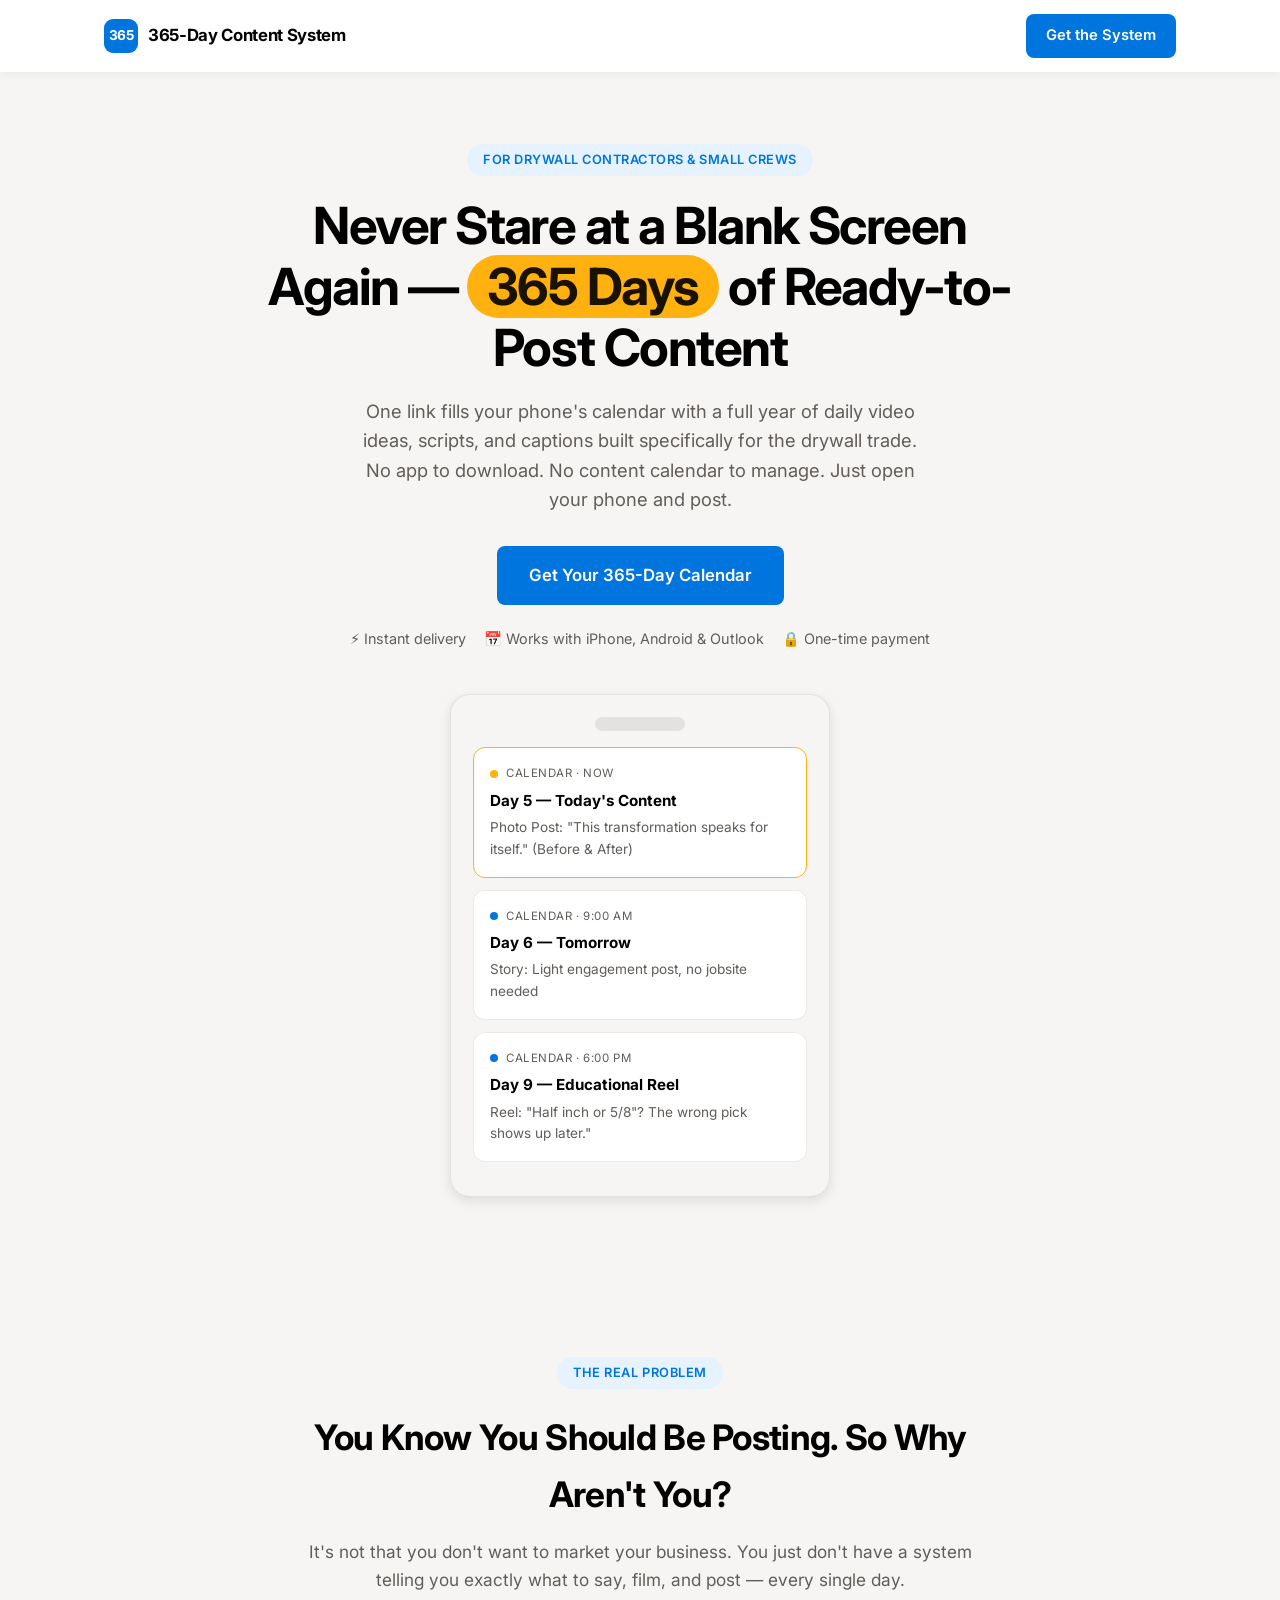
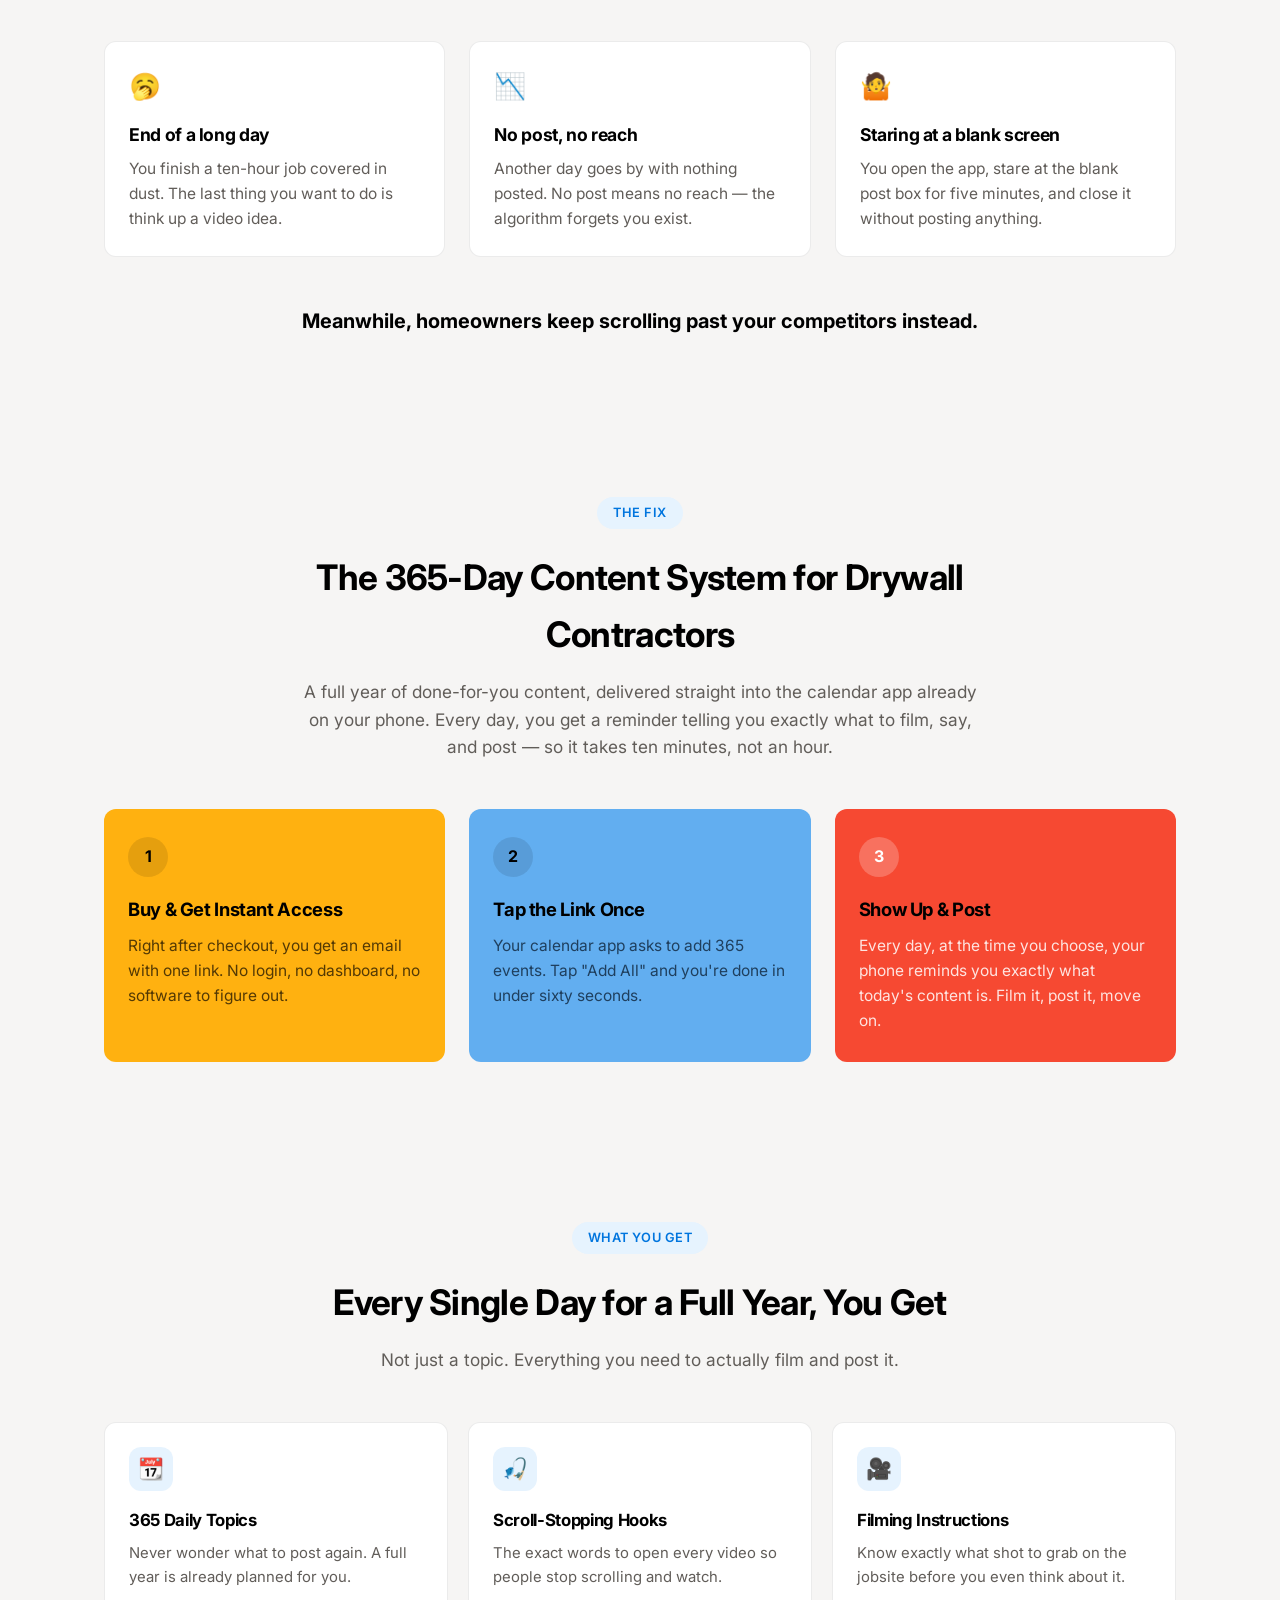
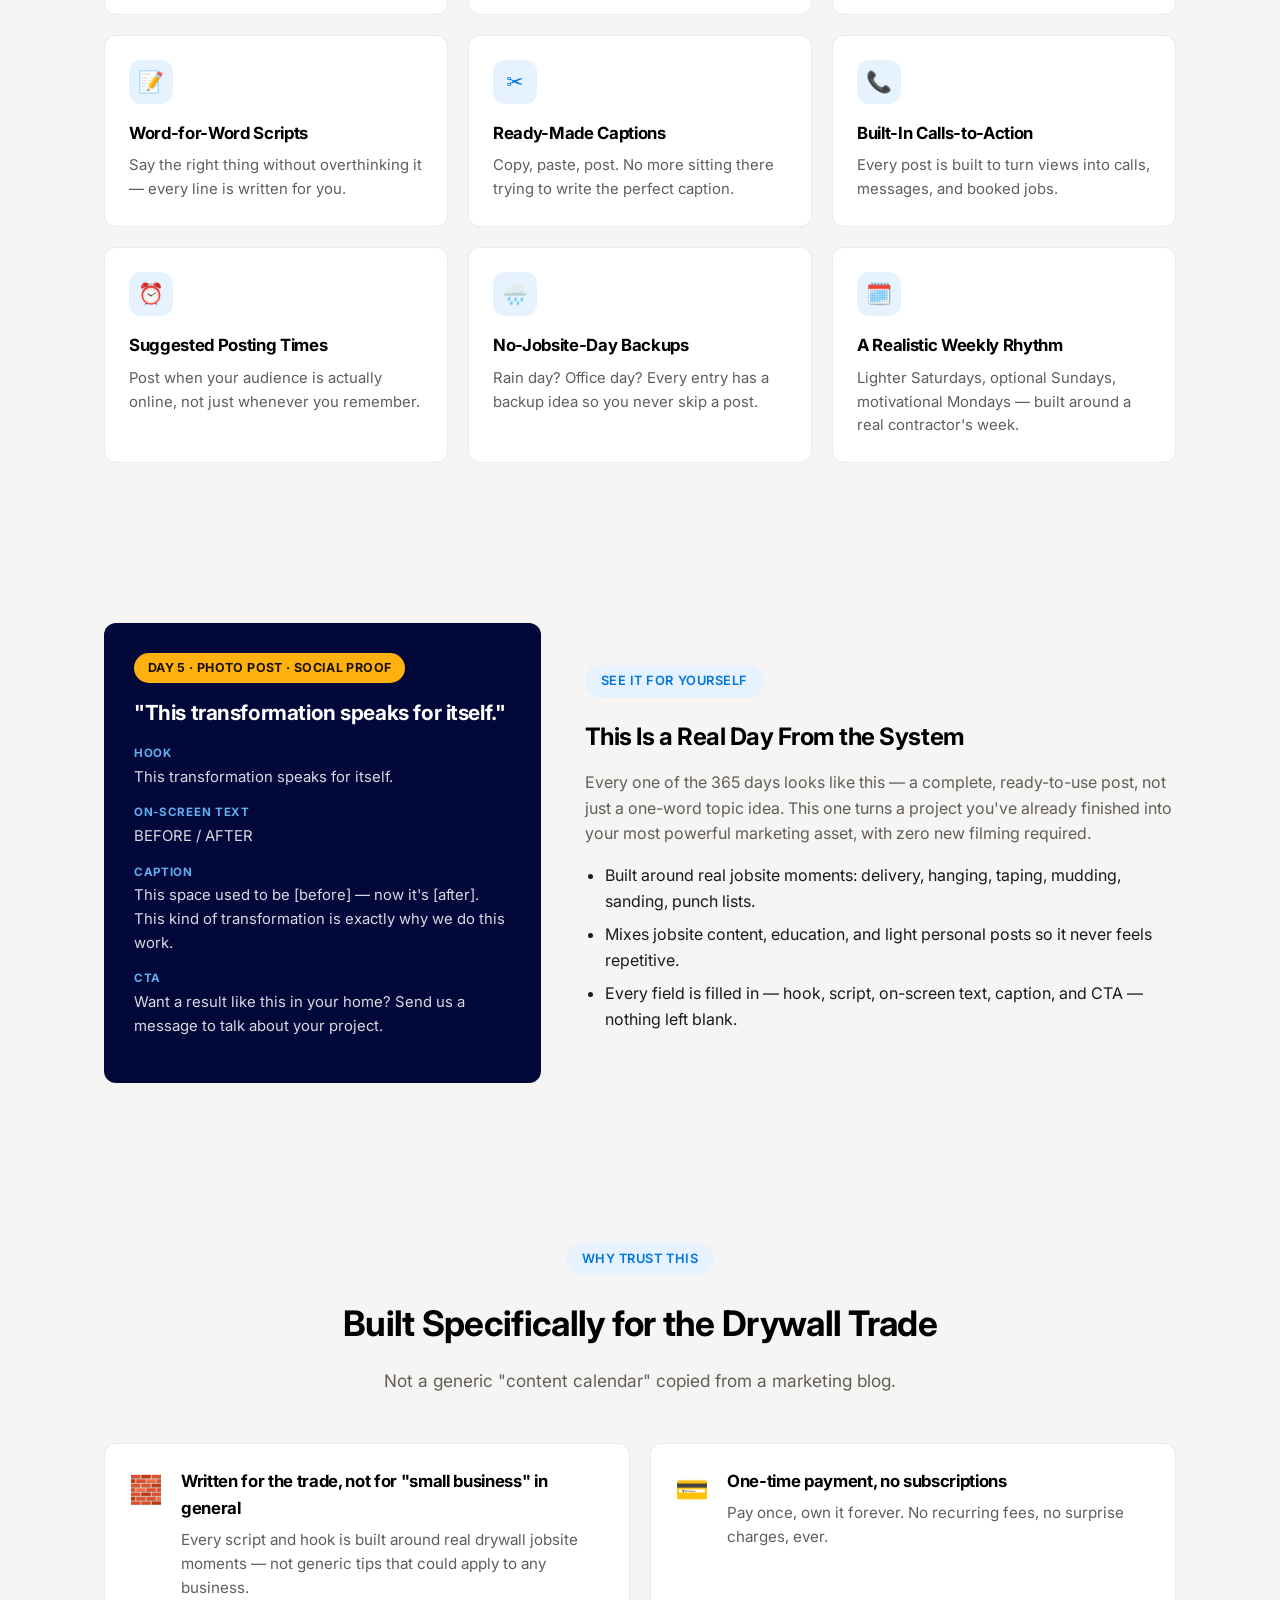
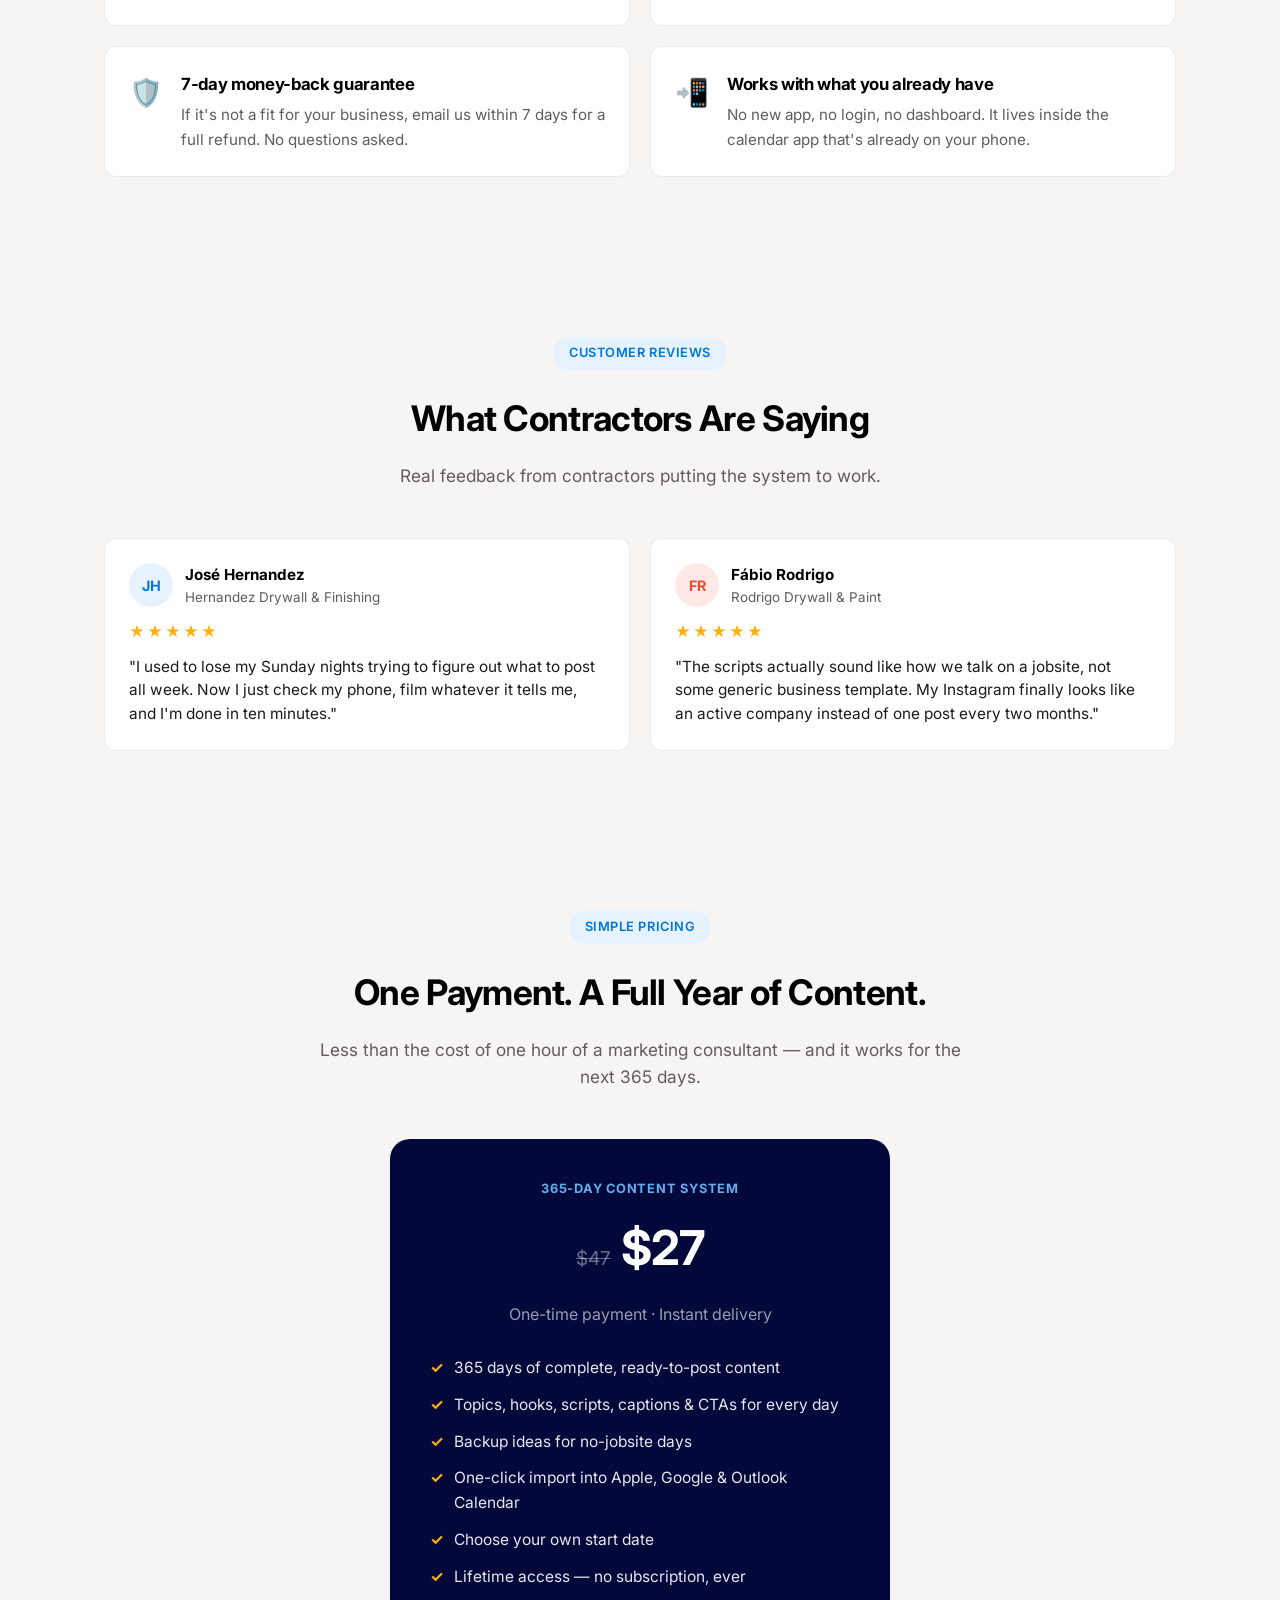
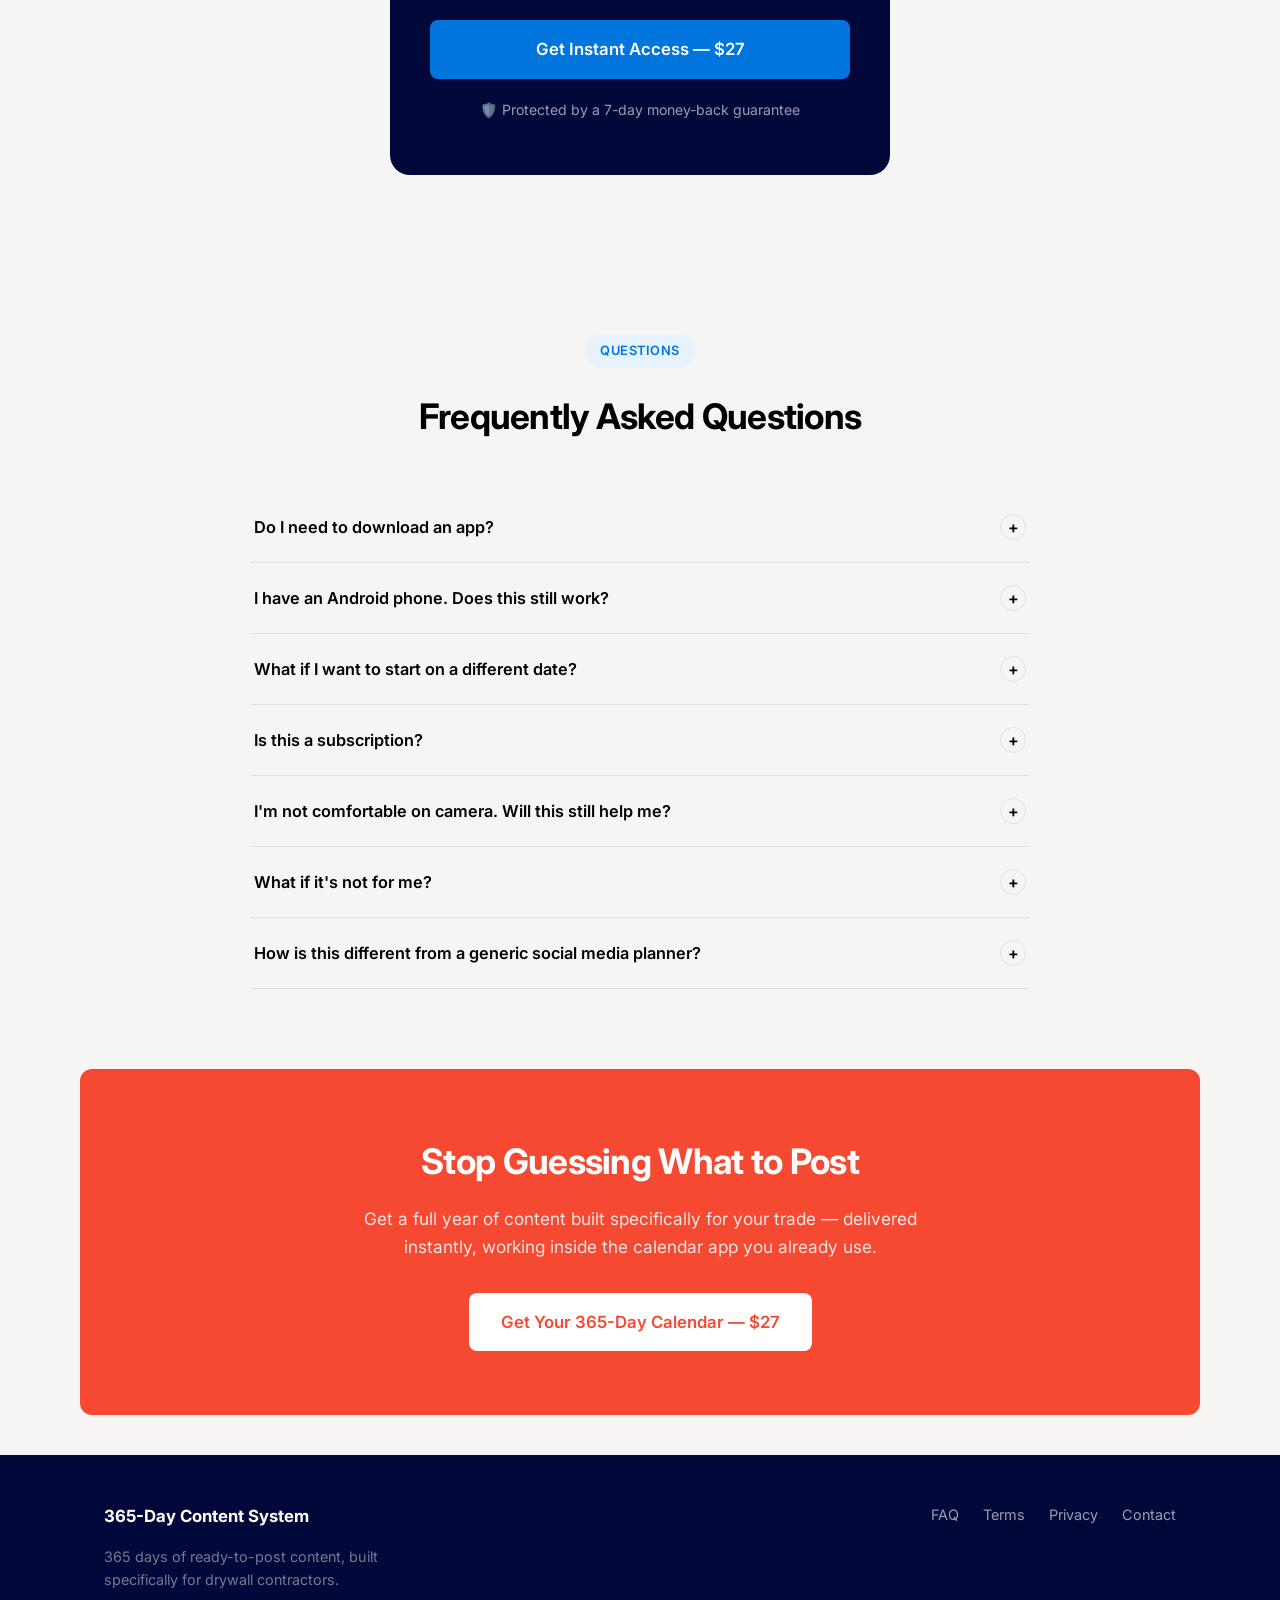
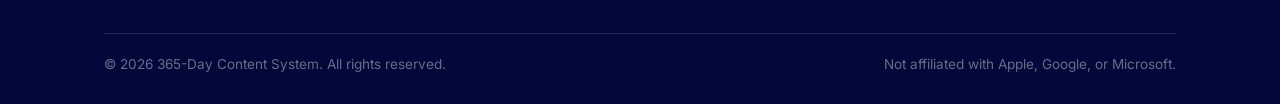
==== index.html @ b7fdd3a7 "Add files via upload" ====
<!DOCTYPE html>
<html lang="en">
<head>
<meta charset="UTF-8">
<meta name="viewport" content="width=device-width, initial-scale=1, viewport-fit=cover">
<title>365-Day Content System for Drywall Contractors</title>
<meta name="description" content="A full year of done-for-you social media content for drywall contractors — daily topics, scripts, captions and CTAs delivered straight to your phone's calendar. No app to download. One-time payment.">
<meta name="keywords" content="drywall marketing, drywall social media content, content calendar for contractors, drywall contractor marketing ideas, social media for drywall business">
<meta name="author" content="365-Day Content System">
<meta name="robots" content="index, follow, max-snippet:-1, max-image-preview:large">
<link rel="canonical" href="https://www.drywall365.com/">

<!-- Open Graph / Facebook -->
<meta property="og:type" content="website">
<meta property="og:url" content="https://www.drywall365.com/">
<meta property="og:site_name" content="365-Day Content System">
<meta property="og:title" content="365-Day Content System for Drywall Contractors">
<meta property="og:description" content="A full year of done-for-you social media content for drywall contractors — daily topics, scripts, captions and CTAs delivered straight to your phone's calendar.">
<meta property="og:image" content="https://www.drywall365.com/images/og-image.png">
<meta property="og:image:width" content="1200">
<meta property="og:image:height" content="630">
<meta property="og:locale" content="en_US">

<!-- Twitter -->
<meta name="twitter:card" content="summary_large_image">
<meta name="twitter:title" content="365-Day Content System for Drywall Contractors">
<meta name="twitter:description" content="A full year of done-for-you social media content for drywall contractors — daily topics, scripts, captions and CTAs delivered straight to your phone's calendar.">
<meta name="twitter:image" content="https://www.drywall365.com/images/og-image.png">

<!-- Icons -->
<link rel="icon" type="image/png" sizes="32x32" href="/images/favicon-32x32.png">
<link rel="icon" type="image/png" sizes="16x16" href="/images/favicon-16x16.png">
<link rel="apple-touch-icon" sizes="180x180" href="/images/apple-touch-icon.png">
<link rel="manifest" href="/site.webmanifest">
<meta name="theme-color" content="#0f172a">

<!-- Fonts -->
<link rel="preconnect" href="https://fonts.googleapis.com">
<link rel="preconnect" href="https://fonts.gstatic.com" crossorigin>
<link href="https://fonts.googleapis.com/css2?family=Inter:wght@400;500;600;700;800;900&display=swap" rel="stylesheet">

<link rel="stylesheet" href="/css/styles.css">

<!-- Structured data: Organization -->
<script type="application/ld+json">
{
  "@context": "https://schema.org",
  "@type": "Organization",
  "name": "365-Day Content System",
  "url": "https://www.drywall365.com/",
  "logo": "https://www.drywall365.com/images/apple-touch-icon.png",
  "sameAs": []
}
</script>

<!-- Structured data: Product / Offer -->
<script type="application/ld+json">
{
  "@context": "https://schema.org",
  "@type": "Product",
  "name": "365-Day Content System for Drywall Contractors",
  "description": "A full year of done-for-you social media content for drywall contractors, delivered as a calendar file: daily topics, hooks, filming instructions, scripts, captions, CTAs and suggested posting times.",
  "brand": {
    "@type": "Brand",
    "name": "365-Day Content System"
  },
  "image": "https://www.drywall365.com/images/og-image.png",
  "offers": {
    "@type": "Offer",
    "url": "https://www.drywall365.com/#pricing",
    "priceCurrency": "USD",
    "price": "27.00",
    "availability": "https://schema.org/InStock",
    "priceValidUntil": "2027-12-31"
  }
}
</script>

<!-- Structured data: FAQPage -->
<script type="application/ld+json">
{
  "@context": "https://schema.org",
  "@type": "FAQPage",
  "mainEntity": [
    {
      "@type": "Question",
      "name": "Do I need to download an app?",
      "acceptedAnswer": {
        "@type": "Answer",
        "text": "No. Everything works inside the calendar app you already have — Apple Calendar, Google Calendar, or Outlook. There is no new app to download, no login, and no software to learn."
      }
    },
    {
      "@type": "Question",
      "name": "I have an Android phone. Does this still work?",
      "acceptedAnswer": {
        "@type": "Answer",
        "text": "Yes. The calendar file works with Google Calendar on Android and desktop, plus Apple Calendar and Outlook on iPhone, Mac, and PC."
      }
    },
    {
      "@type": "Question",
      "name": "Is this a subscription?",
      "acceptedAnswer": {
        "@type": "Answer",
        "text": "No. It's a single one-time payment. You own your copy of the calendar forever, with no recurring charges."
      }
    },
    {
      "@type": "Question",
      "name": "I'm not comfortable on camera. Will this still help me?",
      "acceptedAnswer": {
        "@type": "Answer",
        "text": "Yes. Many of the daily posts are written for voiceover, on-screen text, or simple before-and-after photos, so you don't need to be on camera to use most of the content."
      }
    },
    {
      "@type": "Question",
      "name": "What if it's not a fit for me?",
      "acceptedAnswer": {
        "@type": "Answer",
        "text": "You're covered by a 7-day money-back guarantee. Send an email and you'll get a full refund, no questions asked."
      }
    },
    {
      "@type": "Question",
      "name": "How is this different from a generic social media planner?",
      "acceptedAnswer": {
        "@type": "Answer",
        "text": "A generic planner gives you a blank template and tells you to be consistent. This gives you the actual topic, hook, script, caption, and call-to-action for all 365 days, built specifically around a drywall contractor's real week."
      }
    }
  ]
}
</script>
</head>
<body>

<header class="site-header">
  <div class="container">
    <a href="#top" class="logo">
      <span class="logo-mark">365</span>
      365-Day Content System
    </a>
    <a href="#pricing" class="btn btn-primary header-cta">Get the System</a>
  </div>
</header>

<main id="top">

  <!-- HERO -->
  <section class="hero">
    <div class="container">
      <div class="hero-copy">
        <span class="eyebrow">For Drywall Contractors &amp; Small Crews</span>
        <h1>Never Stare at a Blank Screen Again — <span class="pill-highlight">365 Days</span> of Ready-to-Post Content</h1>
        <p class="hero-sub">One link fills your phone's calendar with a full year of daily video ideas, scripts, and captions built specifically for the drywall trade. No app to download. No content calendar to manage. Just open your phone and post.</p>
        <div class="hero-cta-row">
          <a href="#pricing" class="btn btn-primary btn-lg">Get Your 365-Day Calendar</a>
        </div>
        <div class="trust-line">
          <span>⚡ Instant delivery</span>
          <span>📅 Works with iPhone, Android &amp; Outlook</span>
          <span>🔒 One-time payment</span>
        </div>
      </div>
      <div class="hero-visual">
        <div class="phone-mock">
          <div class="phone-notch"></div>
          <div class="notif-card highlight">
            <div class="notif-app"><span class="notif-dot"></span>CALENDAR · NOW</div>
            <div class="notif-title">Day 5 — Today's Content</div>
            <div class="notif-body">Photo Post: "This transformation speaks for itself." (Before &amp; After)</div>
          </div>
          <div class="notif-card">
            <div class="notif-app"><span class="notif-dot"></span>CALENDAR · 9:00 AM</div>
            <div class="notif-title">Day 6 — Tomorrow</div>
            <div class="notif-body">Story: Light engagement post, no jobsite needed</div>
          </div>
          <div class="notif-card">
            <div class="notif-app"><span class="notif-dot"></span>CALENDAR · 6:00 PM</div>
            <div class="notif-title">Day 9 — Educational Reel</div>
            <div class="notif-body">Reel: "Half inch or 5/8"? The wrong pick shows up later."</div>
          </div>
        </div>
      </div>
    </div>
  </section>

  <!-- PROBLEM -->
  <section id="problem">
    <div class="container">
      <div class="section-head">
        <span class="eyebrow">The Real Problem</span>
        <h2>You Know You Should Be Posting. So Why Aren't You?</h2>
        <p>It's not that you don't want to market your business. You just don't have a system telling you exactly what to say, film, and post — every single day.</p>
      </div>
      <div class="problem-grid">
        <div class="problem-card">
          <div class="icon">🥱</div>
          <h3>End of a long day</h3>
          <p>You finish a ten-hour job covered in dust. The last thing you want to do is think up a video idea.</p>
        </div>
        <div class="problem-card">
          <div class="icon">📉</div>
          <h3>No post, no reach</h3>
          <p>Another day goes by with nothing posted. No post means no reach — the algorithm forgets you exist.</p>
        </div>
        <div class="problem-card">
          <div class="icon">🤷</div>
          <h3>Staring at a blank screen</h3>
          <p>You open the app, stare at the blank post box for five minutes, and close it without posting anything.</p>
        </div>
      </div>
      <p class="pivot-line">Meanwhile, homeowners keep scrolling past your competitors instead.</p>
    </div>
  </section>

  <!-- SOLUTION / HOW IT WORKS -->
  <section id="how-it-works" class="section-alt">
    <div class="container">
      <div class="section-head">
        <span class="eyebrow">The Fix</span>
        <h2>The 365-Day Content System for Drywall Contractors</h2>
        <p>A full year of done-for-you content, delivered straight into the calendar app already on your phone. Every day, you get a reminder telling you exactly what to film, say, and post — so it takes ten minutes, not an hour.</p>
      </div>
      <div class="steps">
        <div class="step step-a">
          <div class="step-number">1</div>
          <h3>Buy &amp; Get Instant Access</h3>
          <p>Right after checkout, you get an email with one link. No login, no dashboard, no software to figure out.</p>
        </div>
        <div class="step step-b">
          <div class="step-number">2</div>
          <h3>Tap the Link Once</h3>
          <p>Your calendar app asks to add 365 events. Tap "Add All" and you're done in under sixty seconds.</p>
        </div>
        <div class="step step-c">
          <div class="step-number">3</div>
          <h3>Show Up &amp; Post</h3>
          <p>Every day, at the time you choose, your phone reminds you exactly what today's content is. Film it, post it, move on.</p>
        </div>
      </div>
    </div>
  </section>

  <!-- WHAT'S INCLUDED -->
  <section id="whats-inside">
    <div class="container">
      <div class="section-head">
        <span class="eyebrow">What You Get</span>
        <h2>Every Single Day for a Full Year, You Get</h2>
        <p>Not just a topic. Everything you need to actually film and post it.</p>
      </div>
      <div class="features-grid">
        <div class="feature-card">
          <div class="feature-icon">📆</div>
          <h3>365 Daily Topics</h3>
          <p>Never wonder what to post again. A full year is already planned for you.</p>
        </div>
        <div class="feature-card">
          <div class="feature-icon">🎣</div>
          <h3>Scroll-Stopping Hooks</h3>
          <p>The exact words to open every video so people stop scrolling and watch.</p>
        </div>
        <div class="feature-card">
          <div class="feature-icon">🎥</div>
          <h3>Filming Instructions</h3>
          <p>Know exactly what shot to grab on the jobsite before you even think about it.</p>
        </div>
        <div class="feature-card">
          <div class="feature-icon">📝</div>
          <h3>Word-for-Word Scripts</h3>
          <p>Say the right thing without overthinking it — every line is written for you.</p>
        </div>
        <div class="feature-card">
          <div class="feature-icon">✂️</div>
          <h3>Ready-Made Captions</h3>
          <p>Copy, paste, post. No more sitting there trying to write the perfect caption.</p>
        </div>
        <div class="feature-card">
          <div class="feature-icon">📞</div>
          <h3>Built-In Calls-to-Action</h3>
          <p>Every post is built to turn views into calls, messages, and booked jobs.</p>
        </div>
        <div class="feature-card">
          <div class="feature-icon">⏰</div>
          <h3>Suggested Posting Times</h3>
          <p>Post when your audience is actually online, not just whenever you remember.</p>
        </div>
        <div class="feature-card">
          <div class="feature-icon">🌧️</div>
          <h3>No-Jobsite-Day Backups</h3>
          <p>Rain day? Office day? Every entry has a backup idea so you never skip a post.</p>
        </div>
        <div class="feature-card">
          <div class="feature-icon">🗓️</div>
          <h3>A Realistic Weekly Rhythm</h3>
          <p>Lighter Saturdays, optional Sundays, motivational Mondays — built around a real contractor's week.</p>
        </div>
      </div>
    </div>
  </section>

  <!-- EXAMPLE DAY PREVIEW -->
  <section id="example" class="section-alt">
    <div class="container">
      <div class="example-wrap">
        <div class="example-card">
          <span class="example-tag">DAY 5 · PHOTO POST · SOCIAL PROOF</span>
          <h4>"This transformation speaks for itself."</h4>
          <div class="example-field">
            <div class="label">Hook</div>
            <div class="value">This transformation speaks for itself.</div>
          </div>
          <div class="example-field">
            <div class="label">On-Screen Text</div>
            <div class="value">BEFORE / AFTER</div>
          </div>
          <div class="example-field">
            <div class="label">Caption</div>
            <div class="value">This space used to be [before] — now it's [after]. This kind of transformation is exactly why we do this work.</div>
          </div>
          <div class="example-field">
            <div class="label">CTA</div>
            <div class="value">Want a result like this in your home? Send us a message to talk about your project.</div>
          </div>
        </div>
        <div class="example-copy">
          <span class="eyebrow">See It For Yourself</span>
          <h3>This Is a Real Day From the System</h3>
          <p>Every one of the 365 days looks like this — a complete, ready-to-use post, not just a one-word topic idea. This one turns a project you've already finished into your most powerful marketing asset, with zero new filming required.</p>
          <ul>
            <li>Built around real jobsite moments: delivery, hanging, taping, mudding, sanding, punch lists.</li>
            <li>Mixes jobsite content, education, and light personal posts so it never feels repetitive.</li>
            <li>Every field is filled in — hook, script, on-screen text, caption, and CTA — nothing left blank.</li>
          </ul>
        </div>
      </div>
    </div>
  </section>

  <!-- TRUST / GUARANTEE -->
  <section id="trust">
    <div class="container">
      <div class="section-head">
        <span class="eyebrow">Why Trust This</span>
        <h2>Built Specifically for the Drywall Trade</h2>
        <p>Not a generic "content calendar" copied from a marketing blog.</p>
      </div>
      <div class="trust-grid">
        <div class="trust-card">
          <div class="icon">🧱</div>
          <div>
            <h3>Written for the trade, not for "small business" in general</h3>
            <p>Every script and hook is built around real drywall jobsite moments — not generic tips that could apply to any business.</p>
          </div>
        </div>
        <div class="trust-card">
          <div class="icon">💳</div>
          <div>
            <h3>One-time payment, no subscriptions</h3>
            <p>Pay once, own it forever. No recurring fees, no surprise charges, ever.</p>
          </div>
        </div>
        <div class="trust-card">
          <div class="icon">🛡️</div>
          <div>
            <h3>7-day money-back guarantee</h3>
            <p>If it's not a fit for your business, email us within 7 days for a full refund. No questions asked.</p>
          </div>
        </div>
        <div class="trust-card">
          <div class="icon">📲</div>
          <div>
            <h3>Works with what you already have</h3>
            <p>No new app, no login, no dashboard. It lives inside the calendar app that's already on your phone.</p>
          </div>
        </div>
      </div>

    </div>
  </section>

  <!--
    SOCIAL PROOF — DEMO CONTENT, NOT REAL.
    "José Hernandez" and "Fábio Rodrigo" are fictional placeholders requested
    for a visual preview only. Before this page goes live to real visitors,
    replace both the names and quotes below with genuine reviews from actual
    customers. Publishing invented testimonials as if they were real people
    is misleading to buyers and against Google/ad-platform policies — swap
    this out before launch.
  -->
  <section id="reviews" class="section-alt">
    <div class="container">
      <div class="section-head">
        <span class="eyebrow">Customer Reviews</span>
        <h2>What Contractors Are Saying</h2>
        <p>Real feedback from contractors putting the system to work.</p>
      </div>
      <div class="testimonial-grid">
        <div class="testimonial-card">
          <div class="testimonial-head">
            <div class="avatar avatar-a">JH</div>
            <div>
              <div class="name">José Hernandez</div>
              <div class="role">Hernandez Drywall &amp; Finishing</div>
            </div>
          </div>
          <div class="stars">★★★★★</div>
          <p class="quote">"I used to lose my Sunday nights trying to figure out what to post all week. Now I just check my phone, film whatever it tells me, and I'm done in ten minutes."</p>
        </div>
        <div class="testimonial-card">
          <div class="testimonial-head">
            <div class="avatar avatar-b">FR</div>
            <div>
              <div class="name">Fábio Rodrigo</div>
              <div class="role">Rodrigo Drywall &amp; Paint</div>
            </div>
          </div>
          <div class="stars">★★★★★</div>
          <p class="quote">"The scripts actually sound like how we talk on a jobsite, not some generic business template. My Instagram finally looks like an active company instead of one post every two months."</p>
        </div>
      </div>
    </div>
  </section>

  <!-- PRICING -->
  <section id="pricing" class="section-alt">
    <div class="container">
      <div class="section-head">
        <span class="eyebrow">Simple Pricing</span>
        <h2>One Payment. A Full Year of Content.</h2>
        <p>Less than the cost of one hour of a marketing consultant — and it works for the next 365 days.</p>
      </div>
      <div class="pricing-card">
        <div class="pricing-label">365-Day Content System</div>
        <div class="price-row">
          <span class="price-was">$47</span>
          <span class="price-amount">$27</span>
        </div>
        <p class="price-note">One-time payment · Instant delivery</p>
        <ul class="pricing-list">
          <li><span class="check">✓</span> 365 days of complete, ready-to-post content</li>
          <li><span class="check">✓</span> Topics, hooks, scripts, captions &amp; CTAs for every day</li>
          <li><span class="check">✓</span> Backup ideas for no-jobsite days</li>
          <li><span class="check">✓</span> One-click import into Apple, Google &amp; Outlook Calendar</li>
          <li><span class="check">✓</span> Choose your own start date</li>
          <li><span class="check">✓</span> Lifetime access — no subscription, ever</li>
        </ul>
        <a href="#" id="checkout-link" class="btn btn-primary btn-lg btn-block" data-checkout-url="REPLACE_WITH_LEMON_SQUEEZY_CHECKOUT_URL">Get Instant Access — $27</a>
        <p class="guarantee-note">🛡️ Protected by a 7-day money-back guarantee</p>
      </div>
    </div>
  </section>

  <!-- FAQ -->
  <section id="faq">
    <div class="container">
      <div class="section-head">
        <span class="eyebrow">Questions</span>
        <h2>Frequently Asked Questions</h2>
      </div>
      <div class="faq-list">

        <div class="faq-item">
          <button class="faq-question" aria-expanded="false">
            Do I need to download an app?
            <span class="plus">+</span>
          </button>
          <div class="faq-answer">
            <p>No. Everything works inside the calendar app you already have — Apple Calendar, Google Calendar, or Outlook. There is no new app to download, no login, and no software to learn.</p>
          </div>
        </div>

        <div class="faq-item">
          <button class="faq-question" aria-expanded="false">
            I have an Android phone. Does this still work?
            <span class="plus">+</span>
          </button>
          <div class="faq-answer">
            <p>Yes. The calendar file works with Google Calendar on Android and desktop, plus Apple Calendar and Outlook on iPhone, Mac, and PC.</p>
          </div>
        </div>

        <div class="faq-item">
          <button class="faq-question" aria-expanded="false">
            What if I want to start on a different date?
            <span class="plus">+</span>
          </button>
          <div class="faq-answer">
            <p>You choose your own start date, and every reminder time is fully adjustable inside your calendar app once it's imported.</p>
          </div>
        </div>

        <div class="faq-item">
          <button class="faq-question" aria-expanded="false">
            Is this a subscription?
            <span class="plus">+</span>
          </button>
          <div class="faq-answer">
            <p>No. It's a single one-time payment. You own your copy of the calendar forever — no recurring charges.</p>
          </div>
        </div>

        <div class="faq-item">
          <button class="faq-question" aria-expanded="false">
            I'm not comfortable on camera. Will this still help me?
            <span class="plus">+</span>
          </button>
          <div class="faq-answer">
            <p>Yes. Many of the daily posts are written for voiceover, on-screen text, or simple before-and-after photos, so you don't need to be on camera to use most of the content.</p>
          </div>
        </div>

        <div class="faq-item">
          <button class="faq-question" aria-expanded="false">
            What if it's not for me?
            <span class="plus">+</span>
          </button>
          <div class="faq-answer">
            <p>You're covered by a 7-day money-back guarantee. Send an email and we'll refund you — no hassle.</p>
          </div>
        </div>

        <div class="faq-item">
          <button class="faq-question" aria-expanded="false">
            How is this different from a generic social media planner?
            <span class="plus">+</span>
          </button>
          <div class="faq-answer">
            <p>A generic planner gives you a blank template and tells you to "be consistent." This gives you the actual topic, hook, script, caption, and call-to-action for all 365 days — built specifically around a drywall contractor's real week.</p>
          </div>
        </div>

      </div>
    </div>
  </section>

  <!-- FINAL CTA -->
  <section class="final-cta">
    <div class="container">
      <h2>Stop Guessing What to Post</h2>
      <p>Get a full year of content built specifically for your trade — delivered instantly, working inside the calendar app you already use.</p>
      <a href="#pricing" class="btn btn-primary btn-lg">Get Your 365-Day Calendar — $27</a>
    </div>
  </section>

</main>

<footer class="site-footer">
  <div class="container">
    <div class="footer-top">
      <div>
        <div class="footer-brand">365-Day Content System</div>
        <p class="footer-tagline">365 days of ready-to-post content, built specifically for drywall contractors.</p>
      </div>
      <nav class="footer-links" aria-label="Footer">
        <a href="/#faq">FAQ</a>
        <a href="/terms.html">Terms</a>
        <a href="/privacy.html">Privacy</a>
        <a href="mailto:floresfilm.ca@gmail.com">Contact</a>
      </nav>
    </div>
    <div class="footer-bottom">
      <span>&copy; <span id="year"></span> 365-Day Content System. All rights reserved.</span>
      <span>Not affiliated with Apple, Google, or Microsoft.</span>
    </div>
  </div>
</footer>

<script src="/js/main.js"></script>
</body>
</html>
---- css/styles.css ----
/* =========================================================
   Drywall365 — Landing Page Stylesheet
   Visual system adapted from a warm-paper / single-accent design
   reference: off-white canvas, hairline-border cards (no shadows),
   one chromatic action color, and a rotating cast of flat accent
   hues for feature panels. Typography: Inter, tight tracking on
   display sizes.
   ========================================================= */

:root {
  /* ---- Core surfaces & text (kept names for cross-page reuse) ---- */
  --color-canvas: #f6f5f4;        /* page background — warm paper */
  --color-white: #ffffff;         /* card surfaces */
  --color-offwhite: #f6f5f4;      /* alias, same as canvas */
  --color-text: #000000;          /* headings — solid ink black */
  --color-navy: #02093a;          /* "midnight ink" — dark card / footer surface */
  --color-navy-light: #0c1550;    /* lighter dark variant */
  --color-gray-100: #efeeec;      /* light neutral fill (icon/avatar bg) */
  --color-gray-300: rgba(0, 0, 0, 0.08); /* hairline border */
  --color-gray-500: #615d59;      /* graphite — warm secondary text */
  --color-gray-700: #1a1a1a;      /* near-black body text */

  /* ---- Single chromatic action color ---- */
  --color-orange: #0075de;        /* primary action (kept var name for minimal churn) */
  --color-orange-dark: #005bb5;
  --color-primary-tint: #e6f3fe;  /* ghost button / soft wash */

  /* ---- Rotating accent cast (card backgrounds only) ---- */
  --color-marigold: #ffb110;
  --color-coral: #f64932;
  --color-sky: #62aef0;
  --color-signal-blue: #097fe8;

  --font-body: 'Inter', ui-sans-serif, system-ui, -apple-system, BlinkMacSystemFont, "Segoe UI", sans-serif;
  --max-width: 1120px;
  --radius: 12px;
  --radius-btn: 8px;

  /* Elevation is reserved for the sticky nav and the product mockup only —
     everything else uses a 1px hairline border instead of a shadow. */
  --elevation-nav: 0px 0.7px 1.462px rgba(0, 0, 0, 0.02), 0px 3px 9px rgba(0, 0, 0, 0.04);
  --elevation-mockup: 0px 4px 12px rgba(0, 0, 0, 0.1);
}

* {
  box-sizing: border-box;
}

html {
  scroll-behavior: smooth;
}

body {
  margin: 0;
  font-family: var(--font-body);
  color: var(--color-gray-700);
  background: var(--color-canvas);
  line-height: 1.6;
  -webkit-font-smoothing: antialiased;
}

img, svg {
  max-width: 100%;
  display: block;
}

a {
  color: inherit;
}

.container {
  max-width: var(--max-width);
  margin: 0 auto;
  padding: 0 24px;
}

.visually-hidden {
  position: absolute;
  width: 1px;
  height: 1px;
  overflow: hidden;
  clip: rect(0 0 0 0);
  white-space: nowrap;
}

h1, h2, h3, h4 {
  color: var(--color-text);
  font-weight: 700;
  letter-spacing: -0.02em;
}

/* ---------- Buttons ---------- */
.btn {
  display: inline-flex;
  align-items: center;
  justify-content: center;
  gap: 8px;
  padding: 14px 28px;
  border-radius: var(--radius-btn);
  font-weight: 600;
  font-size: 1rem;
  text-decoration: none;
  border: none;
  cursor: pointer;
  white-space: nowrap;
  transition: background 0.2s ease, opacity 0.2s ease;
}

.btn-primary {
  background: var(--color-orange);
  color: var(--color-white);
}

.btn-primary:hover {
  background: var(--color-orange-dark);
}

.btn-block {
  width: 100%;
}

.btn-lg {
  padding: 16px 32px;
  font-size: 1.05rem;
}

/* ---------- Header ---------- */
.site-header {
  position: sticky;
  top: 0;
  z-index: 50;
  background: var(--color-white);
  box-shadow: var(--elevation-nav);
  padding: 14px 0;
}

.site-header .container {
  display: flex;
  align-items: center;
  justify-content: space-between;
  gap: 16px;
}

.logo {
  display: flex;
  align-items: center;
  gap: 10px;
  color: var(--color-text);
  text-decoration: none;
  font-weight: 700;
  font-size: 1.05rem;
  letter-spacing: -0.02em;
  white-space: nowrap;
}

.logo .logo-mark {
  width: 34px;
  height: 34px;
  border-radius: 9px;
  background: var(--color-orange);
  display: flex;
  align-items: center;
  justify-content: center;
  color: var(--color-white);
  font-weight: 700;
  font-size: 0.85rem;
}

.header-cta {
  padding: 10px 20px;
  font-size: 0.92rem;
}

/* ---------- Hero ---------- */
.hero {
  padding: 72px 0 80px;
}

.hero .container {
  display: flex;
  flex-direction: column;
  align-items: center;
  text-align: center;
  gap: 44px;
}

.hero-copy {
  display: flex;
  flex-direction: column;
  align-items: center;
  max-width: 760px;
}

.eyebrow {
  display: inline-block;
  background: var(--color-primary-tint);
  color: var(--color-orange);
  padding: 6px 16px;
  border-radius: 9999px;
  font-size: 0.8rem;
  font-weight: 600;
  letter-spacing: 0.04em;
  text-transform: uppercase;
  margin-bottom: 20px;
}

h1 {
  font-size: clamp(2.1rem, 4.2vw, 3.2rem);
  line-height: 1.15;
  margin: 0 0 20px;
  letter-spacing: -0.03em;
}

.pill-highlight {
  display: inline-block;
  background: var(--color-marigold);
  color: #1a1200;
  padding: 2px 20px;
  border-radius: 9999px;
}

.hero-sub {
  font-size: 1.15rem;
  color: var(--color-gray-500);
  max-width: 560px;
  margin: 0 0 32px;
}

.hero-cta-row {
  display: flex;
  flex-wrap: wrap;
  justify-content: center;
  align-items: center;
  gap: 18px;
  margin-bottom: 22px;
}

.trust-line {
  display: flex;
  flex-wrap: wrap;
  justify-content: center;
  gap: 18px;
  font-size: 0.9rem;
  color: var(--color-gray-500);
}

.trust-line span {
  display: flex;
  align-items: center;
  gap: 6px;
}

.hero-visual {
  width: 100%;
  display: flex;
  justify-content: center;
}

.phone-mock {
  background: var(--color-canvas);
  border: 1px solid var(--color-gray-300);
  border-radius: 20px;
  padding: 22px;
  box-shadow: var(--elevation-mockup);
  max-width: 380px;
  width: 100%;
  text-align: left;
}

.phone-notch {
  width: 90px;
  height: 14px;
  background: var(--color-gray-300);
  border-radius: 12px;
  margin: 0 auto 16px;
}

.notif-card {
  background: var(--color-white);
  border: 1px solid var(--color-gray-300);
  border-radius: var(--radius);
  padding: 16px;
  margin-bottom: 12px;
}

.notif-card .notif-app {
  display: flex;
  align-items: center;
  gap: 8px;
  font-size: 0.72rem;
  color: var(--color-gray-500);
  text-transform: uppercase;
  letter-spacing: 0.05em;
  margin-bottom: 6px;
}

.notif-dot {
  width: 8px;
  height: 8px;
  border-radius: 50%;
  background: var(--color-orange);
}

.notif-card .notif-title {
  font-weight: 700;
  color: var(--color-text);
  font-size: 0.95rem;
  margin-bottom: 4px;
}

.notif-card .notif-body {
  font-size: 0.85rem;
  color: var(--color-gray-500);
}

.notif-card.highlight {
  border-color: var(--color-marigold);
  border-width: 1.5px;
  position: relative;
}

.notif-card.highlight .notif-dot {
  background: var(--color-marigold);
}

/* ---------- Section basics ---------- */
section {
  padding: 80px 0;
}

.section-alt {
  background: transparent;
}

.section-head {
  max-width: 680px;
  margin: 0 auto 48px;
  text-align: center;
}

.section-head .eyebrow {
  background: var(--color-primary-tint);
  color: var(--color-orange);
}

h2 {
  font-size: clamp(1.7rem, 3vw, 2.2rem);
  margin: 0 0 16px;
  letter-spacing: -0.02em;
}

.section-head p {
  font-size: 1.08rem;
  color: var(--color-gray-500);
  margin: 0;
}

/* ---------- Problem section ---------- */
.problem-grid {
  display: grid;
  grid-template-columns: repeat(3, 1fr);
  gap: 24px;
  margin-top: 8px;
}

.problem-card {
  background: var(--color-white);
  border: 1px solid var(--color-gray-300);
  border-radius: var(--radius);
  padding: 24px;
}

.problem-card .icon {
  font-size: 1.6rem;
  margin-bottom: 14px;
}

.problem-card h3 {
  font-size: 1.1rem;
  margin: 0 0 8px;
}

.problem-card p {
  color: var(--color-gray-500);
  margin: 0;
  font-size: 0.97rem;
}

.pivot-line {
  text-align: center;
  font-size: 1.25rem;
  font-weight: 700;
  max-width: 700px;
  margin: 48px auto 0;
  color: var(--color-text);
}

/* ---------- How it works — rotating accent panels ---------- */
.steps {
  display: grid;
  grid-template-columns: repeat(3, 1fr);
  gap: 24px;
}

.step {
  border-radius: var(--radius);
  padding: 28px 24px;
}

.step-number {
  width: 40px;
  height: 40px;
  border-radius: 50%;
  background: rgba(0, 0, 0, 0.1);
  color: var(--color-text);
  display: flex;
  align-items: center;
  justify-content: center;
  font-weight: 700;
  margin-bottom: 18px;
}

.step h3 {
  margin: 0 0 10px;
  font-size: 1.15rem;
}

.step p {
  margin: 0;
  font-size: 0.97rem;
}

.step-a {
  background: var(--color-marigold);
  color: #1a1200;
}

.step-a p {
  color: rgba(26, 18, 0, 0.75);
}

.step-b {
  background: var(--color-sky);
  color: #051526;
}

.step-b p {
  color: rgba(5, 21, 38, 0.72);
}

.step-c {
  background: var(--color-coral);
  color: var(--color-white);
}

.step-c p {
  color: rgba(255, 255, 255, 0.85);
}

.step-c .step-number {
  background: rgba(255, 255, 255, 0.22);
  color: var(--color-white);
}

/* ---------- Features grid ---------- */
.features-grid {
  display: grid;
  grid-template-columns: repeat(3, 1fr);
  gap: 20px;
}

.feature-card {
  background: var(--color-white);
  border-radius: var(--radius);
  padding: 24px;
  border: 1px solid var(--color-gray-300);
}

.feature-card .feature-icon {
  width: 44px;
  height: 44px;
  border-radius: 12px;
  background: var(--color-primary-tint);
  color: var(--color-orange);
  display: flex;
  align-items: center;
  justify-content: center;
  font-size: 1.3rem;
  margin-bottom: 16px;
}

.feature-card h3 {
  font-size: 1.05rem;
  margin: 0 0 8px;
}

.feature-card p {
  font-size: 0.93rem;
  color: var(--color-gray-500);
  margin: 0;
}

/* ---------- Example day preview — dark feature card ---------- */
.example-wrap {
  display: grid;
  grid-template-columns: 0.85fr 1.15fr;
  gap: 44px;
  align-items: center;
}

.example-card {
  background: var(--color-navy);
  color: var(--color-white);
  border-radius: var(--radius);
  padding: 30px;
}

.example-card .example-tag {
  display: inline-block;
  background: var(--color-marigold);
  color: #1a1200;
  font-weight: 700;
  font-size: 0.78rem;
  padding: 5px 14px;
  border-radius: 9999px;
  margin-bottom: 16px;
  letter-spacing: 0.03em;
}

.example-card h4 {
  color: var(--color-white);
  margin: 0 0 18px;
  font-size: 1.3rem;
  line-height: 1.3;
}

.example-field {
  margin-bottom: 14px;
}

.example-field .label {
  font-size: 0.72rem;
  text-transform: uppercase;
  letter-spacing: 0.06em;
  color: var(--color-sky);
  font-weight: 700;
  margin-bottom: 3px;
}

.example-field .value {
  font-size: 0.93rem;
  color: rgba(255, 255, 255, 0.85);
}

.example-copy h3 {
  font-size: 1.5rem;
  margin: 0 0 14px;
}

.example-copy p {
  color: var(--color-gray-500);
  margin: 0 0 16px;
}

.example-copy ul {
  padding-left: 20px;
  color: var(--color-gray-700);
  margin: 0;
}

.example-copy li {
  margin-bottom: 8px;
}

/* ---------- Trust / guarantee section ---------- */
.trust-grid {
  display: grid;
  grid-template-columns: repeat(2, 1fr);
  gap: 20px;
}

.trust-card {
  background: var(--color-white);
  border: 1px solid var(--color-gray-300);
  border-radius: var(--radius);
  padding: 24px;
  display: flex;
  gap: 18px;
  align-items: flex-start;
}

.trust-card .icon {
  font-size: 1.7rem;
  flex-shrink: 0;
}

.trust-card h3 {
  margin: 0 0 6px;
  font-size: 1.05rem;
}

.trust-card p {
  margin: 0;
  color: var(--color-gray-500);
  font-size: 0.95rem;
}

/* ---------- Testimonials — clean review-card style ---------- */
.testimonial-grid {
  display: grid;
  grid-template-columns: repeat(2, 1fr);
  gap: 20px;
}

.testimonial-card {
  background: var(--color-white);
  border: 1px solid var(--color-gray-300);
  border-radius: var(--radius);
  padding: 24px;
}

.testimonial-head {
  display: flex;
  align-items: center;
  gap: 12px;
  margin-bottom: 12px;
}

.testimonial-card .avatar {
  width: 44px;
  height: 44px;
  border-radius: 50%;
  background: var(--color-gray-100);
  color: var(--color-gray-500);
  display: flex;
  align-items: center;
  justify-content: center;
  font-weight: 700;
  font-size: 0.9rem;
  flex-shrink: 0;
}

.testimonial-card .avatar-a {
  background: var(--color-primary-tint);
  color: var(--color-orange);
}

.testimonial-card .avatar-b {
  background: rgba(246, 73, 50, 0.12);
  color: var(--color-coral);
}

.testimonial-card .name {
  font-weight: 700;
  font-size: 0.95rem;
  color: var(--color-text);
}

.testimonial-card .role {
  font-size: 0.84rem;
  color: var(--color-gray-500);
}

.testimonial-card .stars {
  color: var(--color-marigold);
  letter-spacing: 2px;
  font-size: 0.95rem;
  margin-bottom: 10px;
}

.testimonial-card .quote {
  font-size: 0.96rem;
  color: var(--color-gray-700);
  font-style: normal;
  line-height: 1.55;
  margin: 0;
}

/* ---------- Pricing — dark feature card ---------- */
.pricing-card {
  max-width: 500px;
  margin: 0 auto;
  background: var(--color-navy);
  color: var(--color-white);
  border-radius: 20px;
  padding: 40px;
  text-align: center;
}

.pricing-card .pricing-label {
  color: var(--color-sky);
  font-weight: 700;
  text-transform: uppercase;
  font-size: 0.8rem;
  letter-spacing: 0.06em;
  margin-bottom: 10px;
}

.price-row {
  display: flex;
  align-items: baseline;
  justify-content: center;
  gap: 10px;
  margin-bottom: 6px;
}

.price-amount {
  font-size: 3rem;
  font-weight: 700;
  letter-spacing: -0.02em;
}

.price-was {
  text-decoration: line-through;
  color: rgba(255, 255, 255, 0.4);
  font-size: 1.2rem;
}

.pricing-card .price-note {
  color: rgba(255, 255, 255, 0.6);
  margin-bottom: 28px;
}

.pricing-list {
  list-style: none;
  padding: 0;
  margin: 0 0 30px;
  text-align: left;
}

.pricing-list li {
  display: flex;
  align-items: flex-start;
  gap: 10px;
  margin-bottom: 12px;
  font-size: 0.97rem;
  color: rgba(255, 255, 255, 0.9);
}

.pricing-list li .check {
  color: var(--color-marigold);
  font-weight: 700;
  flex-shrink: 0;
}

.guarantee-note {
  margin-top: 20px;
  font-size: 0.88rem;
  color: rgba(255, 255, 255, 0.6);
}

/* ---------- FAQ ---------- */
.faq-list {
  max-width: 780px;
  margin: 0 auto;
}

.faq-item {
  border-bottom: 1px solid var(--color-gray-300);
}

.faq-question {
  width: 100%;
  background: none;
  border: none;
  text-align: left;
  font-family: inherit;
  font-size: 1.02rem;
  font-weight: 600;
  padding: 22px 4px;
  cursor: pointer;
  display: flex;
  justify-content: space-between;
  align-items: center;
  gap: 16px;
  color: var(--color-text);
}

.faq-question .plus {
  flex-shrink: 0;
  width: 26px;
  height: 26px;
  border-radius: 50%;
  border: 1.5px solid var(--color-gray-300);
  display: flex;
  align-items: center;
  justify-content: center;
  font-size: 1rem;
  transition: transform 0.2s ease, background 0.2s ease;
}

.faq-item.open .faq-question .plus {
  transform: rotate(45deg);
  background: var(--color-orange);
  border-color: var(--color-orange);
  color: var(--color-white);
}

.faq-answer {
  max-height: 0;
  overflow: hidden;
  transition: max-height 0.25s ease;
}

.faq-answer p {
  margin: 0 0 20px;
  color: var(--color-gray-500);
  font-size: 0.97rem;
  padding-right: 40px;
}

/* ---------- Final CTA — accent panel ---------- */
.final-cta {
  background: var(--color-coral);
  color: var(--color-white);
  text-align: center;
  border-radius: var(--radius);
  max-width: var(--max-width);
  margin: 0 auto;
  padding: 64px 40px;
}

.final-cta h2 {
  color: var(--color-white);
}

.final-cta p {
  color: rgba(255, 255, 255, 0.85);
  max-width: 560px;
  margin: 0 auto 32px;
  font-size: 1.08rem;
}

.final-cta .btn-primary {
  background: var(--color-white);
  color: var(--color-coral);
}

.final-cta .btn-primary:hover {
  background: rgba(255, 255, 255, 0.9);
}

/* ---------- Footer ---------- */
.site-footer {
  background: var(--color-navy);
  color: rgba(255, 255, 255, 0.6);
  padding: 48px 0 28px;
  font-size: 0.9rem;
  margin-top: 40px;
}

.footer-top {
  display: flex;
  justify-content: space-between;
  align-items: flex-start;
  flex-wrap: wrap;
  gap: 24px;
  margin-bottom: 28px;
}

.footer-brand {
  color: var(--color-white);
  font-weight: 700;
  font-size: 1.05rem;
  margin-bottom: 8px;
}

.footer-tagline {
  max-width: 320px;
  color: rgba(255, 255, 255, 0.45);
}

.footer-links {
  display: flex;
  gap: 24px;
  flex-wrap: wrap;
}

.footer-links a {
  color: rgba(255, 255, 255, 0.6);
  text-decoration: none;
}

.footer-links a:hover {
  color: var(--color-white);
}

.footer-bottom {
  border-top: 1px solid rgba(255, 255, 255, 0.12);
  padding-top: 20px;
  display: flex;
  justify-content: space-between;
  flex-wrap: wrap;
  gap: 12px;
  color: rgba(255, 255, 255, 0.4);
  font-size: 0.85rem;
}

/* ---------- Responsive ---------- */
@media (max-width: 900px) {
  .problem-grid,
  .steps,
  .features-grid,
  .trust-grid,
  .testimonial-grid {
    grid-template-columns: 1fr;
  }

  .example-wrap {
    grid-template-columns: 1fr;
  }

  .example-copy {
    order: 2;
  }
}

@media (max-width: 600px) {
  section {
    padding: 56px 0;
  }

  .hero {
    padding: 48px 0 56px;
  }

  .pricing-card {
    padding: 28px 22px;
  }

  .final-cta {
    padding: 48px 24px;
    border-radius: 0;
  }

  .header-cta {
    padding: 8px 14px;
    font-size: 0.78rem;
  }

  .logo {
    font-size: 0.78rem;
    gap: 6px;
  }

  .logo .logo-mark {
    width: 26px;
    height: 26px;
    font-size: 0.65rem;
  }

  .site-header .container {
    gap: 6px;
  }
}
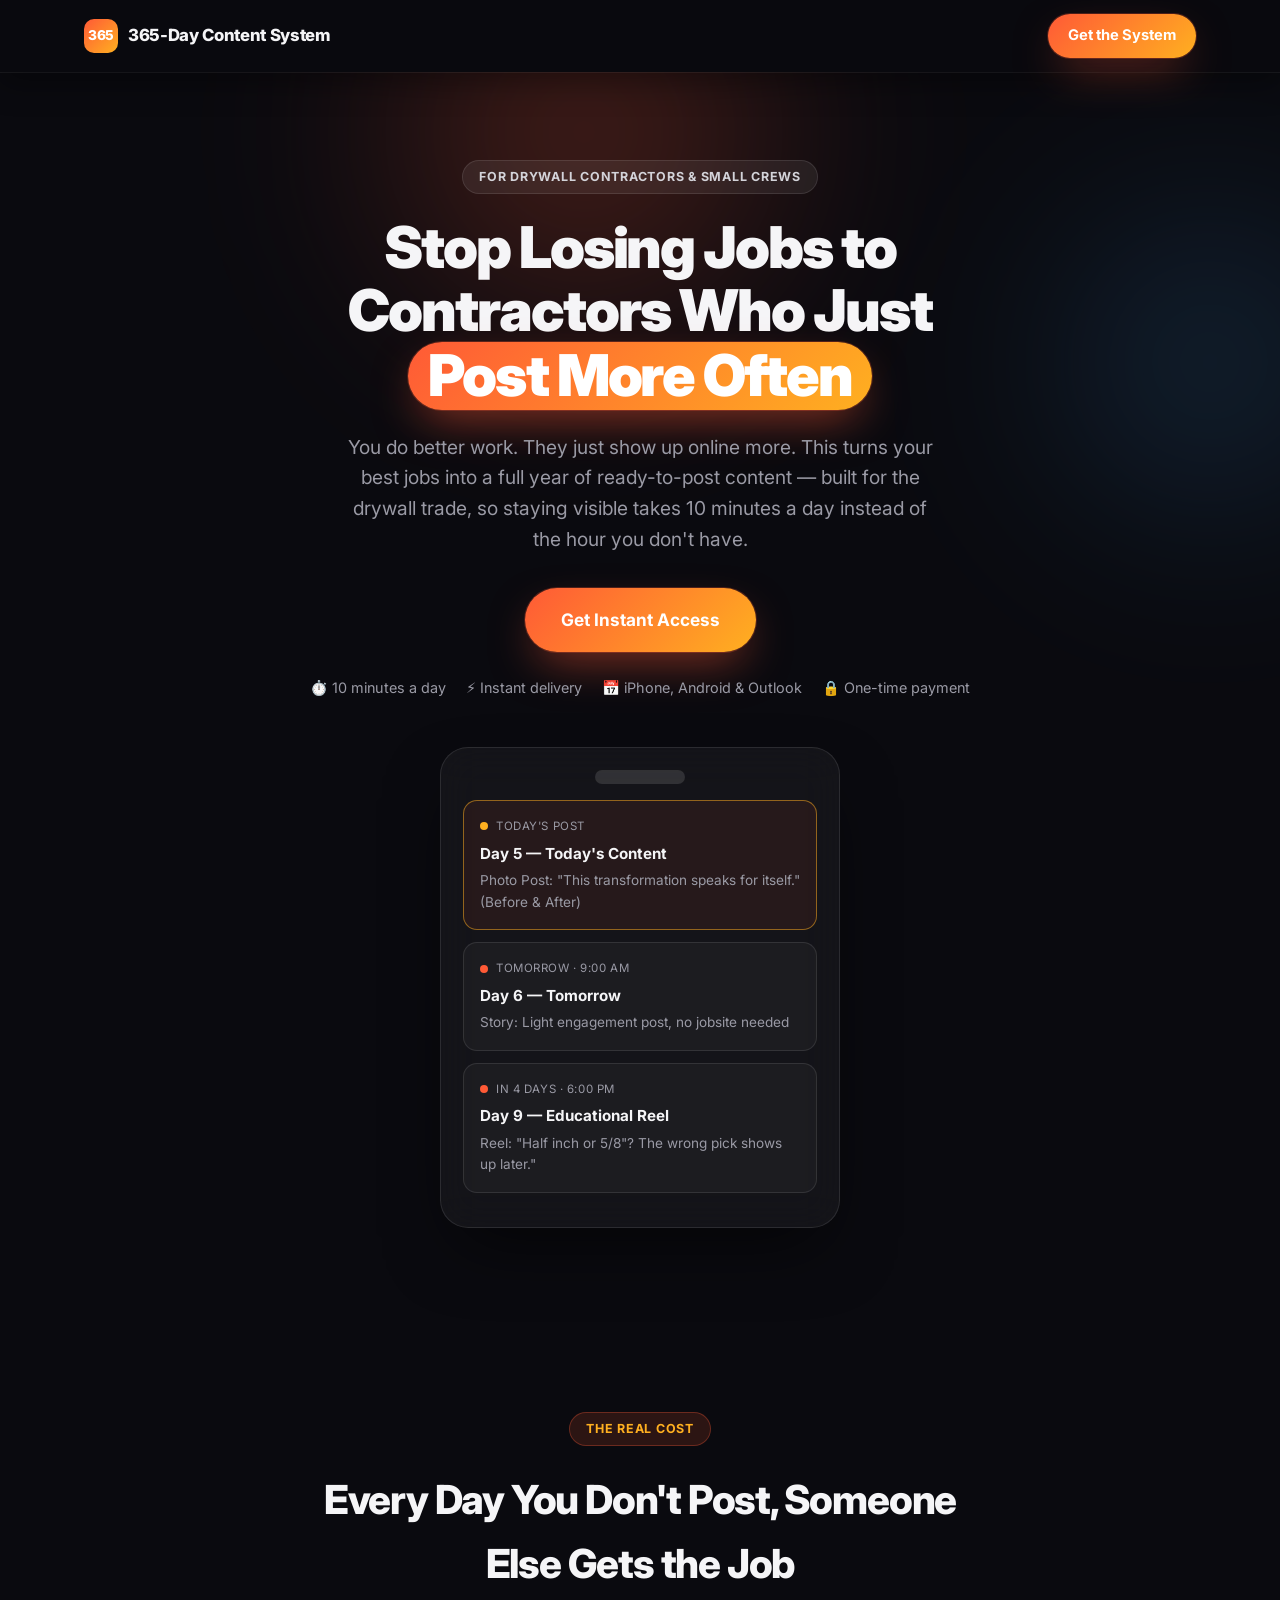
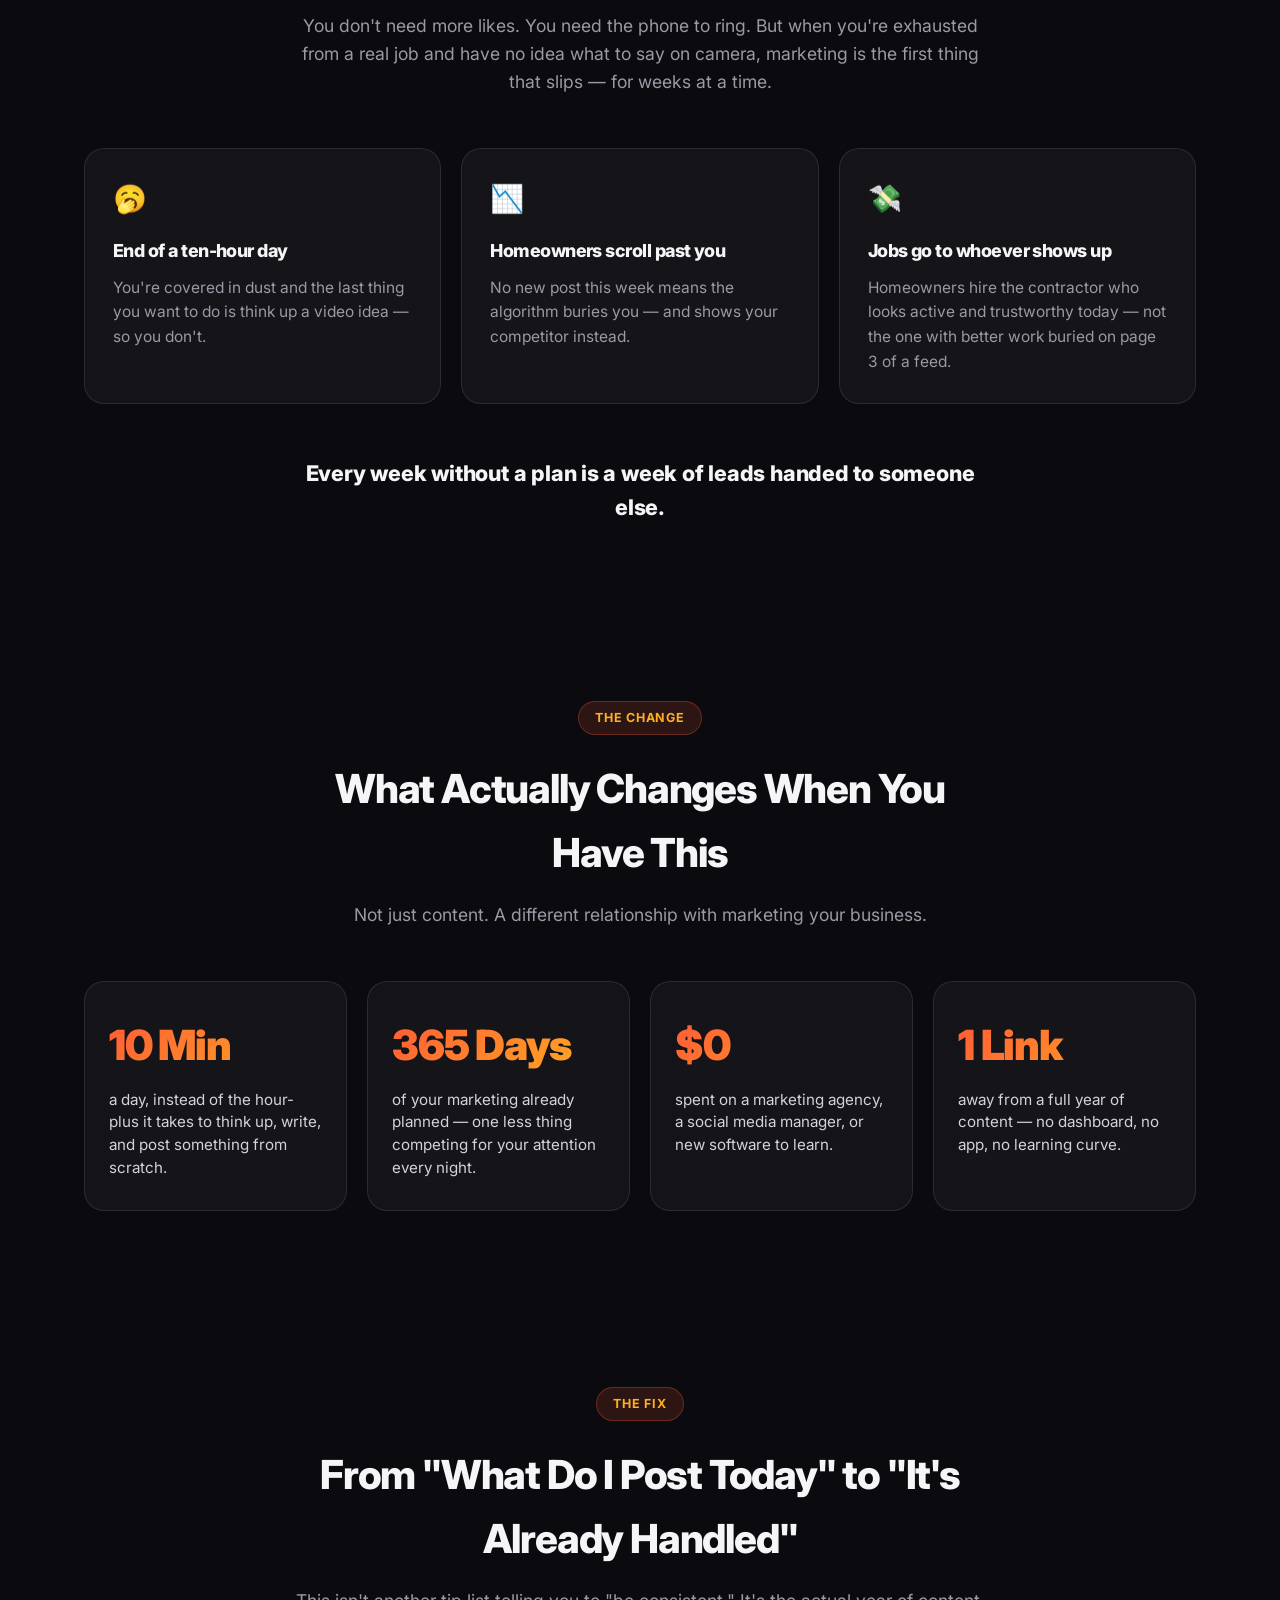
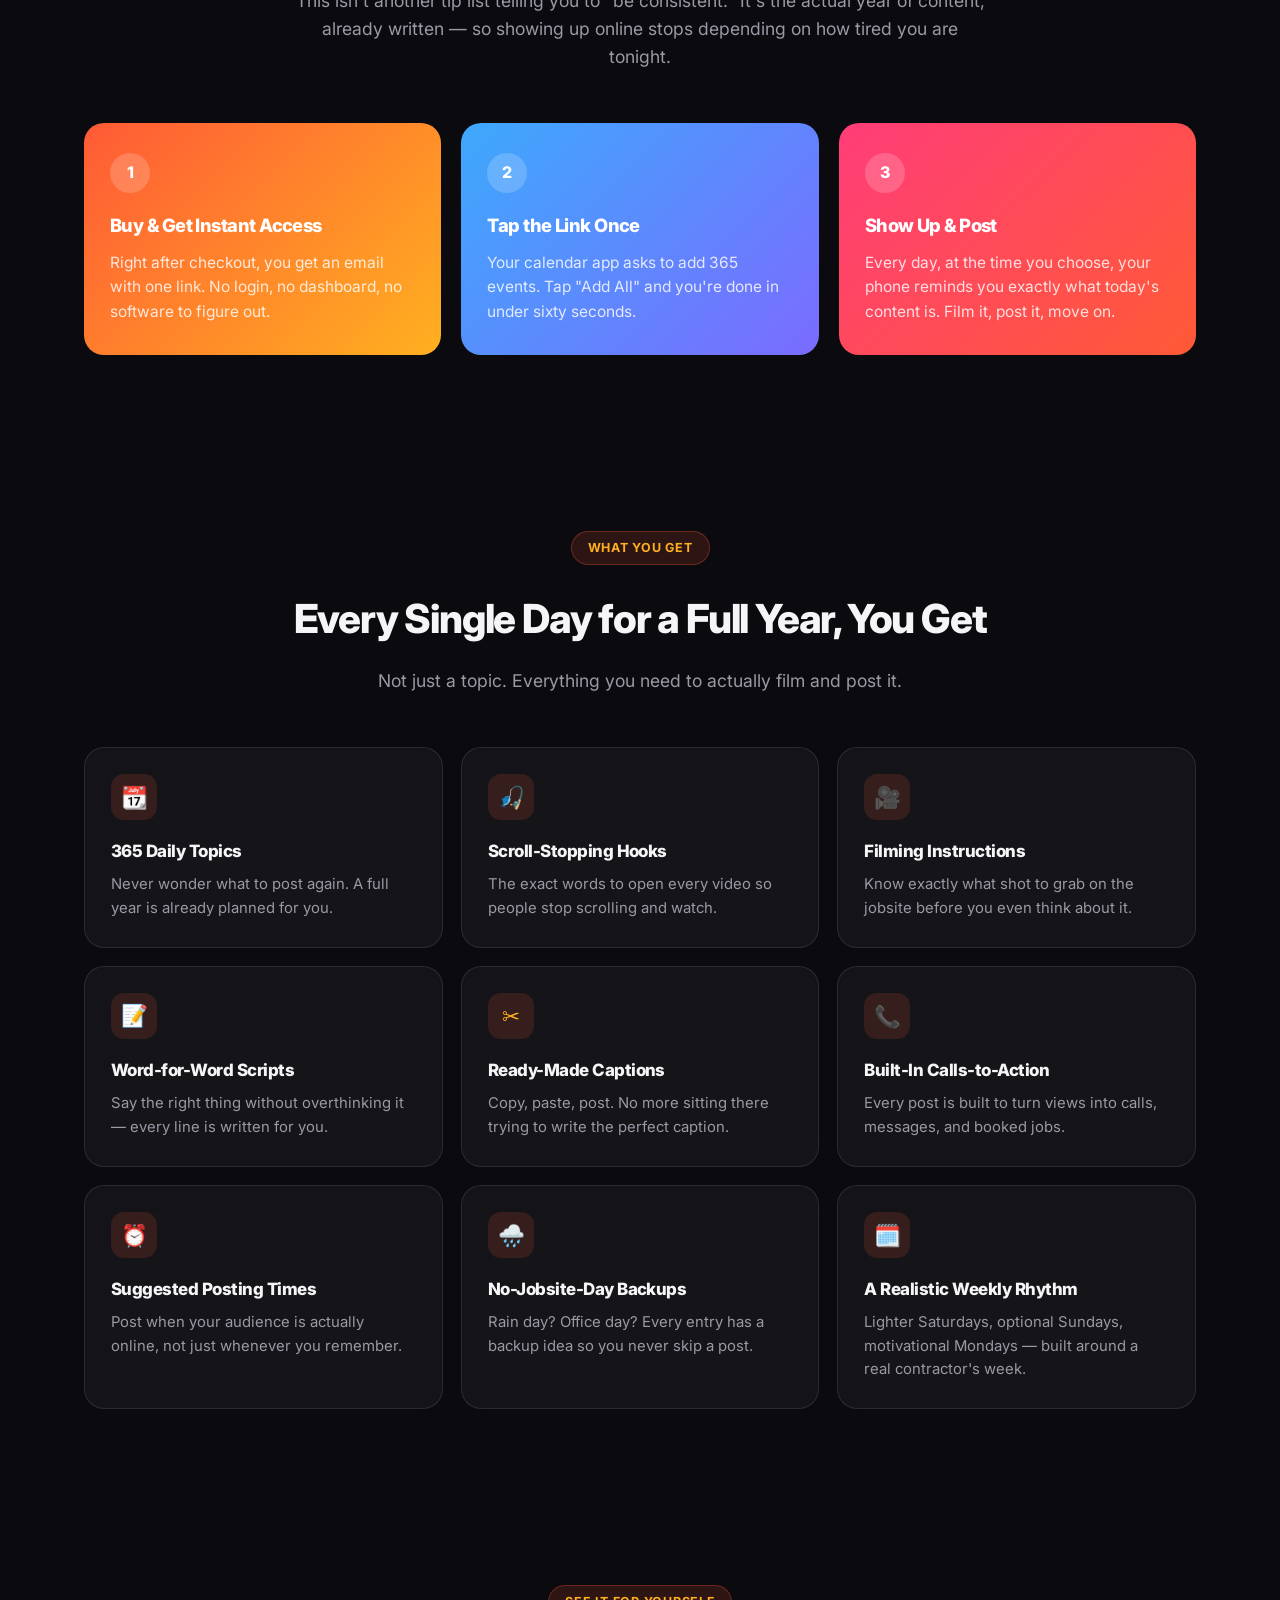
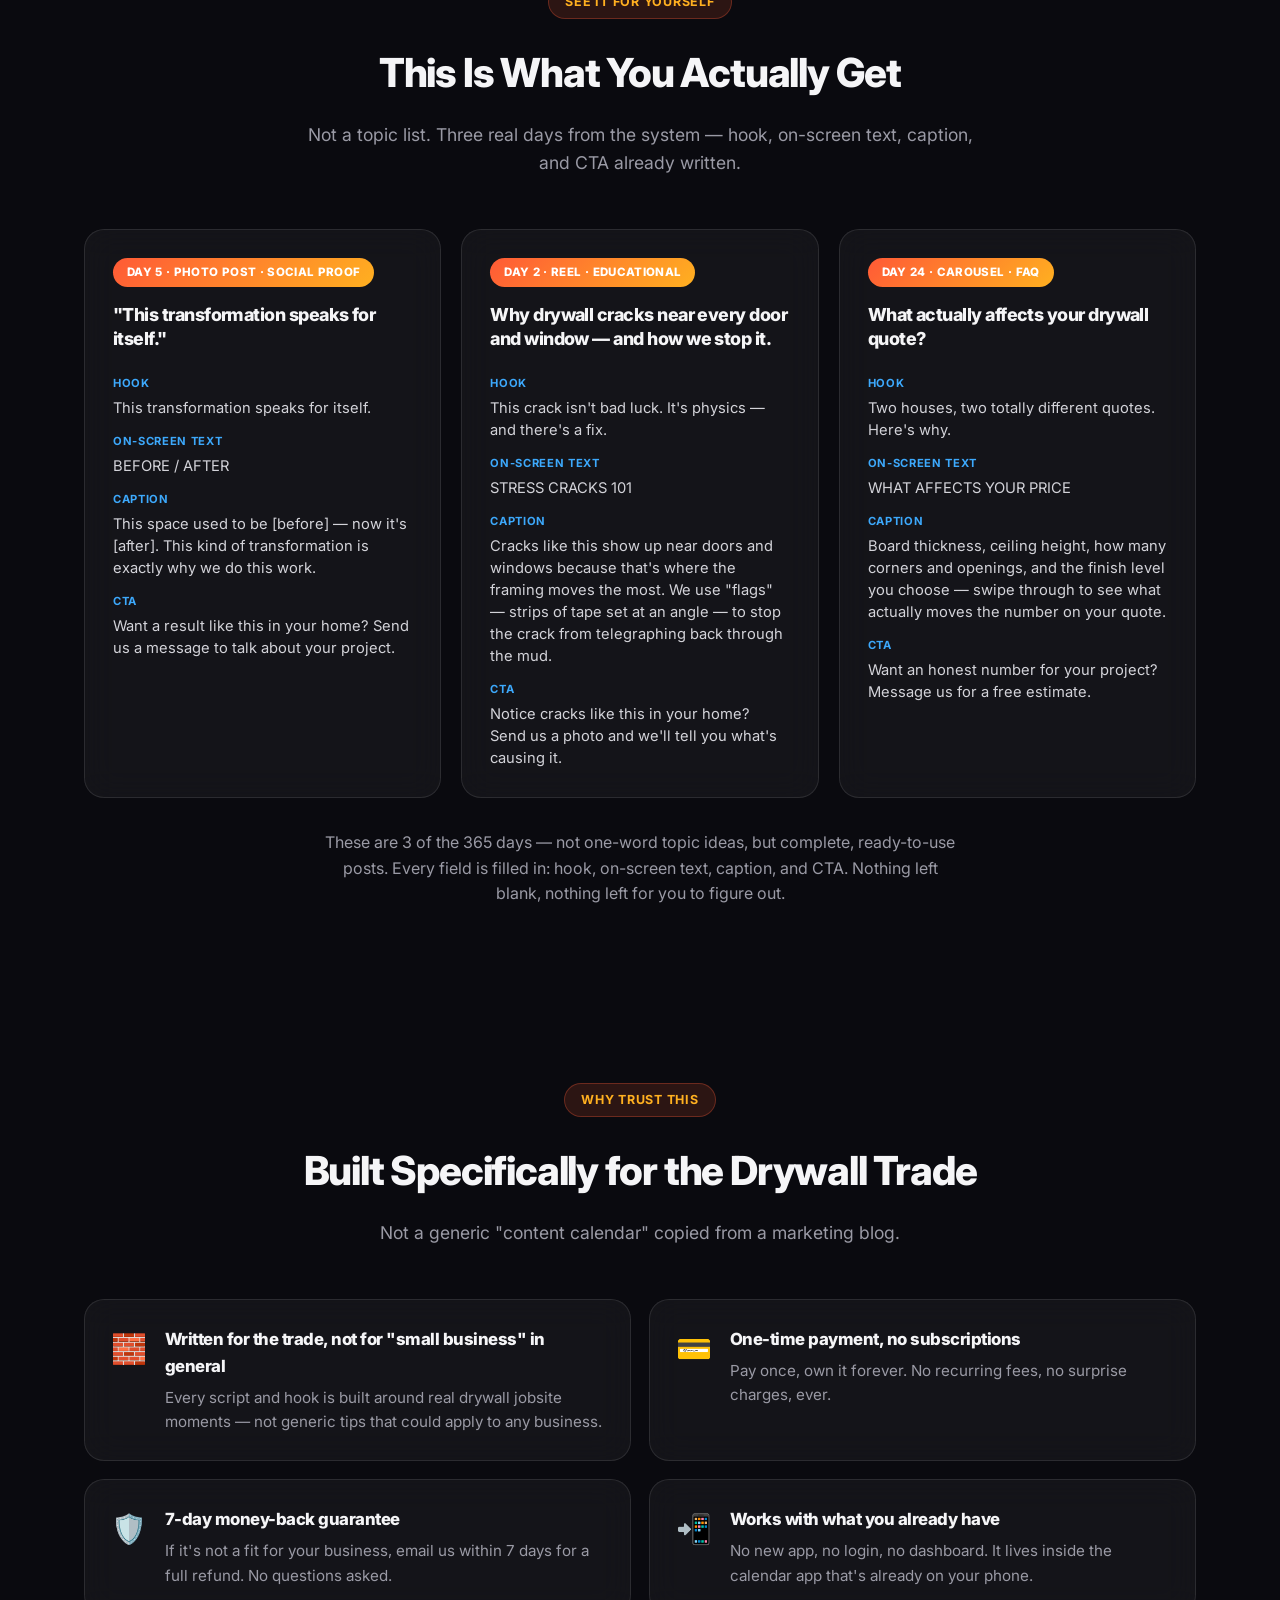
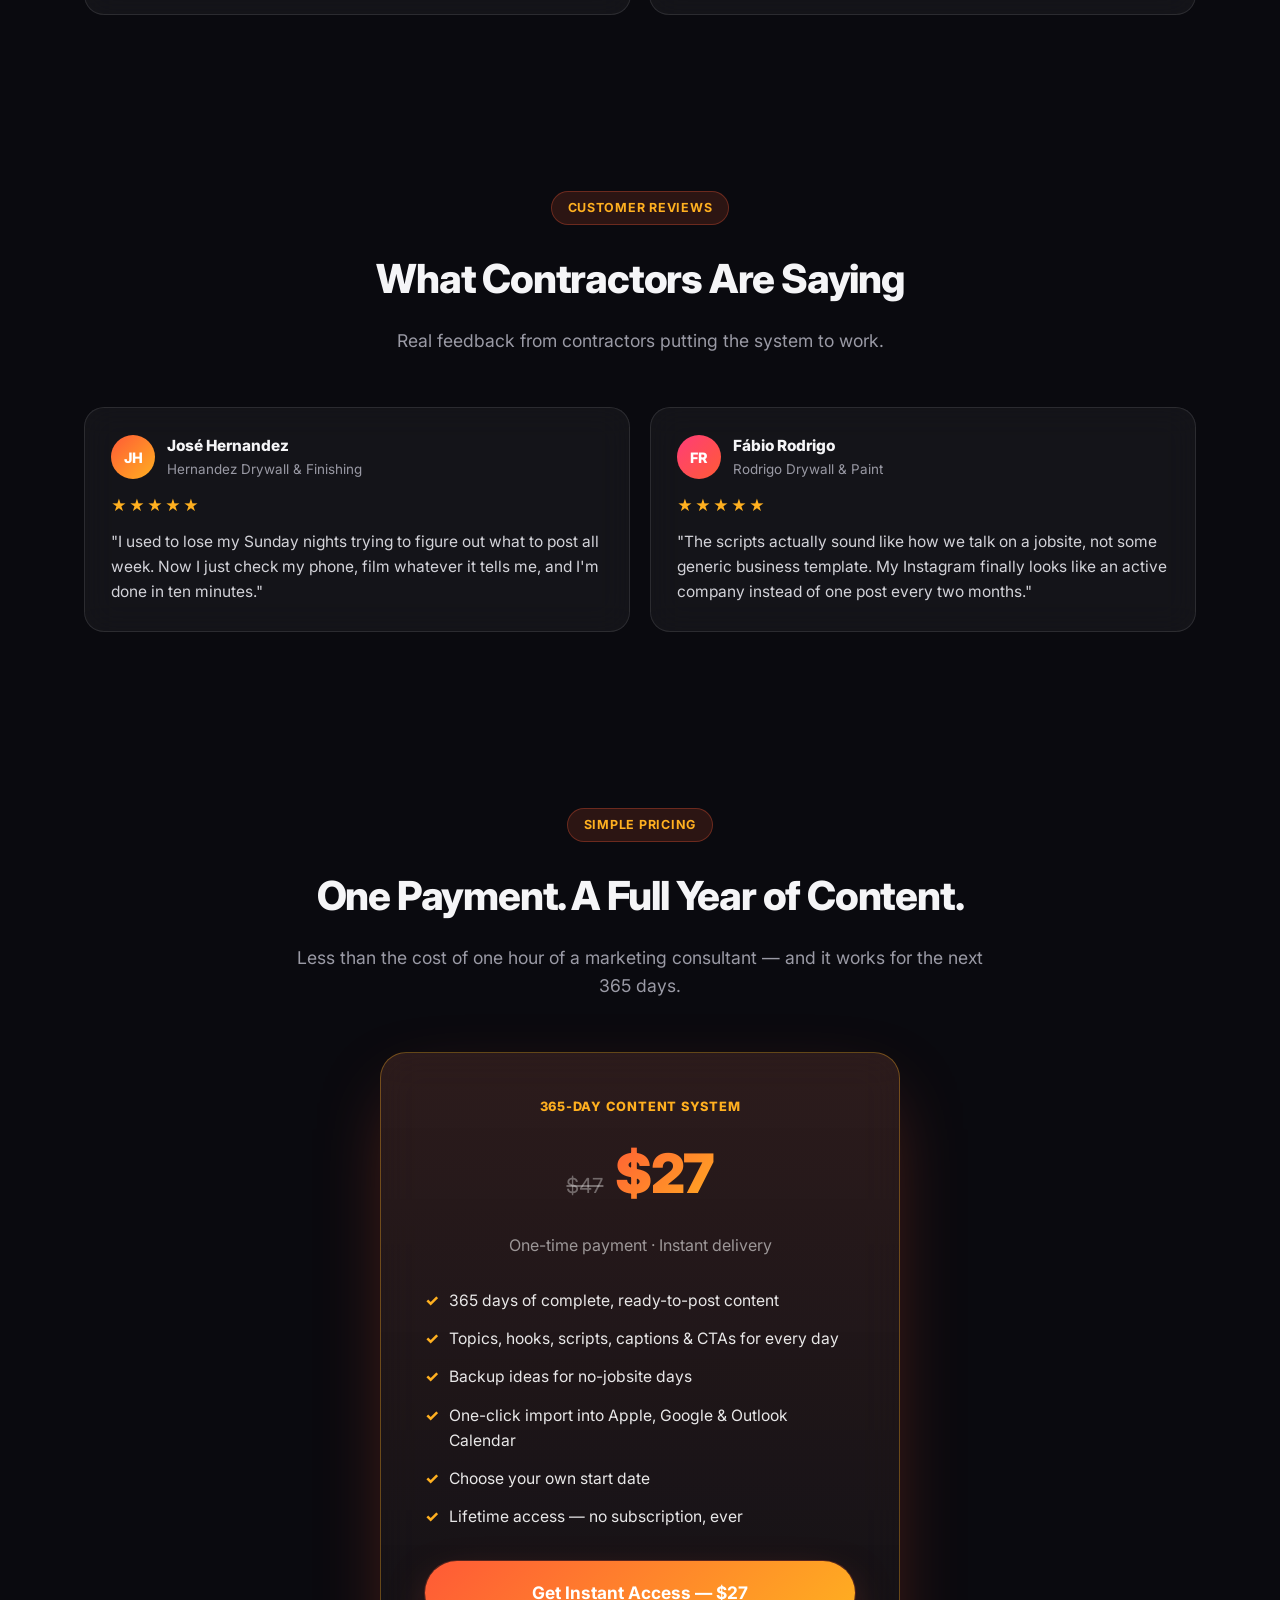
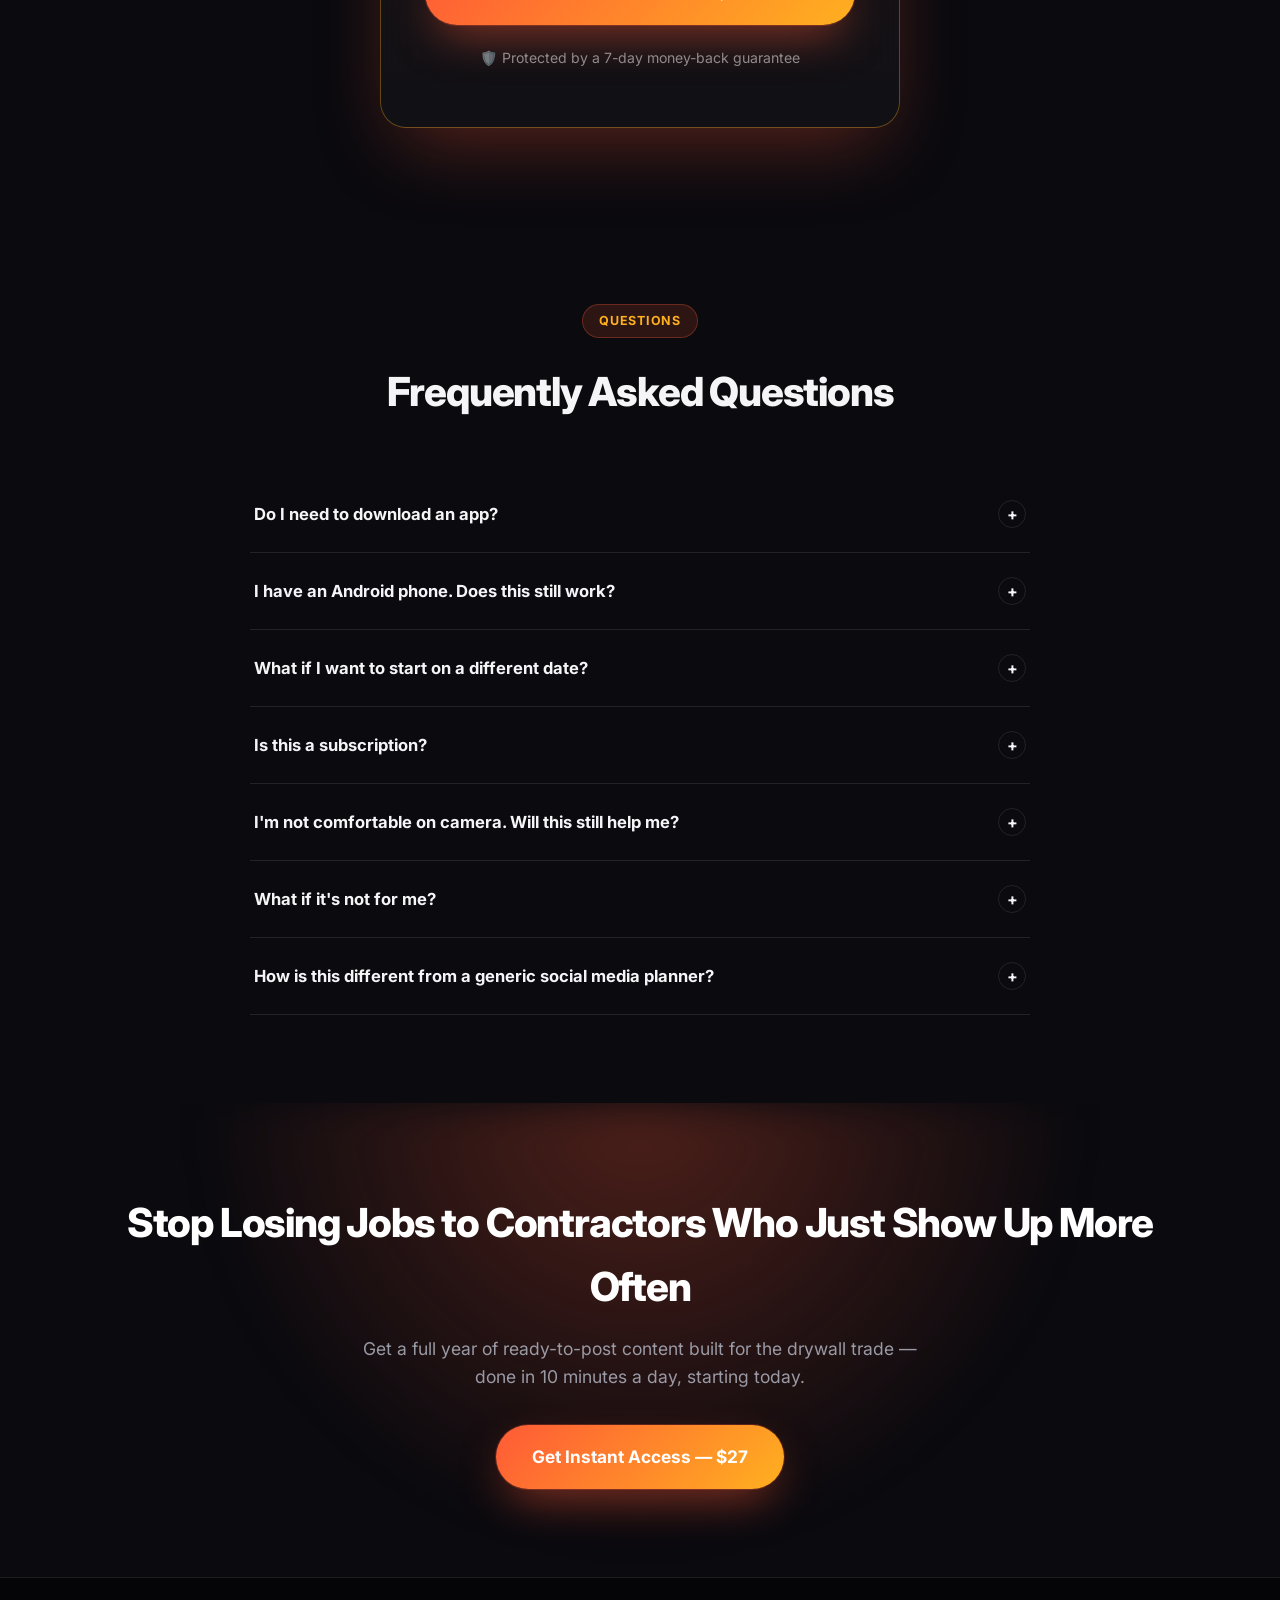
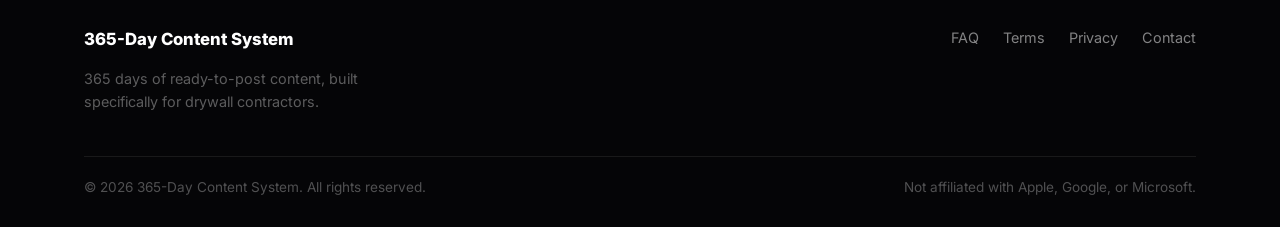
==== commit b146492c: "Add files via upload" ====
--- a/index.html
+++ b/index.html
@@ -153,14 +153,15 @@
     <div class="container">
       <div class="hero-copy">
         <span class="eyebrow">For Drywall Contractors &amp; Small Crews</span>
-        <h1>Never Stare at a Blank Screen Again — <span class="pill-highlight">365 Days</span> of Ready-to-Post Content</h1>
-        <p class="hero-sub">One link fills your phone's calendar with a full year of daily video ideas, scripts, and captions built specifically for the drywall trade. No app to download. No content calendar to manage. Just open your phone and post.</p>
+        <h1>Stop Losing Jobs to Contractors Who Just <span class="pill-highlight">Post More Often</span></h1>
+        <p class="hero-sub">You do better work. They just show up online more. This turns your best jobs into a full year of ready-to-post content — built for the drywall trade, so staying visible takes 10 minutes a day instead of the hour you don't have.</p>
         <div class="hero-cta-row">
-          <a href="#pricing" class="btn btn-primary btn-lg">Get Your 365-Day Calendar</a>
+          <a href="#pricing" class="btn btn-primary btn-lg">Get Instant Access</a>
         </div>
         <div class="trust-line">
+          <span>⏱️ 10 minutes a day</span>
           <span>⚡ Instant delivery</span>
-          <span>📅 Works with iPhone, Android &amp; Outlook</span>
+          <span>📅 iPhone, Android &amp; Outlook</span>
           <span>🔒 One-time payment</span>
         </div>
       </div>
@@ -168,17 +169,17 @@
         <div class="phone-mock">
           <div class="phone-notch"></div>
           <div class="notif-card highlight">
-            <div class="notif-app"><span class="notif-dot"></span>CALENDAR · NOW</div>
+            <div class="notif-app"><span class="notif-dot"></span>TODAY'S POST</div>
             <div class="notif-title">Day 5 — Today's Content</div>
             <div class="notif-body">Photo Post: "This transformation speaks for itself." (Before &amp; After)</div>
           </div>
           <div class="notif-card">
-            <div class="notif-app"><span class="notif-dot"></span>CALENDAR · 9:00 AM</div>
+            <div class="notif-app"><span class="notif-dot"></span>TOMORROW · 9:00 AM</div>
             <div class="notif-title">Day 6 — Tomorrow</div>
             <div class="notif-body">Story: Light engagement post, no jobsite needed</div>
           </div>
           <div class="notif-card">
-            <div class="notif-app"><span class="notif-dot"></span>CALENDAR · 6:00 PM</div>
+            <div class="notif-app"><span class="notif-dot"></span>IN 4 DAYS · 6:00 PM</div>
             <div class="notif-title">Day 9 — Educational Reel</div>
             <div class="notif-body">Reel: "Half inch or 5/8"? The wrong pick shows up later."</div>
           </div>
@@ -191,28 +192,57 @@
   <section id="problem">
     <div class="container">
       <div class="section-head">
-        <span class="eyebrow">The Real Problem</span>
-        <h2>You Know You Should Be Posting. So Why Aren't You?</h2>
-        <p>It's not that you don't want to market your business. You just don't have a system telling you exactly what to say, film, and post — every single day.</p>
+        <span class="eyebrow">The Real Cost</span>
+        <h2>Every Day You Don't Post, Someone Else Gets the Job</h2>
+        <p>You don't need more likes. You need the phone to ring. But when you're exhausted from a real job and have no idea what to say on camera, marketing is the first thing that slips — for weeks at a time.</p>
       </div>
       <div class="problem-grid">
         <div class="problem-card">
           <div class="icon">🥱</div>
-          <h3>End of a long day</h3>
-          <p>You finish a ten-hour job covered in dust. The last thing you want to do is think up a video idea.</p>
+          <h3>End of a ten-hour day</h3>
+          <p>You're covered in dust and the last thing you want to do is think up a video idea — so you don't.</p>
         </div>
         <div class="problem-card">
           <div class="icon">📉</div>
-          <h3>No post, no reach</h3>
-          <p>Another day goes by with nothing posted. No post means no reach — the algorithm forgets you exist.</p>
+          <h3>Homeowners scroll past you</h3>
+          <p>No new post this week means the algorithm buries you — and shows your competitor instead.</p>
         </div>
         <div class="problem-card">
-          <div class="icon">🤷</div>
-          <h3>Staring at a blank screen</h3>
-          <p>You open the app, stare at the blank post box for five minutes, and close it without posting anything.</p>
-        </div>
-      </div>
-      <p class="pivot-line">Meanwhile, homeowners keep scrolling past your competitors instead.</p>
+          <div class="icon">💸</div>
+          <h3>Jobs go to whoever shows up</h3>
+          <p>Homeowners hire the contractor who looks active and trustworthy today — not the one with better work buried on page 3 of a feed.</p>
+        </div>
+      </div>
+      <p class="pivot-line">Every week without a plan is a week of leads handed to someone else.</p>
+    </div>
+  </section>
+
+  <!-- WHAT CHANGES / TIME SAVED -->
+  <section id="benefits">
+    <div class="container">
+      <div class="section-head">
+        <span class="eyebrow">The Change</span>
+        <h2>What Actually Changes When You Have This</h2>
+        <p>Not just content. A different relationship with marketing your business.</p>
+      </div>
+      <div class="stat-grid">
+        <div class="stat-tile">
+          <div class="stat-number">10 Min</div>
+          <p>a day, instead of the hour-plus it takes to think up, write, and post something from scratch.</p>
+        </div>
+        <div class="stat-tile">
+          <div class="stat-number">365 Days</div>
+          <p>of your marketing already planned — one less thing competing for your attention every night.</p>
+        </div>
+        <div class="stat-tile">
+          <div class="stat-number">$0</div>
+          <p>spent on a marketing agency, a social media manager, or new software to learn.</p>
+        </div>
+        <div class="stat-tile">
+          <div class="stat-number">1 Link</div>
+          <p>away from a full year of content — no dashboard, no app, no learning curve.</p>
+        </div>
+      </div>
     </div>
   </section>
 
@@ -221,8 +251,8 @@
     <div class="container">
       <div class="section-head">
         <span class="eyebrow">The Fix</span>
-        <h2>The 365-Day Content System for Drywall Contractors</h2>
-        <p>A full year of done-for-you content, delivered straight into the calendar app already on your phone. Every day, you get a reminder telling you exactly what to film, say, and post — so it takes ten minutes, not an hour.</p>
+        <h2>From "What Do I Post Today" to "It's Already Handled"</h2>
+        <p>This isn't another tip list telling you to "be consistent." It's the actual year of content, already written — so showing up online stops depending on how tired you are tonight.</p>
       </div>
       <div class="steps">
         <div class="step step-a">
@@ -302,11 +332,16 @@
     </div>
   </section>
 
-  <!-- EXAMPLE DAY PREVIEW -->
+  <!-- EXAMPLE DAY GALLERY -->
   <section id="example" class="section-alt">
     <div class="container">
-      <div class="example-wrap">
-        <div class="example-card">
+      <div class="section-head">
+        <span class="eyebrow">See It For Yourself</span>
+        <h2>This Is What You Actually Get</h2>
+        <p>Not a topic list. Three real days from the system — hook, on-screen text, caption, and CTA already written.</p>
+      </div>
+      <div class="gallery-grid">
+        <div class="gallery-card">
           <span class="example-tag">DAY 5 · PHOTO POST · SOCIAL PROOF</span>
           <h4>"This transformation speaks for itself."</h4>
           <div class="example-field">
@@ -326,17 +361,48 @@
             <div class="value">Want a result like this in your home? Send us a message to talk about your project.</div>
           </div>
         </div>
-        <div class="example-copy">
-          <span class="eyebrow">See It For Yourself</span>
-          <h3>This Is a Real Day From the System</h3>
-          <p>Every one of the 365 days looks like this — a complete, ready-to-use post, not just a one-word topic idea. This one turns a project you've already finished into your most powerful marketing asset, with zero new filming required.</p>
-          <ul>
-            <li>Built around real jobsite moments: delivery, hanging, taping, mudding, sanding, punch lists.</li>
-            <li>Mixes jobsite content, education, and light personal posts so it never feels repetitive.</li>
-            <li>Every field is filled in — hook, script, on-screen text, caption, and CTA — nothing left blank.</li>
-          </ul>
-        </div>
-      </div>
+        <div class="gallery-card">
+          <span class="example-tag">DAY 2 · REEL · EDUCATIONAL</span>
+          <h4>Why drywall cracks near every door and window — and how we stop it.</h4>
+          <div class="example-field">
+            <div class="label">Hook</div>
+            <div class="value">This crack isn't bad luck. It's physics — and there's a fix.</div>
+          </div>
+          <div class="example-field">
+            <div class="label">On-Screen Text</div>
+            <div class="value">STRESS CRACKS 101</div>
+          </div>
+          <div class="example-field">
+            <div class="label">Caption</div>
+            <div class="value">Cracks like this show up near doors and windows because that's where the framing moves the most. We use "flags" — strips of tape set at an angle — to stop the crack from telegraphing back through the mud.</div>
+          </div>
+          <div class="example-field">
+            <div class="label">CTA</div>
+            <div class="value">Notice cracks like this in your home? Send us a photo and we'll tell you what's causing it.</div>
+          </div>
+        </div>
+        <div class="gallery-card">
+          <span class="example-tag">DAY 24 · CAROUSEL · FAQ</span>
+          <h4>What actually affects your drywall quote?</h4>
+          <div class="example-field">
+            <div class="label">Hook</div>
+            <div class="value">Two houses, two totally different quotes. Here's why.</div>
+          </div>
+          <div class="example-field">
+            <div class="label">On-Screen Text</div>
+            <div class="value">WHAT AFFECTS YOUR PRICE</div>
+          </div>
+          <div class="example-field">
+            <div class="label">Caption</div>
+            <div class="value">Board thickness, ceiling height, how many corners and openings, and the finish level you choose — swipe through to see what actually moves the number on your quote.</div>
+          </div>
+          <div class="example-field">
+            <div class="label">CTA</div>
+            <div class="value">Want an honest number for your project? Message us for a free estimate.</div>
+          </div>
+        </div>
+      </div>
+      <p class="gallery-note">These are 3 of the 365 days — not one-word topic ideas, but complete, ready-to-use posts. Every field is filled in: hook, on-screen text, caption, and CTA. Nothing left blank, nothing left for you to figure out.</p>
     </div>
   </section>
 
@@ -540,9 +606,9 @@
   <!-- FINAL CTA -->
   <section class="final-cta">
     <div class="container">
-      <h2>Stop Guessing What to Post</h2>
-      <p>Get a full year of content built specifically for your trade — delivered instantly, working inside the calendar app you already use.</p>
-      <a href="#pricing" class="btn btn-primary btn-lg">Get Your 365-Day Calendar — $27</a>
+      <h2>Stop Losing Jobs to Contractors Who Just Show Up More Often</h2>
+      <p>Get a full year of ready-to-post content built for the drywall trade — done in 10 minutes a day, starting today.</p>
+      <a href="#pricing" class="btn btn-primary btn-lg">Get Instant Access — $27</a>
     </div>
   </section>
 
--- a/css/styles.css
+++ b/css/styles.css
@@ -1,45 +1,51 @@
 /* =========================================================
-   Drywall365 — Landing Page Stylesheet
-   Visual system adapted from a warm-paper / single-accent design
-   reference: off-white canvas, hairline-border cards (no shadows),
-   one chromatic action color, and a rotating cast of flat accent
-   hues for feature panels. Typography: Inter, tight tracking on
-   display sizes.
+   Drywall365 — Landing Page Stylesheet (v3)
+   Bold, dark, high-energy visual system: near-black canvas,
+   glowing orange-to-amber gradient as the single hero accent,
+   glass/blur cards with hairline borders, big tight-tracking
+   type, and gradient-filled "bento" tiles for feature blocks.
    ========================================================= */
 
 :root {
-  /* ---- Core surfaces & text (kept names for cross-page reuse) ---- */
-  --color-canvas: #f6f5f4;        /* page background — warm paper */
-  --color-white: #ffffff;         /* card surfaces */
-  --color-offwhite: #f6f5f4;      /* alias, same as canvas */
-  --color-text: #000000;          /* headings — solid ink black */
-  --color-navy: #02093a;          /* "midnight ink" — dark card / footer surface */
-  --color-navy-light: #0c1550;    /* lighter dark variant */
-  --color-gray-100: #efeeec;      /* light neutral fill (icon/avatar bg) */
-  --color-gray-300: rgba(0, 0, 0, 0.08); /* hairline border */
-  --color-gray-500: #615d59;      /* graphite — warm secondary text */
-  --color-gray-700: #1a1a1a;      /* near-black body text */
-
-  /* ---- Single chromatic action color ---- */
-  --color-orange: #0075de;        /* primary action (kept var name for minimal churn) */
-  --color-orange-dark: #005bb5;
-  --color-primary-tint: #e6f3fe;  /* ghost button / soft wash */
-
-  /* ---- Rotating accent cast (card backgrounds only) ---- */
-  --color-marigold: #ffb110;
-  --color-coral: #f64932;
-  --color-sky: #62aef0;
-  --color-signal-blue: #097fe8;
+  /* ---- Core surfaces & text ---- */
+  --color-canvas: #0a0a0f;          /* page background — near black */
+  --color-white: #ffffff;
+  --color-offwhite: #0a0a0f;        /* alias kept for shared pages */
+  --color-text: #f5f5f7;            /* headings */
+  --color-navy: #050507;            /* deepest surface — footer */
+  --color-navy-light: #101014;
+  --color-gray-100: rgba(255, 255, 255, 0.06);  /* icon/avatar bg */
+  --color-gray-300: rgba(255, 255, 255, 0.10);  /* hairline border */
+  --color-gray-500: #9a9aa5;        /* secondary text */
+  --color-gray-700: #d3d3d9;        /* body text on dark cards */
+
+  /* ---- Glass card surface ---- */
+  --glass-bg: rgba(255, 255, 255, 0.045);
+  --glass-bg-strong: rgba(255, 255, 255, 0.07);
+
+  /* ---- Single hero accent: orange → amber gradient ---- */
+  --color-orange: #ff5a36;
+  --color-orange-dark: #e6431f;
+  --color-amber: #ffb020;
+  --accent-gradient: linear-gradient(135deg, #ff5a36 0%, #ffb020 100%);
+  --color-primary-tint: rgba(255, 90, 54, 0.14);
+
+  /* ---- Secondary accents for variety (steps, tags) ---- */
+  --color-sky: #3da9fc;
+  --color-coral: #ff3d78;
+  --gradient-sky: linear-gradient(135deg, #3da9fc 0%, #7b6bff 100%);
+  --gradient-coral: linear-gradient(135deg, #ff3d78 0%, #ff5a36 100%);
+  --color-marigold: #ffb020;
 
   --font-body: 'Inter', ui-sans-serif, system-ui, -apple-system, BlinkMacSystemFont, "Segoe UI", sans-serif;
-  --max-width: 1120px;
-  --radius: 12px;
-  --radius-btn: 8px;
-
-  /* Elevation is reserved for the sticky nav and the product mockup only —
-     everything else uses a 1px hairline border instead of a shadow. */
-  --elevation-nav: 0px 0.7px 1.462px rgba(0, 0, 0, 0.02), 0px 3px 9px rgba(0, 0, 0, 0.04);
-  --elevation-mockup: 0px 4px 12px rgba(0, 0, 0, 0.1);
+  --max-width: 1160px;
+  --radius: 20px;
+  --radius-sm: 14px;
+  --radius-btn: 999px;
+
+  --glow: 0 0 0 1px rgba(255, 90, 54, 0.25), 0 18px 46px -12px rgba(255, 90, 54, 0.55);
+  --elevation-nav: 0px 1px 0px rgba(255, 255, 255, 0.06), 0px 12px 30px rgba(0, 0, 0, 0.35);
+  --elevation-mockup: 0 30px 70px -20px rgba(0, 0, 0, 0.65);
 }
 
 * {
@@ -53,7 +59,7 @@
 body {
   margin: 0;
   font-family: var(--font-body);
-  color: var(--color-gray-700);
+  color: var(--color-gray-500);
   background: var(--color-canvas);
   line-height: 1.6;
   -webkit-font-smoothing: antialiased;
@@ -85,8 +91,8 @@
 
 h1, h2, h3, h4 {
   color: var(--color-text);
-  font-weight: 700;
-  letter-spacing: -0.02em;
+  font-weight: 800;
+  letter-spacing: -0.03em;
 }
 
 /* ---------- Buttons ---------- */
@@ -95,24 +101,26 @@
   align-items: center;
   justify-content: center;
   gap: 8px;
-  padding: 14px 28px;
+  padding: 16px 32px;
   border-radius: var(--radius-btn);
-  font-weight: 600;
+  font-weight: 700;
   font-size: 1rem;
   text-decoration: none;
   border: none;
   cursor: pointer;
   white-space: nowrap;
-  transition: background 0.2s ease, opacity 0.2s ease;
+  transition: transform 0.18s ease, box-shadow 0.18s ease, opacity 0.18s ease;
 }
 
 .btn-primary {
-  background: var(--color-orange);
-  color: var(--color-white);
+  background: var(--accent-gradient);
+  color: var(--color-white);
+  box-shadow: var(--glow);
 }
 
 .btn-primary:hover {
-  background: var(--color-orange-dark);
+  transform: translateY(-2px);
+  box-shadow: 0 0 0 1px rgba(255, 90, 54, 0.35), 0 22px 54px -10px rgba(255, 90, 54, 0.65);
 }
 
 .btn-block {
@@ -120,8 +128,8 @@
 }
 
 .btn-lg {
-  padding: 16px 32px;
-  font-size: 1.05rem;
+  padding: 18px 36px;
+  font-size: 1.08rem;
 }
 
 /* ---------- Header ---------- */
@@ -129,7 +137,8 @@
   position: sticky;
   top: 0;
   z-index: 50;
-  background: var(--color-white);
+  background: rgba(10, 10, 15, 0.75);
+  backdrop-filter: blur(14px);
   box-shadow: var(--elevation-nav);
   padding: 14px 0;
 }
@@ -147,7 +156,7 @@
   gap: 10px;
   color: var(--color-text);
   text-decoration: none;
-  font-weight: 700;
+  font-weight: 800;
   font-size: 1.05rem;
   letter-spacing: -0.02em;
   white-space: nowrap;
@@ -156,13 +165,13 @@
 .logo .logo-mark {
   width: 34px;
   height: 34px;
-  border-radius: 9px;
-  background: var(--color-orange);
+  border-radius: 10px;
+  background: var(--accent-gradient);
   display: flex;
   align-items: center;
   justify-content: center;
   color: var(--color-white);
-  font-weight: 700;
+  font-weight: 800;
   font-size: 0.85rem;
 }
 
@@ -173,57 +182,91 @@
 
 /* ---------- Hero ---------- */
 .hero {
-  padding: 72px 0 80px;
+  position: relative;
+  padding: 88px 0 96px;
+  overflow: hidden;
+}
+
+.hero::before,
+.hero::after {
+  content: "";
+  position: absolute;
+  border-radius: 50%;
+  filter: blur(90px);
+  z-index: 0;
+  opacity: 0.55;
+}
+
+.hero::before {
+  width: 560px;
+  height: 560px;
+  background: radial-gradient(circle, rgba(255, 90, 54, 0.55), transparent 70%);
+  top: -220px;
+  left: 50%;
+  transform: translateX(-60%);
+}
+
+.hero::after {
+  width: 460px;
+  height: 460px;
+  background: radial-gradient(circle, rgba(61, 169, 252, 0.35), transparent 70%);
+  top: 60px;
+  right: -160px;
 }
 
 .hero .container {
+  position: relative;
+  z-index: 1;
   display: flex;
   flex-direction: column;
   align-items: center;
   text-align: center;
-  gap: 44px;
+  gap: 48px;
 }
 
 .hero-copy {
   display: flex;
   flex-direction: column;
   align-items: center;
-  max-width: 760px;
+  max-width: 800px;
 }
 
 .eyebrow {
   display: inline-block;
-  background: var(--color-primary-tint);
-  color: var(--color-orange);
+  background: var(--glass-bg-strong);
+  border: 1px solid var(--color-gray-300);
+  color: var(--color-gray-700);
   padding: 6px 16px;
-  border-radius: 9999px;
-  font-size: 0.8rem;
-  font-weight: 600;
-  letter-spacing: 0.04em;
+  border-radius: var(--radius-btn);
+  font-size: 0.78rem;
+  font-weight: 700;
+  letter-spacing: 0.06em;
   text-transform: uppercase;
-  margin-bottom: 20px;
+  margin-bottom: 22px;
 }
 
 h1 {
-  font-size: clamp(2.1rem, 4.2vw, 3.2rem);
-  line-height: 1.15;
-  margin: 0 0 20px;
-  letter-spacing: -0.03em;
+  font-size: clamp(2.3rem, 4.6vw, 3.6rem);
+  line-height: 1.1;
+  margin: 0 0 22px;
+  letter-spacing: -0.035em;
+  font-weight: 900;
 }
 
 .pill-highlight {
   display: inline-block;
-  background: var(--color-marigold);
-  color: #1a1200;
+  background: var(--accent-gradient);
+  color: var(--color-white);
   padding: 2px 20px;
-  border-radius: 9999px;
+  border-radius: var(--radius-btn);
+  box-shadow: var(--glow);
 }
 
 .hero-sub {
-  font-size: 1.15rem;
-  color: var(--color-gray-500);
-  max-width: 560px;
-  margin: 0 0 32px;
+  font-size: 1.2rem;
+  color: var(--color-gray-500);
+  max-width: 600px;
+  margin: 0 0 34px;
 }
 
 .hero-cta-row {
@@ -232,14 +275,14 @@
   justify-content: center;
   align-items: center;
   gap: 18px;
-  margin-bottom: 22px;
+  margin-bottom: 24px;
 }
 
 .trust-line {
   display: flex;
   flex-wrap: wrap;
   justify-content: center;
-  gap: 18px;
+  gap: 20px;
   font-size: 0.9rem;
   color: var(--color-gray-500);
 }
@@ -257,12 +300,13 @@
 }
 
 .phone-mock {
-  background: var(--color-canvas);
+  background: var(--glass-bg);
   border: 1px solid var(--color-gray-300);
-  border-radius: 20px;
+  border-radius: 28px;
   padding: 22px;
   box-shadow: var(--elevation-mockup);
-  max-width: 380px;
+  backdrop-filter: blur(20px);
+  max-width: 400px;
   width: 100%;
   text-align: left;
 }
@@ -270,15 +314,15 @@
 .phone-notch {
   width: 90px;
   height: 14px;
-  background: var(--color-gray-300);
+  background: rgba(255, 255, 255, 0.12);
   border-radius: 12px;
   margin: 0 auto 16px;
 }
 
 .notif-card {
-  background: var(--color-white);
+  background: rgba(255, 255, 255, 0.035);
   border: 1px solid var(--color-gray-300);
-  border-radius: var(--radius);
+  border-radius: var(--radius-sm);
   padding: 16px;
   margin-bottom: 12px;
 }
@@ -314,18 +358,19 @@
 }
 
 .notif-card.highlight {
-  border-color: var(--color-marigold);
+  border-color: rgba(255, 176, 32, 0.5);
   border-width: 1.5px;
-  position: relative;
+  background: rgba(255, 90, 54, 0.08);
 }
 
 .notif-card.highlight .notif-dot {
-  background: var(--color-marigold);
+  background: var(--color-amber);
 }
 
 /* ---------- Section basics ---------- */
 section {
-  padding: 80px 0;
+  padding: 88px 0;
+  position: relative;
 }
 
 .section-alt {
@@ -333,24 +378,25 @@
 }
 
 .section-head {
-  max-width: 680px;
-  margin: 0 auto 48px;
+  max-width: 700px;
+  margin: 0 auto 52px;
   text-align: center;
 }
 
 .section-head .eyebrow {
   background: var(--color-primary-tint);
-  color: var(--color-orange);
+  border-color: rgba(255, 90, 54, 0.3);
+  color: var(--color-amber);
 }
 
 h2 {
-  font-size: clamp(1.7rem, 3vw, 2.2rem);
+  font-size: clamp(1.8rem, 3.2vw, 2.5rem);
   margin: 0 0 16px;
-  letter-spacing: -0.02em;
+  letter-spacing: -0.03em;
 }
 
 .section-head p {
-  font-size: 1.08rem;
+  font-size: 1.1rem;
   color: var(--color-gray-500);
   margin: 0;
 }
@@ -359,25 +405,26 @@
 .problem-grid {
   display: grid;
   grid-template-columns: repeat(3, 1fr);
-  gap: 24px;
+  gap: 20px;
   margin-top: 8px;
 }
 
 .problem-card {
-  background: var(--color-white);
+  background: var(--glass-bg);
   border: 1px solid var(--color-gray-300);
   border-radius: var(--radius);
-  padding: 24px;
+  padding: 28px;
+  backdrop-filter: blur(16px);
 }
 
 .problem-card .icon {
-  font-size: 1.6rem;
-  margin-bottom: 14px;
+  font-size: 1.7rem;
+  margin-bottom: 16px;
 }
 
 .problem-card h3 {
-  font-size: 1.1rem;
-  margin: 0 0 8px;
+  font-size: 1.12rem;
+  margin: 0 0 10px;
 }
 
 .problem-card p {
@@ -388,39 +435,75 @@
 
 .pivot-line {
   text-align: center;
-  font-size: 1.25rem;
-  font-weight: 700;
-  max-width: 700px;
-  margin: 48px auto 0;
+  font-size: 1.35rem;
+  font-weight: 800;
   color: var(--color-text);
-}
-
-/* ---------- How it works — rotating accent panels ---------- */
+  max-width: 720px;
+  margin: 52px auto 0;
+  letter-spacing: -0.01em;
+}
+
+/* ---------- Stat / benefit bento ---------- */
+.stat-grid {
+  display: grid;
+  grid-template-columns: repeat(4, 1fr);
+  gap: 20px;
+}
+
+.stat-tile {
+  background: var(--glass-bg);
+  border: 1px solid var(--color-gray-300);
+  border-radius: var(--radius);
+  padding: 30px 24px;
+  backdrop-filter: blur(16px);
+}
+
+.stat-tile .stat-number {
+  font-size: 2.6rem;
+  font-weight: 900;
+  letter-spacing: -0.03em;
+  margin-bottom: 10px;
+  background: var(--accent-gradient);
+  -webkit-background-clip: text;
+  background-clip: text;
+  color: transparent;
+}
+
+.stat-tile p {
+  margin: 0;
+  color: var(--color-gray-700);
+  font-size: 0.95rem;
+  line-height: 1.5;
+}
+
+/* ---------- How it works — gradient step tiles ---------- */
 .steps {
   display: grid;
   grid-template-columns: repeat(3, 1fr);
-  gap: 24px;
+  gap: 20px;
 }
 
 .step {
   border-radius: var(--radius);
-  padding: 28px 24px;
+  padding: 30px 26px;
+  color: var(--color-white);
 }
 
 .step-number {
   width: 40px;
   height: 40px;
   border-radius: 50%;
-  background: rgba(0, 0, 0, 0.1);
-  color: var(--color-text);
+  background: rgba(255, 255, 255, 0.18);
+  color: var(--color-white);
   display: flex;
   align-items: center;
   justify-content: center;
-  font-weight: 700;
+  font-weight: 800;
   margin-bottom: 18px;
 }
 
 .step h3 {
+  color: var(--color-white);
   margin: 0 0 10px;
   font-size: 1.15rem;
 }
@@ -428,69 +511,51 @@
 .step p {
   margin: 0;
   font-size: 0.97rem;
+  color: rgba(255, 255, 255, 0.82);
 }
 
 .step-a {
-  background: var(--color-marigold);
-  color: #1a1200;
-}
-
-.step-a p {
-  color: rgba(26, 18, 0, 0.75);
+  background: var(--accent-gradient);
 }
 
 .step-b {
-  background: var(--color-sky);
-  color: #051526;
-}
-
-.step-b p {
-  color: rgba(5, 21, 38, 0.72);
+  background: var(--gradient-sky);
 }
 
 .step-c {
-  background: var(--color-coral);
-  color: var(--color-white);
-}
-
-.step-c p {
-  color: rgba(255, 255, 255, 0.85);
-}
-
-.step-c .step-number {
-  background: rgba(255, 255, 255, 0.22);
-  color: var(--color-white);
+  background: var(--gradient-coral);
 }
 
 /* ---------- Features grid ---------- */
 .features-grid {
   display: grid;
   grid-template-columns: repeat(3, 1fr);
-  gap: 20px;
+  gap: 18px;
 }
 
 .feature-card {
-  background: var(--color-white);
+  background: var(--glass-bg);
   border-radius: var(--radius);
-  padding: 24px;
+  padding: 26px;
   border: 1px solid var(--color-gray-300);
+  backdrop-filter: blur(16px);
 }
 
 .feature-card .feature-icon {
-  width: 44px;
-  height: 44px;
-  border-radius: 12px;
+  width: 46px;
+  height: 46px;
+  border-radius: 13px;
   background: var(--color-primary-tint);
-  color: var(--color-orange);
+  color: var(--color-amber);
   display: flex;
   align-items: center;
   justify-content: center;
-  font-size: 1.3rem;
-  margin-bottom: 16px;
+  font-size: 1.35rem;
+  margin-bottom: 18px;
 }
 
 .feature-card h3 {
-  font-size: 1.05rem;
+  font-size: 1.06rem;
   margin: 0 0 8px;
 }
 
@@ -500,97 +565,92 @@
   margin: 0;
 }
 
-/* ---------- Example day preview — dark feature card ---------- */
-.example-wrap {
+/* ---------- Example gallery — 3 real days ---------- */
+.gallery-grid {
   display: grid;
-  grid-template-columns: 0.85fr 1.15fr;
-  gap: 44px;
-  align-items: center;
-}
-
-.example-card {
-  background: var(--color-navy);
-  color: var(--color-white);
+  grid-template-columns: repeat(3, 1fr);
+  gap: 20px;
+  margin-bottom: 32px;
+}
+
+.gallery-card {
+  background: var(--glass-bg);
+  border: 1px solid var(--color-gray-300);
   border-radius: var(--radius);
-  padding: 30px;
-}
-
-.example-card .example-tag {
+  padding: 28px;
+  backdrop-filter: blur(16px);
+}
+
+.gallery-card .example-tag {
   display: inline-block;
-  background: var(--color-marigold);
-  color: #1a1200;
-  font-weight: 700;
-  font-size: 0.78rem;
+  background: var(--accent-gradient);
+  color: var(--color-white);
+  font-weight: 800;
+  font-size: 0.72rem;
   padding: 5px 14px;
-  border-radius: 9999px;
+  border-radius: var(--radius-btn);
   margin-bottom: 16px;
   letter-spacing: 0.03em;
 }
 
-.example-card h4 {
-  color: var(--color-white);
+.gallery-card h4 {
+  font-size: 1.12rem;
+  line-height: 1.35;
   margin: 0 0 18px;
-  font-size: 1.3rem;
-  line-height: 1.3;
+  min-height: 3em;
 }
 
 .example-field {
   margin-bottom: 14px;
 }
 
+.example-field:last-child {
+  margin-bottom: 0;
+}
+
 .example-field .label {
-  font-size: 0.72rem;
+  font-size: 0.7rem;
   text-transform: uppercase;
   letter-spacing: 0.06em;
   color: var(--color-sky);
   font-weight: 700;
-  margin-bottom: 3px;
+  margin-bottom: 4px;
 }
 
 .example-field .value {
-  font-size: 0.93rem;
-  color: rgba(255, 255, 255, 0.85);
-}
-
-.example-copy h3 {
-  font-size: 1.5rem;
-  margin: 0 0 14px;
-}
-
-.example-copy p {
-  color: var(--color-gray-500);
-  margin: 0 0 16px;
-}
-
-.example-copy ul {
-  padding-left: 20px;
+  font-size: 0.92rem;
   color: var(--color-gray-700);
-  margin: 0;
-}
-
-.example-copy li {
-  margin-bottom: 8px;
+  line-height: 1.5;
+}
+
+.gallery-note {
+  text-align: center;
+  max-width: 640px;
+  margin: 0 auto;
+  color: var(--color-gray-500);
+  font-size: 1rem;
 }
 
 /* ---------- Trust / guarantee section ---------- */
 .trust-grid {
   display: grid;
   grid-template-columns: repeat(2, 1fr);
-  gap: 20px;
+  gap: 18px;
 }
 
 .trust-card {
-  background: var(--color-white);
+  background: var(--glass-bg);
   border: 1px solid var(--color-gray-300);
   border-radius: var(--radius);
-  padding: 24px;
+  padding: 26px;
   display: flex;
   gap: 18px;
   align-items: flex-start;
+  backdrop-filter: blur(16px);
 }
 
 .trust-card .icon {
-  font-size: 1.7rem;
+  font-size: 1.8rem;
   flex-shrink: 0;
 }
 
@@ -605,7 +665,7 @@
   font-size: 0.95rem;
 }
 
-/* ---------- Testimonials — clean review-card style ---------- */
+/* ---------- Testimonials — glass review cards (content untouched) ---------- */
 .testimonial-grid {
   display: grid;
   grid-template-columns: repeat(2, 1fr);
@@ -613,46 +673,44 @@
 }
 
 .testimonial-card {
-  background: var(--color-white);
+  background: var(--glass-bg);
   border: 1px solid var(--color-gray-300);
   border-radius: var(--radius);
-  padding: 24px;
+  padding: 26px;
+  backdrop-filter: blur(16px);
 }
 
 .testimonial-head {
   display: flex;
   align-items: center;
   gap: 12px;
-  margin-bottom: 12px;
+  margin-bottom: 14px;
 }
 
 .testimonial-card .avatar {
   width: 44px;
   height: 44px;
   border-radius: 50%;
-  background: var(--color-gray-100);
-  color: var(--color-gray-500);
   display: flex;
   align-items: center;
   justify-content: center;
-  font-weight: 700;
+  font-weight: 800;
   font-size: 0.9rem;
   flex-shrink: 0;
+  color: var(--color-white);
 }
 
 .testimonial-card .avatar-a {
-  background: var(--color-primary-tint);
-  color: var(--color-orange);
+  background: var(--accent-gradient);
 }
 
 .testimonial-card .avatar-b {
-  background: rgba(246, 73, 50, 0.12);
-  color: var(--color-coral);
+  background: var(--gradient-coral);
 }
 
 .testimonial-card .name {
-  font-weight: 700;
-  font-size: 0.95rem;
+  font-weight: 800;
+  font-size: 0.96rem;
   color: var(--color-text);
 }
 
@@ -662,69 +720,76 @@
 }
 
 .testimonial-card .stars {
-  color: var(--color-marigold);
+  color: var(--color-amber);
   letter-spacing: 2px;
   font-size: 0.95rem;
-  margin-bottom: 10px;
+  margin-bottom: 12px;
 }
 
 .testimonial-card .quote {
-  font-size: 0.96rem;
+  font-size: 0.97rem;
   color: var(--color-gray-700);
   font-style: normal;
-  line-height: 1.55;
+  line-height: 1.6;
   margin: 0;
 }
 
-/* ---------- Pricing — dark feature card ---------- */
+/* ---------- Pricing — spotlight card ---------- */
 .pricing-card {
-  max-width: 500px;
+  max-width: 520px;
   margin: 0 auto;
-  background: var(--color-navy);
-  color: var(--color-white);
-  border-radius: 20px;
-  padding: 40px;
+  background: linear-gradient(180deg, rgba(255, 90, 54, 0.1), rgba(10, 10, 15, 0.4)), var(--glass-bg);
+  border: 1px solid rgba(255, 176, 32, 0.35);
+  color: var(--color-white);
+  border-radius: 26px;
+  padding: 44px;
   text-align: center;
+  box-shadow: 0 30px 80px -20px rgba(255, 90, 54, 0.35);
+  backdrop-filter: blur(20px);
 }
 
 .pricing-card .pricing-label {
-  color: var(--color-sky);
-  font-weight: 700;
+  color: var(--color-amber);
+  font-weight: 800;
   text-transform: uppercase;
   font-size: 0.8rem;
   letter-spacing: 0.06em;
-  margin-bottom: 10px;
+  margin-bottom: 12px;
 }
 
 .price-row {
   display: flex;
   align-items: baseline;
   justify-content: center;
-  gap: 10px;
-  margin-bottom: 6px;
+  gap: 12px;
+  margin-bottom: 8px;
 }
 
 .price-amount {
-  font-size: 3rem;
-  font-weight: 700;
-  letter-spacing: -0.02em;
+  font-size: 3.4rem;
+  font-weight: 900;
+  letter-spacing: -0.03em;
+  background: var(--accent-gradient);
+  -webkit-background-clip: text;
+  background-clip: text;
+  color: transparent;
 }
 
 .price-was {
   text-decoration: line-through;
-  color: rgba(255, 255, 255, 0.4);
-  font-size: 1.2rem;
+  color: rgba(255, 255, 255, 0.35);
+  font-size: 1.3rem;
 }
 
 .pricing-card .price-note {
-  color: rgba(255, 255, 255, 0.6);
-  margin-bottom: 28px;
+  color: rgba(255, 255, 255, 0.55);
+  margin-bottom: 30px;
 }
 
 .pricing-list {
   list-style: none;
   padding: 0;
-  margin: 0 0 30px;
+  margin: 0 0 32px;
   text-align: left;
 }
 
@@ -732,21 +797,21 @@
   display: flex;
   align-items: flex-start;
   gap: 10px;
-  margin-bottom: 12px;
-  font-size: 0.97rem;
+  margin-bottom: 13px;
+  font-size: 0.98rem;
   color: rgba(255, 255, 255, 0.9);
 }
 
 .pricing-list li .check {
-  color: var(--color-marigold);
-  font-weight: 700;
+  color: var(--color-amber);
+  font-weight: 800;
   flex-shrink: 0;
 }
 
 .guarantee-note {
-  margin-top: 20px;
+  margin-top: 22px;
   font-size: 0.88rem;
-  color: rgba(255, 255, 255, 0.6);
+  color: rgba(255, 255, 255, 0.5);
 }
 
 /* ---------- FAQ ---------- */
@@ -765,9 +830,9 @@
   border: none;
   text-align: left;
   font-family: inherit;
-  font-size: 1.02rem;
-  font-weight: 600;
-  padding: 22px 4px;
+  font-size: 1.04rem;
+  font-weight: 700;
+  padding: 24px 4px;
   cursor: pointer;
   display: flex;
   justify-content: space-between;
@@ -778,21 +843,22 @@
 
 .faq-question .plus {
   flex-shrink: 0;
-  width: 26px;
-  height: 26px;
+  width: 28px;
+  height: 28px;
   border-radius: 50%;
   border: 1.5px solid var(--color-gray-300);
   display: flex;
   align-items: center;
   justify-content: center;
   font-size: 1rem;
+  color: var(--color-text);
   transition: transform 0.2s ease, background 0.2s ease;
 }
 
 .faq-item.open .faq-question .plus {
   transform: rotate(45deg);
-  background: var(--color-orange);
-  border-color: var(--color-orange);
+  background: var(--accent-gradient);
+  border-color: transparent;
   color: var(--color-white);
 }
 
@@ -803,21 +869,33 @@
 }
 
 .faq-answer p {
-  margin: 0 0 20px;
+  margin: 0 0 22px;
   color: var(--color-gray-500);
   font-size: 0.97rem;
   padding-right: 40px;
 }
 
-/* ---------- Final CTA — accent panel ---------- */
+/* ---------- Final CTA — glowing panel ---------- */
 .final-cta {
-  background: var(--color-coral);
-  color: var(--color-white);
   text-align: center;
-  border-radius: var(--radius);
+  position: relative;
+  overflow: hidden;
+}
+
+.final-cta::before {
+  content: "";
+  position: absolute;
+  inset: 0;
+  margin: 0 auto;
   max-width: var(--max-width);
-  margin: 0 auto;
-  padding: 64px 40px;
+  background: radial-gradient(circle at 50% 0%, rgba(255, 90, 54, 0.28), transparent 60%);
+  filter: blur(20px);
+  z-index: 0;
+}
+
+.final-cta .container {
+  position: relative;
+  z-index: 1;
 }
 
 .final-cta h2 {
@@ -825,28 +903,19 @@
 }
 
 .final-cta p {
-  color: rgba(255, 255, 255, 0.85);
-  max-width: 560px;
-  margin: 0 auto 32px;
-  font-size: 1.08rem;
-}
-
-.final-cta .btn-primary {
-  background: var(--color-white);
-  color: var(--color-coral);
-}
-
-.final-cta .btn-primary:hover {
-  background: rgba(255, 255, 255, 0.9);
+  color: var(--color-gray-500);
+  max-width: 580px;
+  margin: 0 auto 34px;
+  font-size: 1.1rem;
 }
 
 /* ---------- Footer ---------- */
 .site-footer {
   background: var(--color-navy);
-  color: rgba(255, 255, 255, 0.6);
+  color: rgba(255, 255, 255, 0.45);
   padding: 48px 0 28px;
   font-size: 0.9rem;
-  margin-top: 40px;
+  border-top: 1px solid var(--color-gray-300);
 }
 
 .footer-top {
@@ -860,14 +929,14 @@
 
 .footer-brand {
   color: var(--color-white);
-  font-weight: 700;
+  font-weight: 800;
   font-size: 1.05rem;
   margin-bottom: 8px;
 }
 
 .footer-tagline {
   max-width: 320px;
-  color: rgba(255, 255, 255, 0.45);
+  color: rgba(255, 255, 255, 0.35);
 }
 
 .footer-links {
@@ -877,7 +946,7 @@
 }
 
 .footer-links a {
-  color: rgba(255, 255, 255, 0.6);
+  color: rgba(255, 255, 255, 0.5);
   text-decoration: none;
 }
 
@@ -886,13 +955,13 @@
 }
 
 .footer-bottom {
-  border-top: 1px solid rgba(255, 255, 255, 0.12);
+  border-top: 1px solid rgba(255, 255, 255, 0.08);
   padding-top: 20px;
   display: flex;
   justify-content: space-between;
   flex-wrap: wrap;
   gap: 12px;
-  color: rgba(255, 255, 255, 0.4);
+  color: rgba(255, 255, 255, 0.3);
   font-size: 0.85rem;
 }
 
@@ -902,35 +971,31 @@
   .steps,
   .features-grid,
   .trust-grid,
-  .testimonial-grid {
+  .testimonial-grid,
+  .gallery-grid {
     grid-template-columns: 1fr;
   }
 
-  .example-wrap {
-    grid-template-columns: 1fr;
-  }
-
-  .example-copy {
-    order: 2;
+  .stat-grid {
+    grid-template-columns: repeat(2, 1fr);
   }
 }
 
 @media (max-width: 600px) {
   section {
-    padding: 56px 0;
+    padding: 64px 0;
   }
 
   .hero {
-    padding: 48px 0 56px;
+    padding: 56px 0 64px;
   }
 
   .pricing-card {
-    padding: 28px 22px;
+    padding: 30px 22px;
   }
 
-  .final-cta {
-    padding: 48px 24px;
-    border-radius: 0;
+  .stat-grid {
+    grid-template-columns: 1fr;
   }
 
   .header-cta {
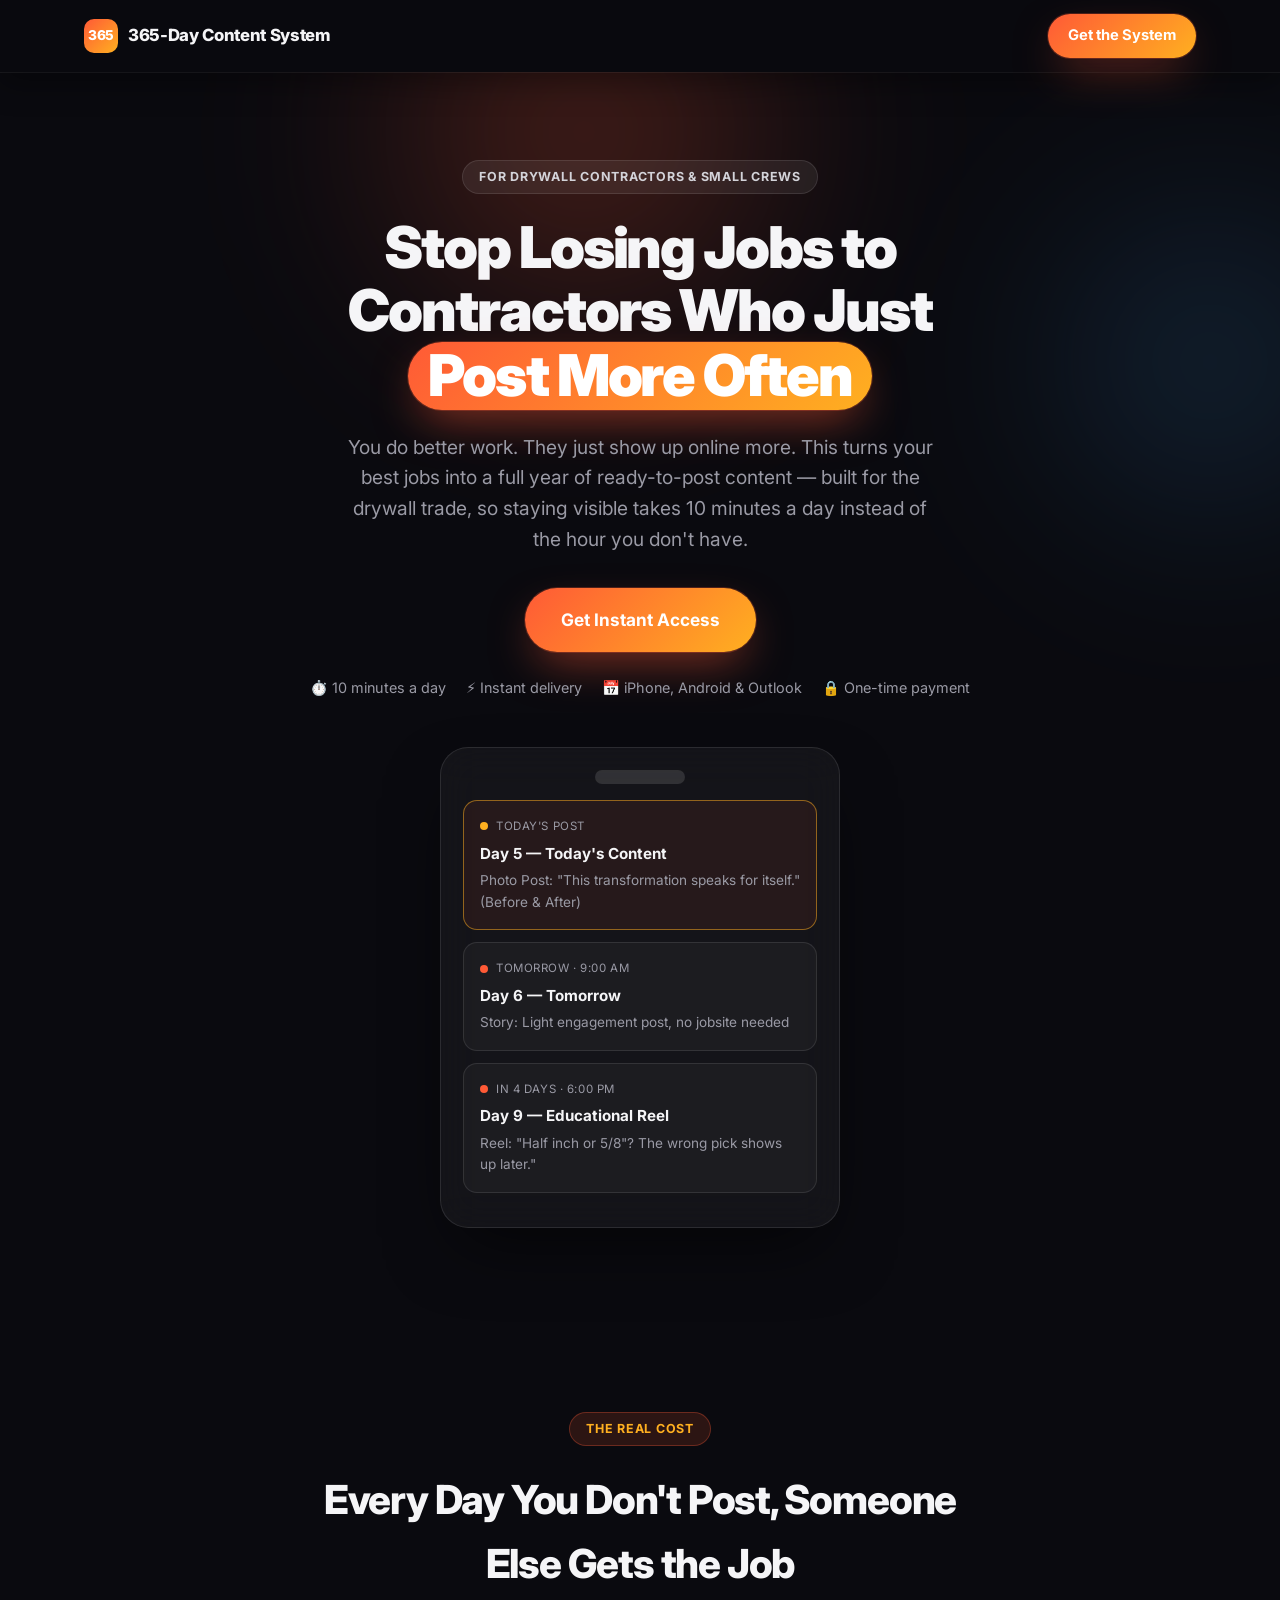
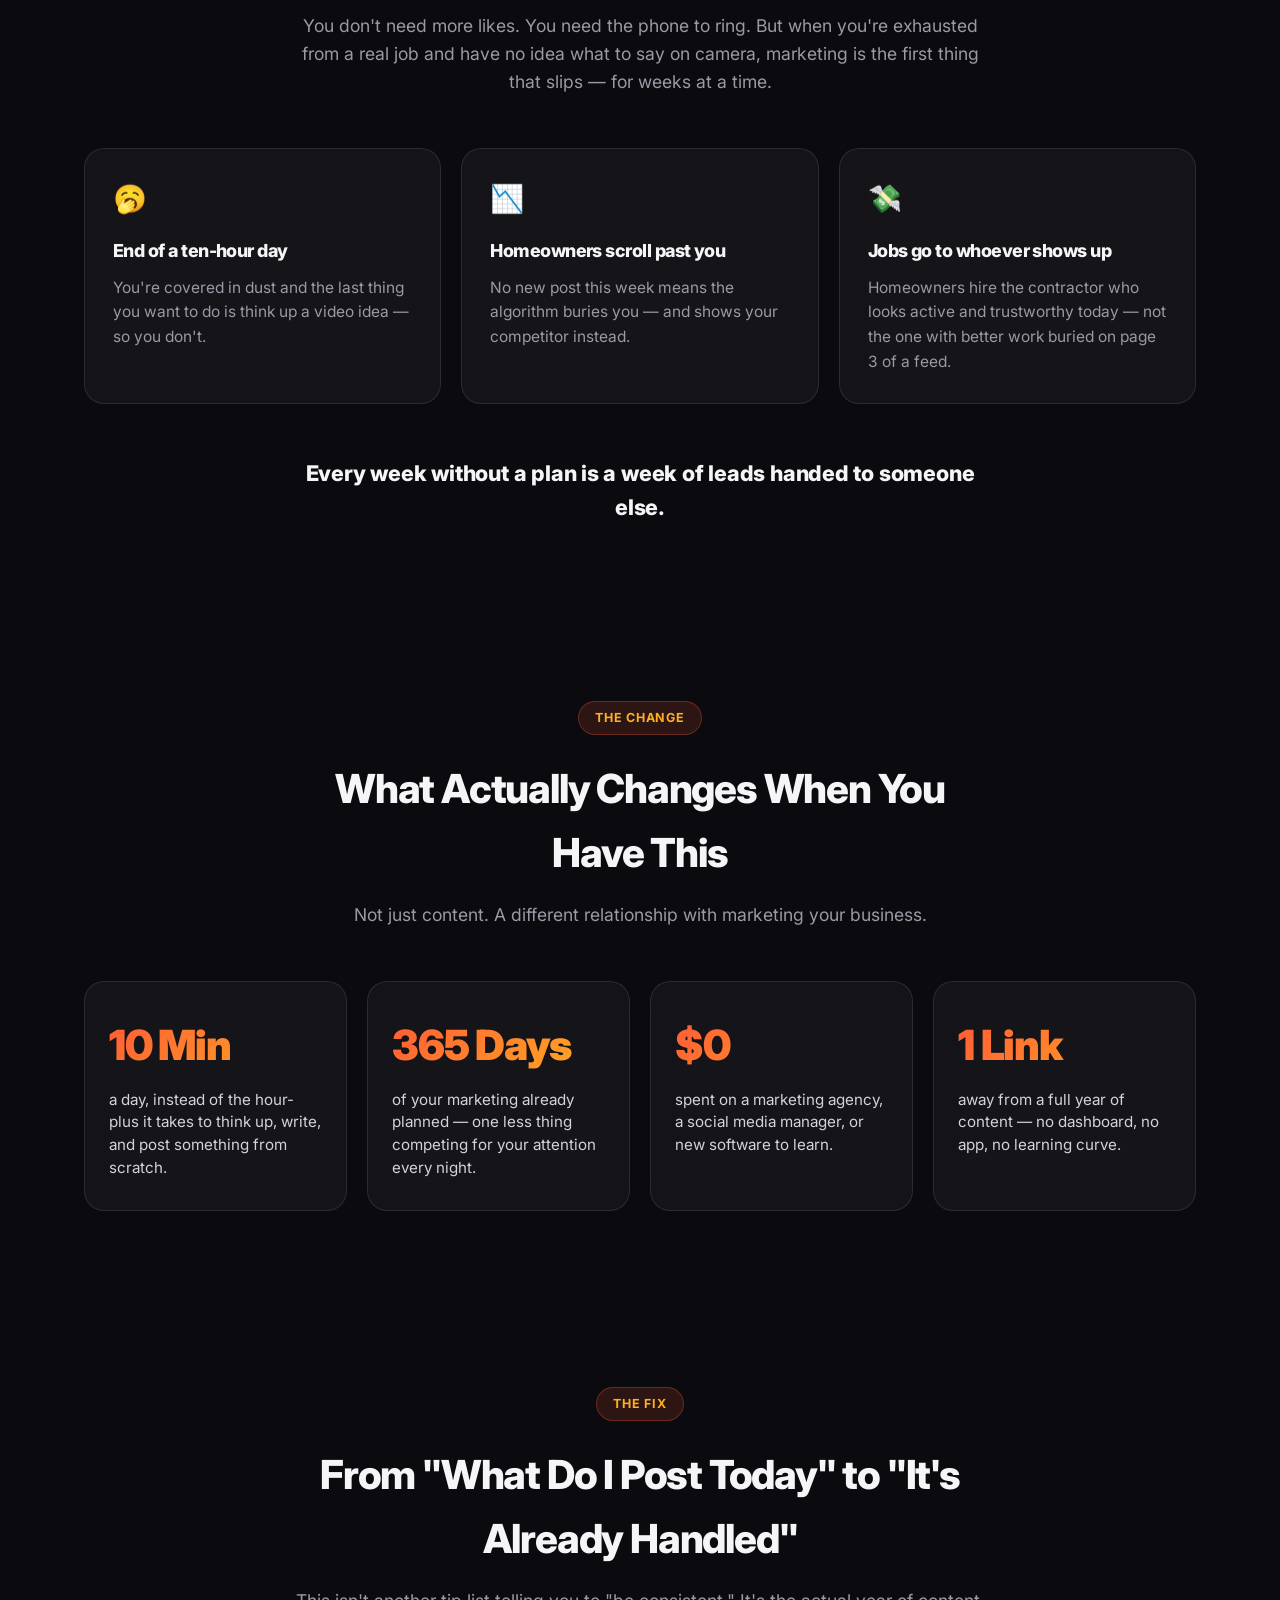
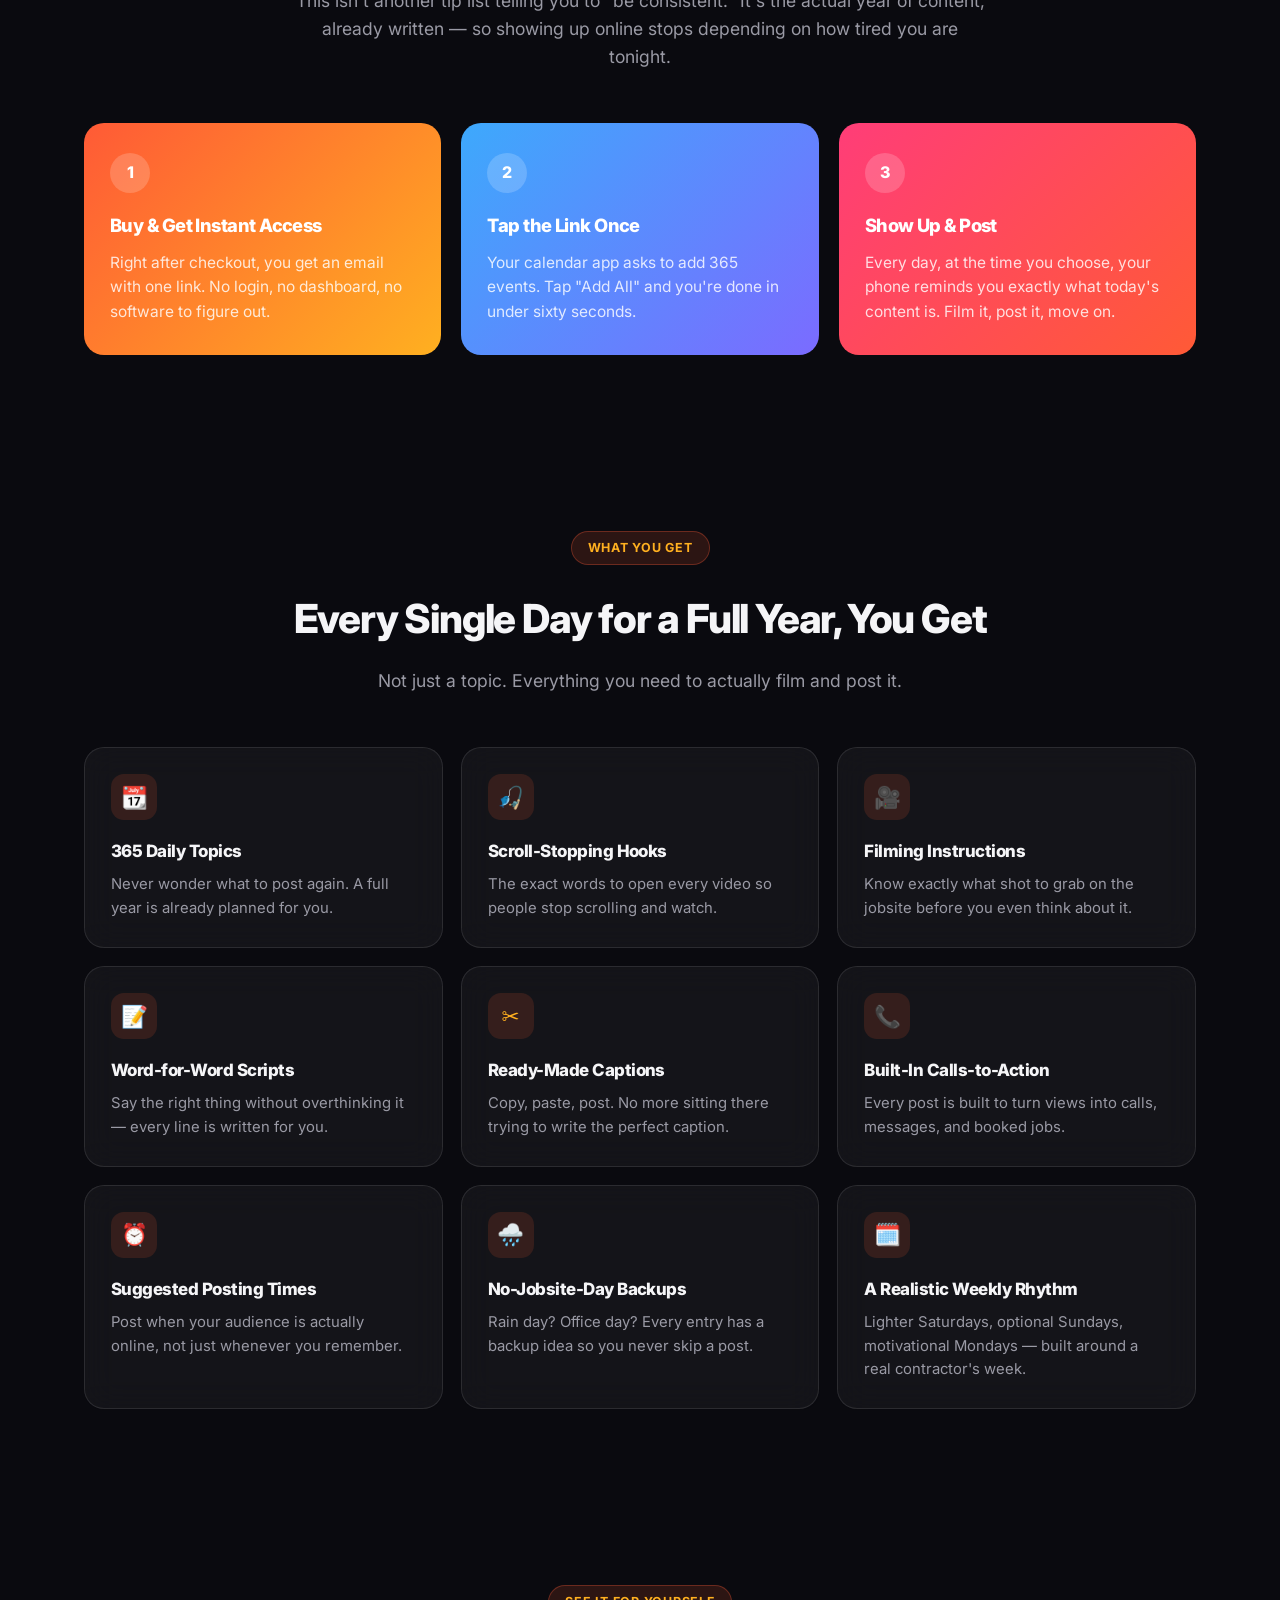
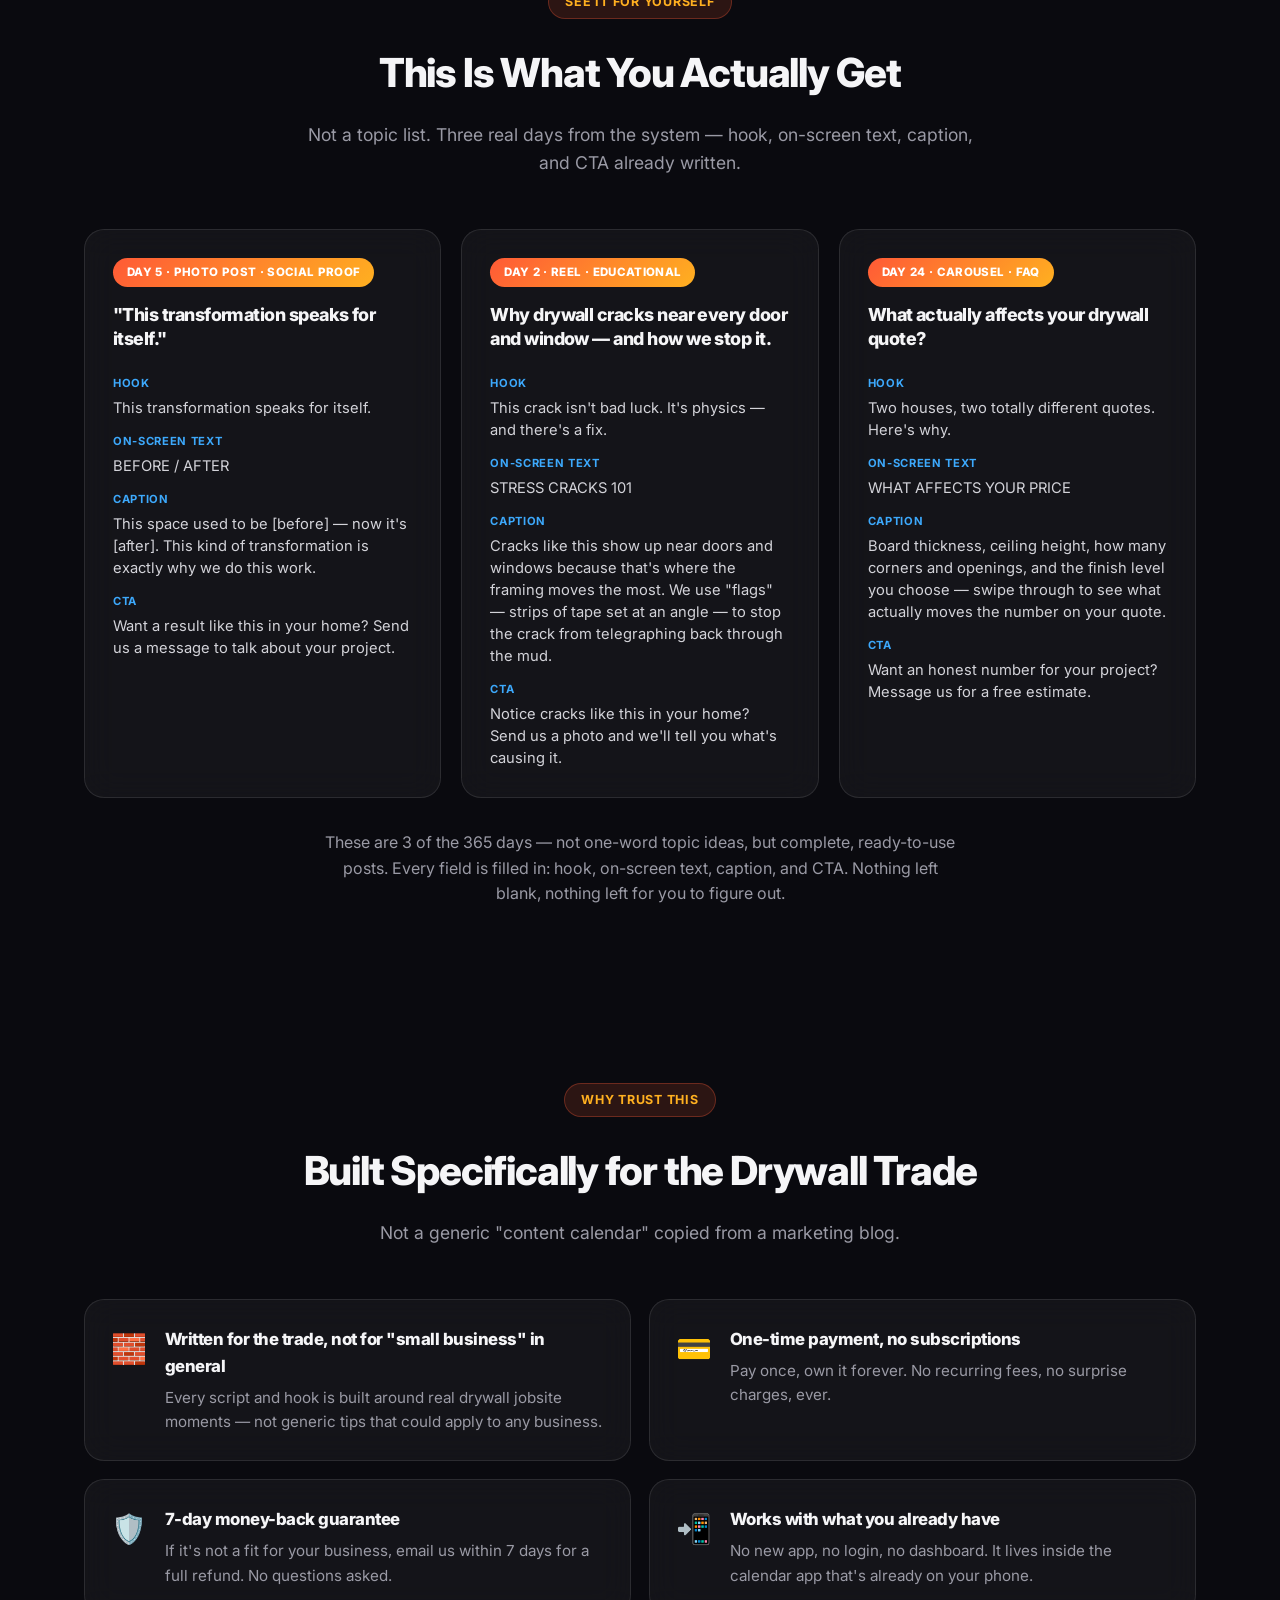
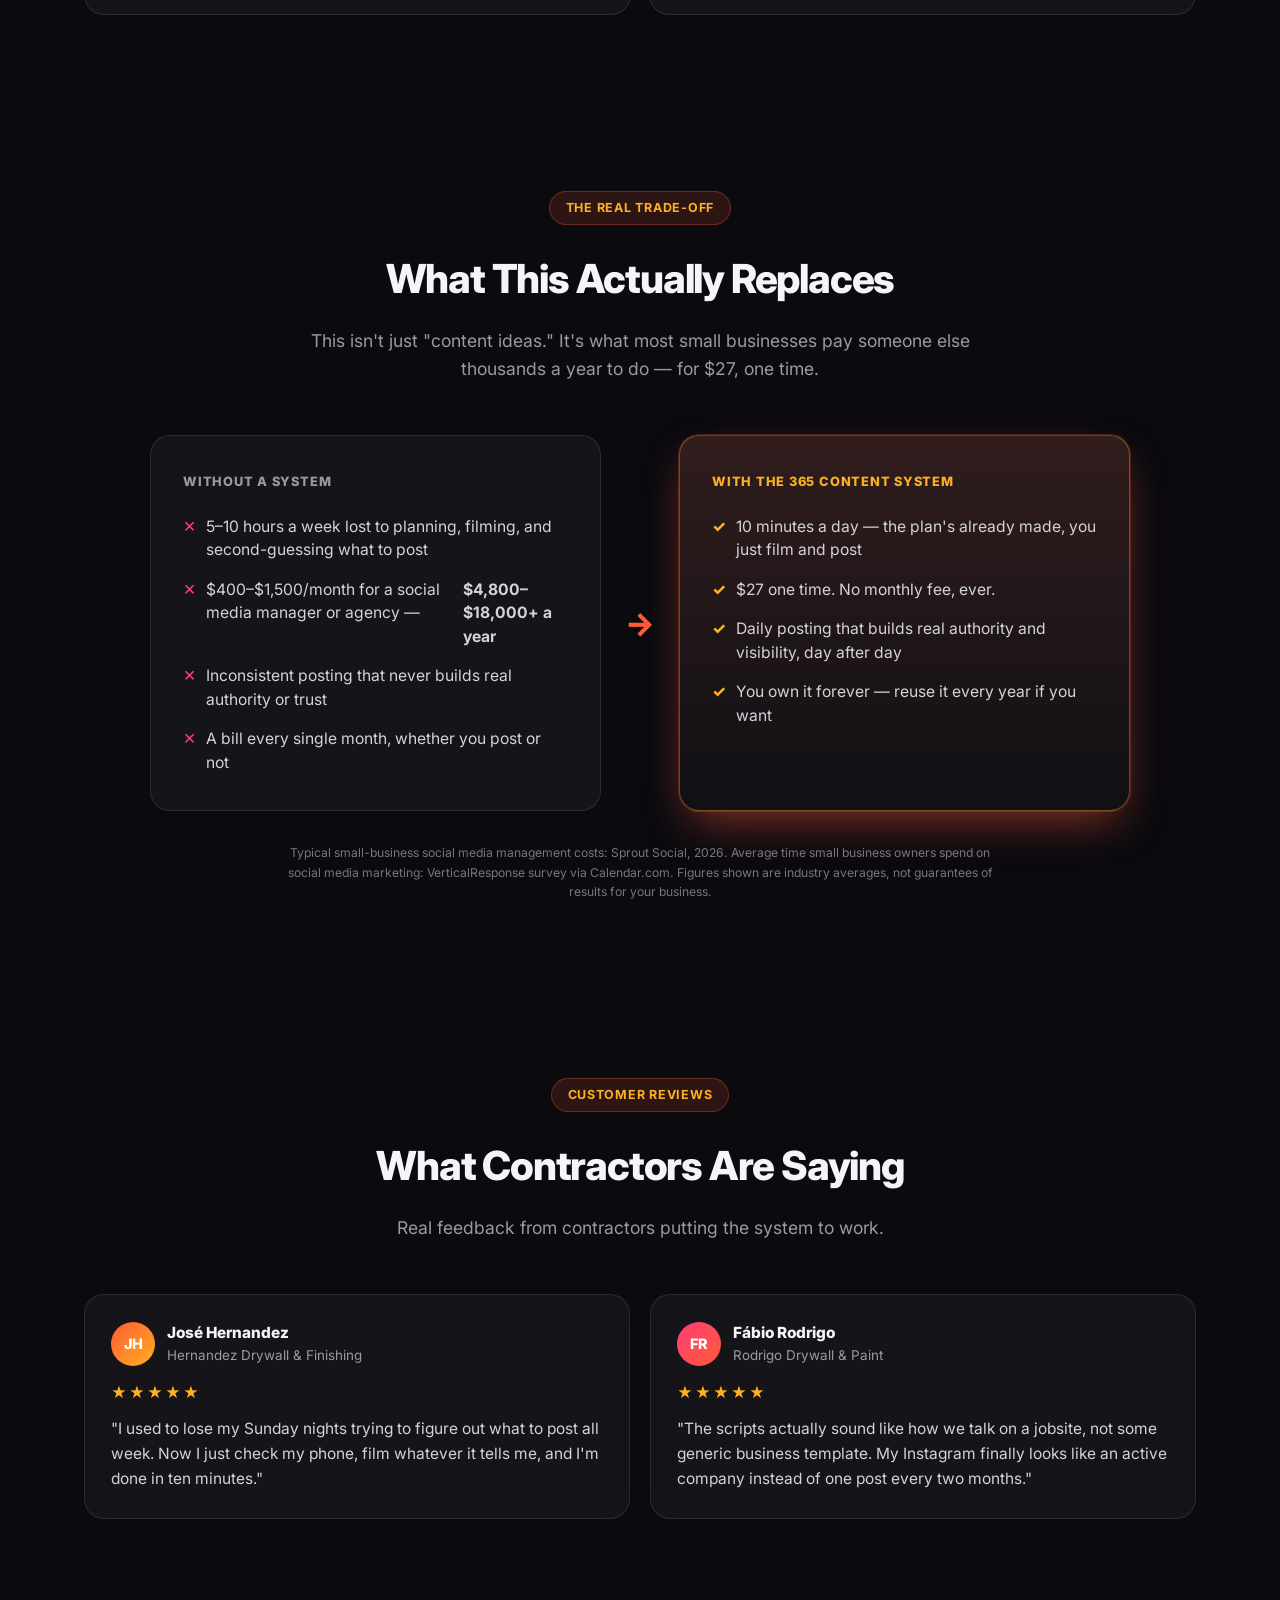
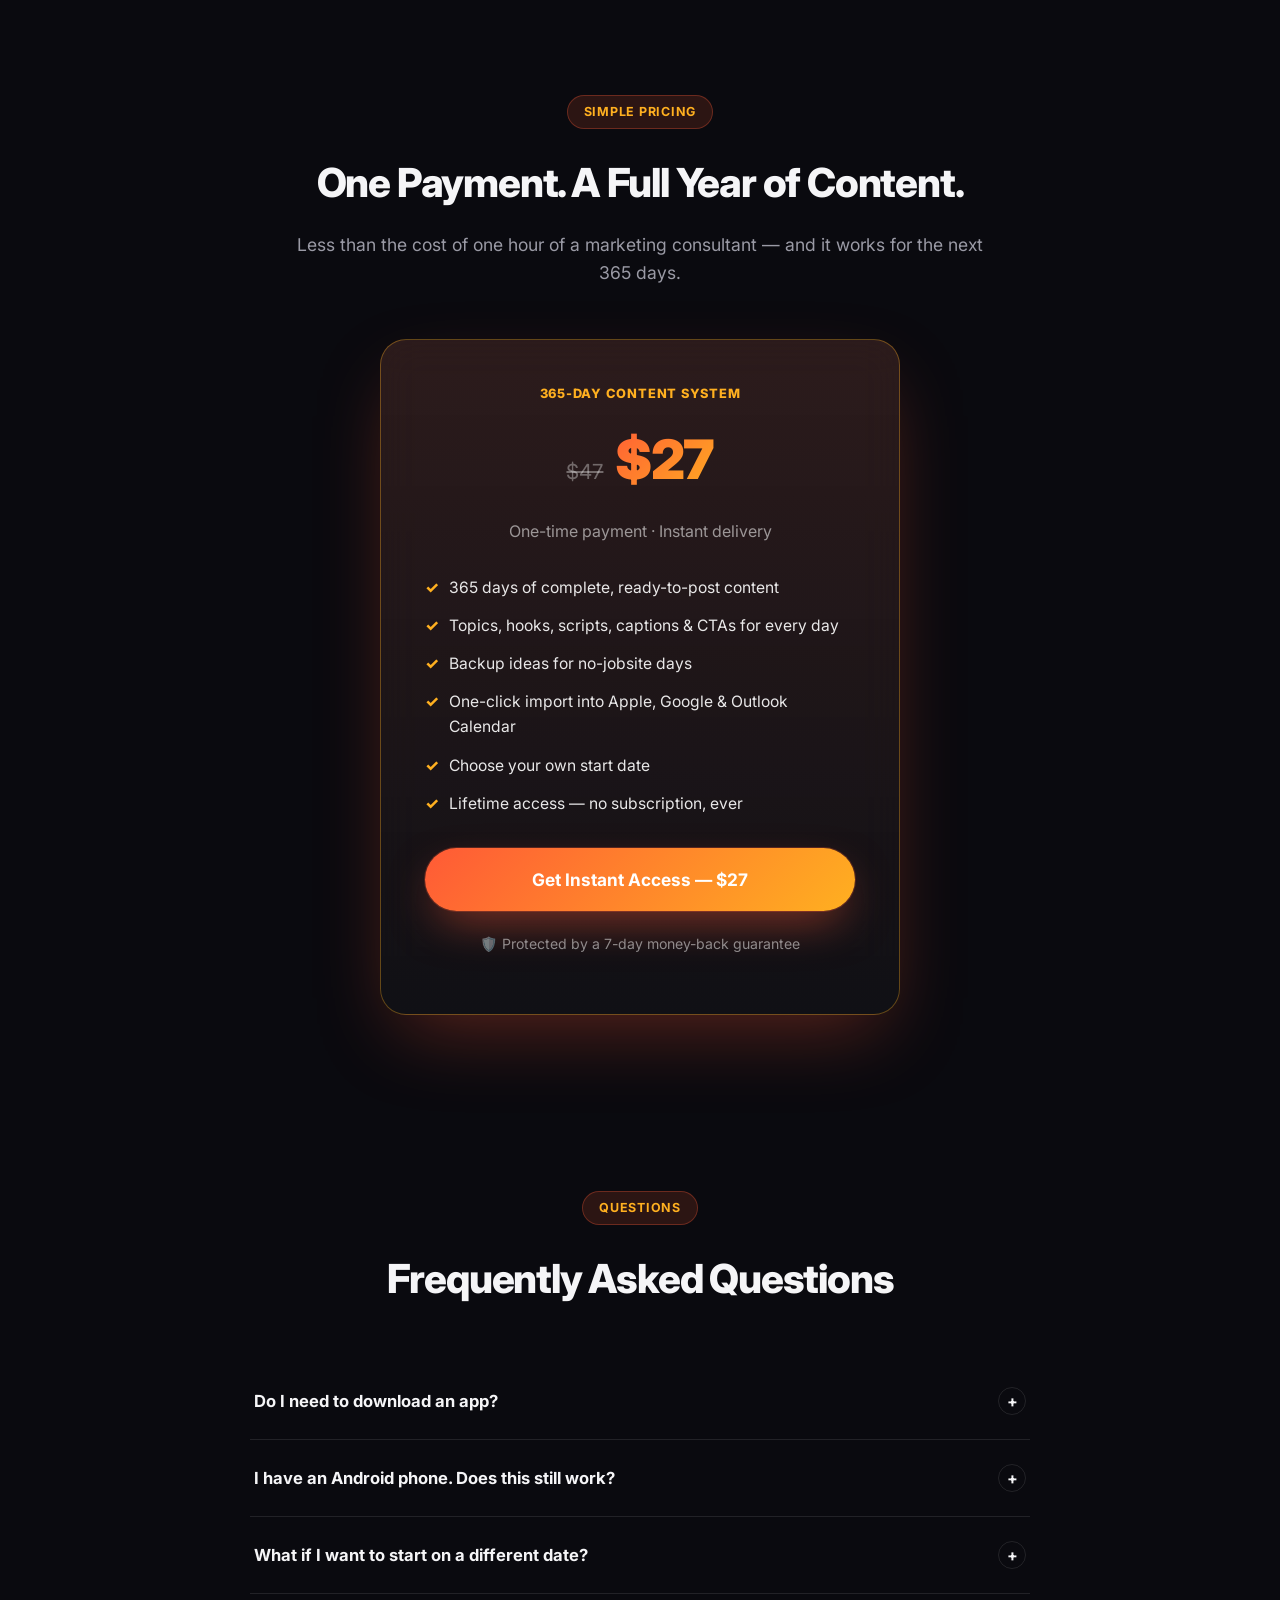
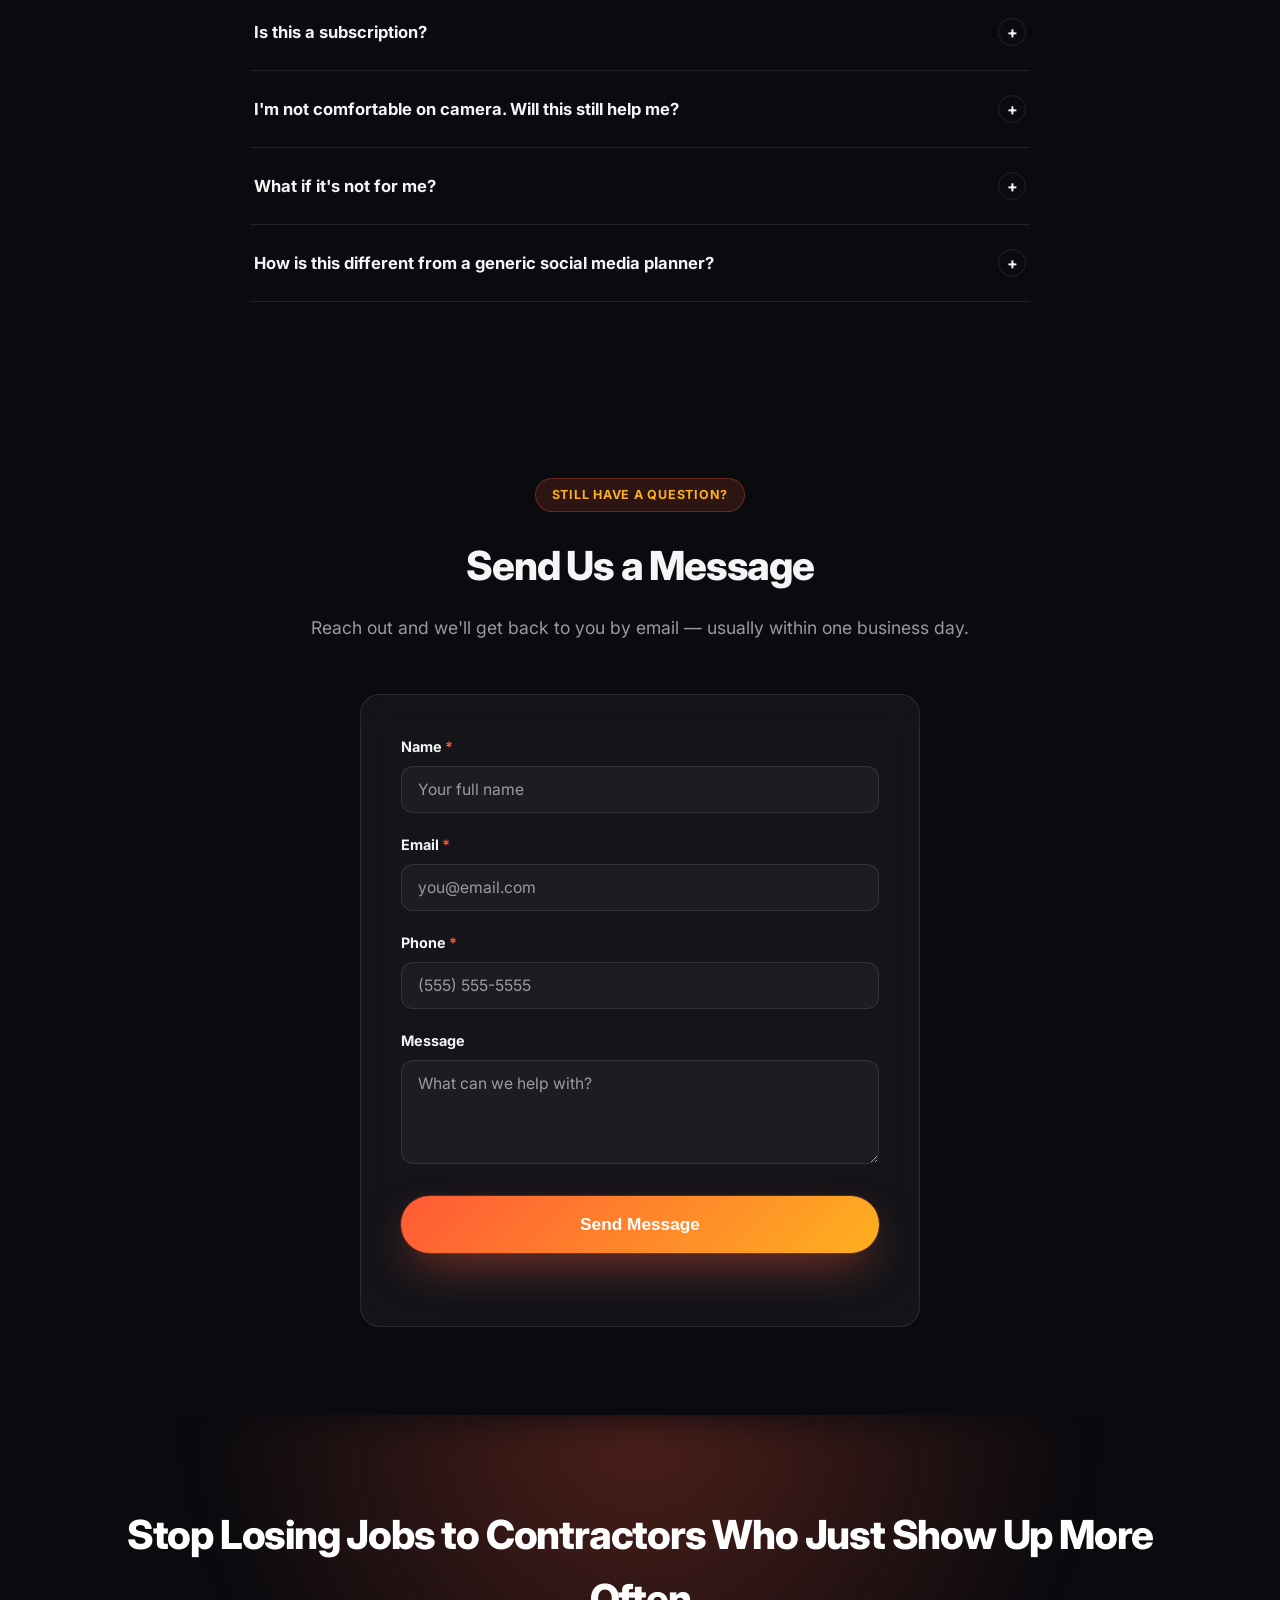
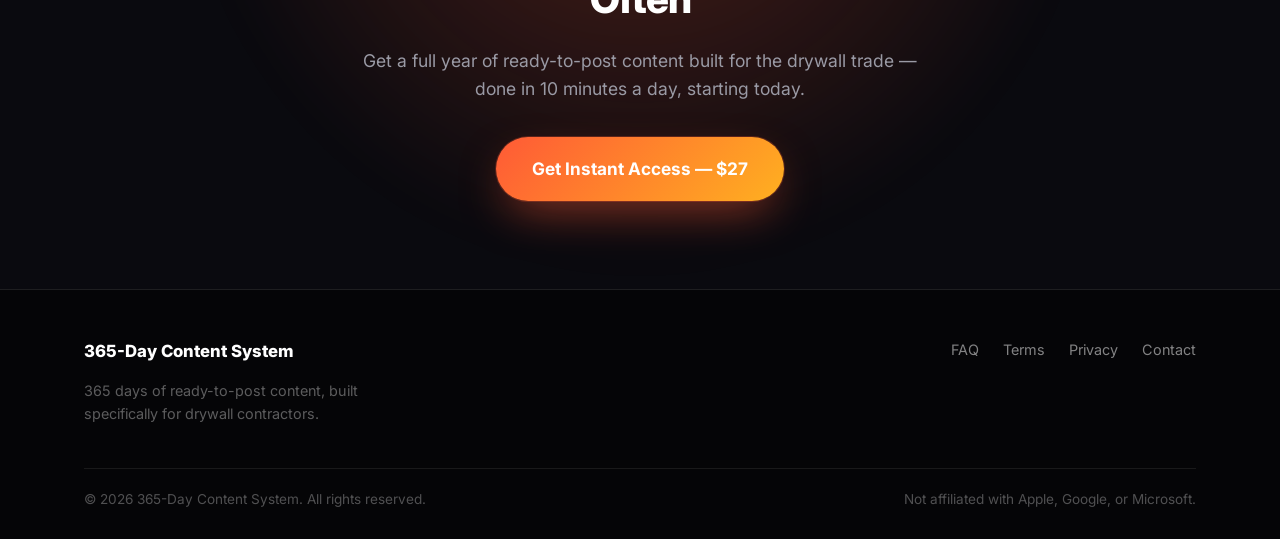
==== commit 094e77e3: "Add files via upload" ====
--- a/index.html
+++ b/index.html
@@ -448,6 +448,43 @@
     </div>
   </section>
 
+  <!-- THE TRANSFORMATION / REAL COST COMPARISON -->
+  <section id="transformation" class="section-alt">
+    <div class="container">
+      <div class="section-head">
+        <span class="eyebrow">The Real Trade-Off</span>
+        <h2>What This Actually Replaces</h2>
+        <p>This isn't just "content ideas." It's what most small businesses pay someone else thousands a year to do — for $27, one time.</p>
+      </div>
+
+      <div class="compare-grid">
+        <div class="compare-card compare-without">
+          <div class="compare-label">Without a System</div>
+          <ul class="compare-list">
+            <li><span class="x">✕</span> 5–10 hours a week lost to planning, filming, and second-guessing what to post</li>
+            <li><span class="x">✕</span> $400–$1,500/month for a social media manager or agency — <strong>$4,800–$18,000+ a year</strong></li>
+            <li><span class="x">✕</span> Inconsistent posting that never builds real authority or trust</li>
+            <li><span class="x">✕</span> A bill every single month, whether you post or not</li>
+          </ul>
+        </div>
+
+        <div class="compare-arrow" aria-hidden="true">→</div>
+
+        <div class="compare-card compare-with">
+          <div class="compare-label">With the 365 Content System</div>
+          <ul class="compare-list">
+            <li><span class="check">✓</span> 10 minutes a day — the plan's already made, you just film and post</li>
+            <li><span class="check">✓</span> $27 one time. No monthly fee, ever.</li>
+            <li><span class="check">✓</span> Daily posting that builds real authority and visibility, day after day</li>
+            <li><span class="check">✓</span> You own it forever — reuse it every year if you want</li>
+          </ul>
+        </div>
+      </div>
+
+      <p class="compare-source">Typical small-business social media management costs: Sprout Social, 2026. Average time small business owners spend on social media marketing: VerticalResponse survey via Calendar.com. Figures shown are industry averages, not guarantees of results for your business.</p>
+    </div>
+  </section>
+
   <!--
     SOCIAL PROOF — DEMO CONTENT, NOT REAL.
     "José Hernandez" and "Fábio Rodrigo" are fictional placeholders requested
@@ -514,7 +551,7 @@
           <li><span class="check">✓</span> Choose your own start date</li>
           <li><span class="check">✓</span> Lifetime access — no subscription, ever</li>
         </ul>
-        <a href="#" id="checkout-link" class="btn btn-primary btn-lg btn-block" data-checkout-url="REPLACE_WITH_LEMON_SQUEEZY_CHECKOUT_URL">Get Instant Access — $27</a>
+        <a href="#" id="checkout-link" class="btn btn-primary btn-lg btn-block" data-checkout-url="https://365content.lemonsqueezy.com/checkout/buy/42d23cc1-6932-4f16-9c91-23924b47ce0c">Get Instant Access — $27</a>
         <p class="guarantee-note">🛡️ Protected by a 7-day money-back guarantee</p>
       </div>
     </div>
@@ -603,6 +640,53 @@
     </div>
   </section>
 
+  <!-- CONTACT FORM -->
+  <!--
+    Powered by Web3Forms (free, no backend needed).
+    1. Go to https://web3forms.com, enter your email, and copy the Access Key it gives you.
+    2. Paste it below in place of YOUR_WEB3FORMS_ACCESS_KEY.
+    That's it — submissions arrive directly in your inbox.
+  -->
+  <section id="contact">
+    <div class="container">
+      <div class="section-head">
+        <span class="eyebrow">Still Have a Question?</span>
+        <h2>Send Us a Message</h2>
+        <p>Reach out and we'll get back to you by email — usually within one business day.</p>
+      </div>
+
+      <form id="contact-form" class="contact-form" action="https://api.web3forms.com/submit" method="POST">
+        <input type="hidden" name="access_key" value="YOUR_WEB3FORMS_ACCESS_KEY">
+        <input type="hidden" name="subject" value="New message from the Drywall365 website">
+        <input type="hidden" name="from_name" value="Drywall365 Website">
+        <input type="checkbox" name="botcheck" class="visually-hidden" tabindex="-1" autocomplete="off">
+
+        <div class="form-row">
+          <label for="contact-name">Name <span class="req">*</span></label>
+          <input type="text" id="contact-name" name="name" placeholder="Your full name" required>
+        </div>
+
+        <div class="form-row">
+          <label for="contact-email">Email <span class="req">*</span></label>
+          <input type="email" id="contact-email" name="email" placeholder="you@email.com" required>
+        </div>
+
+        <div class="form-row">
+          <label for="contact-phone">Phone <span class="req">*</span></label>
+          <input type="tel" id="contact-phone" name="phone" placeholder="(555) 555-5555" required>
+        </div>
+
+        <div class="form-row">
+          <label for="contact-message">Message</label>
+          <textarea id="contact-message" name="message" rows="4" placeholder="What can we help with?"></textarea>
+        </div>
+
+        <button type="submit" class="btn btn-primary btn-lg btn-block">Send Message</button>
+        <p class="form-status" aria-live="polite"></p>
+      </form>
+    </div>
+  </section>
+
   <!-- FINAL CTA -->
   <section class="final-cta">
     <div class="container">
--- a/css/styles.css
+++ b/css/styles.css
@@ -665,6 +665,99 @@
   font-size: 0.95rem;
 }
 
+/* ---------- Transformation — before/after cost & time comparison ---------- */
+.compare-grid {
+  display: grid;
+  grid-template-columns: 1fr auto 1fr;
+  gap: 24px;
+  align-items: stretch;
+  max-width: 980px;
+  margin: 0 auto;
+}
+
+.compare-card {
+  border-radius: var(--radius);
+  padding: 36px 32px;
+}
+
+.compare-without {
+  background: var(--glass-bg);
+  border: 1px solid var(--color-gray-300);
+}
+
+.compare-with {
+  background: linear-gradient(180deg, rgba(255, 90, 54, 0.12), rgba(10, 10, 15, 0.4)), var(--glass-bg);
+  border: 1px solid rgba(255, 176, 32, 0.35);
+  box-shadow: var(--glow);
+}
+
+.compare-label {
+  font-weight: 800;
+  text-transform: uppercase;
+  font-size: 0.8rem;
+  letter-spacing: 0.06em;
+  margin-bottom: 22px;
+}
+
+.compare-without .compare-label {
+  color: var(--color-gray-500);
+}
+
+.compare-with .compare-label {
+  color: var(--color-amber);
+}
+
+.compare-list {
+  list-style: none;
+  padding: 0;
+  margin: 0;
+}
+
+.compare-list li {
+  display: flex;
+  gap: 10px;
+  align-items: flex-start;
+  margin-bottom: 16px;
+  font-size: 0.98rem;
+  line-height: 1.5;
+  color: var(--color-gray-700);
+}
+
+.compare-list li:last-child {
+  margin-bottom: 0;
+}
+
+.compare-list .x {
+  color: var(--color-coral);
+  font-weight: 800;
+  flex-shrink: 0;
+}
+
+.compare-list .check {
+  color: var(--color-amber);
+  font-weight: 800;
+  flex-shrink: 0;
+}
+
+.compare-arrow {
+  display: flex;
+  align-items: center;
+  justify-content: center;
+  font-size: 2rem;
+  font-weight: 800;
+  color: var(--color-orange);
+}
+
+.compare-source {
+  text-align: center;
+  font-size: 0.76rem;
+  line-height: 1.6;
+  color: var(--color-gray-500);
+  opacity: 0.75;
+  max-width: 720px;
+  margin: 32px auto 0;
+}
+
 /* ---------- Testimonials — glass review cards (content untouched) ---------- */
 .testimonial-grid {
   display: grid;
@@ -875,6 +968,83 @@
   padding-right: 40px;
 }
 
+/* ---------- Contact form ---------- */
+.contact-form {
+  max-width: 560px;
+  margin: 0 auto;
+  background: var(--glass-bg);
+  border: 1px solid var(--color-gray-300);
+  border-radius: var(--radius);
+  padding: 40px;
+  backdrop-filter: blur(16px);
+}
+
+.form-row {
+  margin-bottom: 20px;
+}
+
+.form-row label {
+  display: block;
+  font-size: 0.9rem;
+  font-weight: 700;
+  color: var(--color-text);
+  margin-bottom: 8px;
+}
+
+.form-row .req {
+  color: var(--color-orange);
+}
+
+.form-row input,
+.form-row textarea {
+  width: 100%;
+  background: rgba(255, 255, 255, 0.04);
+  border: 1px solid var(--color-gray-300);
+  border-radius: 12px;
+  padding: 13px 16px;
+  font-family: inherit;
+  font-size: 0.98rem;
+  color: var(--color-text);
+  transition: border-color 0.18s ease, background 0.18s ease;
+}
+
+.form-row input::placeholder,
+.form-row textarea::placeholder {
+  color: var(--color-gray-500);
+}
+
+.form-row input:focus,
+.form-row textarea:focus {
+  outline: none;
+  border-color: var(--color-orange);
+  background: rgba(255, 255, 255, 0.07);
+}
+
+.form-row textarea {
+  resize: vertical;
+  min-height: 100px;
+}
+
+.contact-form .btn-block {
+  width: 100%;
+  margin-top: 4px;
+}
+
+.form-status {
+  margin: 16px 0 0;
+  text-align: center;
+  font-size: 0.9rem;
+  min-height: 1.2em;
+}
+
+.form-status.success {
+  color: var(--color-amber);
+}
+
+.form-status.error {
+  color: var(--color-coral);
+}
+
 /* ---------- Final CTA — glowing panel ---------- */
 .final-cta {
   text-align: center;
@@ -979,6 +1149,15 @@
   .stat-grid {
     grid-template-columns: repeat(2, 1fr);
   }
+
+  .compare-grid {
+    grid-template-columns: 1fr;
+  }
+
+  .compare-arrow {
+    transform: rotate(90deg);
+    padding: 4px 0;
+  }
 }
 
 @media (max-width: 600px) {
@@ -992,6 +1171,10 @@
 
   .pricing-card {
     padding: 30px 22px;
+  }
+
+  .contact-form {
+    padding: 26px 22px;
   }
 
   .stat-grid {
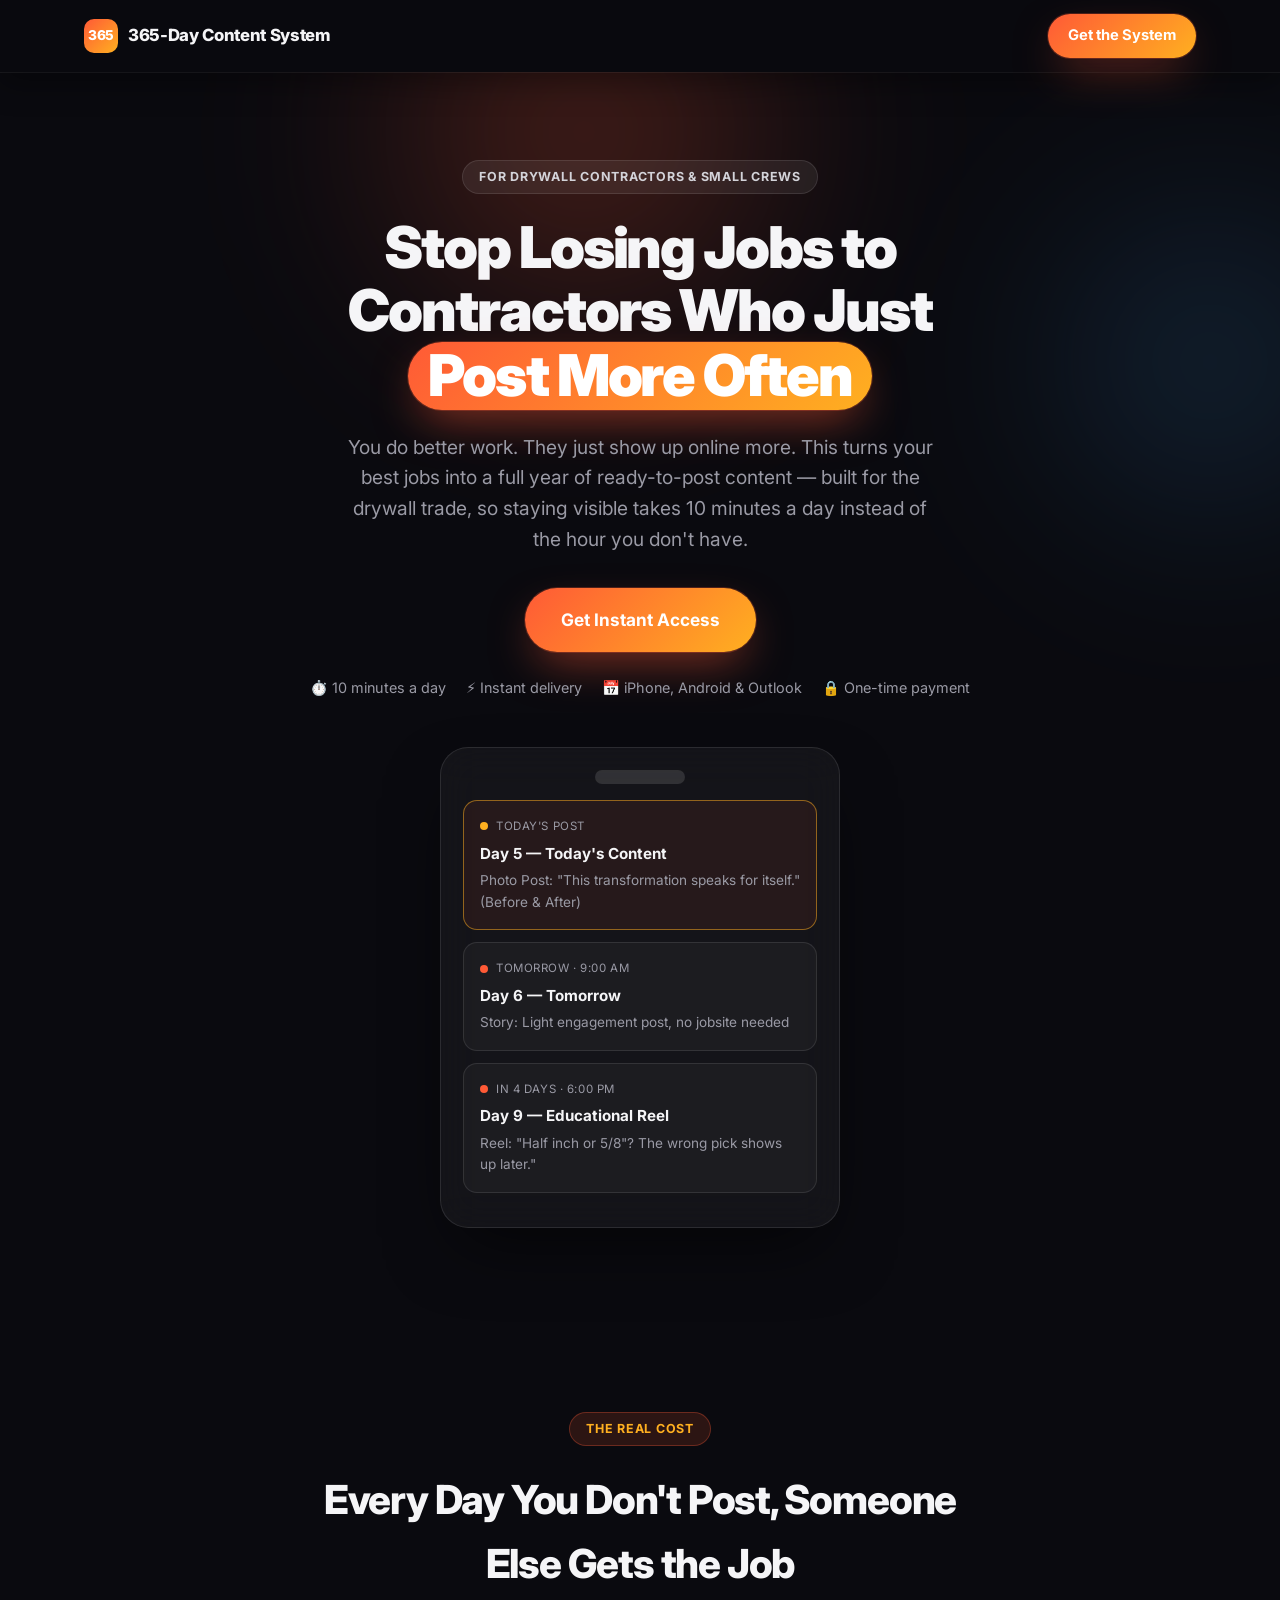
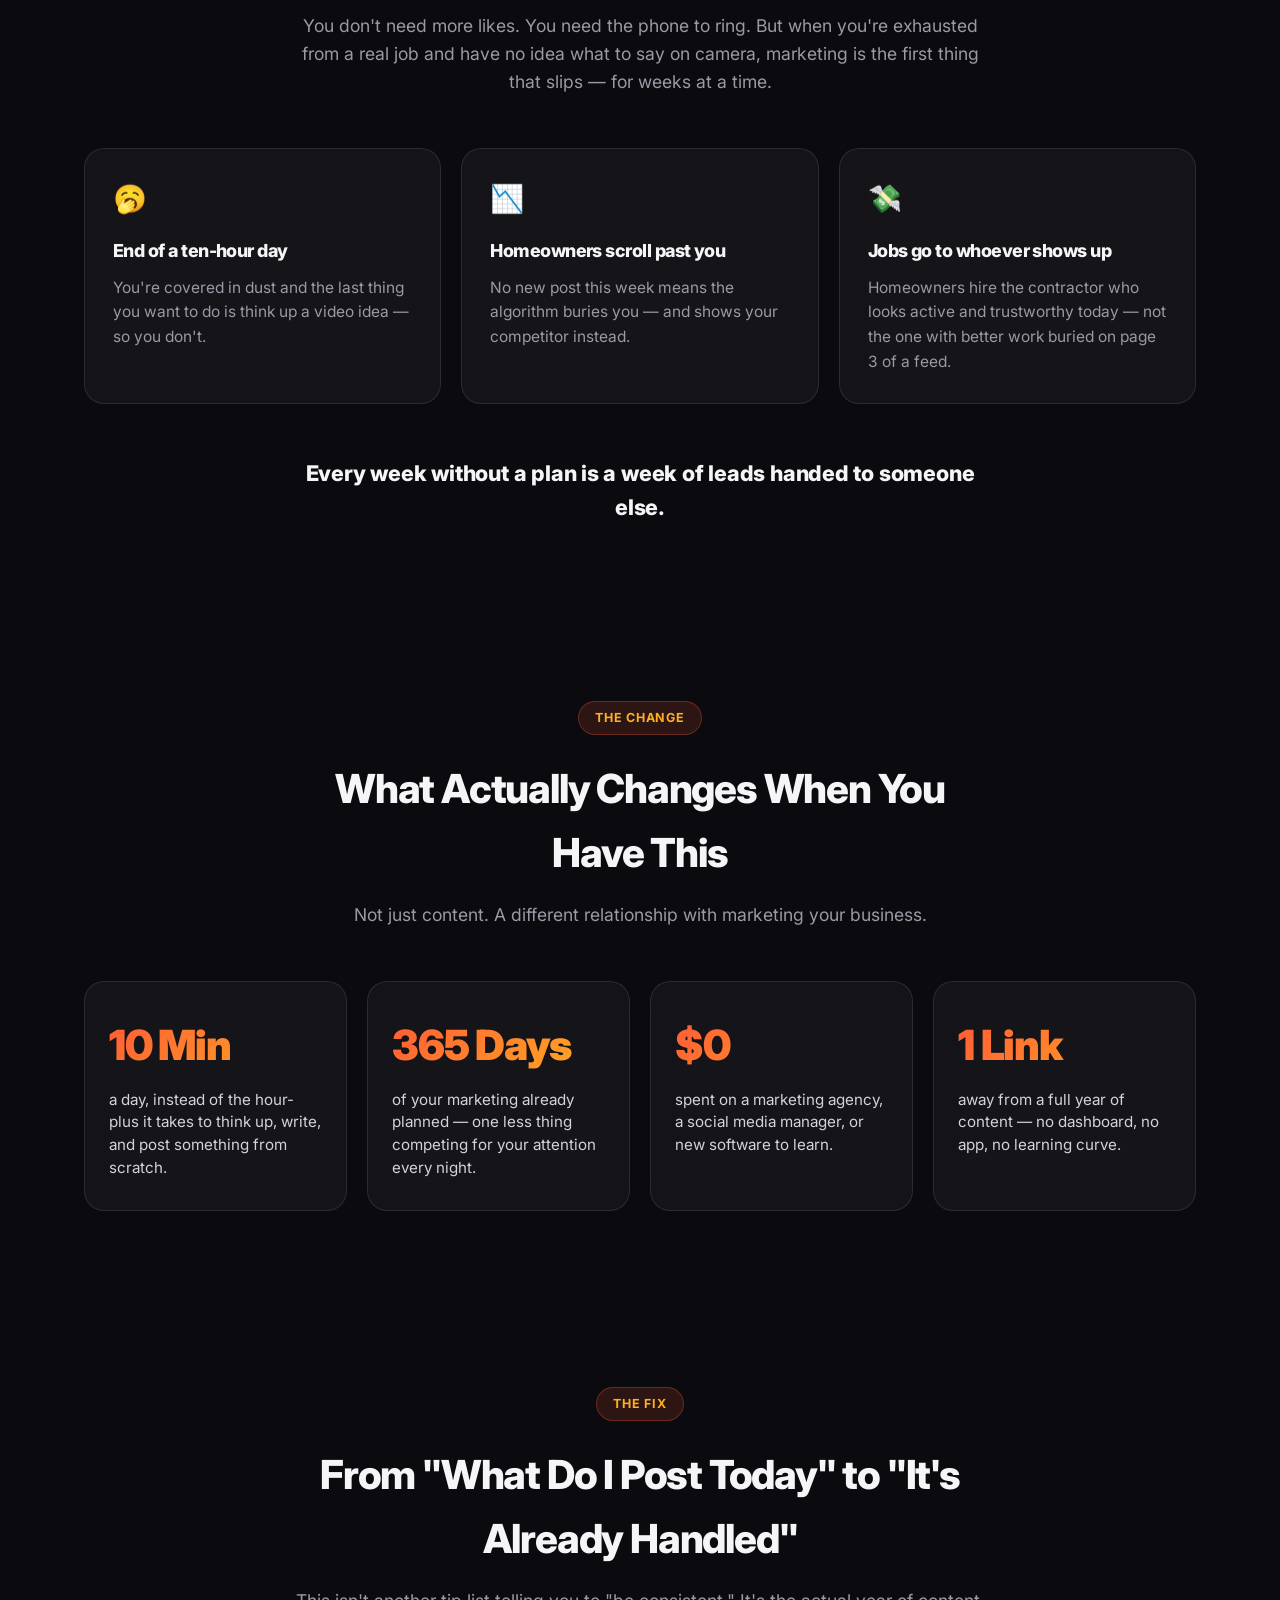
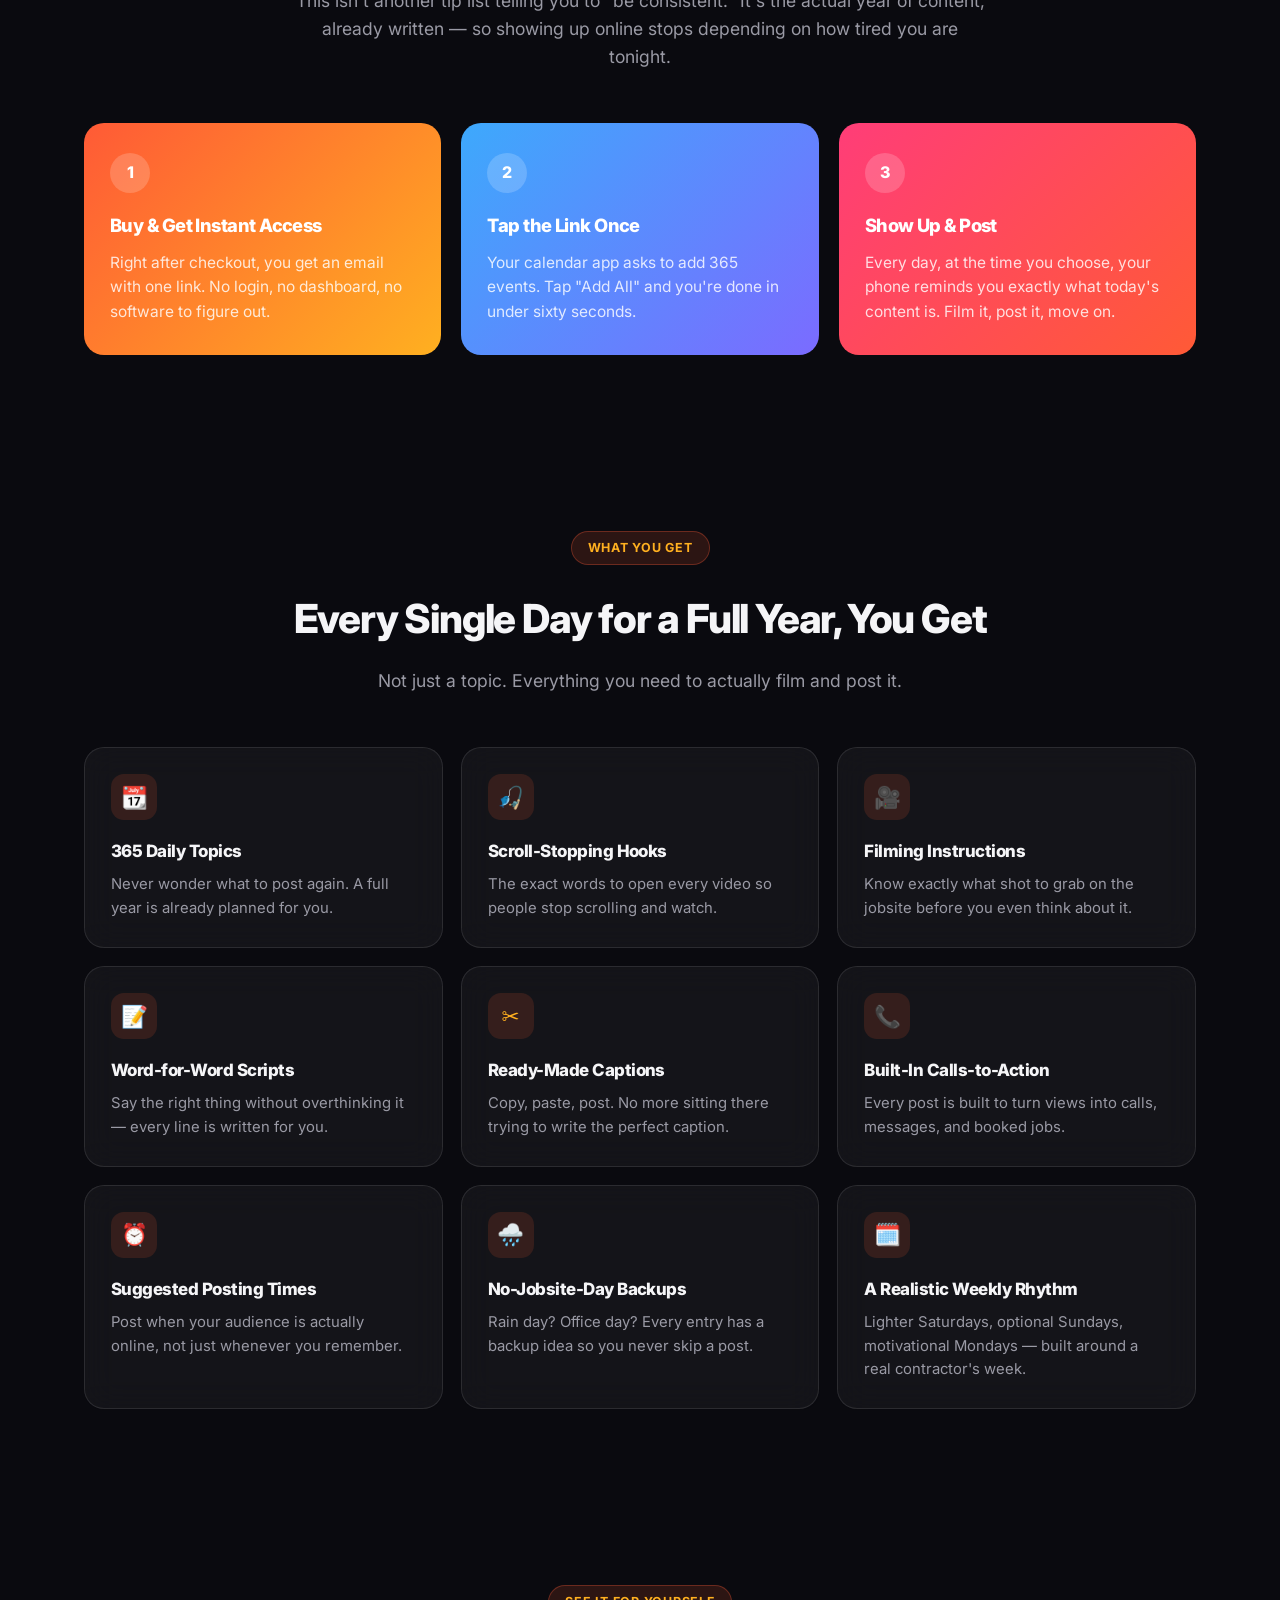
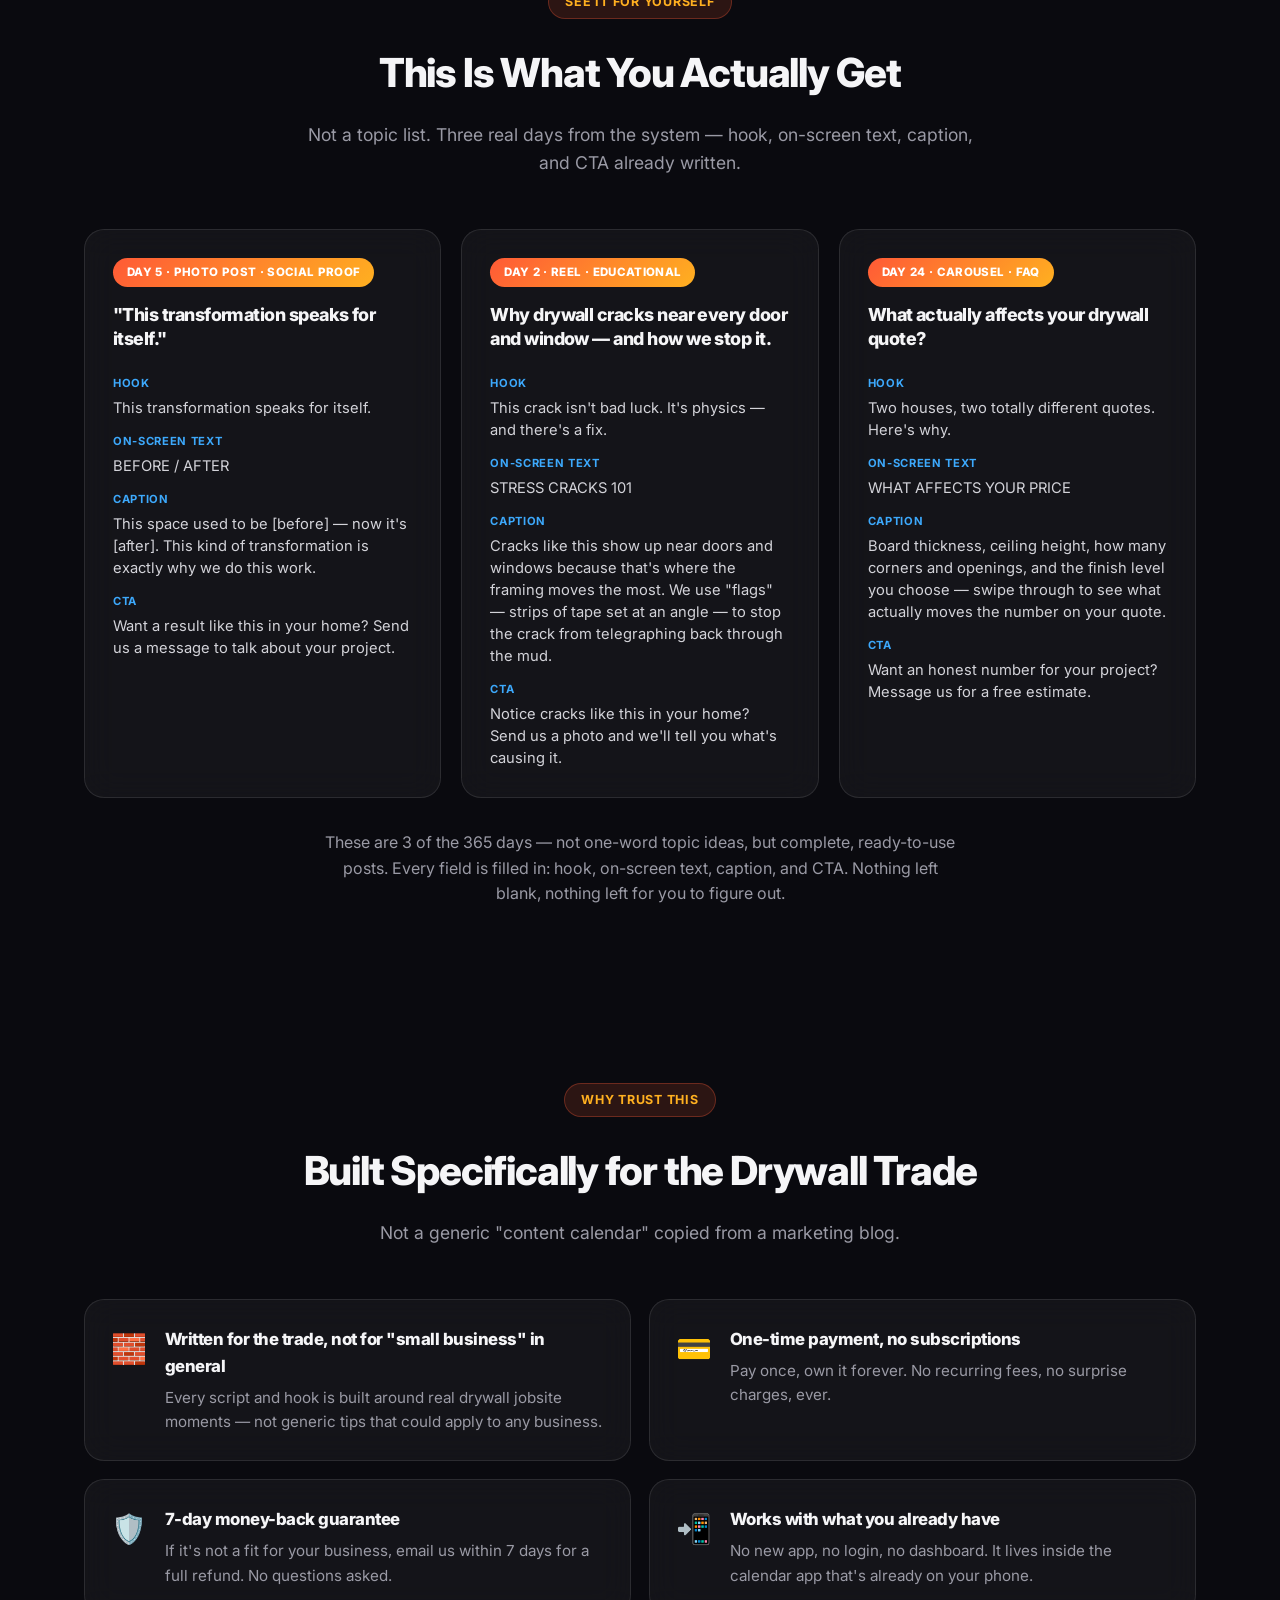
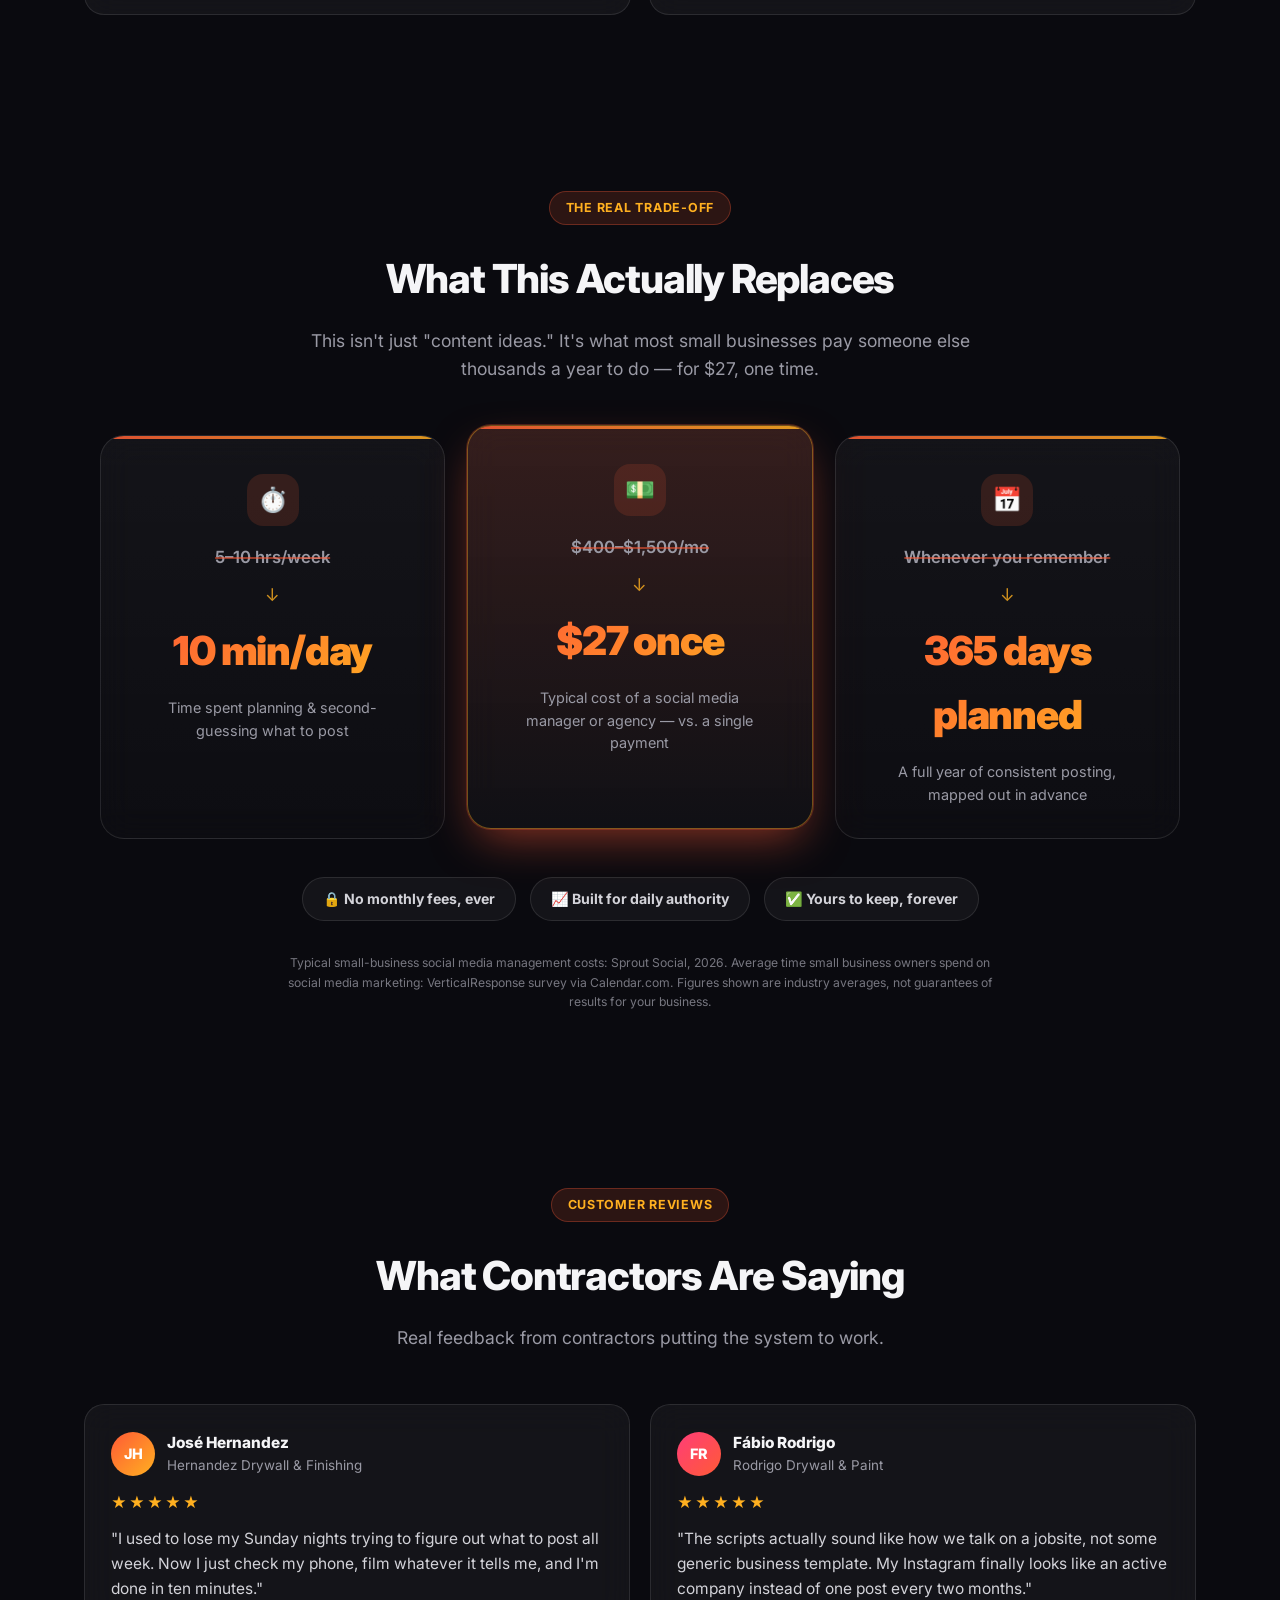
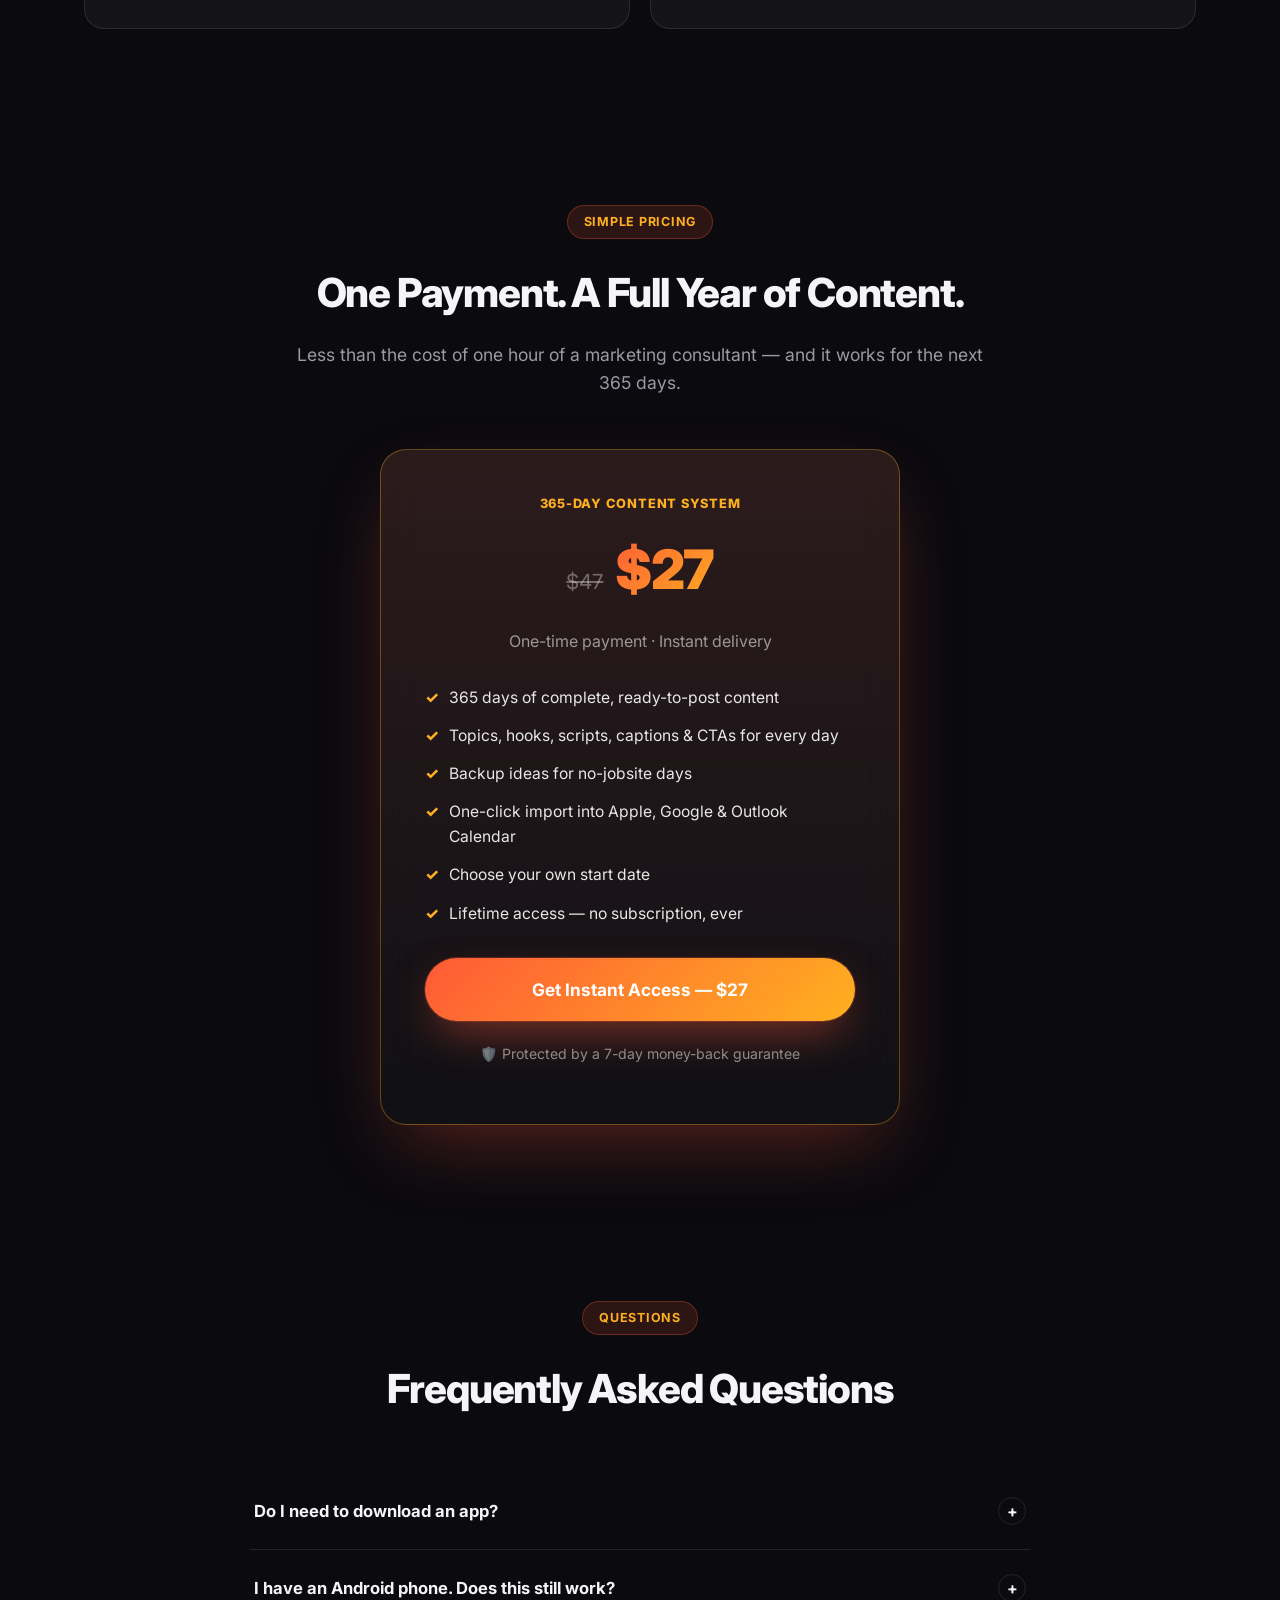
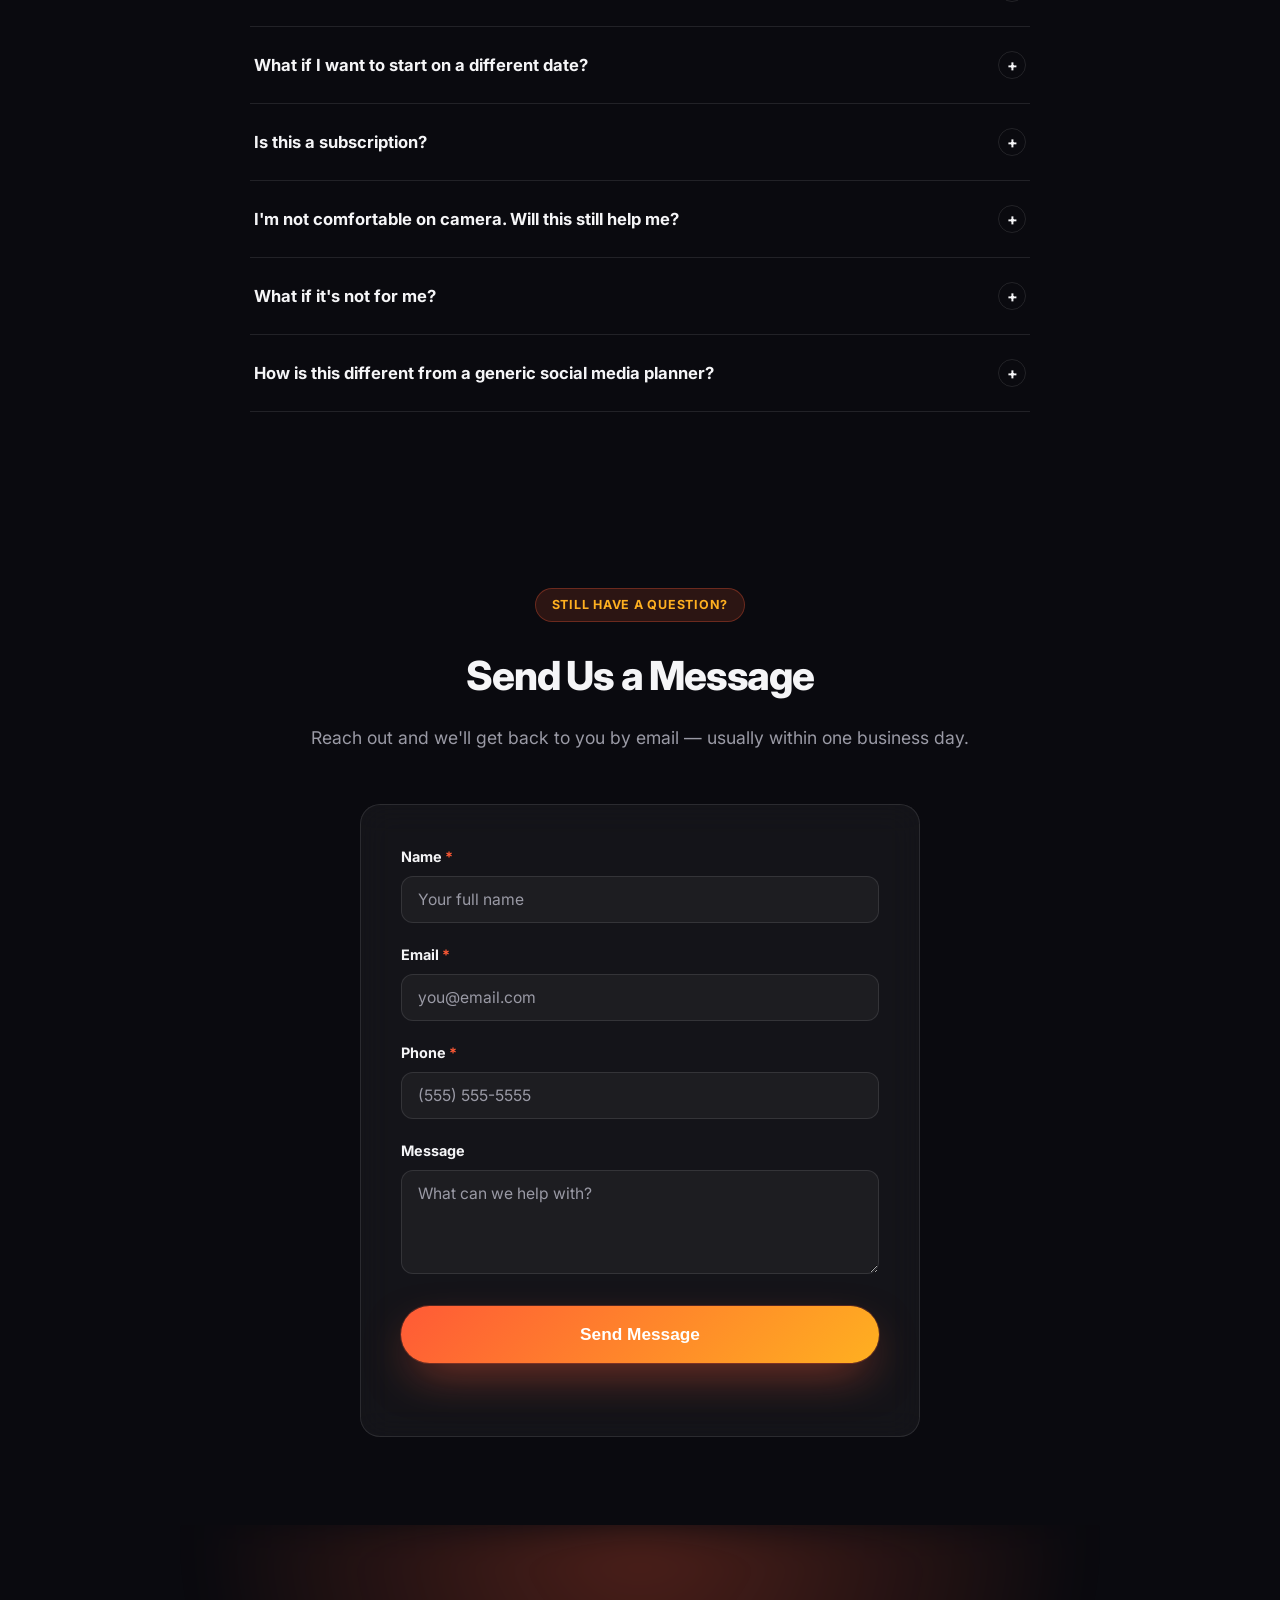
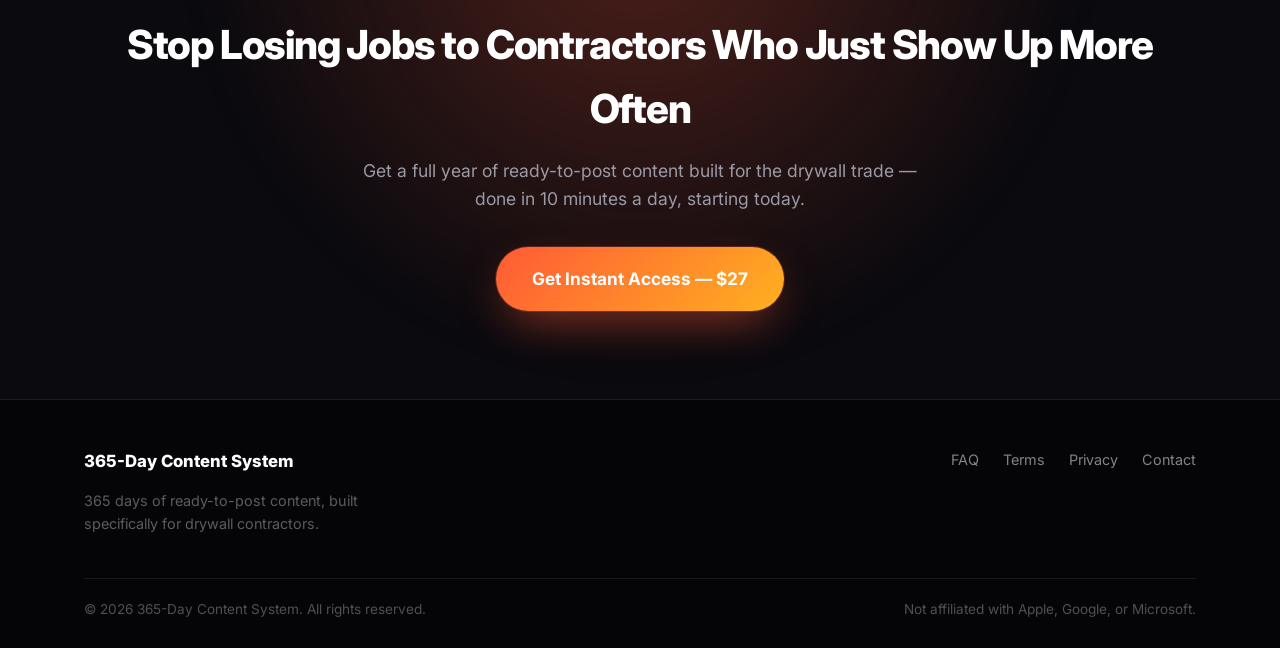
==== commit d58b83e3: "Add files via upload" ====
--- a/index.html
+++ b/index.html
@@ -457,28 +457,37 @@
         <p>This isn't just "content ideas." It's what most small businesses pay someone else thousands a year to do — for $27, one time.</p>
       </div>
 
-      <div class="compare-grid">
-        <div class="compare-card compare-without">
-          <div class="compare-label">Without a System</div>
-          <ul class="compare-list">
-            <li><span class="x">✕</span> 5–10 hours a week lost to planning, filming, and second-guessing what to post</li>
-            <li><span class="x">✕</span> $400–$1,500/month for a social media manager or agency — <strong>$4,800–$18,000+ a year</strong></li>
-            <li><span class="x">✕</span> Inconsistent posting that never builds real authority or trust</li>
-            <li><span class="x">✕</span> A bill every single month, whether you post or not</li>
-          </ul>
-        </div>
-
-        <div class="compare-arrow" aria-hidden="true">→</div>
-
-        <div class="compare-card compare-with">
-          <div class="compare-label">With the 365 Content System</div>
-          <ul class="compare-list">
-            <li><span class="check">✓</span> 10 minutes a day — the plan's already made, you just film and post</li>
-            <li><span class="check">✓</span> $27 one time. No monthly fee, ever.</li>
-            <li><span class="check">✓</span> Daily posting that builds real authority and visibility, day after day</li>
-            <li><span class="check">✓</span> You own it forever — reuse it every year if you want</li>
-          </ul>
-        </div>
+      <p class="flip-swipe-hint">← Swipe to see all 3 →</p>
+      <div class="flip-grid">
+        <div class="flip-tile">
+          <div class="flip-icon">⏱️</div>
+          <div class="flip-before">5–10 hrs/week</div>
+          <div class="flip-arrow">↓</div>
+          <div class="flip-after">10 min/day</div>
+          <div class="flip-caption">Time spent planning &amp; second-guessing what to post</div>
+        </div>
+
+        <div class="flip-tile flip-hero">
+          <div class="flip-icon">💵</div>
+          <div class="flip-before">$400–$1,500/mo</div>
+          <div class="flip-arrow">↓</div>
+          <div class="flip-after">$27 once</div>
+          <div class="flip-caption">Typical cost of a social media manager or agency — vs. a single payment</div>
+        </div>
+
+        <div class="flip-tile">
+          <div class="flip-icon">📅</div>
+          <div class="flip-before">Whenever you remember</div>
+          <div class="flip-arrow">↓</div>
+          <div class="flip-after">365 days planned</div>
+          <div class="flip-caption">A full year of consistent posting, mapped out in advance</div>
+        </div>
+      </div>
+
+      <div class="flip-pills">
+        <span class="pill">🔒 No monthly fees, ever</span>
+        <span class="pill">📈 Built for daily authority</span>
+        <span class="pill">✅ Yours to keep, forever</span>
       </div>
 
       <p class="compare-source">Typical small-business social media management costs: Sprout Social, 2026. Average time small business owners spend on social media marketing: VerticalResponse survey via Calendar.com. Figures shown are industry averages, not guarantees of results for your business.</p>
@@ -656,7 +665,7 @@
       </div>
 
       <form id="contact-form" class="contact-form" action="https://api.web3forms.com/submit" method="POST">
-        <input type="hidden" name="access_key" value="YOUR_WEB3FORMS_ACCESS_KEY">
+        <input type="hidden" name="access_key" value="27d1295d-226c-419b-8de9-5213db058455">
         <input type="hidden" name="subject" value="New message from the Drywall365 website">
         <input type="hidden" name="from_name" value="Drywall365 Website">
         <input type="checkbox" name="botcheck" class="visually-hidden" tabindex="-1" autocomplete="off">
--- a/css/styles.css
+++ b/css/styles.css
@@ -665,87 +665,129 @@
   font-size: 0.95rem;
 }
 
-/* ---------- Transformation — before/after cost & time comparison ---------- */
-.compare-grid {
+/* ---------- Transformation — stat flip tiles ---------- */
+.flip-grid {
   display: grid;
-  grid-template-columns: 1fr auto 1fr;
-  gap: 24px;
-  align-items: stretch;
-  max-width: 980px;
+  grid-template-columns: repeat(3, 1fr);
+  gap: 22px;
+  max-width: 1080px;
   margin: 0 auto;
 }
 
-.compare-card {
-  border-radius: var(--radius);
-  padding: 36px 32px;
-}
-
-.compare-without {
+.flip-tile {
+  position: relative;
+  background: linear-gradient(180deg, rgba(255, 255, 255, 0.045), rgba(255, 255, 255, 0.015));
+  border: 1px solid var(--color-gray-300);
+  border-radius: 24px;
+  padding: 38px 30px 32px;
+  text-align: center;
+  overflow: hidden;
+  backdrop-filter: blur(16px);
+  transition: transform 0.22s ease, border-color 0.22s ease;
+}
+
+.flip-tile::before {
+  content: "";
+  position: absolute;
+  top: 0;
+  left: 0;
+  right: 0;
+  height: 3px;
+  background: var(--accent-gradient);
+  opacity: 0.85;
+}
+
+.flip-tile:hover {
+  transform: translateY(-4px);
+  border-color: rgba(255, 176, 32, 0.4);
+}
+
+.flip-tile.flip-hero {
+  background: linear-gradient(180deg, rgba(255, 90, 54, 0.14), rgba(10, 10, 15, 0.4)), var(--glass-bg);
+  border-color: rgba(255, 176, 32, 0.4);
+  box-shadow: var(--glow);
+  transform: translateY(-10px);
+}
+
+.flip-tile.flip-hero:hover {
+  transform: translateY(-14px);
+}
+
+.flip-icon {
+  width: 52px;
+  height: 52px;
+  margin: 0 auto 18px;
+  border-radius: 16px;
+  background: var(--color-primary-tint);
+  display: flex;
+  align-items: center;
+  justify-content: center;
+  font-size: 1.5rem;
+}
+
+.flip-before {
+  font-size: 1.05rem;
+  font-weight: 600;
+  color: var(--color-gray-500);
+  text-decoration: line-through;
+  text-decoration-color: rgba(255, 90, 54, 0.55);
+  text-decoration-thickness: 2px;
+}
+
+.flip-arrow {
+  font-size: 1.1rem;
+  color: var(--color-amber);
+  margin: 10px 0;
+  opacity: 0.8;
+}
+
+.flip-after {
+  font-size: 2.5rem;
+  font-weight: 900;
+  letter-spacing: -0.03em;
+  background: var(--accent-gradient);
+  -webkit-background-clip: text;
+  background-clip: text;
+  color: transparent;
+  margin-bottom: 14px;
+}
+
+.flip-caption {
+  font-size: 0.9rem;
+  line-height: 1.55;
+  color: var(--color-gray-500);
+  max-width: 240px;
+  margin: 0 auto;
+}
+
+.flip-swipe-hint {
+  display: none;
+  text-align: center;
+  font-size: 0.78rem;
+  font-weight: 700;
+  letter-spacing: 0.04em;
+  color: var(--color-gray-500);
+  text-transform: uppercase;
+  margin-bottom: 16px;
+}
+
+.flip-pills {
+  display: flex;
+  justify-content: center;
+  flex-wrap: wrap;
+  gap: 14px;
+  margin-top: 38px;
+}
+
+.flip-pills .pill {
   background: var(--glass-bg);
   border: 1px solid var(--color-gray-300);
-}
-
-.compare-with {
-  background: linear-gradient(180deg, rgba(255, 90, 54, 0.12), rgba(10, 10, 15, 0.4)), var(--glass-bg);
-  border: 1px solid rgba(255, 176, 32, 0.35);
-  box-shadow: var(--glow);
-}
-
-.compare-label {
-  font-weight: 800;
-  text-transform: uppercase;
-  font-size: 0.8rem;
-  letter-spacing: 0.06em;
-  margin-bottom: 22px;
-}
-
-.compare-without .compare-label {
-  color: var(--color-gray-500);
-}
-
-.compare-with .compare-label {
-  color: var(--color-amber);
-}
-
-.compare-list {
-  list-style: none;
-  padding: 0;
-  margin: 0;
-}
-
-.compare-list li {
-  display: flex;
-  gap: 10px;
-  align-items: flex-start;
-  margin-bottom: 16px;
-  font-size: 0.98rem;
-  line-height: 1.5;
+  border-radius: var(--radius-btn);
+  padding: 10px 20px;
+  font-size: 0.88rem;
+  font-weight: 700;
   color: var(--color-gray-700);
-}
-
-.compare-list li:last-child {
-  margin-bottom: 0;
-}
-
-.compare-list .x {
-  color: var(--color-coral);
-  font-weight: 800;
-  flex-shrink: 0;
-}
-
-.compare-list .check {
-  color: var(--color-amber);
-  font-weight: 800;
-  flex-shrink: 0;
-}
-
-.compare-arrow {
-  display: flex;
-  align-items: center;
-  justify-content: center;
-  font-size: 2rem;
-  font-weight: 800;
-  color: var(--color-orange);
+  white-space: nowrap;
 }
 
 .compare-source {
@@ -1150,13 +1192,33 @@
     grid-template-columns: repeat(2, 1fr);
   }
 
-  .compare-grid {
-    grid-template-columns: 1fr;
-  }
-
-  .compare-arrow {
-    transform: rotate(90deg);
-    padding: 4px 0;
+  .flip-grid {
+    display: flex;
+    grid-template-columns: none;
+    overflow-x: auto;
+    scroll-snap-type: x mandatory;
+    -webkit-overflow-scrolling: touch;
+    scrollbar-width: none;
+    margin: 0 -24px;
+    padding: 6px 24px 10px;
+  }
+
+  .flip-grid::-webkit-scrollbar {
+    display: none;
+  }
+
+  .flip-tile {
+    flex: 0 0 78%;
+    scroll-snap-align: center;
+  }
+
+  .flip-tile.flip-hero,
+  .flip-tile.flip-hero:hover {
+    transform: none;
+  }
+
+  .flip-swipe-hint {
+    display: block;
   }
 }
 
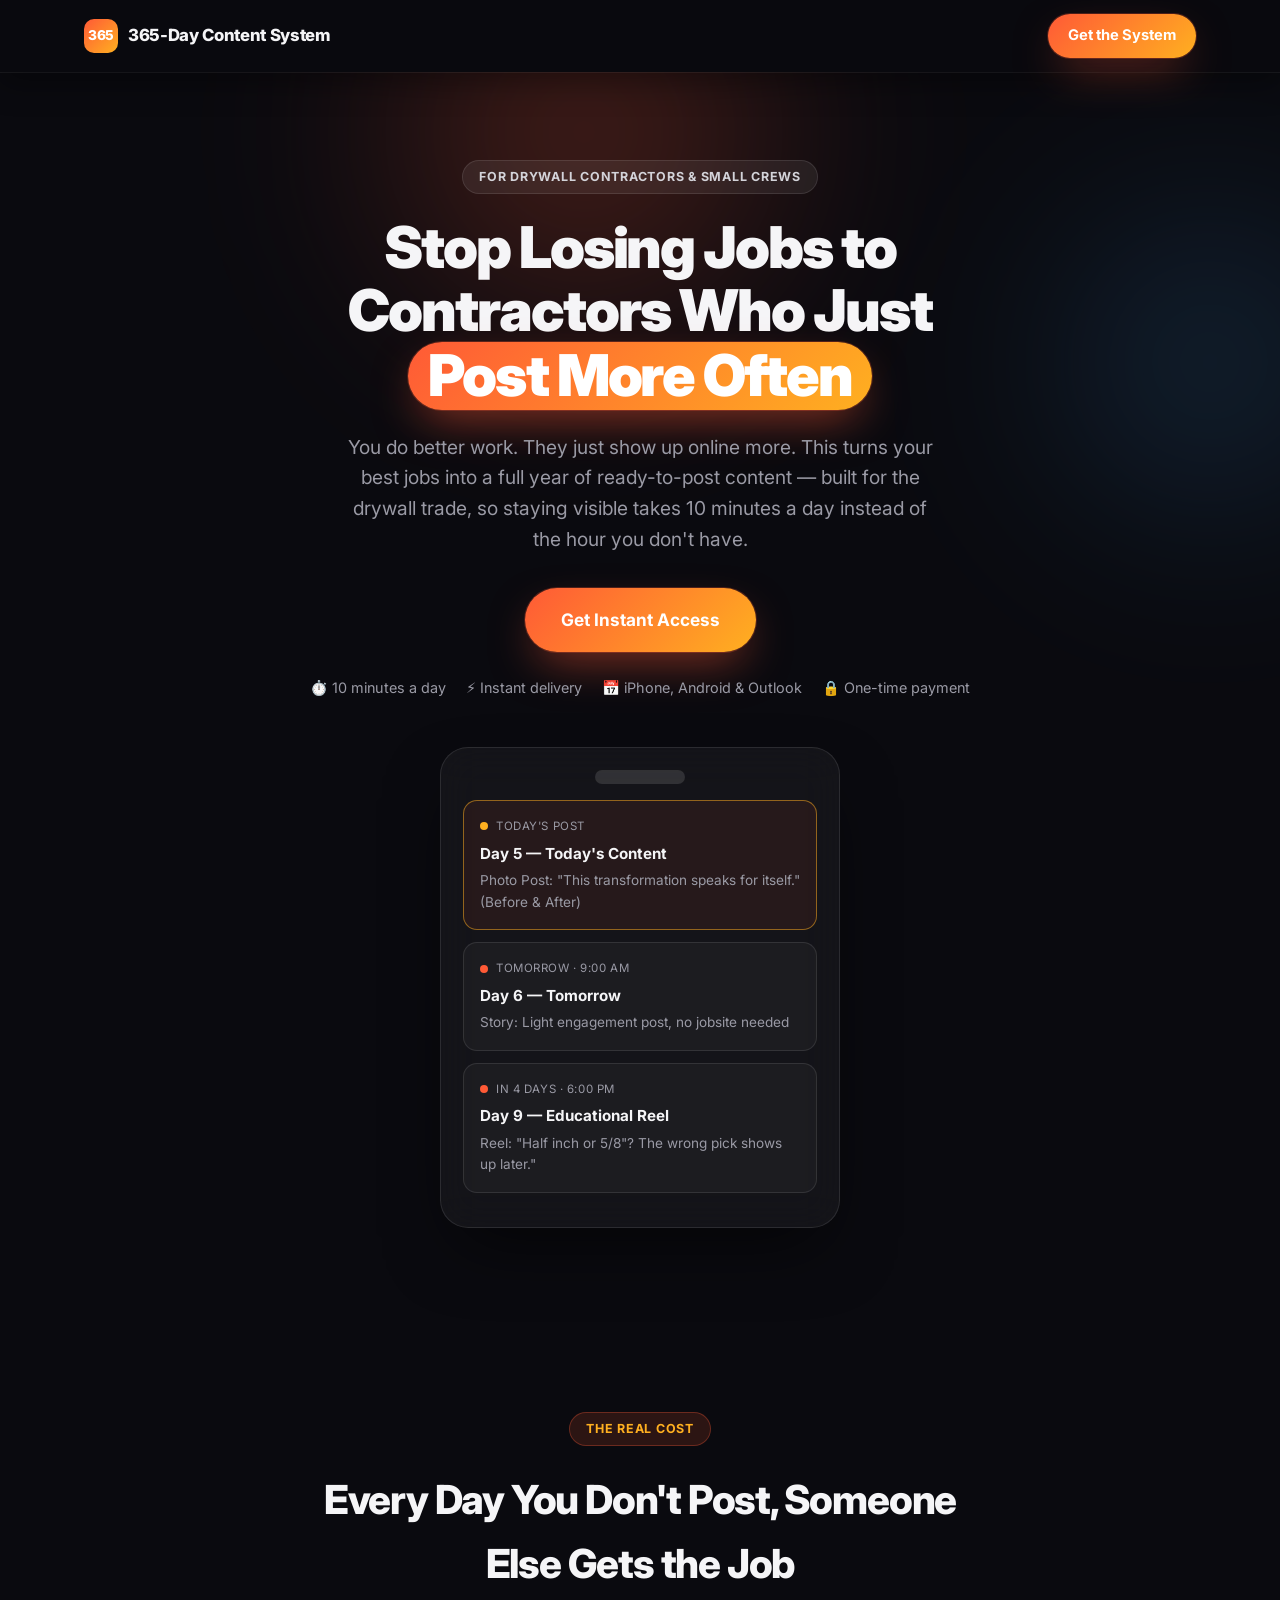
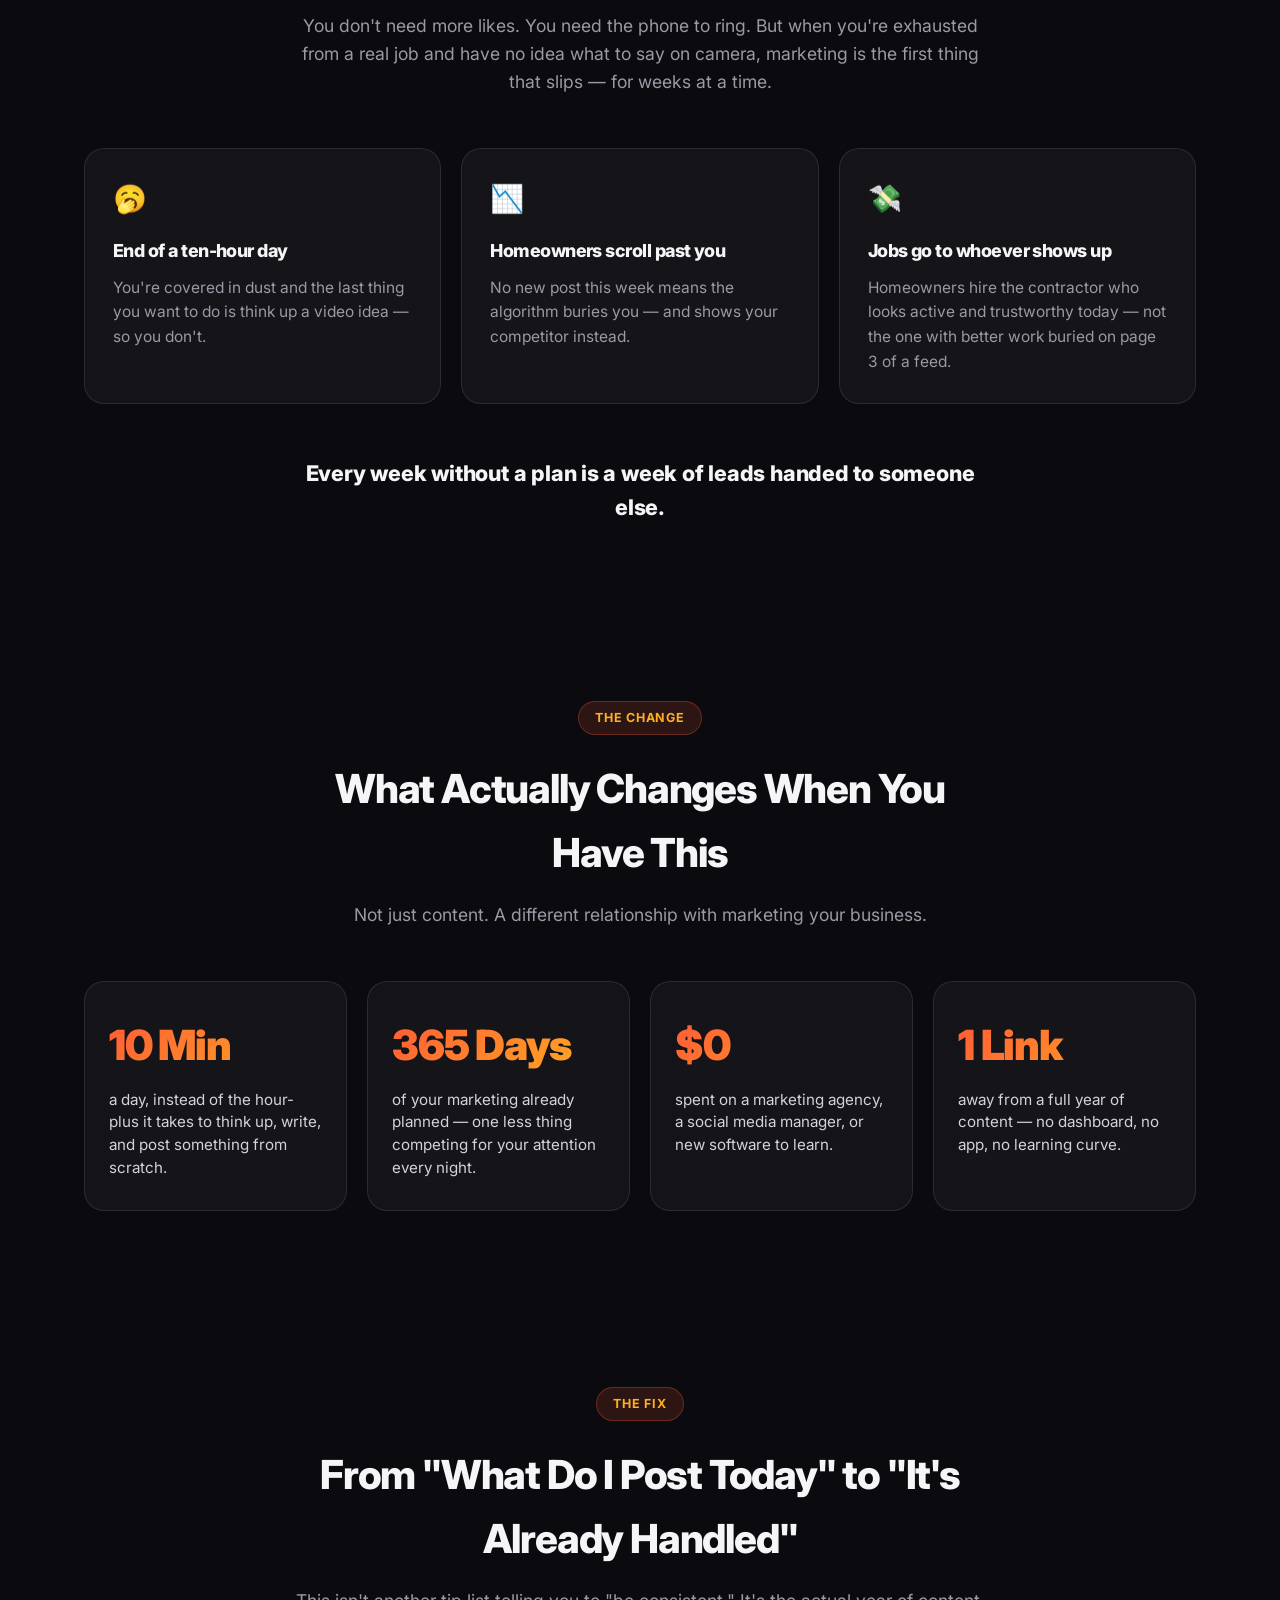
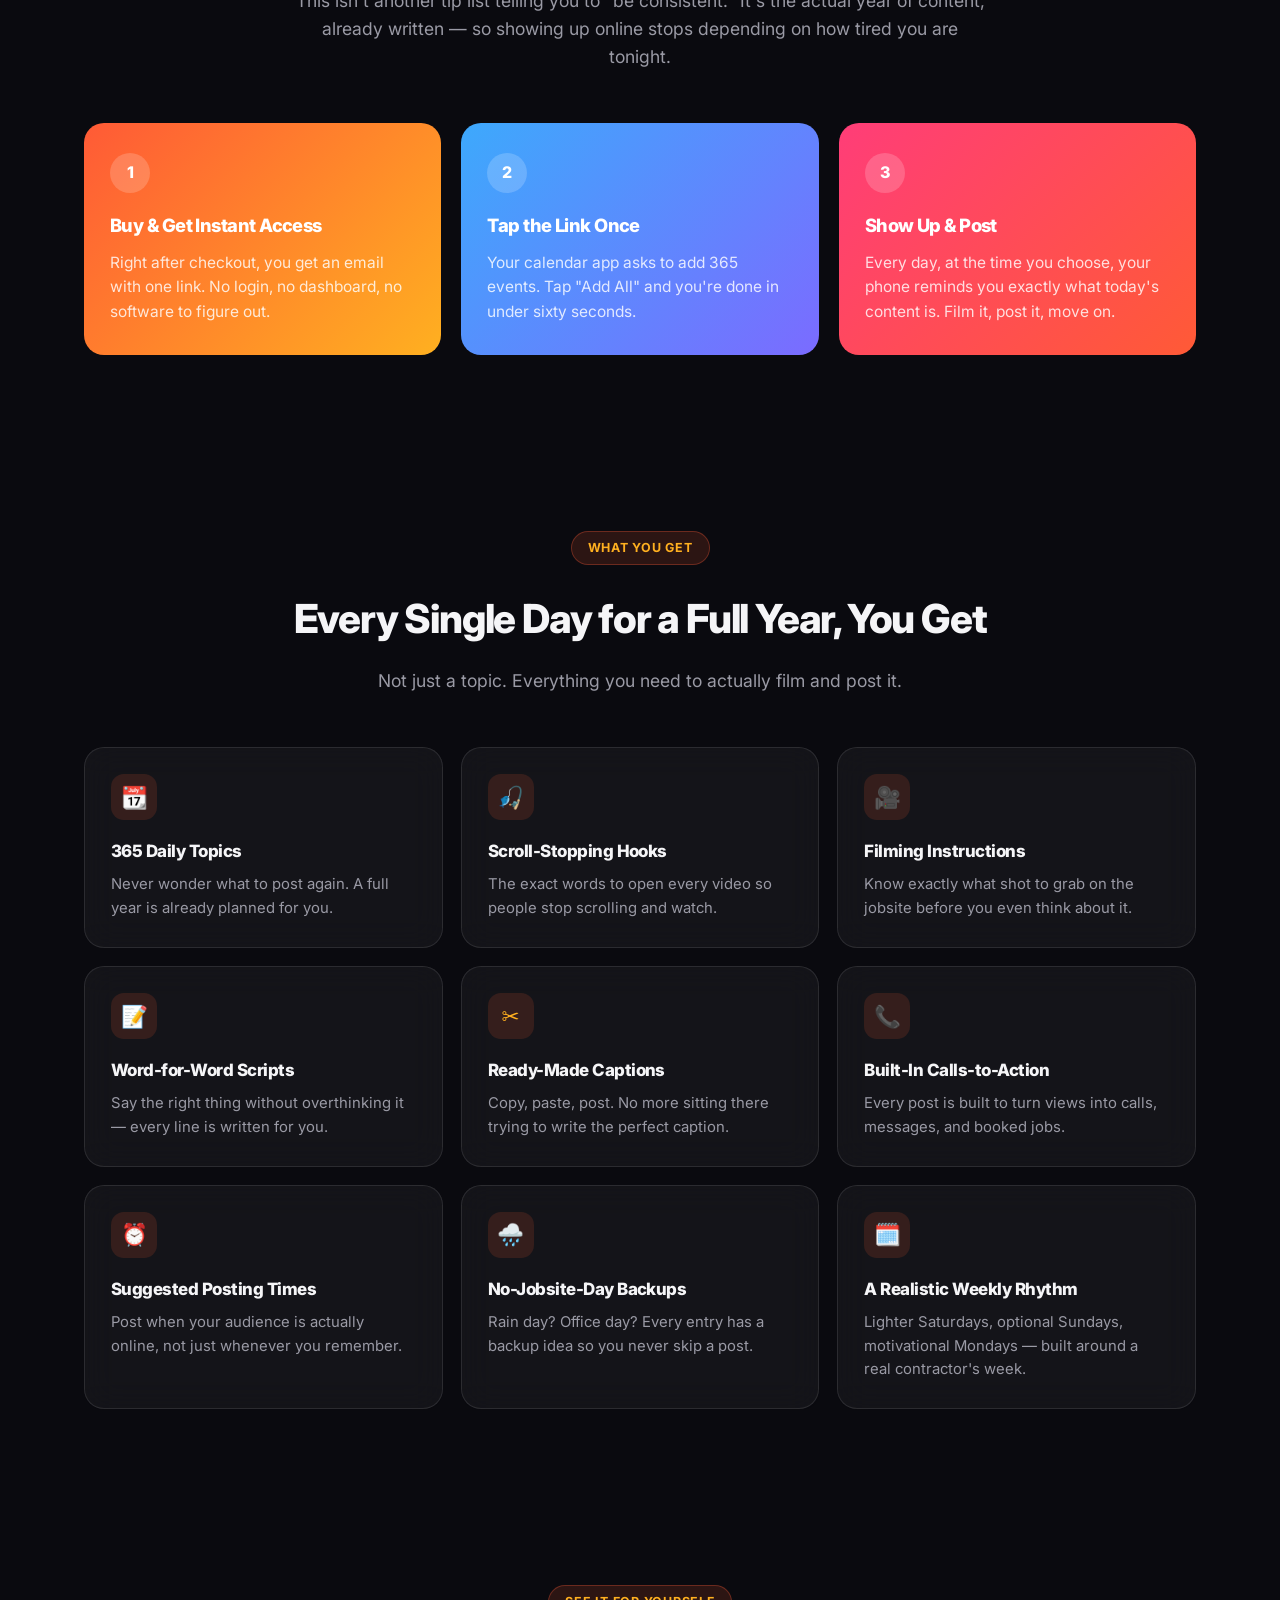
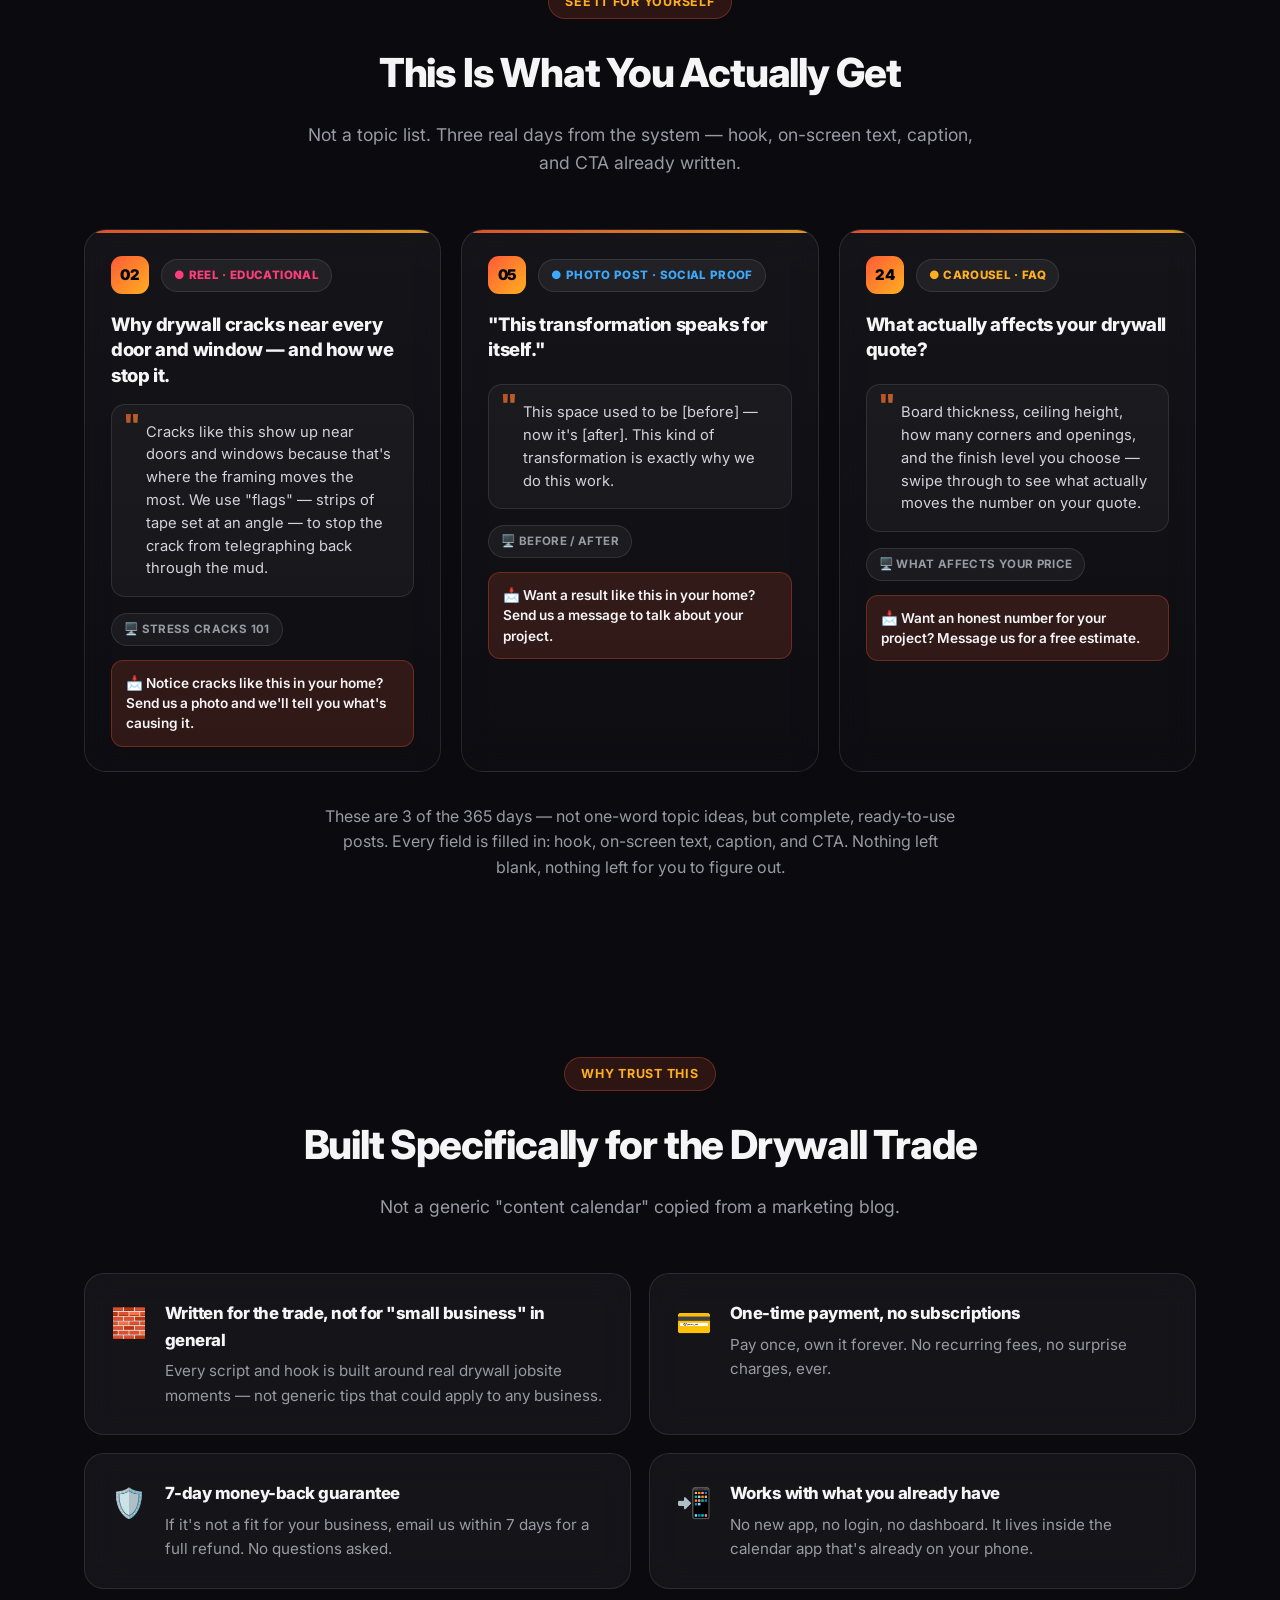
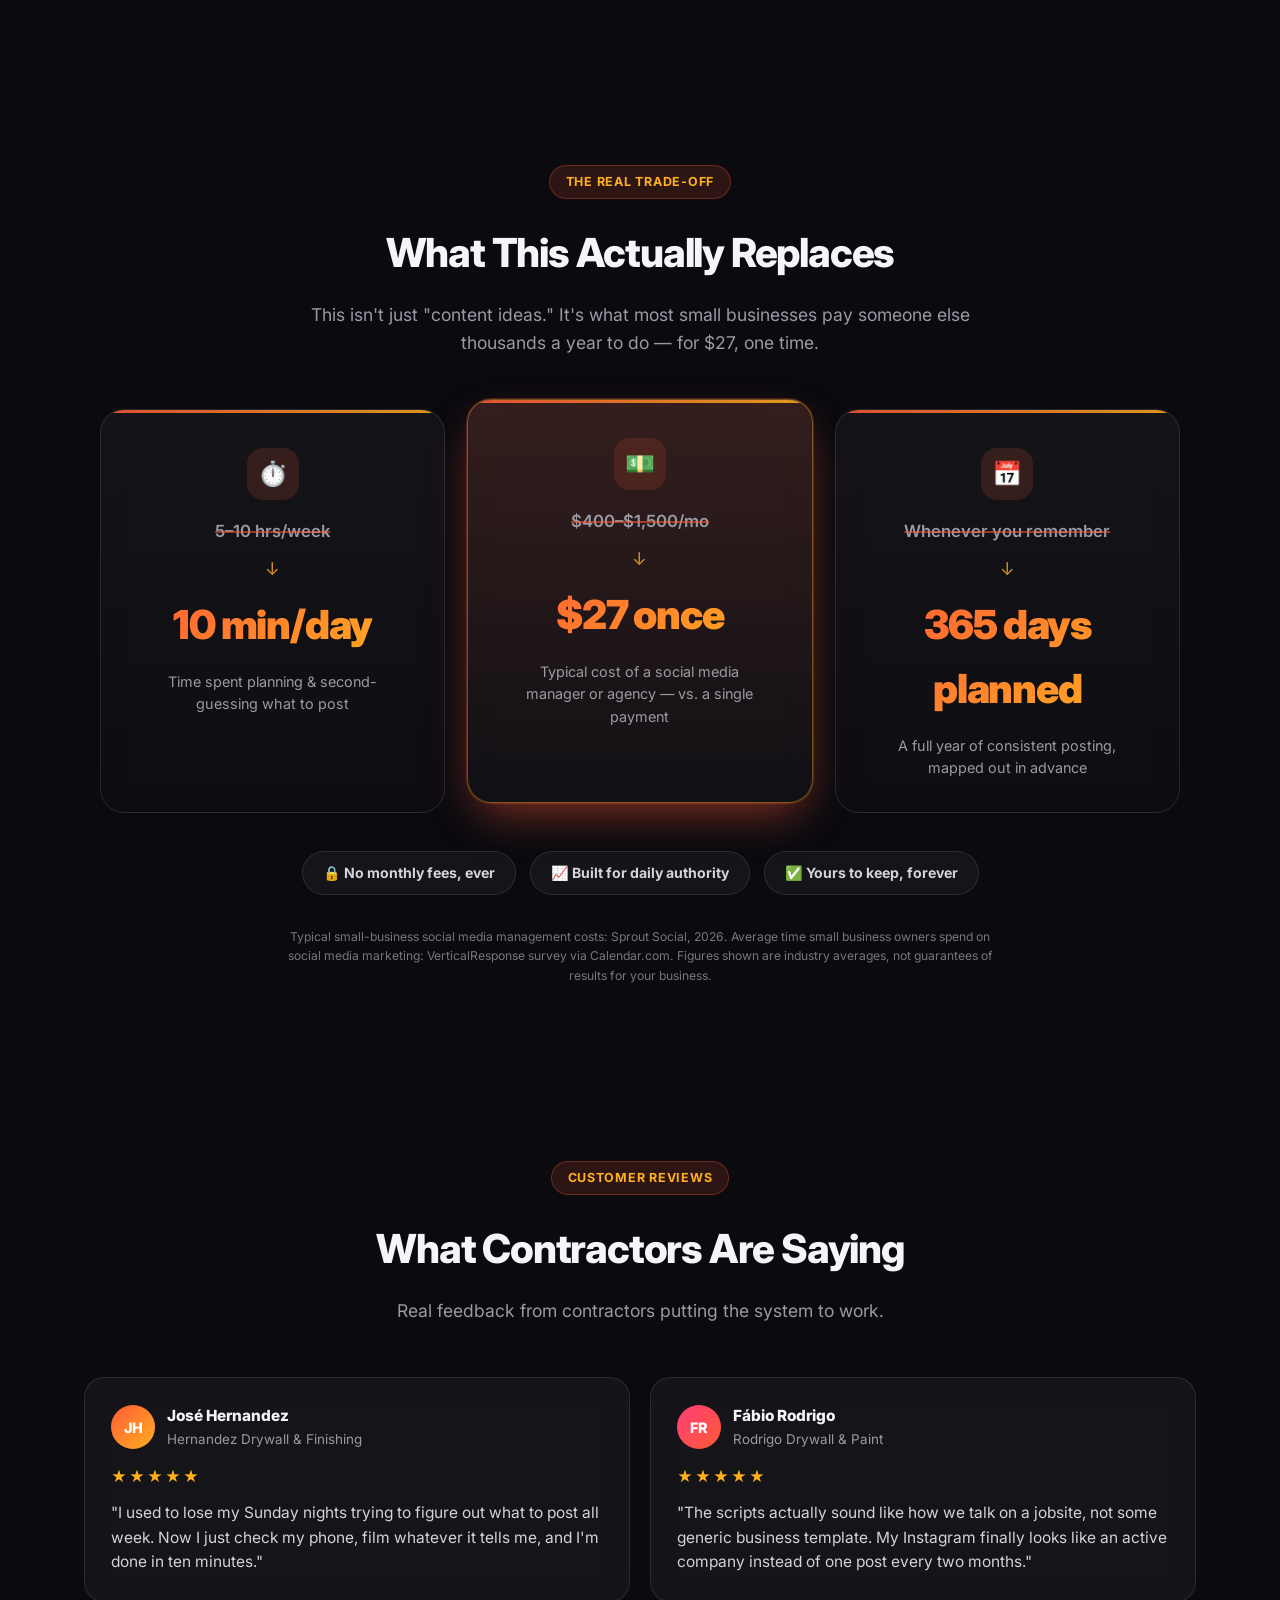
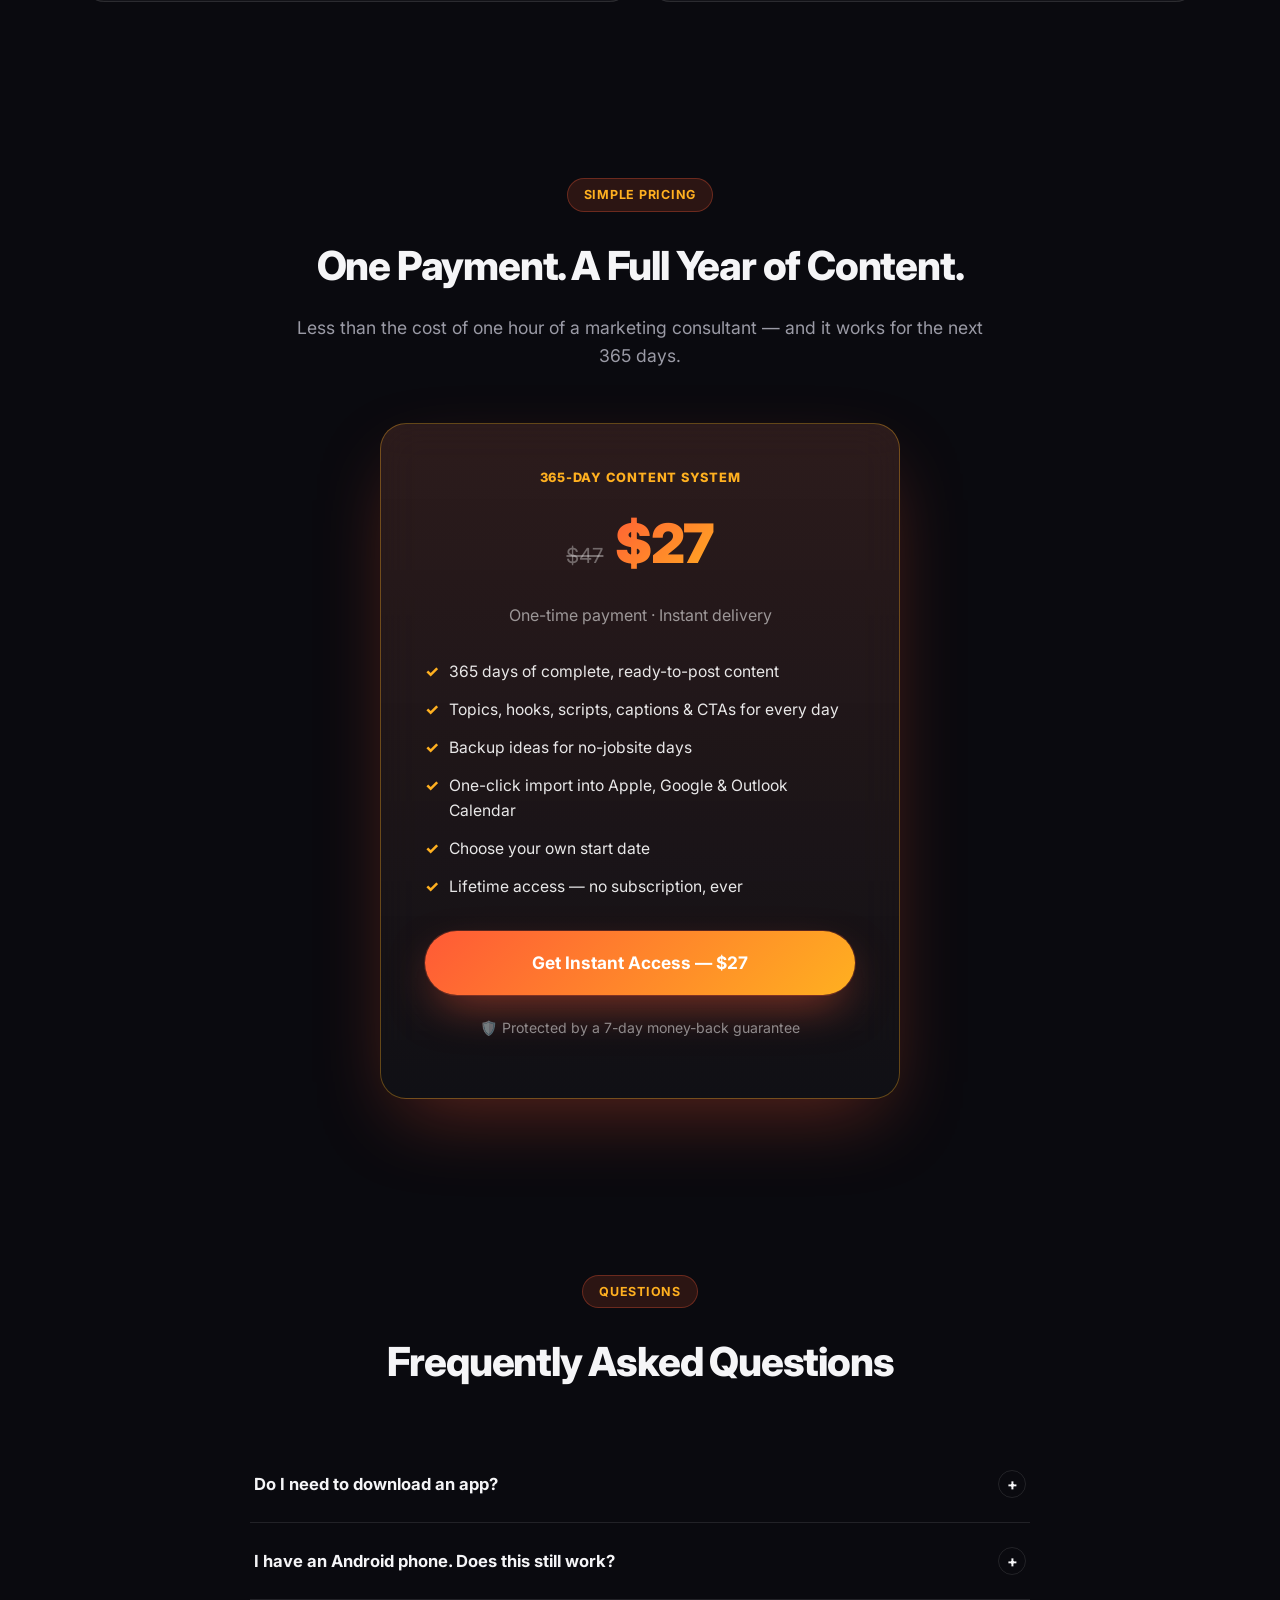
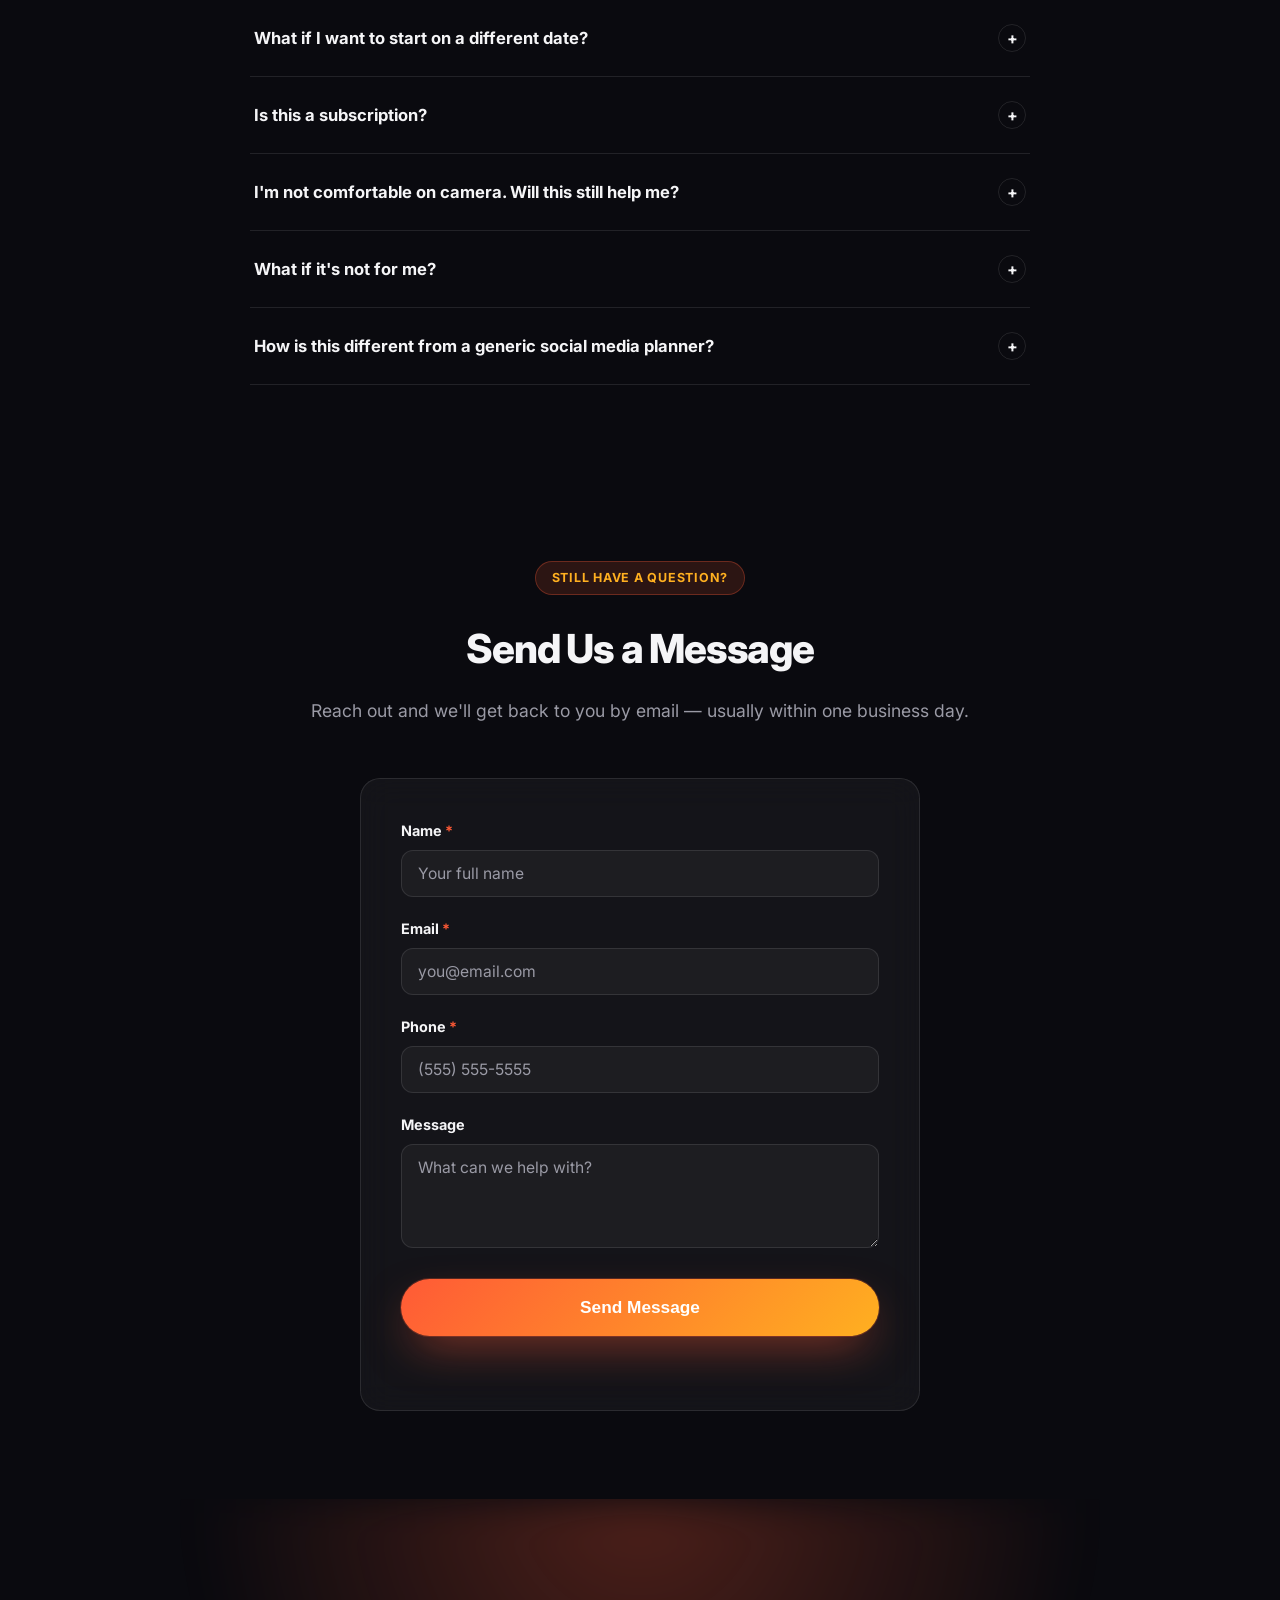
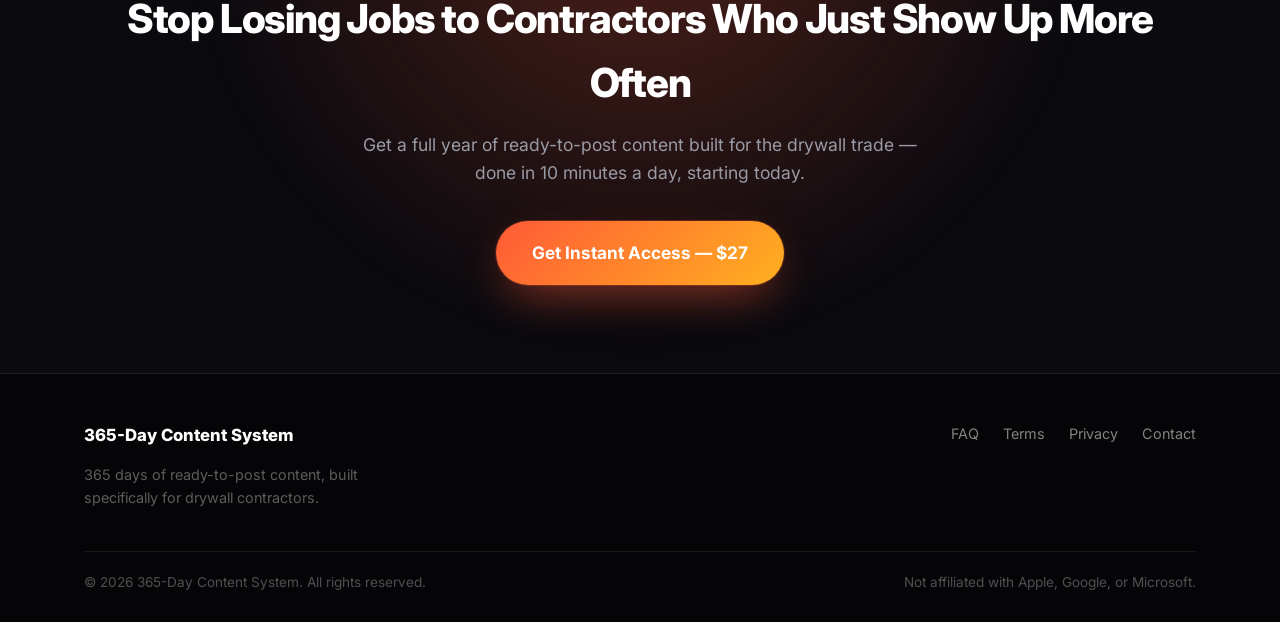
==== commit cc437779: "Add files via upload" ====
--- a/index.html
+++ b/index.html
@@ -342,64 +342,49 @@
       </div>
       <div class="gallery-grid">
         <div class="gallery-card">
-          <span class="example-tag">DAY 5 · PHOTO POST · SOCIAL PROOF</span>
+          <div class="card-head">
+            <div class="day-badge">02</div>
+            <span class="format-pill format-reel">● Reel · Educational</span>
+          </div>
+          <h4>Why drywall cracks near every door and window — and how we stop it.</h4>
+          <div class="caption-block">
+            <span class="quote-mark">"</span>
+            Cracks like this show up near doors and windows because that's where the framing moves the most. We use "flags" — strips of tape set at an angle — to stop the crack from telegraphing back through the mud.
+          </div>
+          <div class="card-foot">
+            <span class="chip">🖥️ STRESS CRACKS 101</span>
+          </div>
+          <div class="cta-strip">📩 Notice cracks like this in your home? Send us a photo and we'll tell you what's causing it.</div>
+        </div>
+        <div class="gallery-card">
+          <div class="card-head">
+            <div class="day-badge">05</div>
+            <span class="format-pill format-photo">● Photo Post · Social Proof</span>
+          </div>
           <h4>"This transformation speaks for itself."</h4>
-          <div class="example-field">
-            <div class="label">Hook</div>
-            <div class="value">This transformation speaks for itself.</div>
-          </div>
-          <div class="example-field">
-            <div class="label">On-Screen Text</div>
-            <div class="value">BEFORE / AFTER</div>
-          </div>
-          <div class="example-field">
-            <div class="label">Caption</div>
-            <div class="value">This space used to be [before] — now it's [after]. This kind of transformation is exactly why we do this work.</div>
-          </div>
-          <div class="example-field">
-            <div class="label">CTA</div>
-            <div class="value">Want a result like this in your home? Send us a message to talk about your project.</div>
-          </div>
+          <div class="caption-block">
+            <span class="quote-mark">"</span>
+            This space used to be [before] — now it's [after]. This kind of transformation is exactly why we do this work.
+          </div>
+          <div class="card-foot">
+            <span class="chip">🖥️ BEFORE / AFTER</span>
+          </div>
+          <div class="cta-strip">📩 Want a result like this in your home? Send us a message to talk about your project.</div>
         </div>
         <div class="gallery-card">
-          <span class="example-tag">DAY 2 · REEL · EDUCATIONAL</span>
-          <h4>Why drywall cracks near every door and window — and how we stop it.</h4>
-          <div class="example-field">
-            <div class="label">Hook</div>
-            <div class="value">This crack isn't bad luck. It's physics — and there's a fix.</div>
-          </div>
-          <div class="example-field">
-            <div class="label">On-Screen Text</div>
-            <div class="value">STRESS CRACKS 101</div>
-          </div>
-          <div class="example-field">
-            <div class="label">Caption</div>
-            <div class="value">Cracks like this show up near doors and windows because that's where the framing moves the most. We use "flags" — strips of tape set at an angle — to stop the crack from telegraphing back through the mud.</div>
-          </div>
-          <div class="example-field">
-            <div class="label">CTA</div>
-            <div class="value">Notice cracks like this in your home? Send us a photo and we'll tell you what's causing it.</div>
-          </div>
-        </div>
-        <div class="gallery-card">
-          <span class="example-tag">DAY 24 · CAROUSEL · FAQ</span>
+          <div class="card-head">
+            <div class="day-badge">24</div>
+            <span class="format-pill format-carousel">● Carousel · FAQ</span>
+          </div>
           <h4>What actually affects your drywall quote?</h4>
-          <div class="example-field">
-            <div class="label">Hook</div>
-            <div class="value">Two houses, two totally different quotes. Here's why.</div>
-          </div>
-          <div class="example-field">
-            <div class="label">On-Screen Text</div>
-            <div class="value">WHAT AFFECTS YOUR PRICE</div>
-          </div>
-          <div class="example-field">
-            <div class="label">Caption</div>
-            <div class="value">Board thickness, ceiling height, how many corners and openings, and the finish level you choose — swipe through to see what actually moves the number on your quote.</div>
-          </div>
-          <div class="example-field">
-            <div class="label">CTA</div>
-            <div class="value">Want an honest number for your project? Message us for a free estimate.</div>
-          </div>
+          <div class="caption-block">
+            <span class="quote-mark">"</span>
+            Board thickness, ceiling height, how many corners and openings, and the finish level you choose — swipe through to see what actually moves the number on your quote.
+          </div>
+          <div class="card-foot">
+            <span class="chip">🖥️ WHAT AFFECTS YOUR PRICE</span>
+          </div>
+          <div class="cta-strip">📩 Want an honest number for your project? Message us for a free estimate.</div>
         </div>
       </div>
       <p class="gallery-note">These are 3 of the 365 days — not one-word topic ideas, but complete, ready-to-use posts. Every field is filled in: hook, on-screen text, caption, and CTA. Nothing left blank, nothing left for you to figure out.</p>
@@ -718,7 +703,7 @@
         <a href="/#faq">FAQ</a>
         <a href="/terms.html">Terms</a>
         <a href="/privacy.html">Privacy</a>
-        <a href="mailto:floresfilm.ca@gmail.com">Contact</a>
+        <a href="#contact">Contact</a>
       </nav>
     </div>
     <div class="footer-bottom">
--- a/css/styles.css
+++ b/css/styles.css
@@ -574,53 +574,138 @@
 }
 
 .gallery-card {
-  background: var(--glass-bg);
-  border: 1px solid var(--color-gray-300);
-  border-radius: var(--radius);
-  padding: 28px;
+  position: relative;
+  background: linear-gradient(180deg, rgba(255, 255, 255, 0.045), rgba(255, 255, 255, 0.015));
+  border: 1px solid var(--color-gray-300);
+  border-radius: 22px;
+  padding: 26px 26px 24px;
   backdrop-filter: blur(16px);
-}
-
-.gallery-card .example-tag {
-  display: inline-block;
+  overflow: hidden;
+  transition: transform 0.22s ease, border-color 0.22s ease;
+}
+
+.gallery-card::before {
+  content: "";
+  position: absolute;
+  top: 0;
+  left: 0;
+  right: 0;
+  height: 3px;
   background: var(--accent-gradient);
-  color: var(--color-white);
+  opacity: 0.85;
+}
+
+.gallery-card:hover {
+  transform: translateY(-5px);
+  border-color: rgba(255, 176, 32, 0.4);
+}
+
+.card-head {
+  display: flex;
+  align-items: center;
+  gap: 12px;
+  margin-bottom: 18px;
+}
+
+.day-badge {
+  flex-shrink: 0;
+  width: 38px;
+  height: 38px;
+  border-radius: 11px;
+  background: var(--accent-gradient);
+  color: var(--color-navy);
+  font-weight: 900;
+  font-size: 0.92rem;
+  display: flex;
+  align-items: center;
+  justify-content: center;
+  letter-spacing: -0.02em;
+}
+
+.format-pill {
+  font-size: 0.72rem;
   font-weight: 800;
+  letter-spacing: 0.03em;
+  text-transform: uppercase;
+  padding: 6px 12px;
+  border-radius: var(--radius-btn);
+  background: rgba(255, 255, 255, 0.06);
+  border: 1px solid var(--color-gray-300);
+}
+
+.format-pill.format-reel {
+  color: var(--color-coral);
+}
+
+.format-pill.format-photo {
+  color: var(--color-sky);
+}
+
+.format-pill.format-carousel {
+  color: var(--color-amber);
+}
+
+.gallery-card h4 {
+  font-size: 1.16rem;
+  line-height: 1.35;
+  margin: 0 0 16px;
+  min-height: 3em;
+  letter-spacing: -0.02em;
+}
+
+.caption-block {
+  position: relative;
+  background: rgba(255, 255, 255, 0.035);
+  border: 1px solid var(--color-gray-300);
+  border-radius: 14px;
+  padding: 16px 18px 16px 34px;
+  font-size: 0.92rem;
+  line-height: 1.55;
+  color: var(--color-gray-700);
+  margin-bottom: 16px;
+}
+
+.caption-block .quote-mark {
+  position: absolute;
+  top: 6px;
+  left: 12px;
+  font-size: 1.8rem;
+  font-weight: 900;
+  line-height: 1;
+  background: var(--accent-gradient);
+  -webkit-background-clip: text;
+  background-clip: text;
+  color: transparent;
+  opacity: 0.7;
+}
+
+.card-foot {
+  margin-bottom: 14px;
+}
+
+.card-foot .chip {
+  display: inline-flex;
+  align-items: center;
+  gap: 6px;
   font-size: 0.72rem;
-  padding: 5px 14px;
+  font-weight: 700;
+  letter-spacing: 0.03em;
+  color: var(--color-gray-500);
+  background: rgba(255, 255, 255, 0.05);
+  border: 1px solid var(--color-gray-300);
+  padding: 6px 12px;
   border-radius: var(--radius-btn);
-  margin-bottom: 16px;
-  letter-spacing: 0.03em;
-}
-
-.gallery-card h4 {
-  font-size: 1.12rem;
-  line-height: 1.35;
-  margin: 0 0 18px;
-  min-height: 3em;
-}
-
-.example-field {
-  margin-bottom: 14px;
-}
-
-.example-field:last-child {
-  margin-bottom: 0;
-}
-
-.example-field .label {
-  font-size: 0.7rem;
-  text-transform: uppercase;
-  letter-spacing: 0.06em;
-  color: var(--color-sky);
-  font-weight: 700;
-  margin-bottom: 4px;
-}
-
-.example-field .value {
-  font-size: 0.92rem;
-  color: var(--color-gray-700);
+}
+
+.cta-strip {
+  font-size: 0.85rem;
+  font-weight: 600;
   line-height: 1.5;
+  color: var(--color-text);
+  background: var(--color-primary-tint);
+  border: 1px solid rgba(255, 90, 54, 0.3);
+  border-radius: 12px;
+  padding: 12px 14px;
 }
 
 .gallery-note {
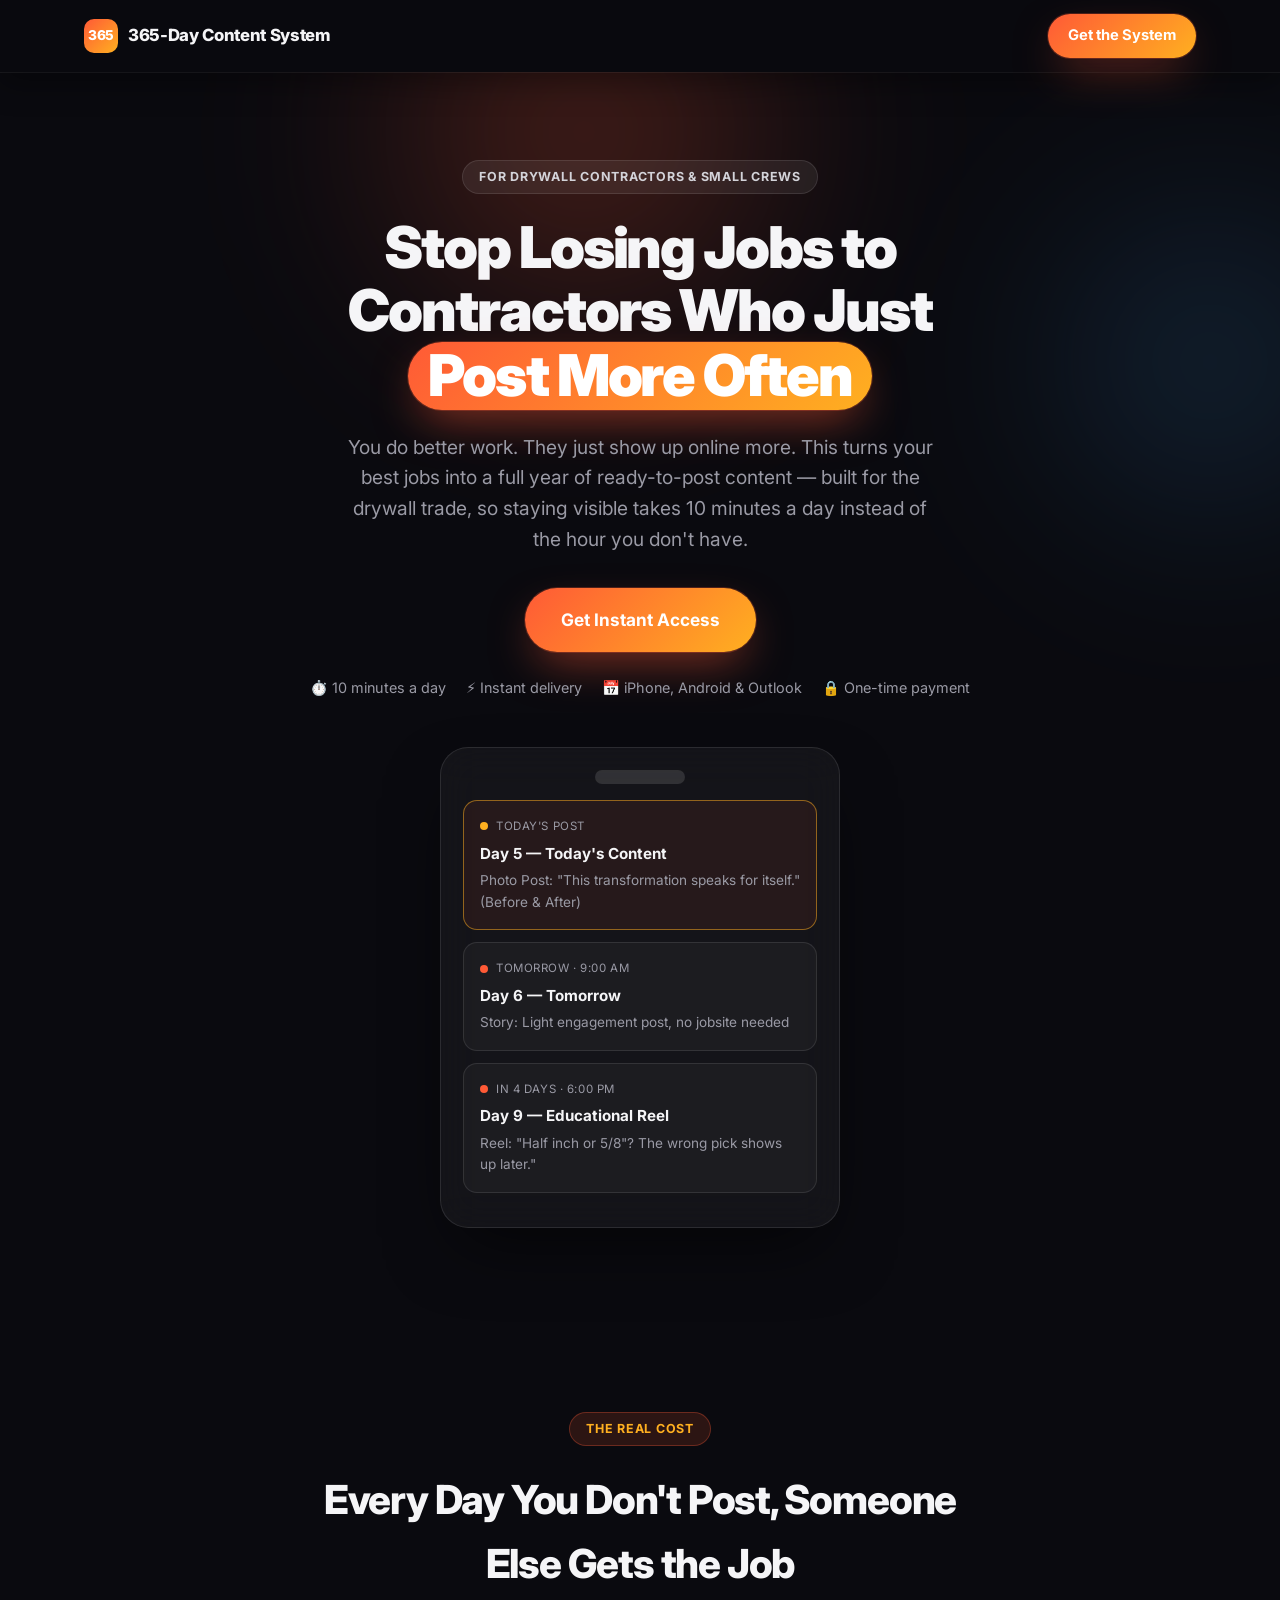
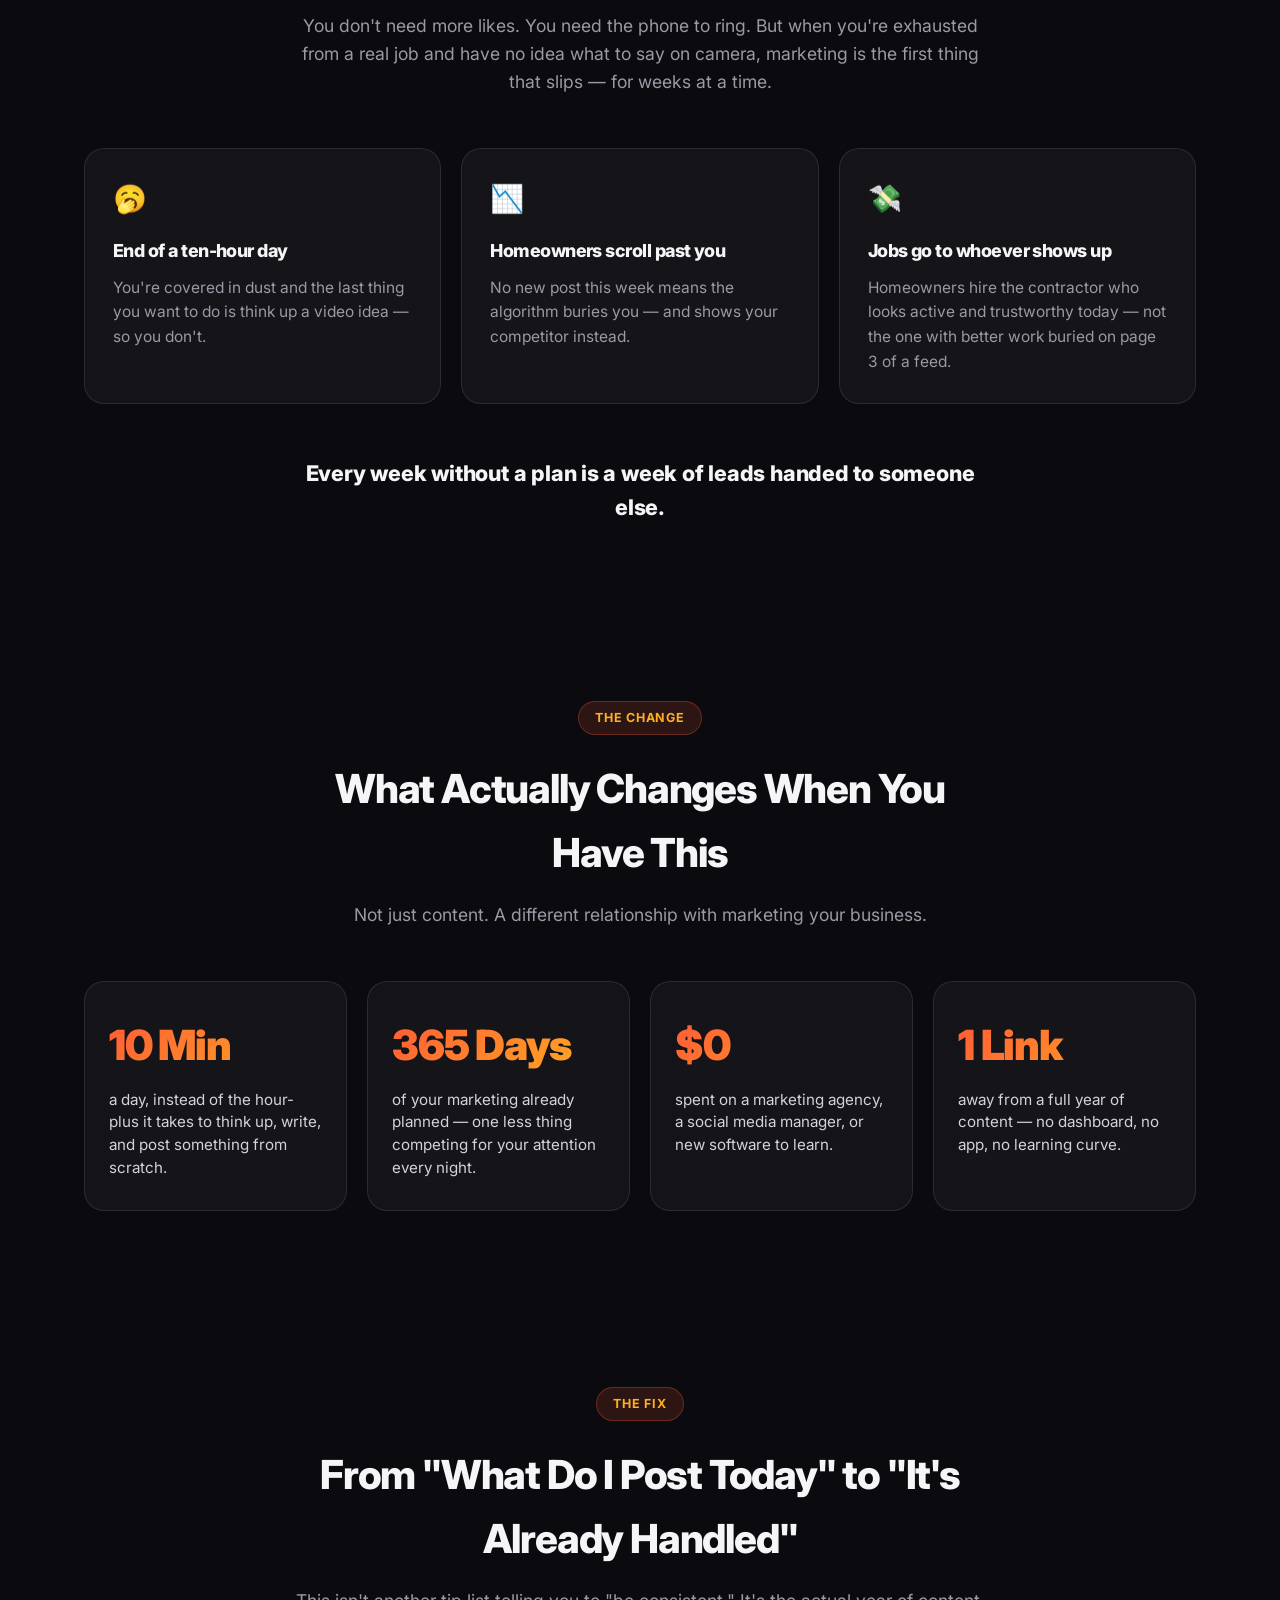
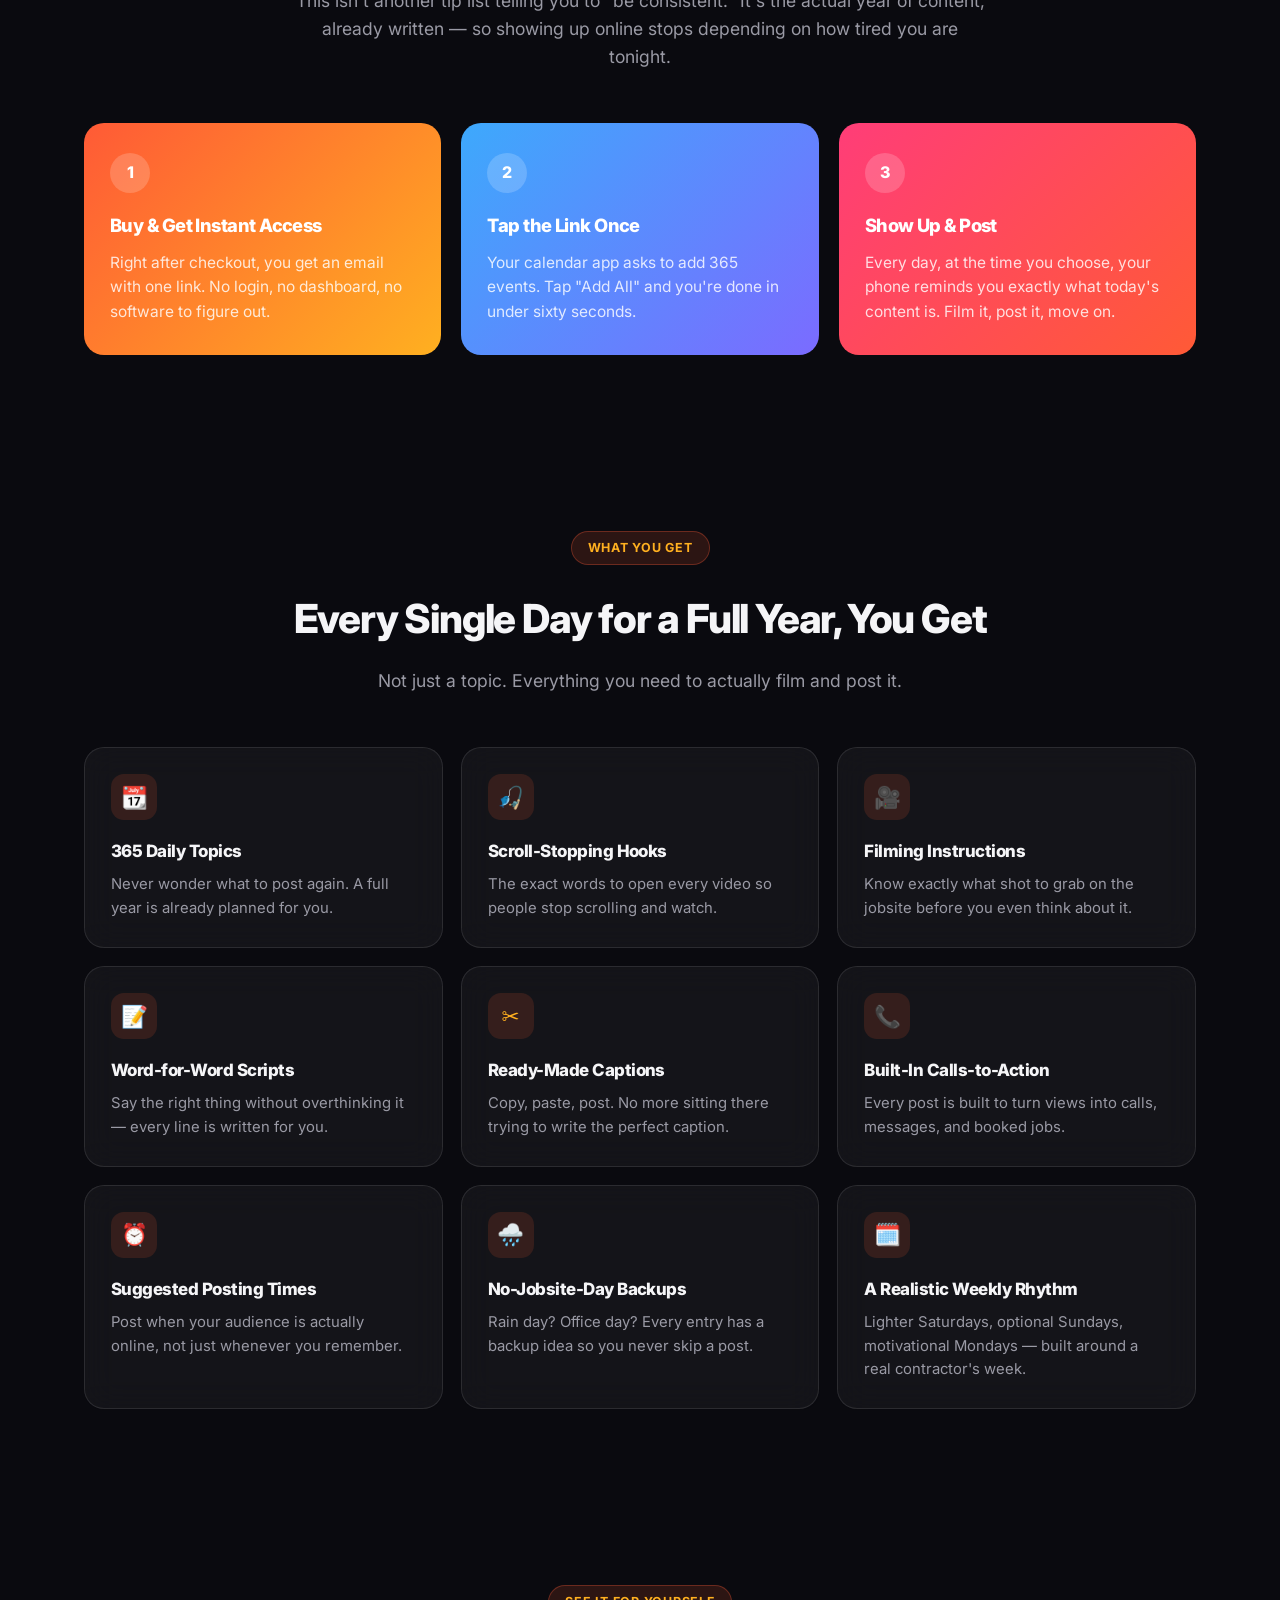
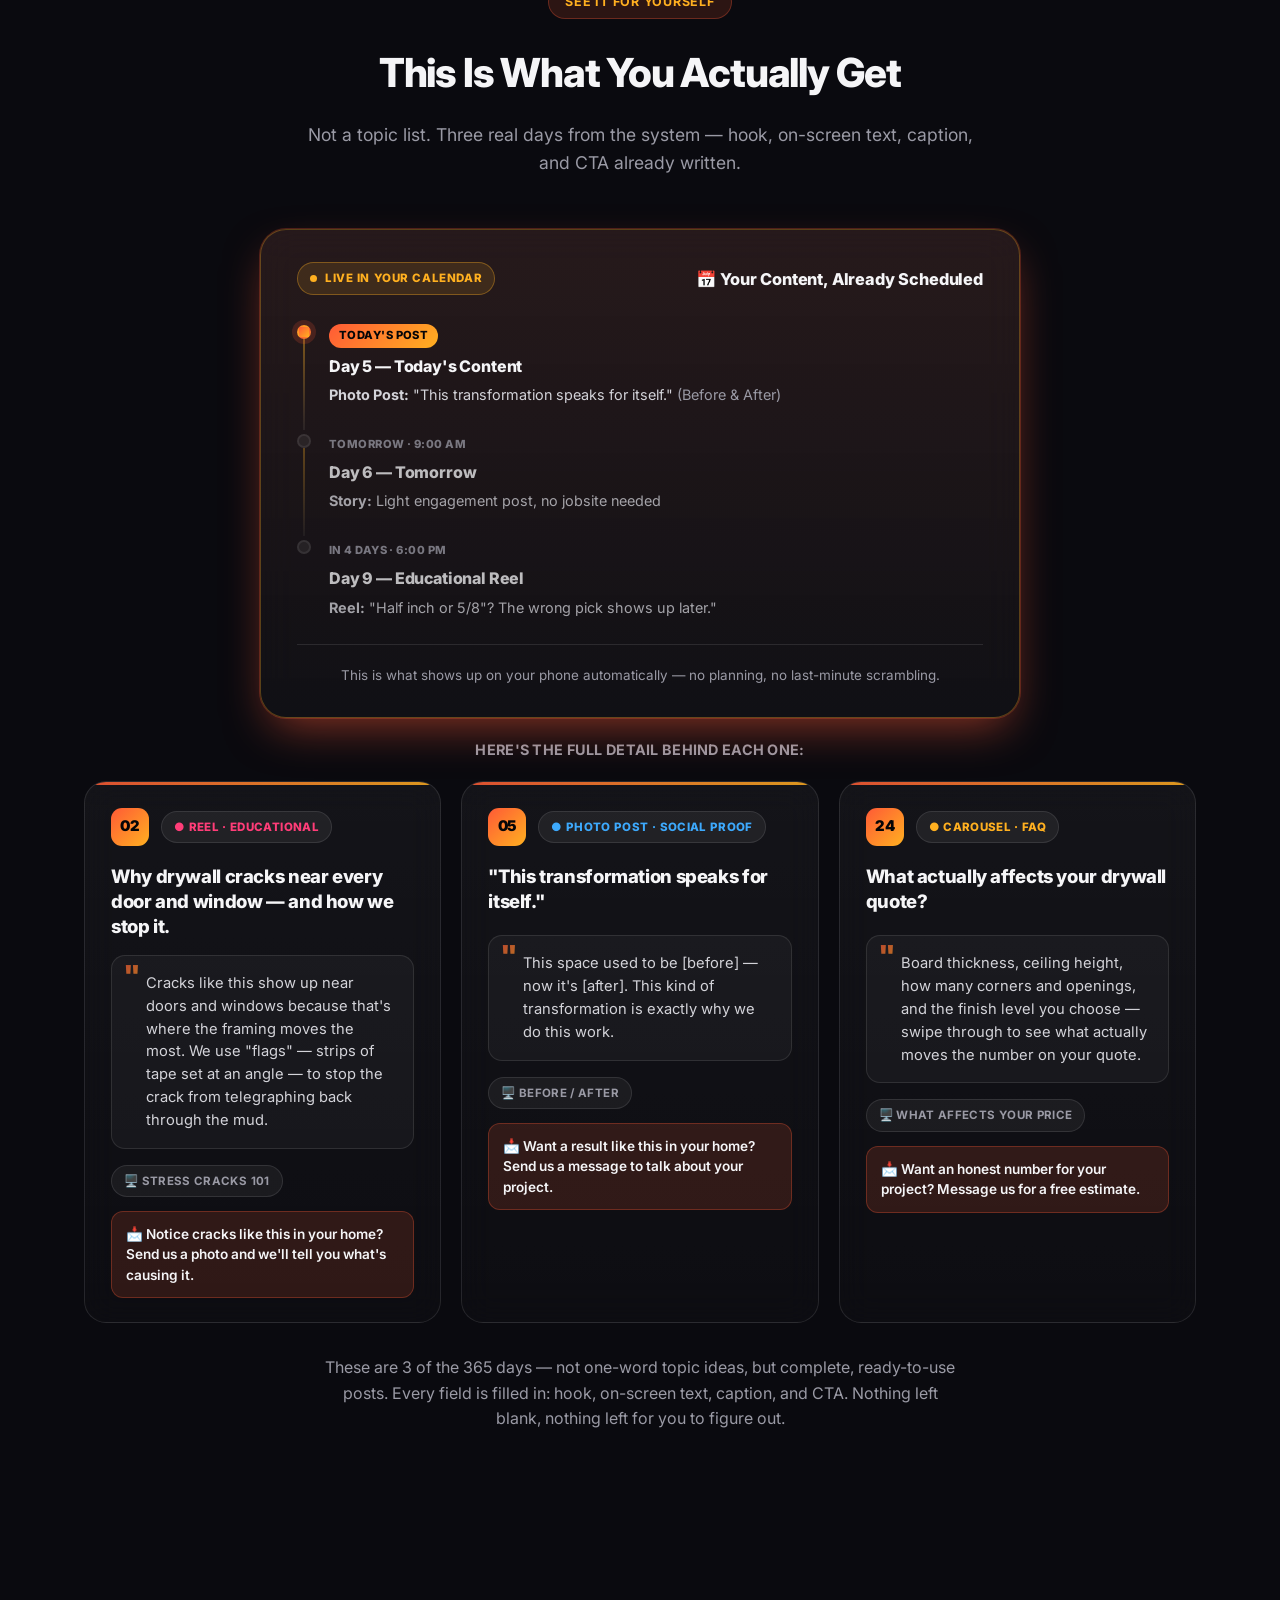
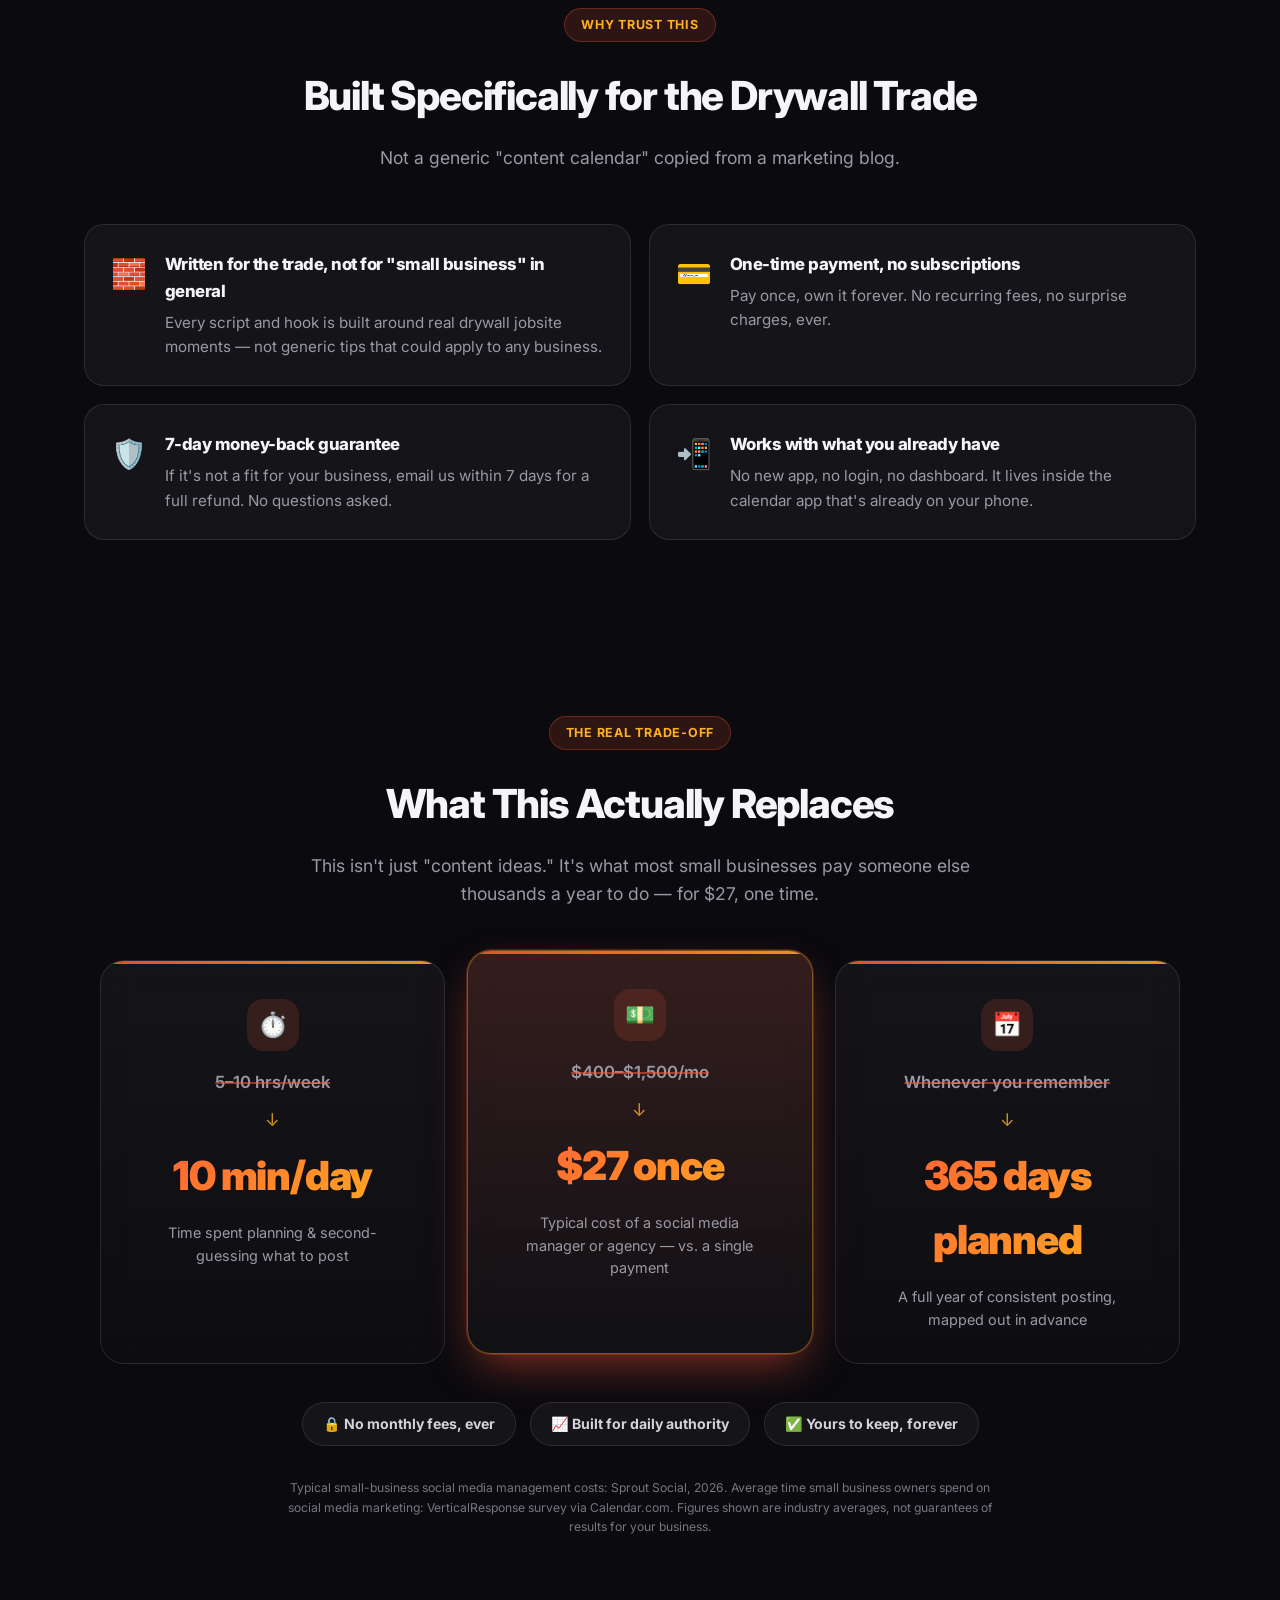
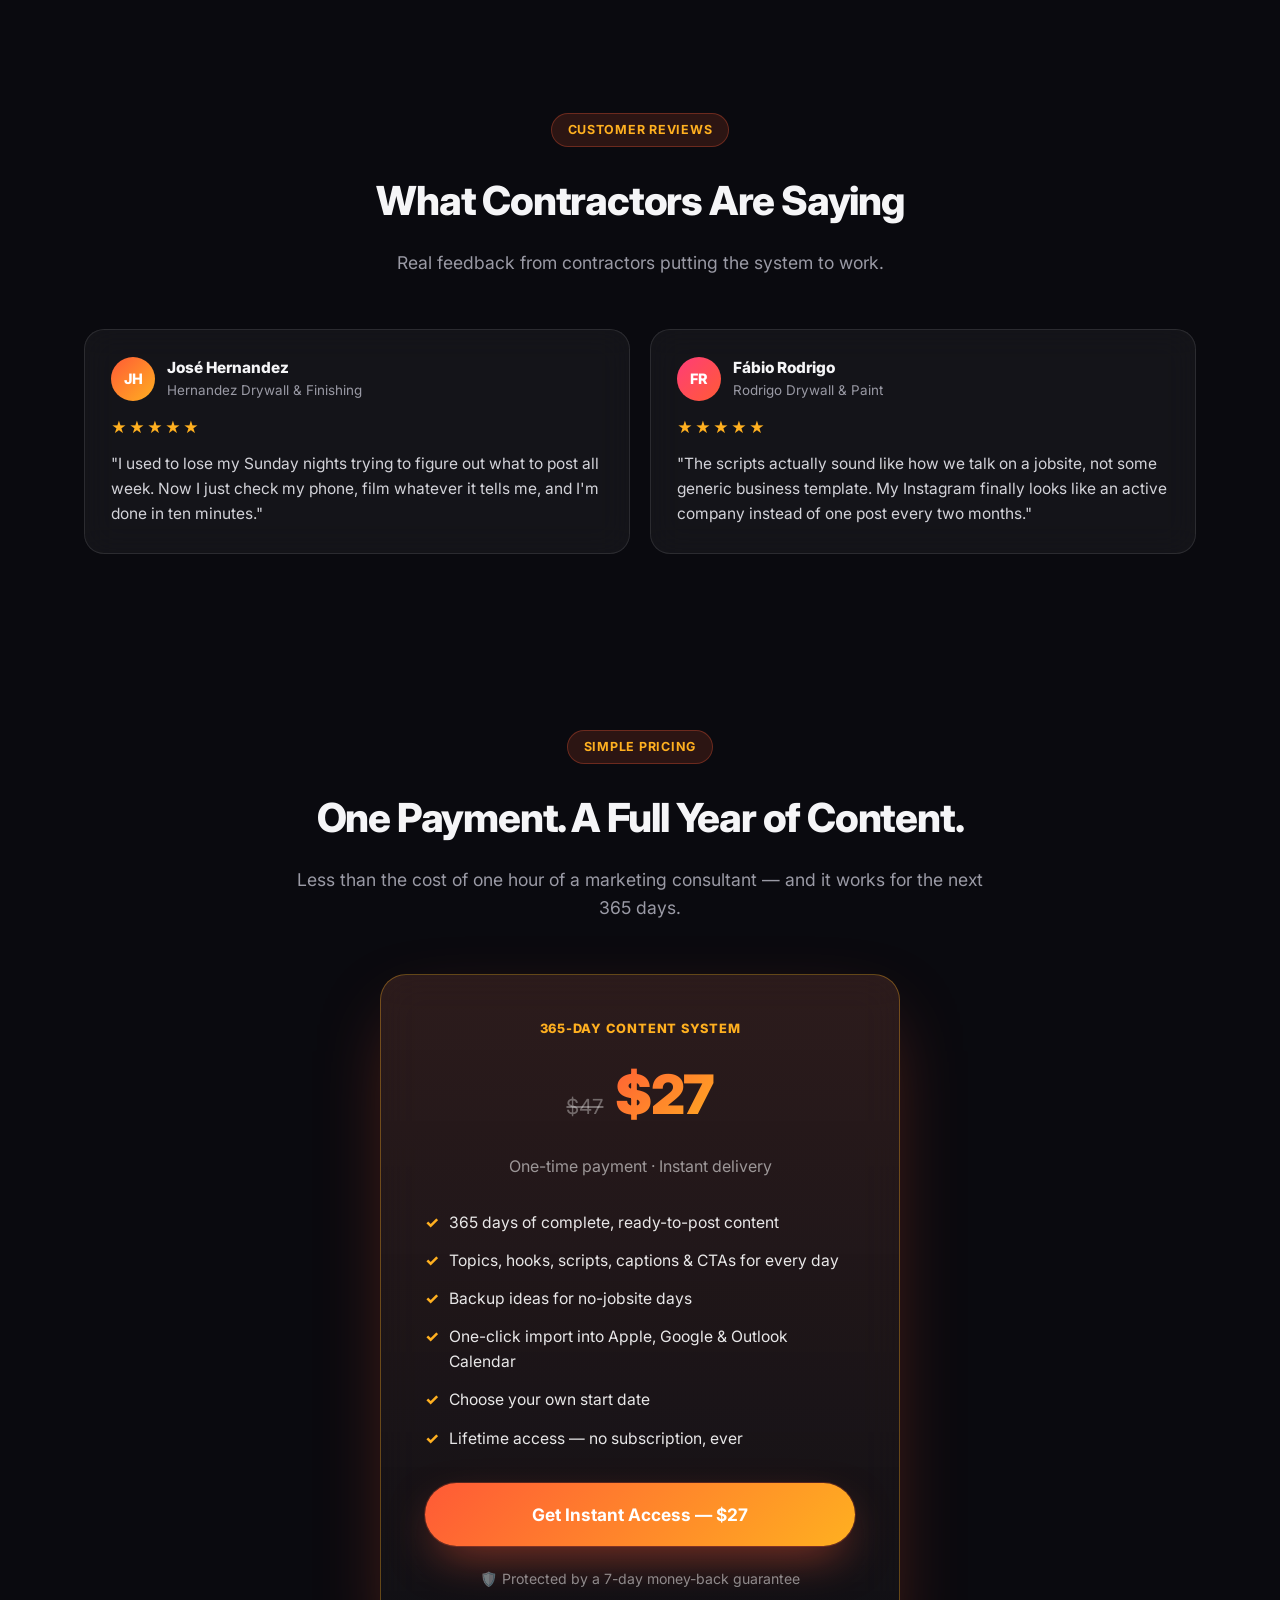
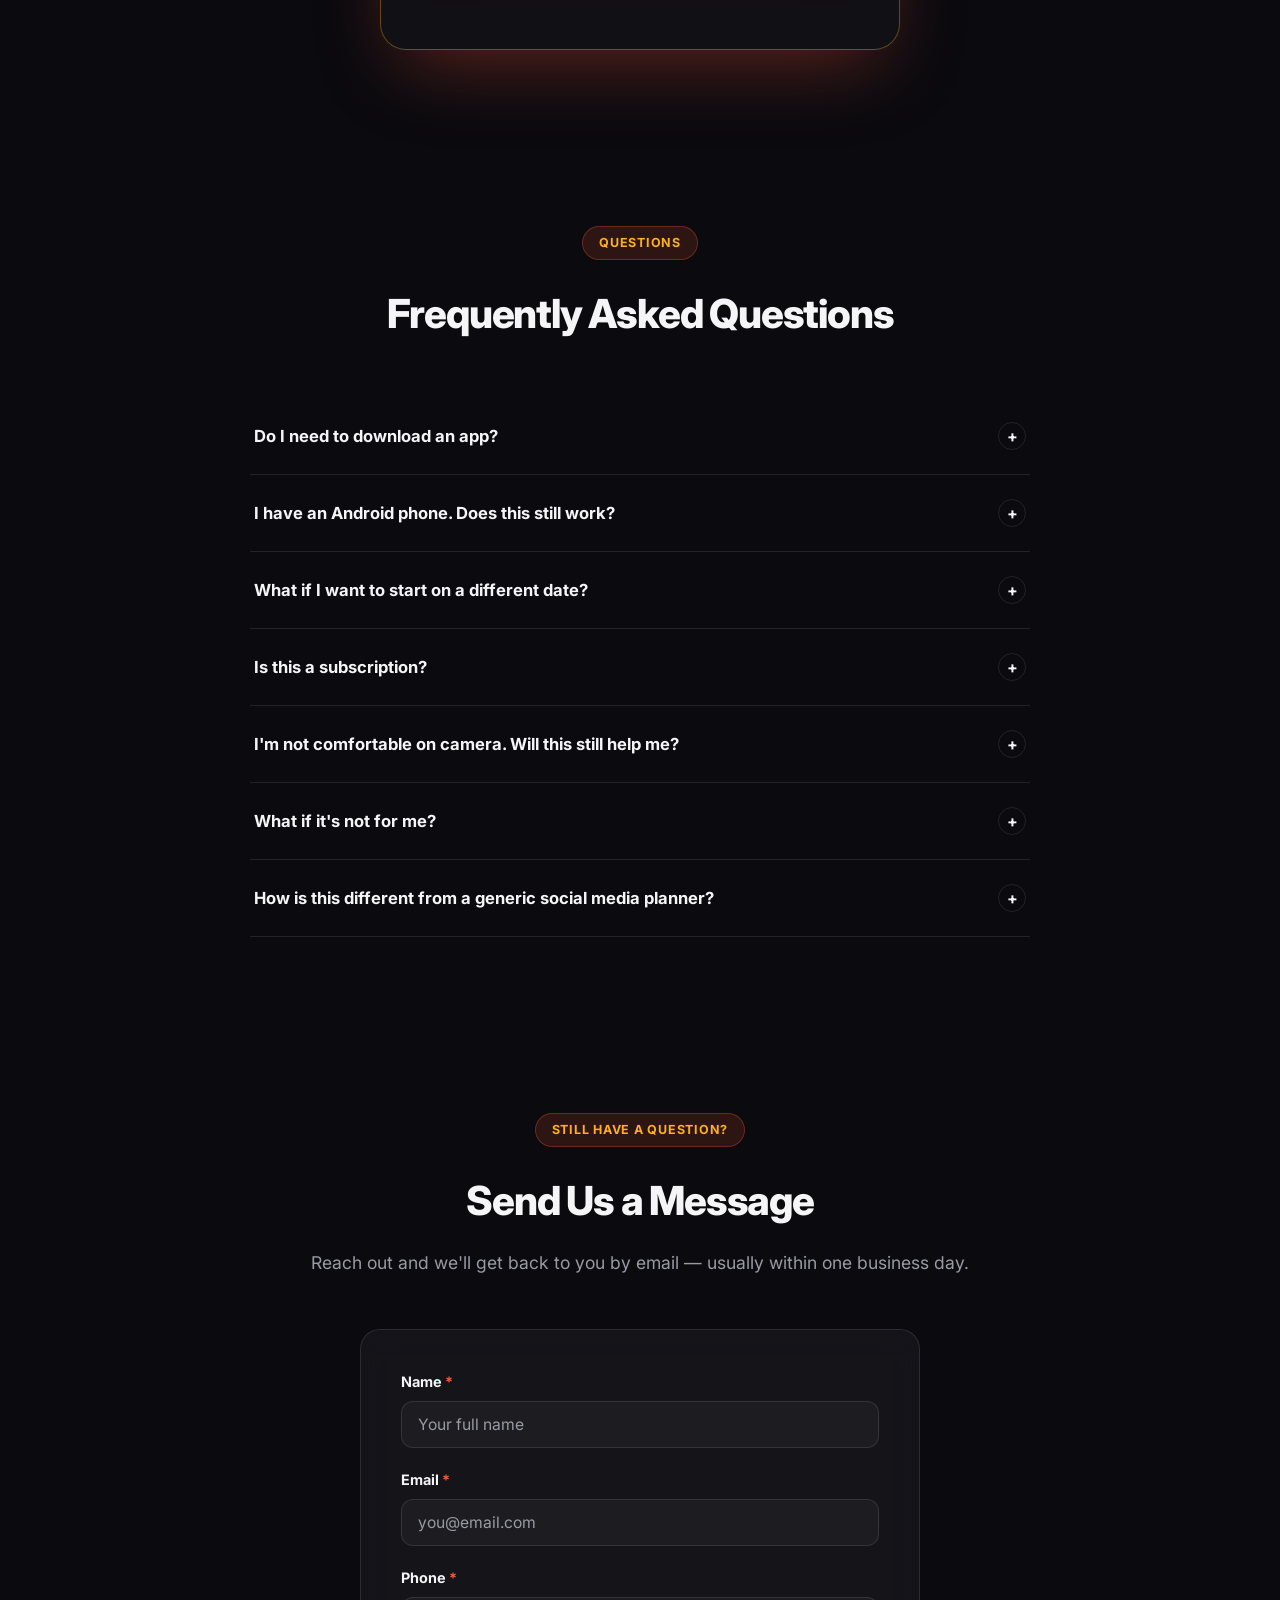
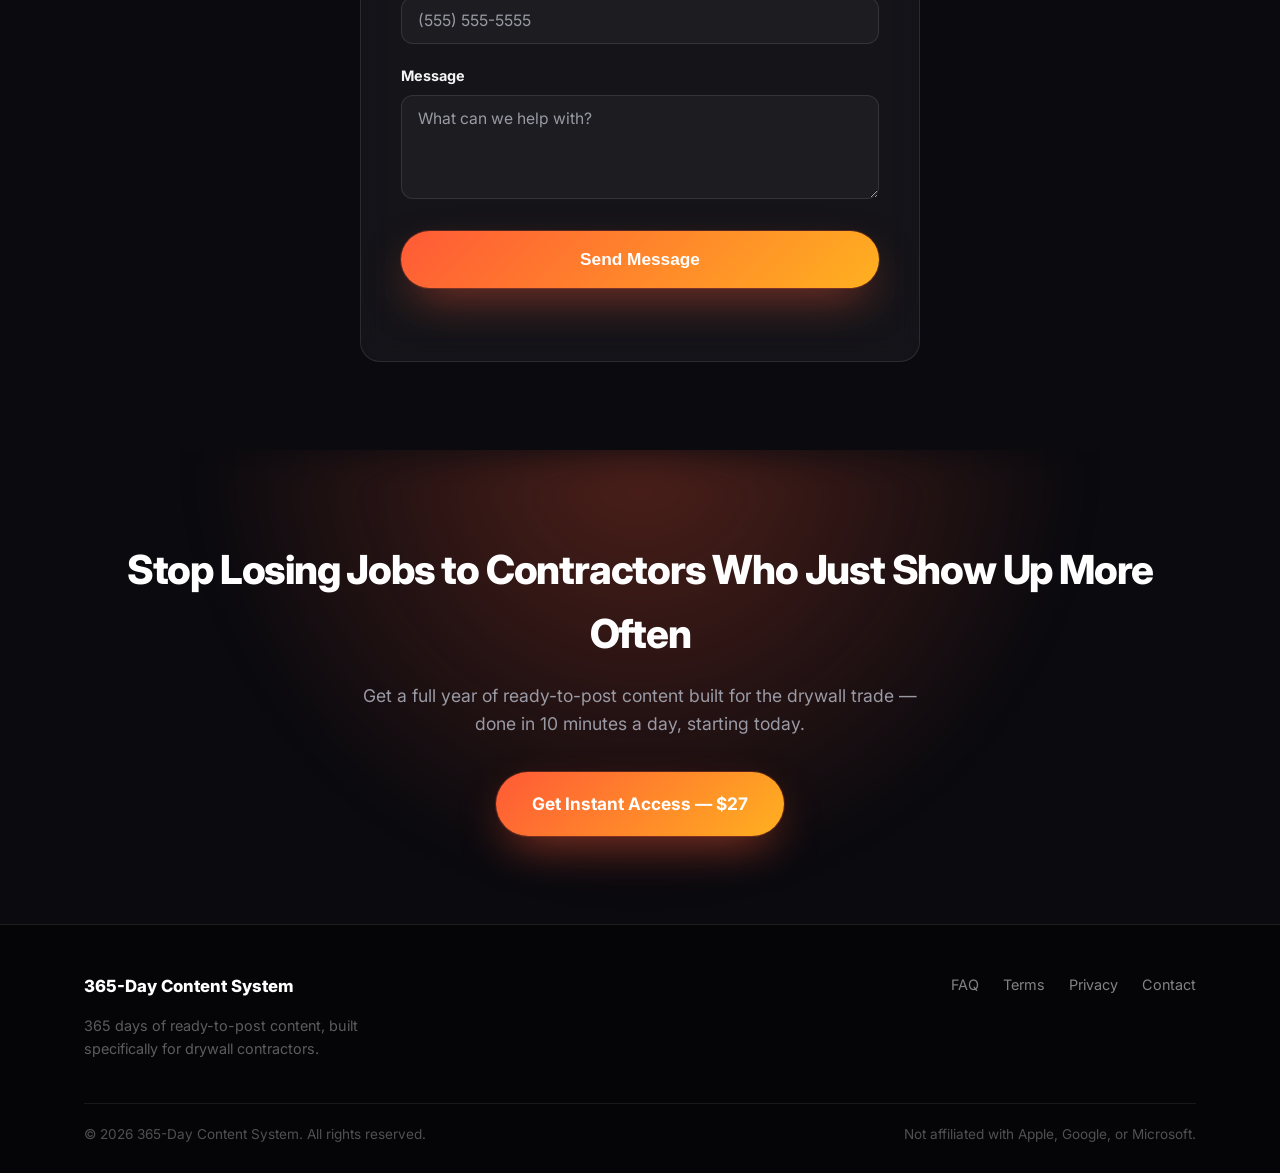
==== commit 2c6c3965: "Add files via upload" ====
--- a/index.html
+++ b/index.html
@@ -340,6 +340,43 @@
         <h2>This Is What You Actually Get</h2>
         <p>Not a topic list. Three real days from the system — hook, on-screen text, caption, and CTA already written.</p>
       </div>
+
+      <div class="schedule-widget">
+        <div class="schedule-head">
+          <span class="schedule-live"><span class="pulse-dot"></span> Live in Your Calendar</span>
+          <span class="schedule-title">📅 Your Content, Already Scheduled</span>
+        </div>
+        <div class="timeline">
+          <div class="timeline-item is-today">
+            <div class="timeline-rail"><span class="timeline-dot"></span></div>
+            <div class="timeline-card">
+              <span class="timeline-when when-today">Today's Post</span>
+              <h4>Day 5 — Today's Content</h4>
+              <p><strong>Photo Post:</strong> "This transformation speaks for itself." <span class="muted">(Before &amp; After)</span></p>
+            </div>
+          </div>
+          <div class="timeline-item">
+            <div class="timeline-rail"><span class="timeline-dot"></span></div>
+            <div class="timeline-card">
+              <span class="timeline-when">Tomorrow · 9:00 AM</span>
+              <h4>Day 6 — Tomorrow</h4>
+              <p><strong>Story:</strong> Light engagement post, no jobsite needed</p>
+            </div>
+          </div>
+          <div class="timeline-item">
+            <div class="timeline-rail"><span class="timeline-dot"></span></div>
+            <div class="timeline-card">
+              <span class="timeline-when">In 4 Days · 6:00 PM</span>
+              <h4>Day 9 — Educational Reel</h4>
+              <p><strong>Reel:</strong> "Half inch or 5/8"? The wrong pick shows up later."</p>
+            </div>
+          </div>
+        </div>
+        <p class="schedule-note">This is what shows up on your phone automatically — no planning, no last-minute scrambling.</p>
+      </div>
+
+      <p class="gallery-lead">Here's the full detail behind each one:</p>
+
       <div class="gallery-grid">
         <div class="gallery-card">
           <div class="card-head">
--- a/css/styles.css
+++ b/css/styles.css
@@ -565,6 +565,180 @@
   margin: 0;
 }
 
+/* ---------- Schedule preview — live timeline widget ---------- */
+.schedule-widget {
+  position: relative;
+  max-width: 760px;
+  margin: 0 auto 20px;
+  background: linear-gradient(180deg, rgba(255, 90, 54, 0.08), rgba(10, 10, 15, 0.4)), var(--glass-bg);
+  border: 1px solid rgba(255, 176, 32, 0.3);
+  border-radius: 26px;
+  padding: 32px 36px 30px;
+  backdrop-filter: blur(18px);
+  box-shadow: var(--glow);
+  overflow: hidden;
+}
+
+.schedule-head {
+  display: flex;
+  align-items: center;
+  justify-content: space-between;
+  flex-wrap: wrap;
+  gap: 10px;
+  margin-bottom: 26px;
+}
+
+.schedule-title {
+  font-weight: 800;
+  font-size: 1.02rem;
+  color: var(--color-text);
+  letter-spacing: -0.01em;
+}
+
+.schedule-live {
+  display: inline-flex;
+  align-items: center;
+  gap: 8px;
+  font-size: 0.72rem;
+  font-weight: 800;
+  letter-spacing: 0.05em;
+  text-transform: uppercase;
+  color: var(--color-amber);
+  background: rgba(255, 176, 32, 0.12);
+  border: 1px solid rgba(255, 176, 32, 0.35);
+  padding: 6px 12px;
+  border-radius: var(--radius-btn);
+}
+
+.pulse-dot {
+  width: 7px;
+  height: 7px;
+  border-radius: 50%;
+  background: var(--color-amber);
+  box-shadow: 0 0 0 0 rgba(255, 176, 32, 0.6);
+  animation: pulse-dot 1.8s infinite;
+}
+
+@keyframes pulse-dot {
+  0% { box-shadow: 0 0 0 0 rgba(255, 176, 32, 0.55); }
+  70% { box-shadow: 0 0 0 8px rgba(255, 176, 32, 0); }
+  100% { box-shadow: 0 0 0 0 rgba(255, 176, 32, 0); }
+}
+
+.timeline {
+  position: relative;
+}
+
+.timeline-item {
+  display: flex;
+  gap: 18px;
+  position: relative;
+  padding-bottom: 22px;
+}
+
+.timeline-item:last-child {
+  padding-bottom: 0;
+}
+
+.timeline-rail {
+  position: relative;
+  width: 14px;
+  flex-shrink: 0;
+  display: flex;
+  justify-content: center;
+}
+
+.timeline-rail::before {
+  content: "";
+  position: absolute;
+  top: 18px;
+  bottom: -22px;
+  width: 2px;
+  background: linear-gradient(180deg, rgba(255, 176, 32, 0.4), rgba(255, 255, 255, 0.06));
+}
+
+.timeline-item:last-child .timeline-rail::before {
+  display: none;
+}
+
+.timeline-dot {
+  width: 14px;
+  height: 14px;
+  border-radius: 50%;
+  background: rgba(255, 255, 255, 0.08);
+  border: 2px solid var(--color-gray-300);
+  margin-top: 4px;
+  z-index: 1;
+}
+
+.timeline-item.is-today .timeline-dot {
+  background: var(--accent-gradient);
+  border-color: transparent;
+  box-shadow: 0 0 0 5px rgba(255, 90, 54, 0.18);
+}
+
+.timeline-card {
+  flex: 1;
+  padding-bottom: 2px;
+}
+
+.timeline-when {
+  display: inline-block;
+  font-size: 0.7rem;
+  font-weight: 800;
+  letter-spacing: 0.04em;
+  text-transform: uppercase;
+  color: var(--color-gray-500);
+  margin-bottom: 6px;
+}
+
+.timeline-when.when-today {
+  color: var(--color-navy);
+  background: var(--accent-gradient);
+  padding: 3px 10px;
+  border-radius: var(--radius-btn);
+}
+
+.timeline-card h4 {
+  font-size: 1rem;
+  margin: 0 0 5px;
+  letter-spacing: -0.01em;
+}
+
+.timeline-card p {
+  margin: 0;
+  font-size: 0.9rem;
+  line-height: 1.5;
+  color: var(--color-gray-700);
+}
+
+.timeline-card p .muted {
+  color: var(--color-gray-500);
+}
+
+.timeline-item:not(.is-today) {
+  opacity: 0.75;
+}
+
+.schedule-note {
+  text-align: center;
+  font-size: 0.84rem;
+  color: var(--color-gray-500);
+  margin: 24px 0 0;
+  padding-top: 20px;
+  border-top: 1px solid var(--color-gray-300);
+}
+
+.gallery-lead {
+  text-align: center;
+  font-size: 0.9rem;
+  font-weight: 700;
+  letter-spacing: 0.02em;
+  color: var(--color-gray-500);
+  text-transform: uppercase;
+  margin: 0 0 20px;
+}
+
 /* ---------- Example gallery — 3 real days ---------- */
 .gallery-grid {
   display: grid;
@@ -1324,6 +1498,15 @@
     padding: 26px 22px;
   }
 
+  .schedule-widget {
+    padding: 26px 20px 24px;
+  }
+
+  .schedule-head {
+    flex-direction: column;
+    align-items: flex-start;
+  }
+
   .stat-grid {
     grid-template-columns: 1fr;
   }
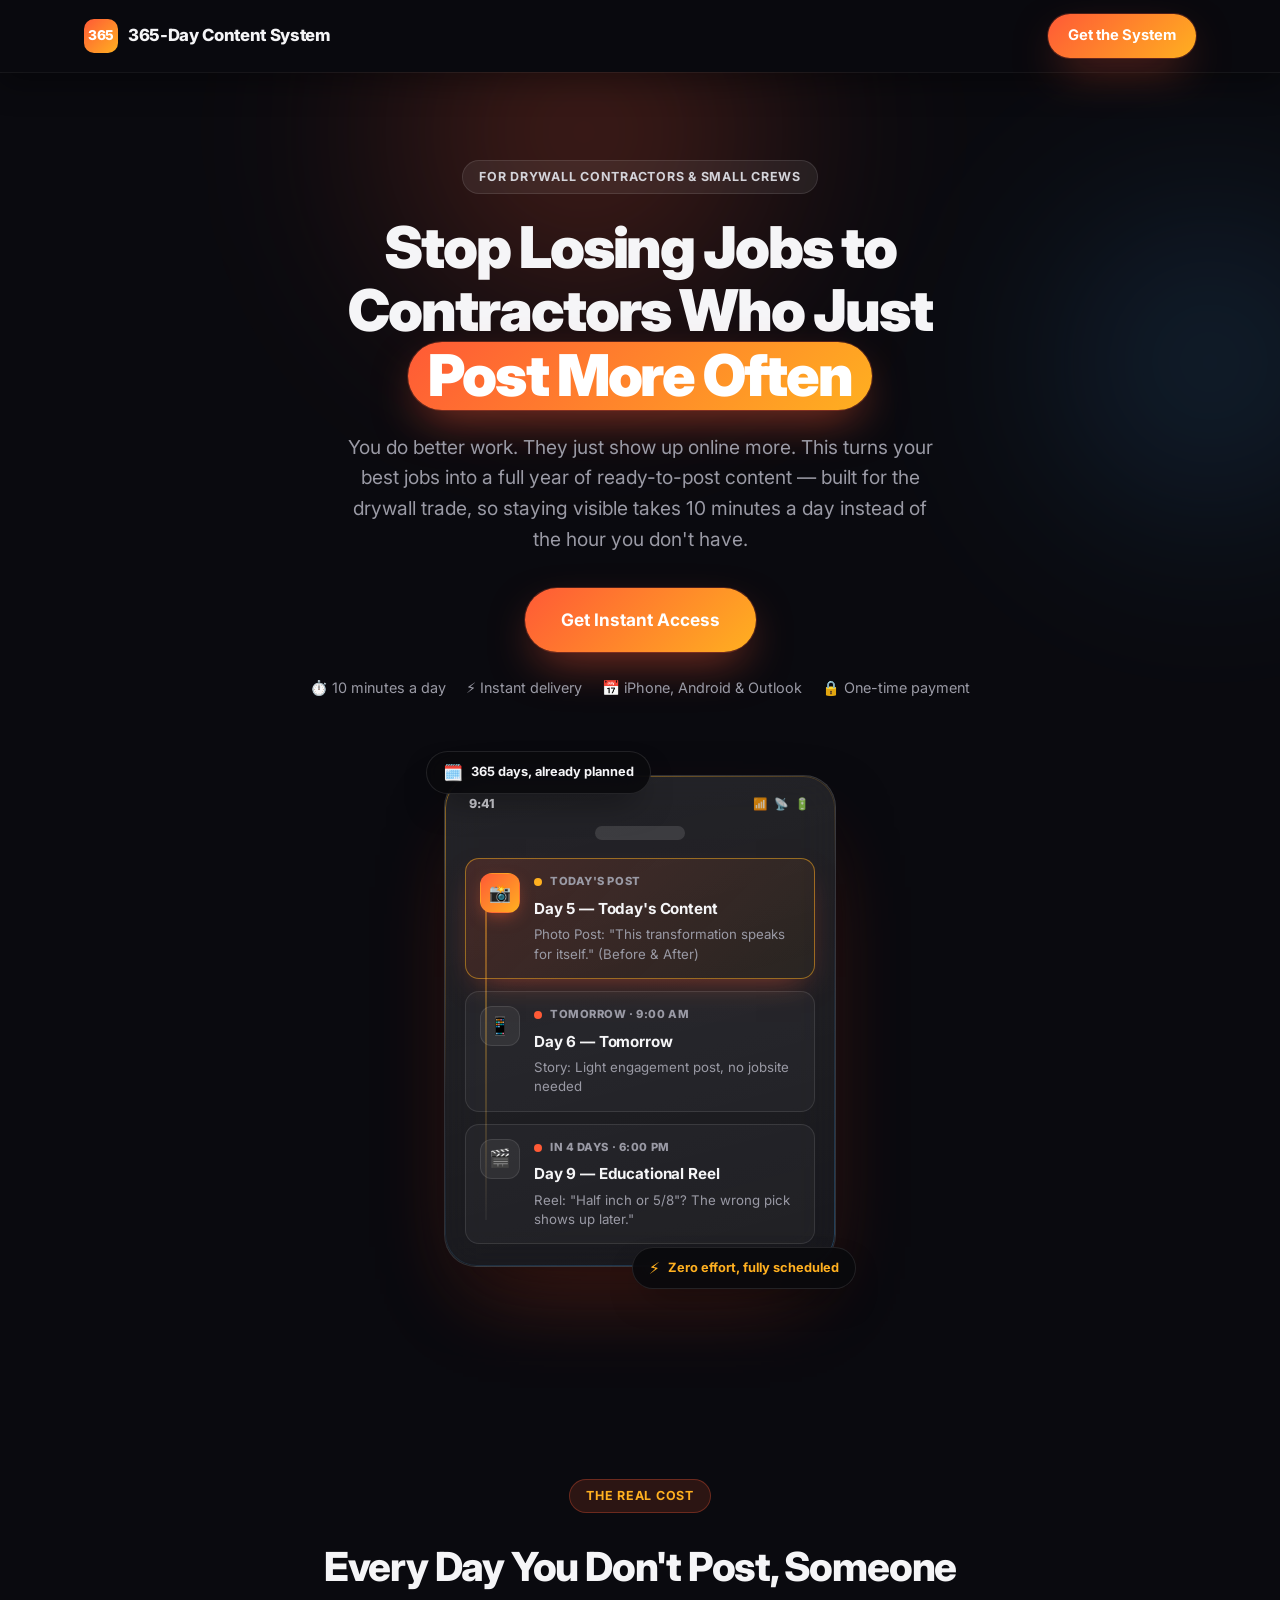
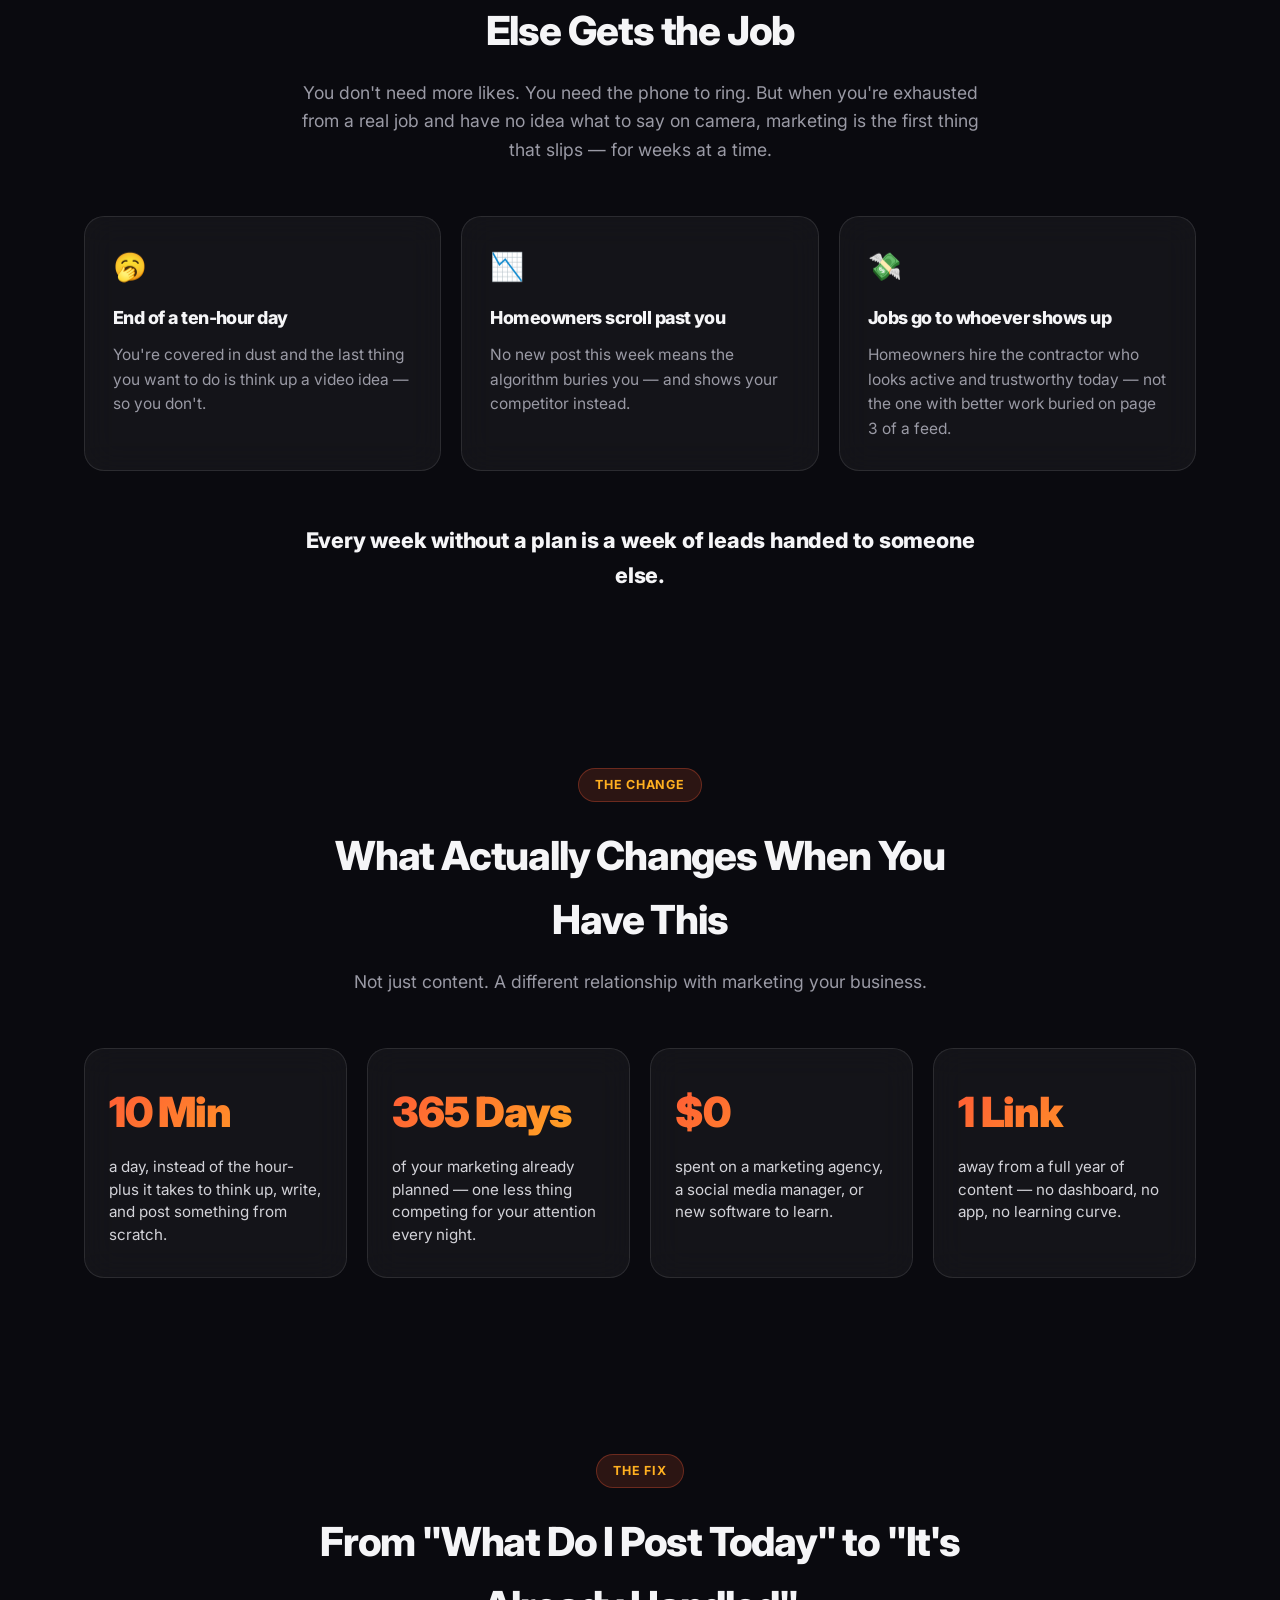
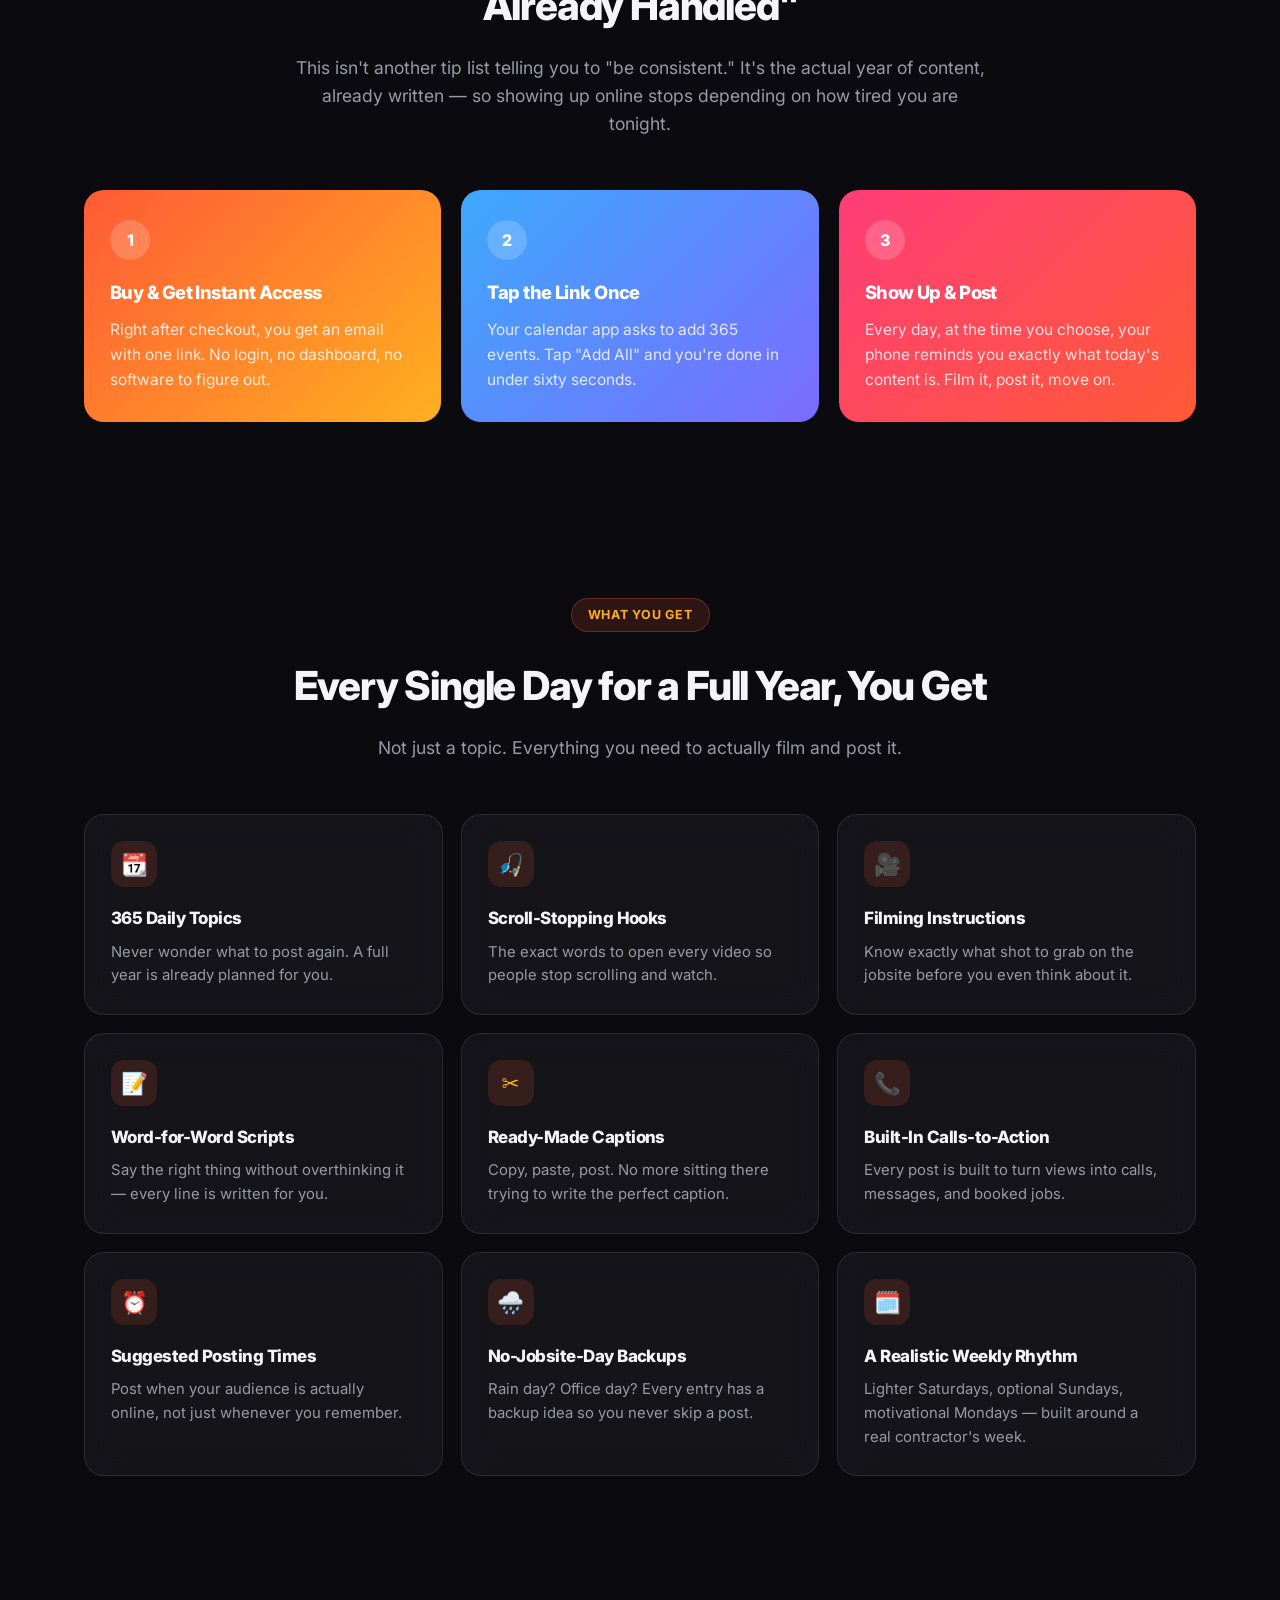
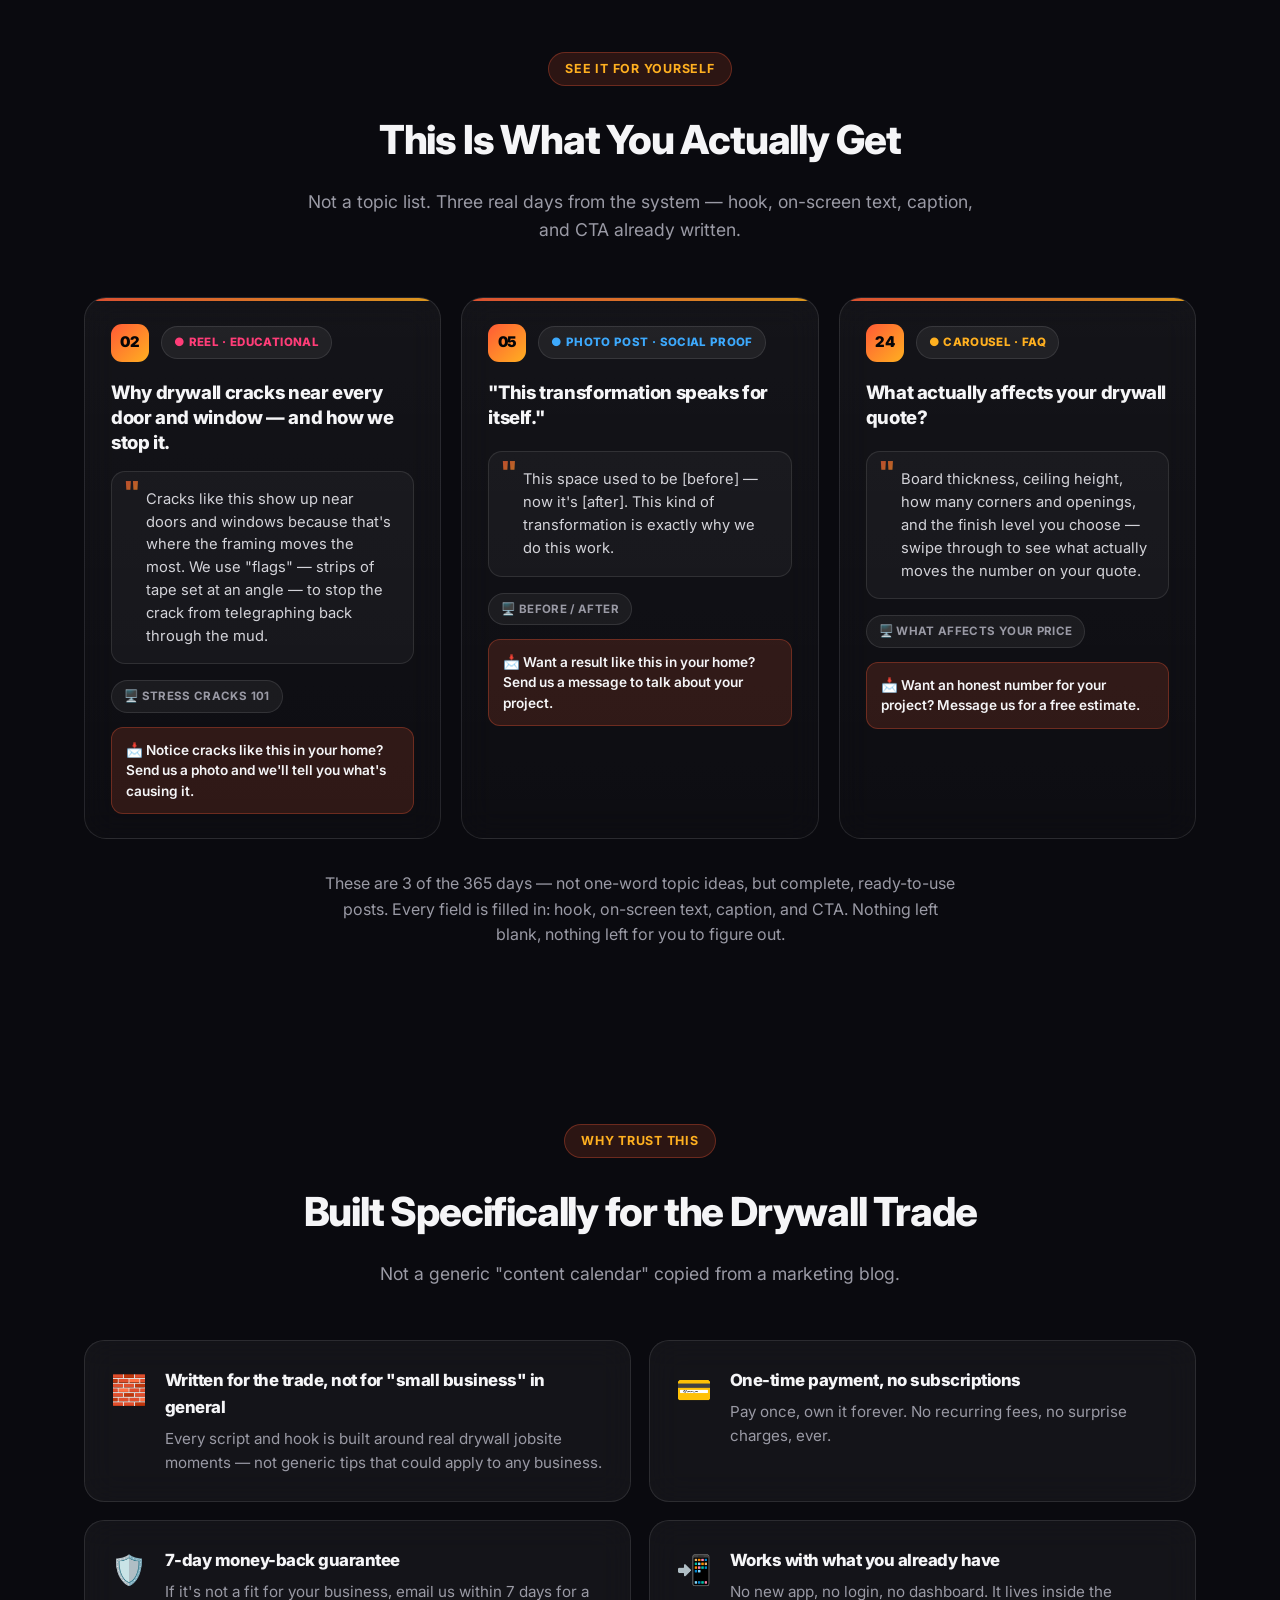
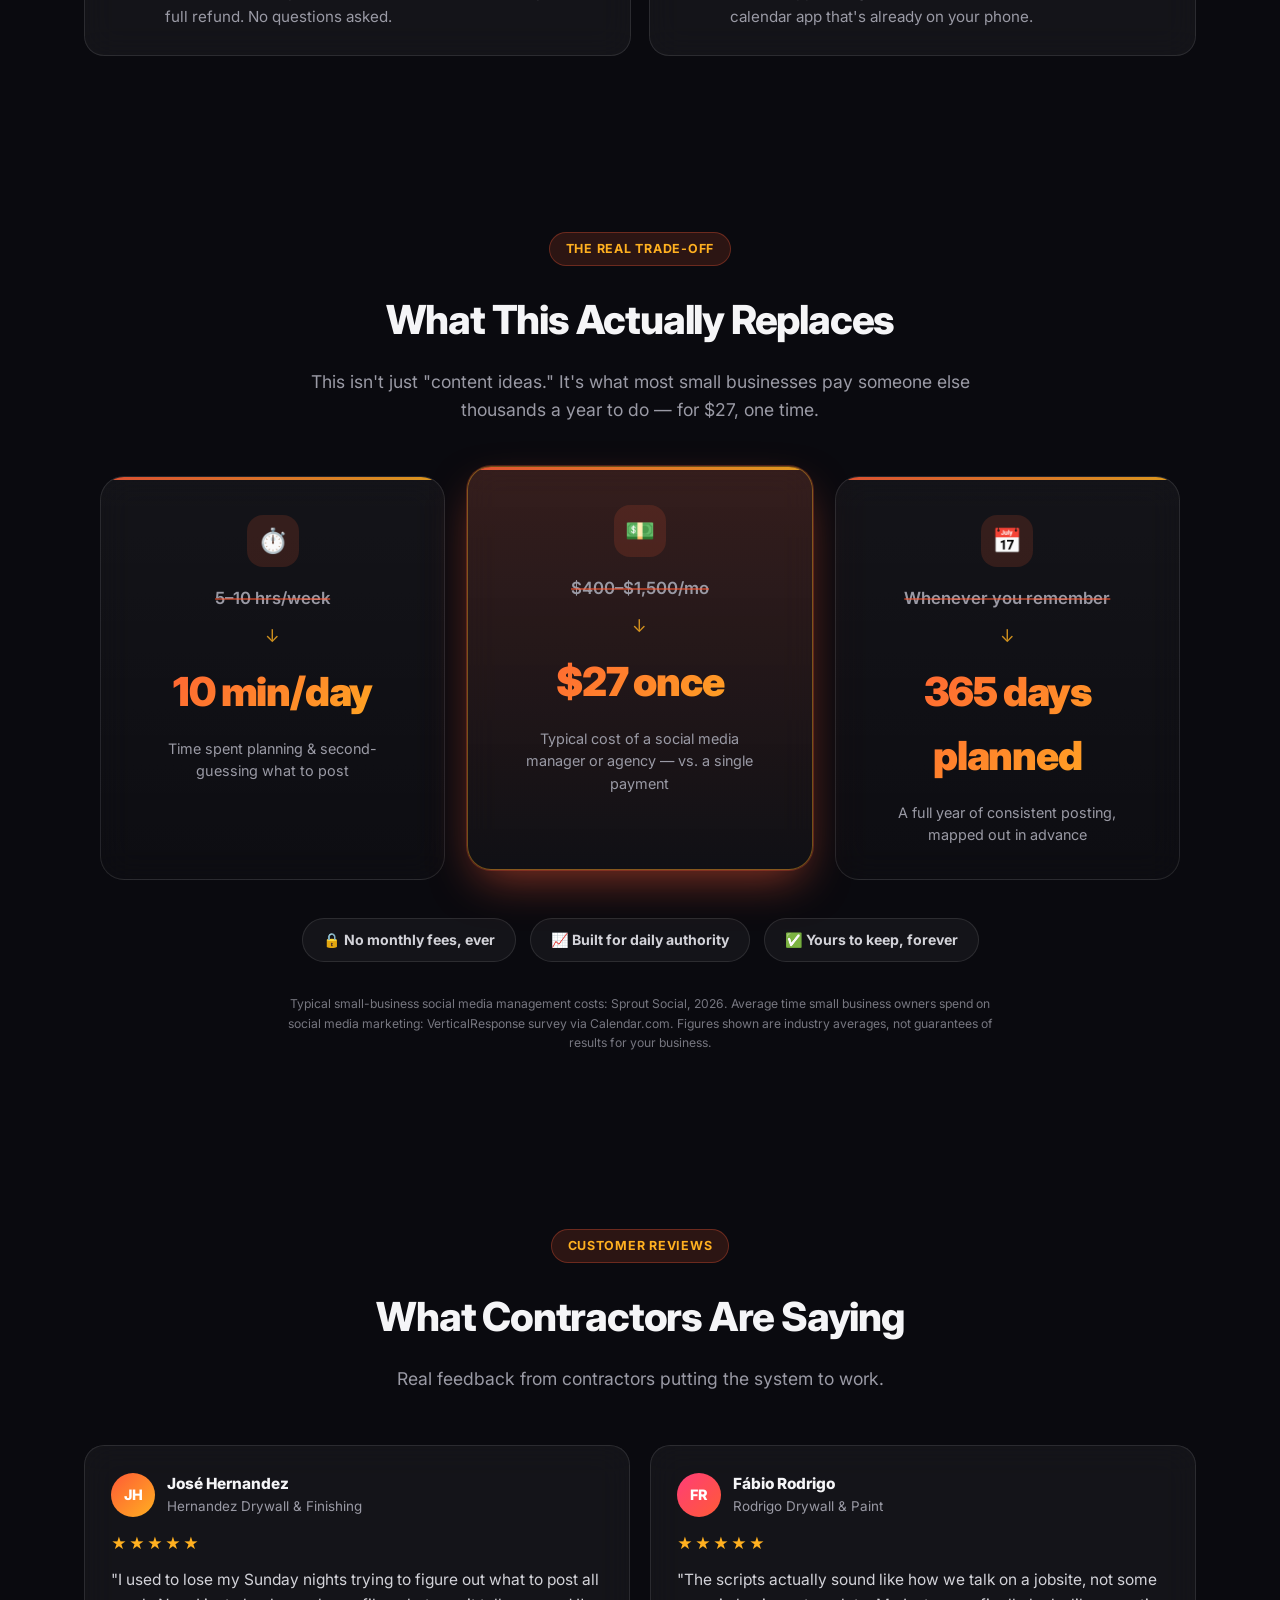
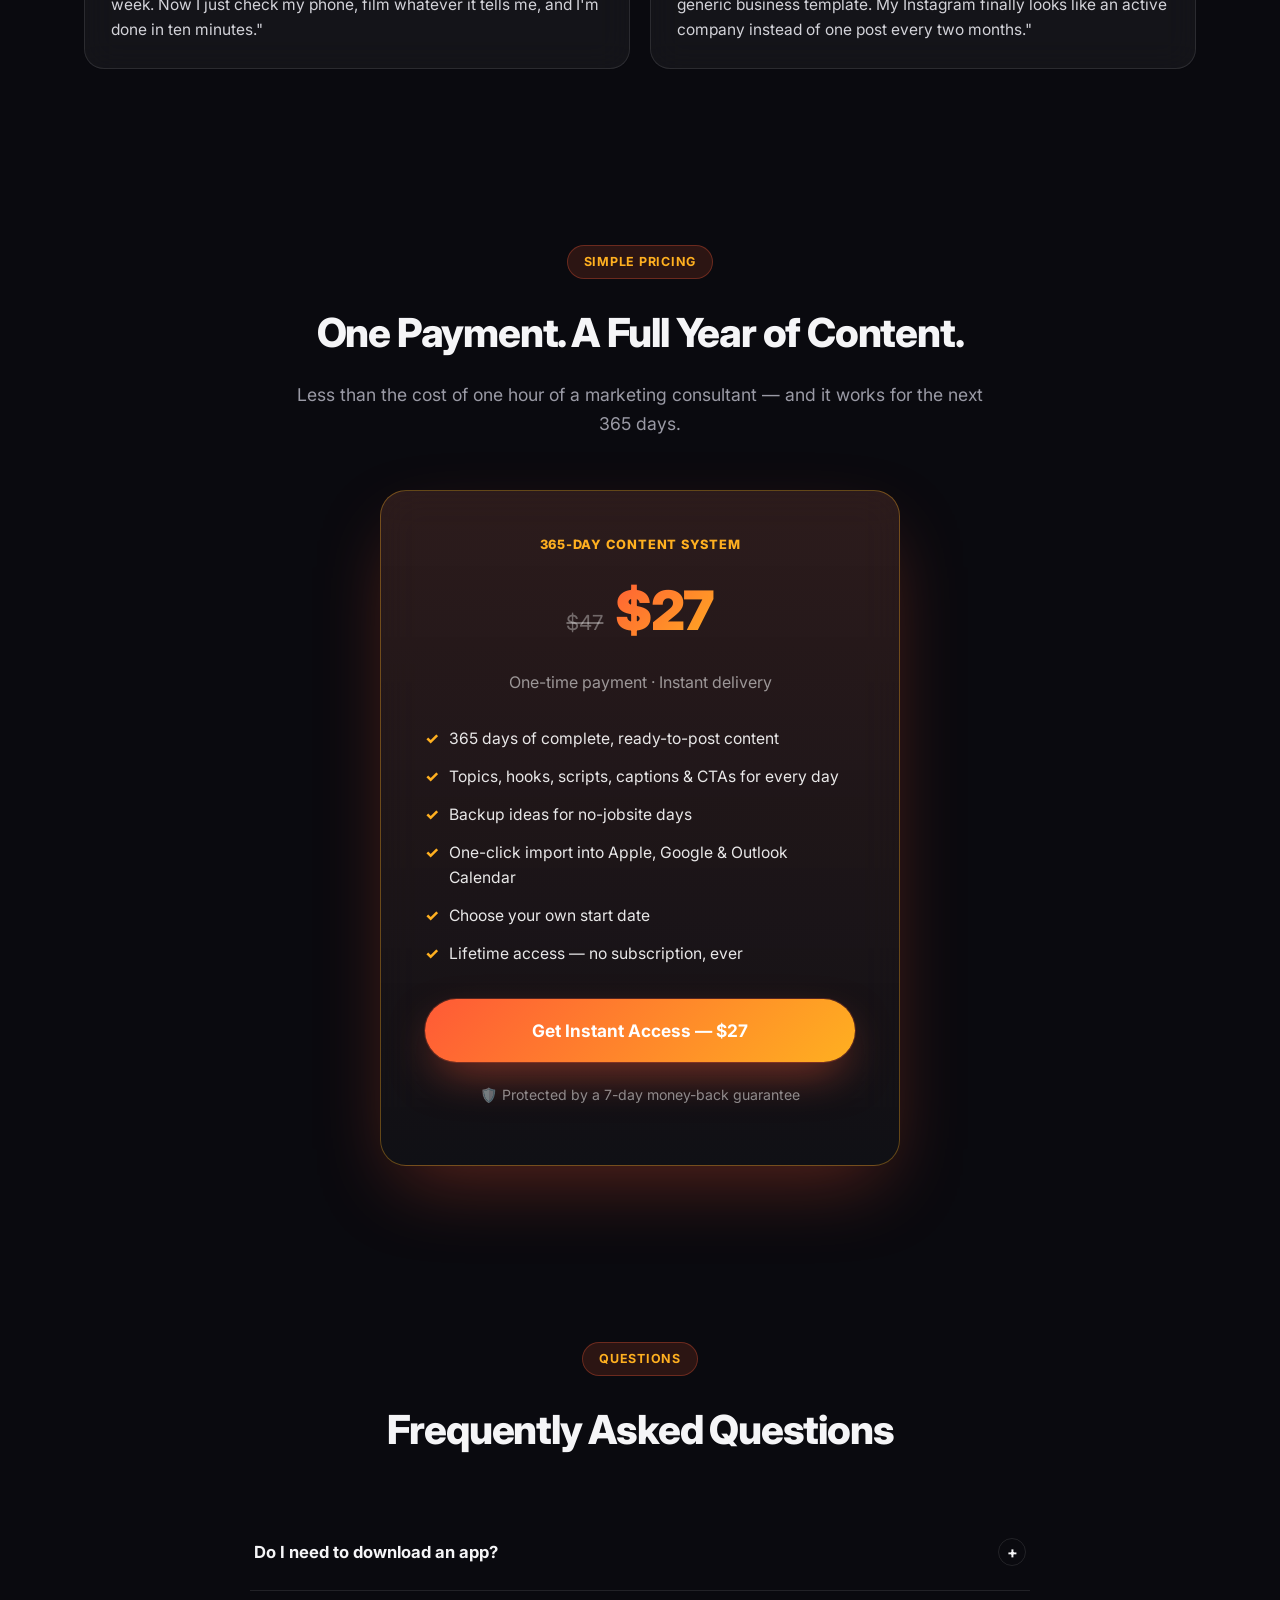
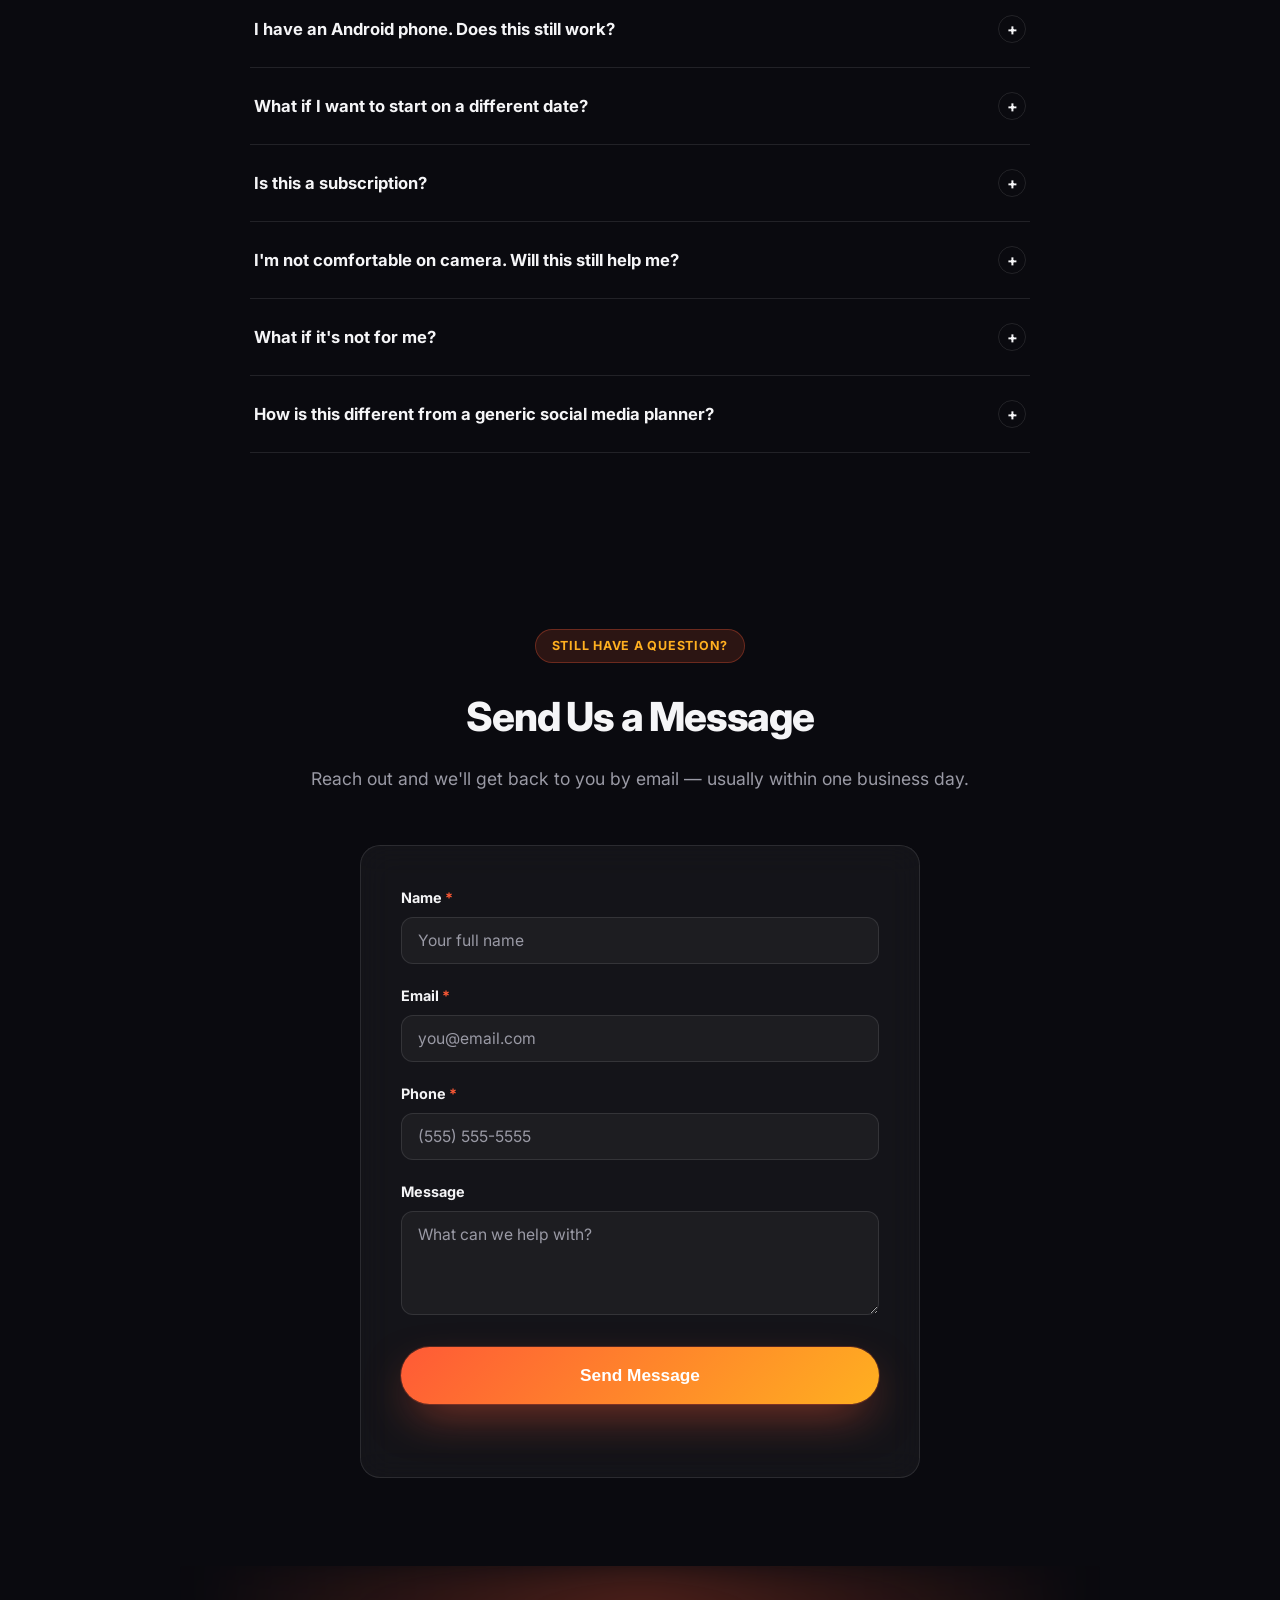
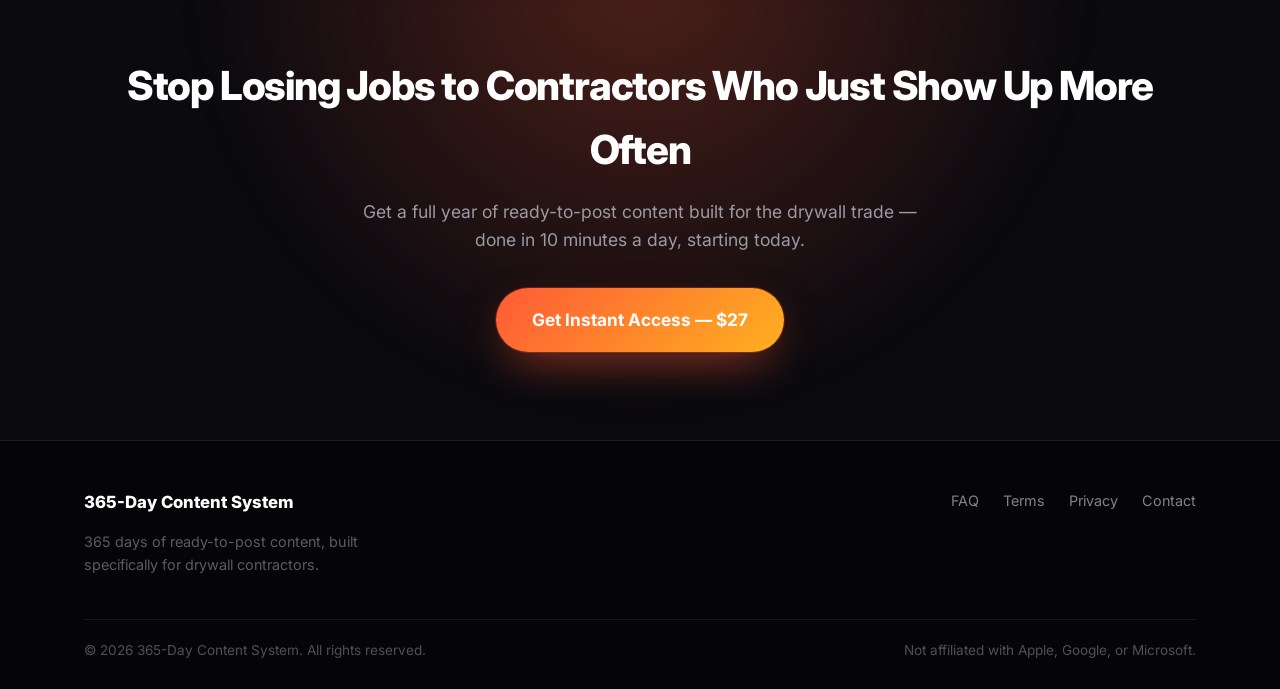
==== commit a1753906: "Add files via upload" ====
--- a/index.html
+++ b/index.html
@@ -166,23 +166,42 @@
         </div>
       </div>
       <div class="hero-visual">
-        <div class="phone-mock">
-          <div class="phone-notch"></div>
-          <div class="notif-card highlight">
-            <div class="notif-app"><span class="notif-dot"></span>TODAY'S POST</div>
-            <div class="notif-title">Day 5 — Today's Content</div>
-            <div class="notif-body">Photo Post: "This transformation speaks for itself." (Before &amp; After)</div>
-          </div>
-          <div class="notif-card">
-            <div class="notif-app"><span class="notif-dot"></span>TOMORROW · 9:00 AM</div>
-            <div class="notif-title">Day 6 — Tomorrow</div>
-            <div class="notif-body">Story: Light engagement post, no jobsite needed</div>
-          </div>
-          <div class="notif-card">
-            <div class="notif-app"><span class="notif-dot"></span>IN 4 DAYS · 6:00 PM</div>
-            <div class="notif-title">Day 9 — Educational Reel</div>
-            <div class="notif-body">Reel: "Half inch or 5/8"? The wrong pick shows up later."</div>
-          </div>
+        <div class="phone-stage">
+          <div class="float-badge float-badge-top"><span class="float-badge-icon">🗓️</span>365 days, already planned</div>
+          <div class="phone-mock">
+            <div class="phone-statusbar">
+              <span>9:41</span>
+              <span class="phone-statusbar-icons">📶 📡 🔋</span>
+            </div>
+            <div class="phone-notch"></div>
+            <div class="notif-feed">
+              <div class="notif-card highlight">
+                <div class="notif-thumb">📸</div>
+                <div class="notif-content">
+                  <div class="notif-app"><span class="notif-dot"></span>TODAY'S POST</div>
+                  <div class="notif-title">Day 5 — Today's Content</div>
+                  <div class="notif-body">Photo Post: "This transformation speaks for itself." (Before &amp; After)</div>
+                </div>
+              </div>
+              <div class="notif-card">
+                <div class="notif-thumb">📱</div>
+                <div class="notif-content">
+                  <div class="notif-app"><span class="notif-dot"></span>TOMORROW · 9:00 AM</div>
+                  <div class="notif-title">Day 6 — Tomorrow</div>
+                  <div class="notif-body">Story: Light engagement post, no jobsite needed</div>
+                </div>
+              </div>
+              <div class="notif-card">
+                <div class="notif-thumb">🎬</div>
+                <div class="notif-content">
+                  <div class="notif-app"><span class="notif-dot"></span>IN 4 DAYS · 6:00 PM</div>
+                  <div class="notif-title">Day 9 — Educational Reel</div>
+                  <div class="notif-body">Reel: "Half inch or 5/8"? The wrong pick shows up later."</div>
+                </div>
+              </div>
+            </div>
+          </div>
+          <div class="float-badge float-badge-bottom"><span class="float-badge-icon">⚡</span>Zero effort, fully scheduled</div>
         </div>
       </div>
     </div>
@@ -340,43 +359,6 @@
         <h2>This Is What You Actually Get</h2>
         <p>Not a topic list. Three real days from the system — hook, on-screen text, caption, and CTA already written.</p>
       </div>
-
-      <div class="schedule-widget">
-        <div class="schedule-head">
-          <span class="schedule-live"><span class="pulse-dot"></span> Live in Your Calendar</span>
-          <span class="schedule-title">📅 Your Content, Already Scheduled</span>
-        </div>
-        <div class="timeline">
-          <div class="timeline-item is-today">
-            <div class="timeline-rail"><span class="timeline-dot"></span></div>
-            <div class="timeline-card">
-              <span class="timeline-when when-today">Today's Post</span>
-              <h4>Day 5 — Today's Content</h4>
-              <p><strong>Photo Post:</strong> "This transformation speaks for itself." <span class="muted">(Before &amp; After)</span></p>
-            </div>
-          </div>
-          <div class="timeline-item">
-            <div class="timeline-rail"><span class="timeline-dot"></span></div>
-            <div class="timeline-card">
-              <span class="timeline-when">Tomorrow · 9:00 AM</span>
-              <h4>Day 6 — Tomorrow</h4>
-              <p><strong>Story:</strong> Light engagement post, no jobsite needed</p>
-            </div>
-          </div>
-          <div class="timeline-item">
-            <div class="timeline-rail"><span class="timeline-dot"></span></div>
-            <div class="timeline-card">
-              <span class="timeline-when">In 4 Days · 6:00 PM</span>
-              <h4>Day 9 — Educational Reel</h4>
-              <p><strong>Reel:</strong> "Half inch or 5/8"? The wrong pick shows up later."</p>
-            </div>
-          </div>
-        </div>
-        <p class="schedule-note">This is what shows up on your phone automatically — no planning, no last-minute scrambling.</p>
-      </div>
-
-      <p class="gallery-lead">Here's the full detail behind each one:</p>
-
       <div class="gallery-grid">
         <div class="gallery-card">
           <div class="card-head">
--- a/css/styles.css
+++ b/css/styles.css
@@ -299,16 +299,102 @@
   justify-content: center;
 }
 
+.phone-stage {
+  position: relative;
+  width: 100%;
+  max-width: 420px;
+  display: flex;
+  justify-content: center;
+  padding: 28px 14px;
+}
+
+.float-badge {
+  position: absolute;
+  z-index: 3;
+  display: inline-flex;
+  align-items: center;
+  gap: 8px;
+  background: rgba(9, 9, 13, 0.9);
+  border: 1px solid var(--color-gray-300);
+  backdrop-filter: blur(16px);
+  padding: 10px 16px;
+  border-radius: var(--radius-btn);
+  font-size: 0.8rem;
+  font-weight: 700;
+  color: var(--color-text);
+  box-shadow: 0 16px 34px -14px rgba(0, 0, 0, 0.65);
+  white-space: nowrap;
+  animation: float-badge 5s ease-in-out infinite;
+}
+
+.float-badge-icon {
+  font-size: 1rem;
+  line-height: 1;
+}
+
+.float-badge-top {
+  top: 4px;
+  left: -4px;
+}
+
+.float-badge-bottom {
+  bottom: 6px;
+  right: -6px;
+  color: var(--color-amber);
+  animation-delay: 1.6s;
+}
+
+@keyframes float-badge {
+  0%, 100% { transform: translateY(0); }
+  50% { transform: translateY(-8px); }
+}
+
 .phone-mock {
-  background: var(--glass-bg);
-  border: 1px solid var(--color-gray-300);
-  border-radius: 28px;
-  padding: 22px;
-  box-shadow: var(--elevation-mockup);
+  position: relative;
+  background: linear-gradient(165deg, rgba(255, 255, 255, 0.07), rgba(255, 255, 255, 0.015)), var(--glass-bg);
+  border: 1px solid var(--color-gray-300);
+  border-radius: 32px;
+  padding: 16px 20px 22px;
+  box-shadow: var(--elevation-mockup), 0 46px 90px -34px rgba(255, 90, 54, 0.4);
   backdrop-filter: blur(20px);
   max-width: 400px;
   width: 100%;
   text-align: left;
+  transition: transform 0.5s cubic-bezier(0.22, 1, 0.36, 1);
+}
+
+.phone-mock:hover {
+  transform: perspective(1000px) rotateX(2deg) rotateY(-3deg) translateY(-6px);
+}
+
+.phone-mock::before {
+  content: "";
+  position: absolute;
+  inset: 0;
+  border-radius: 32px;
+  padding: 1px;
+  background: linear-gradient(150deg, rgba(255, 176, 32, 0.55), rgba(255, 255, 255, 0) 45%, rgba(61, 169, 252, 0.3) 100%);
+  -webkit-mask: linear-gradient(#fff 0 0) content-box, linear-gradient(#fff 0 0);
+  -webkit-mask-composite: xor;
+  mask-composite: exclude;
+  pointer-events: none;
+}
+
+.phone-statusbar {
+  display: flex;
+  align-items: center;
+  justify-content: space-between;
+  padding: 2px 4px 12px;
+  font-size: 0.78rem;
+  font-weight: 800;
+  color: var(--color-gray-700);
+  letter-spacing: 0.01em;
+}
+
+.phone-statusbar-icons {
+  font-size: 0.72rem;
+  opacity: 0.75;
+  letter-spacing: 2px;
 }
 
 .phone-notch {
@@ -316,22 +402,67 @@
   height: 14px;
   background: rgba(255, 255, 255, 0.12);
   border-radius: 12px;
-  margin: 0 auto 16px;
+  margin: 0 auto 18px;
+}
+
+.notif-feed {
+  position: relative;
+  display: flex;
+  flex-direction: column;
+  gap: 12px;
+}
+
+.notif-feed::before {
+  content: "";
+  position: absolute;
+  left: 20px;
+  top: 24px;
+  bottom: 24px;
+  width: 2px;
+  background: linear-gradient(180deg, rgba(255, 176, 32, 0.5), rgba(255, 255, 255, 0.04));
+  z-index: 0;
 }
 
 .notif-card {
+  position: relative;
+  z-index: 1;
+  display: flex;
+  align-items: flex-start;
+  gap: 14px;
   background: rgba(255, 255, 255, 0.035);
   border: 1px solid var(--color-gray-300);
   border-radius: var(--radius-sm);
-  padding: 16px;
-  margin-bottom: 12px;
+  padding: 14px;
+  transition: transform 0.3s ease, border-color 0.3s ease, background 0.3s ease;
+}
+
+.phone-mock:hover .notif-card {
+  transform: translateX(2px);
+}
+
+.notif-thumb {
+  flex-shrink: 0;
+  width: 40px;
+  height: 40px;
+  border-radius: 12px;
+  display: flex;
+  align-items: center;
+  justify-content: center;
+  font-size: 1.1rem;
+  background: rgba(255, 255, 255, 0.06);
+  border: 1px solid var(--color-gray-300);
+}
+
+.notif-content {
+  min-width: 0;
 }
 
 .notif-card .notif-app {
   display: flex;
   align-items: center;
   gap: 8px;
-  font-size: 0.72rem;
+  font-size: 0.7rem;
+  font-weight: 800;
   color: var(--color-gray-500);
   text-transform: uppercase;
   letter-spacing: 0.05em;
@@ -343,6 +474,7 @@
   height: 8px;
   border-radius: 50%;
   background: var(--color-orange);
+  flex-shrink: 0;
 }
 
 .notif-card .notif-title {
@@ -350,21 +482,38 @@
   color: var(--color-text);
   font-size: 0.95rem;
   margin-bottom: 4px;
+  letter-spacing: -0.01em;
 }
 
 .notif-card .notif-body {
-  font-size: 0.85rem;
+  font-size: 0.83rem;
+  line-height: 1.45;
   color: var(--color-gray-500);
 }
 
 .notif-card.highlight {
   border-color: rgba(255, 176, 32, 0.5);
   border-width: 1.5px;
-  background: rgba(255, 90, 54, 0.08);
+  background: linear-gradient(135deg, rgba(255, 90, 54, 0.16), rgba(255, 176, 32, 0.05));
+  box-shadow: 0 12px 30px -14px rgba(255, 90, 54, 0.55);
+}
+
+.notif-card.highlight .notif-thumb {
+  background: var(--accent-gradient);
+  border-color: transparent;
+  box-shadow: 0 6px 18px -6px rgba(255, 90, 54, 0.65);
 }
 
 .notif-card.highlight .notif-dot {
   background: var(--color-amber);
+  box-shadow: 0 0 0 0 rgba(255, 176, 32, 0.6);
+  animation: pulse-dot 1.8s infinite;
+}
+
+@keyframes pulse-dot {
+  0% { box-shadow: 0 0 0 0 rgba(255, 176, 32, 0.55); }
+  70% { box-shadow: 0 0 0 8px rgba(255, 176, 32, 0); }
+  100% { box-shadow: 0 0 0 0 rgba(255, 176, 32, 0); }
 }
 
 /* ---------- Section basics ---------- */
@@ -563,180 +712,6 @@
   font-size: 0.93rem;
   color: var(--color-gray-500);
   margin: 0;
-}
-
-/* ---------- Schedule preview — live timeline widget ---------- */
-.schedule-widget {
-  position: relative;
-  max-width: 760px;
-  margin: 0 auto 20px;
-  background: linear-gradient(180deg, rgba(255, 90, 54, 0.08), rgba(10, 10, 15, 0.4)), var(--glass-bg);
-  border: 1px solid rgba(255, 176, 32, 0.3);
-  border-radius: 26px;
-  padding: 32px 36px 30px;
-  backdrop-filter: blur(18px);
-  box-shadow: var(--glow);
-  overflow: hidden;
-}
-
-.schedule-head {
-  display: flex;
-  align-items: center;
-  justify-content: space-between;
-  flex-wrap: wrap;
-  gap: 10px;
-  margin-bottom: 26px;
-}
-
-.schedule-title {
-  font-weight: 800;
-  font-size: 1.02rem;
-  color: var(--color-text);
-  letter-spacing: -0.01em;
-}
-
-.schedule-live {
-  display: inline-flex;
-  align-items: center;
-  gap: 8px;
-  font-size: 0.72rem;
-  font-weight: 800;
-  letter-spacing: 0.05em;
-  text-transform: uppercase;
-  color: var(--color-amber);
-  background: rgba(255, 176, 32, 0.12);
-  border: 1px solid rgba(255, 176, 32, 0.35);
-  padding: 6px 12px;
-  border-radius: var(--radius-btn);
-}
-
-.pulse-dot {
-  width: 7px;
-  height: 7px;
-  border-radius: 50%;
-  background: var(--color-amber);
-  box-shadow: 0 0 0 0 rgba(255, 176, 32, 0.6);
-  animation: pulse-dot 1.8s infinite;
-}
-
-@keyframes pulse-dot {
-  0% { box-shadow: 0 0 0 0 rgba(255, 176, 32, 0.55); }
-  70% { box-shadow: 0 0 0 8px rgba(255, 176, 32, 0); }
-  100% { box-shadow: 0 0 0 0 rgba(255, 176, 32, 0); }
-}
-
-.timeline {
-  position: relative;
-}
-
-.timeline-item {
-  display: flex;
-  gap: 18px;
-  position: relative;
-  padding-bottom: 22px;
-}
-
-.timeline-item:last-child {
-  padding-bottom: 0;
-}
-
-.timeline-rail {
-  position: relative;
-  width: 14px;
-  flex-shrink: 0;
-  display: flex;
-  justify-content: center;
-}
-
-.timeline-rail::before {
-  content: "";
-  position: absolute;
-  top: 18px;
-  bottom: -22px;
-  width: 2px;
-  background: linear-gradient(180deg, rgba(255, 176, 32, 0.4), rgba(255, 255, 255, 0.06));
-}
-
-.timeline-item:last-child .timeline-rail::before {
-  display: none;
-}
-
-.timeline-dot {
-  width: 14px;
-  height: 14px;
-  border-radius: 50%;
-  background: rgba(255, 255, 255, 0.08);
-  border: 2px solid var(--color-gray-300);
-  margin-top: 4px;
-  z-index: 1;
-}
-
-.timeline-item.is-today .timeline-dot {
-  background: var(--accent-gradient);
-  border-color: transparent;
-  box-shadow: 0 0 0 5px rgba(255, 90, 54, 0.18);
-}
-
-.timeline-card {
-  flex: 1;
-  padding-bottom: 2px;
-}
-
-.timeline-when {
-  display: inline-block;
-  font-size: 0.7rem;
-  font-weight: 800;
-  letter-spacing: 0.04em;
-  text-transform: uppercase;
-  color: var(--color-gray-500);
-  margin-bottom: 6px;
-}
-
-.timeline-when.when-today {
-  color: var(--color-navy);
-  background: var(--accent-gradient);
-  padding: 3px 10px;
-  border-radius: var(--radius-btn);
-}
-
-.timeline-card h4 {
-  font-size: 1rem;
-  margin: 0 0 5px;
-  letter-spacing: -0.01em;
-}
-
-.timeline-card p {
-  margin: 0;
-  font-size: 0.9rem;
-  line-height: 1.5;
-  color: var(--color-gray-700);
-}
-
-.timeline-card p .muted {
-  color: var(--color-gray-500);
-}
-
-.timeline-item:not(.is-today) {
-  opacity: 0.75;
-}
-
-.schedule-note {
-  text-align: center;
-  font-size: 0.84rem;
-  color: var(--color-gray-500);
-  margin: 24px 0 0;
-  padding-top: 20px;
-  border-top: 1px solid var(--color-gray-300);
-}
-
-.gallery-lead {
-  text-align: center;
-  font-size: 0.9rem;
-  font-weight: 700;
-  letter-spacing: 0.02em;
-  color: var(--color-gray-500);
-  text-transform: uppercase;
-  margin: 0 0 20px;
 }
 
 /* ---------- Example gallery — 3 real days ---------- */
@@ -1490,21 +1465,32 @@
     padding: 56px 0 64px;
   }
 
+  .phone-stage {
+    padding: 26px 8px 32px;
+  }
+
+  .float-badge {
+    font-size: 0.68rem;
+    padding: 7px 11px;
+    gap: 6px;
+  }
+
+  .float-badge-top {
+    top: -6px;
+    left: 4px;
+  }
+
+  .float-badge-bottom {
+    bottom: -10px;
+    right: 2px;
+  }
+
   .pricing-card {
     padding: 30px 22px;
   }
 
   .contact-form {
     padding: 26px 22px;
-  }
-
-  .schedule-widget {
-    padding: 26px 20px 24px;
-  }
-
-  .schedule-head {
-    flex-direction: column;
-    align-items: flex-start;
   }
 
   .stat-grid {
